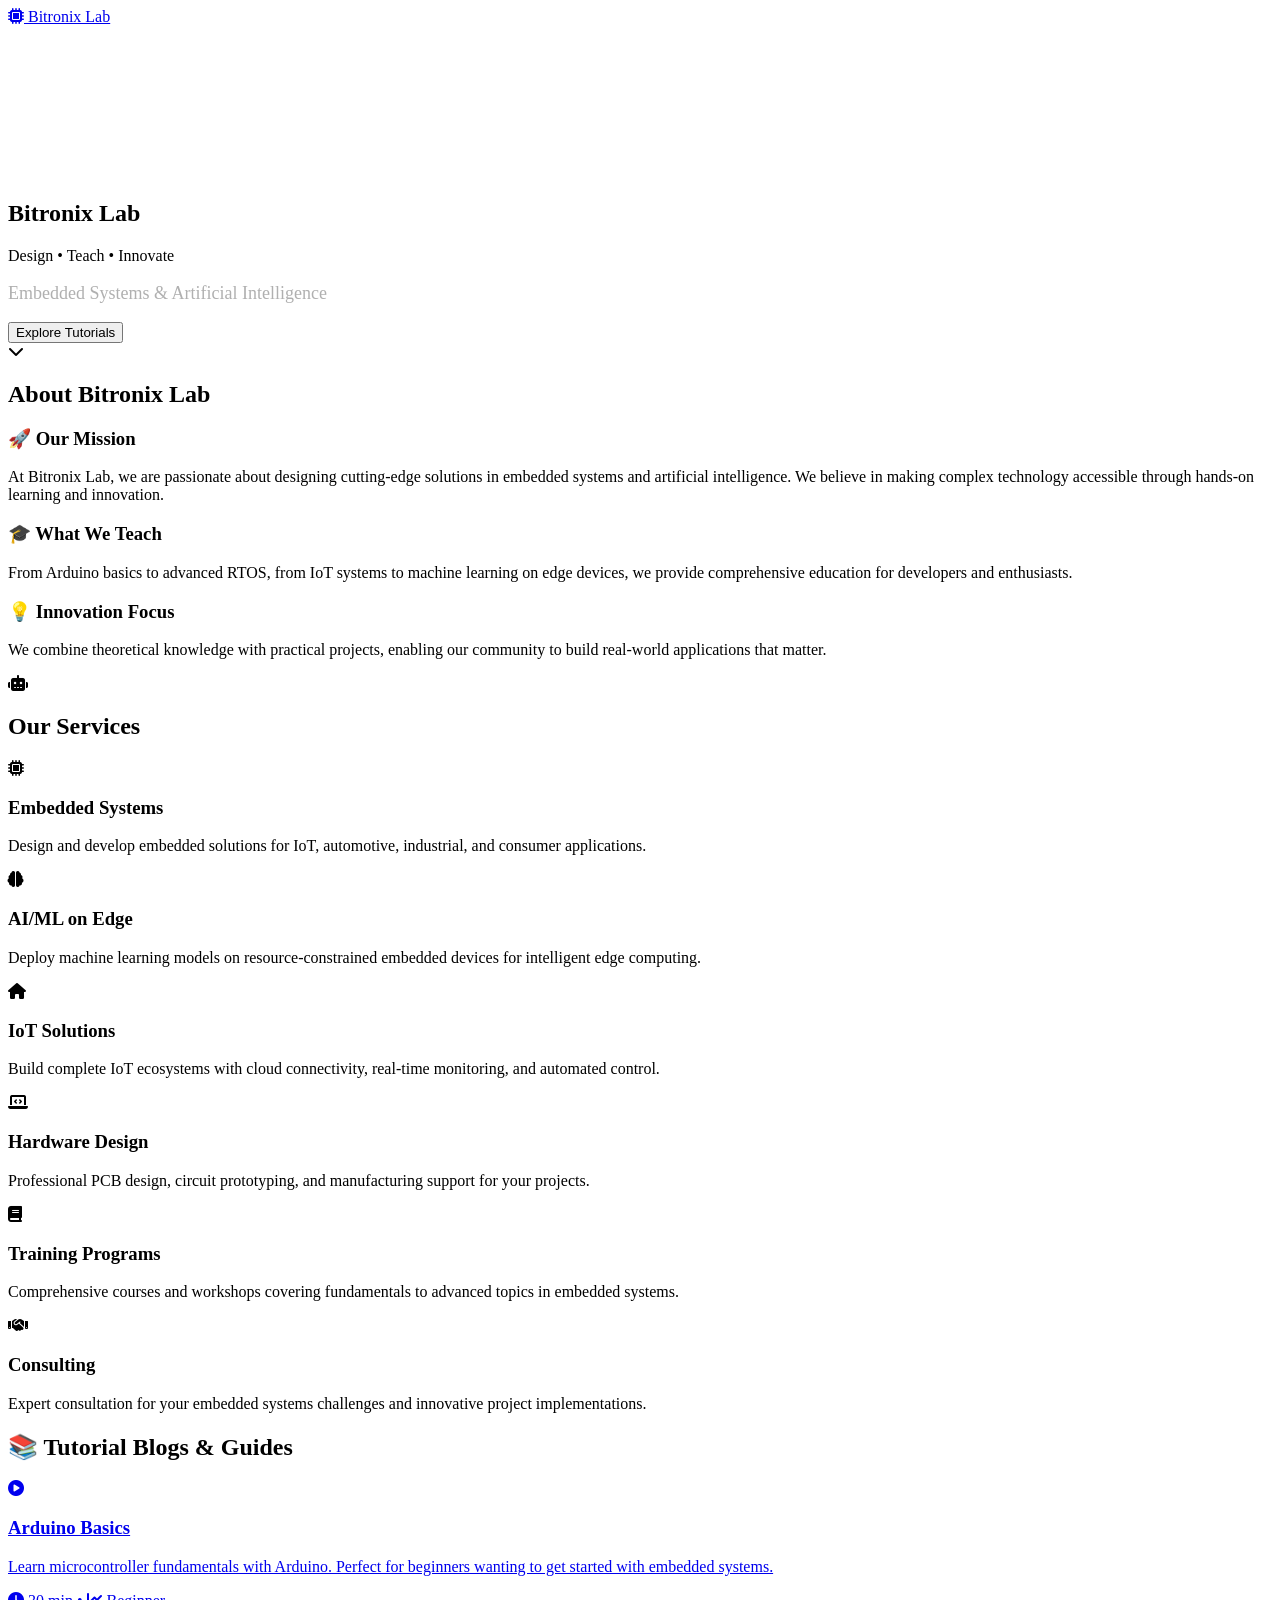
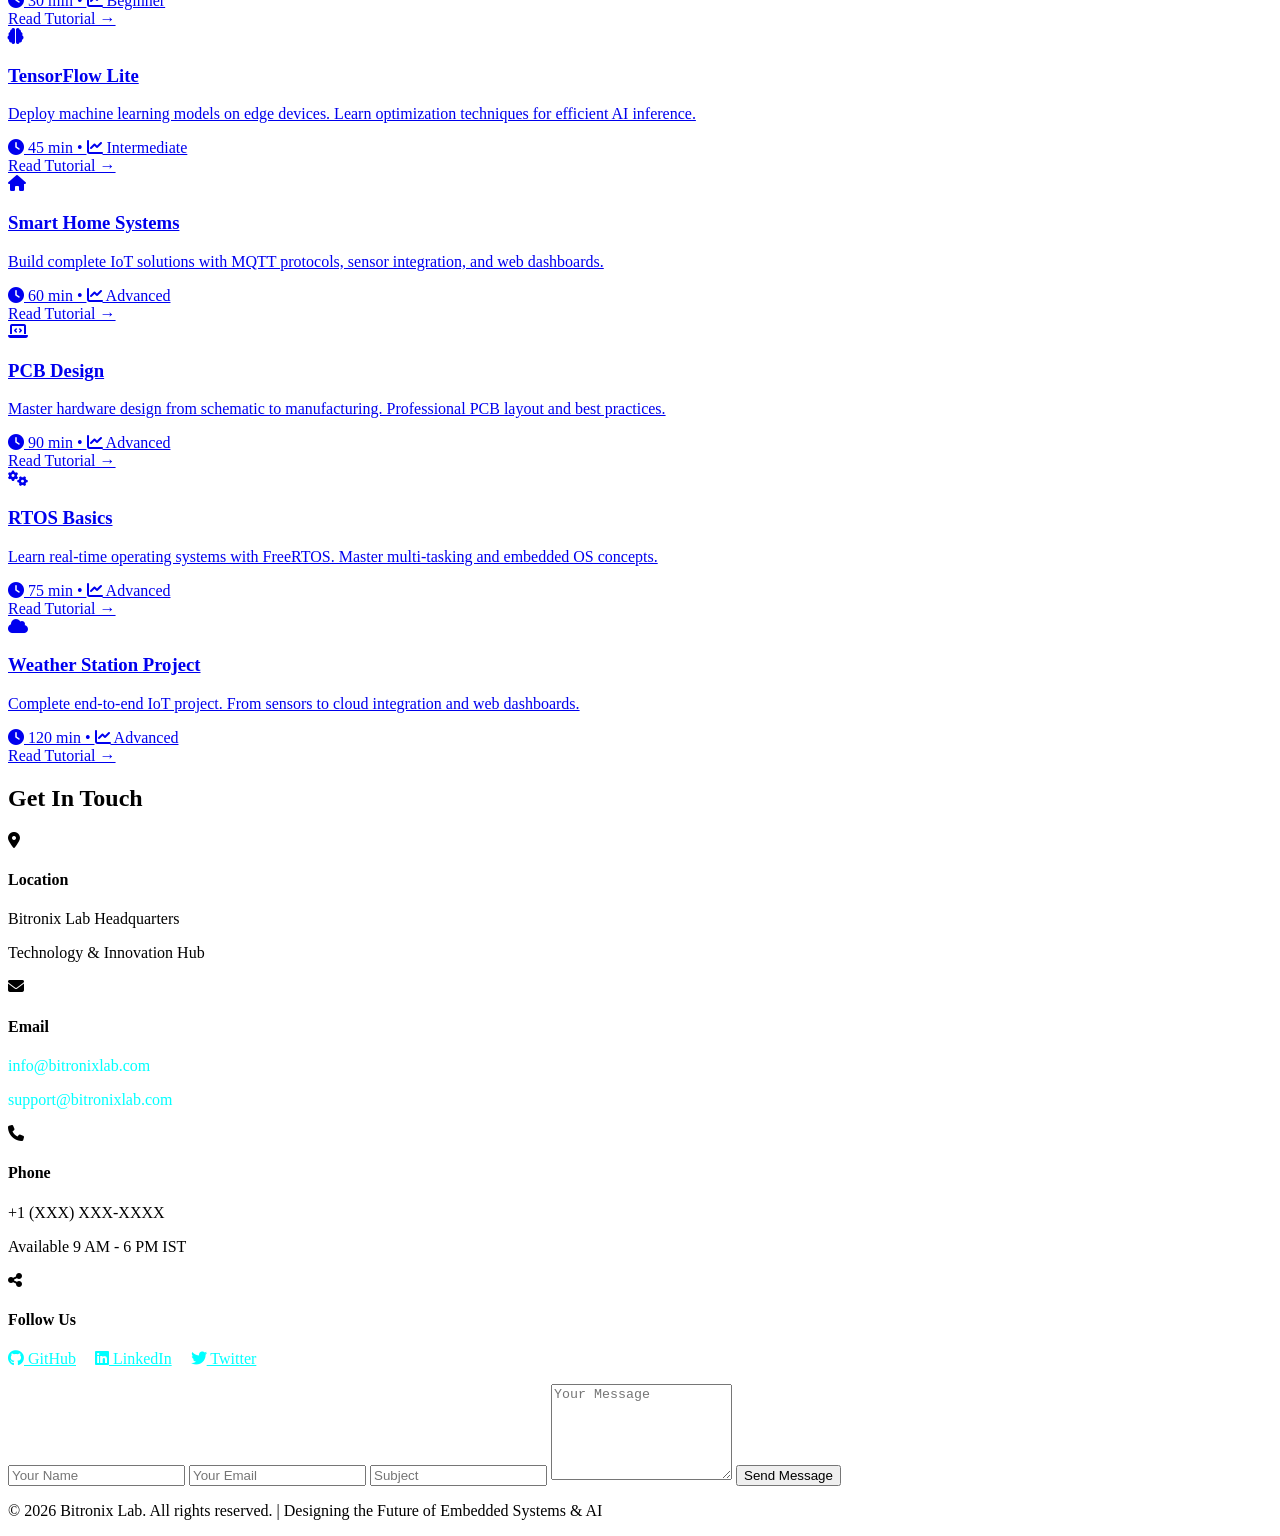
==== index.html @ 8ed46773 "Create main homepage" ====
<!DOCTYPE html>
<html lang="en">
<head>
    <meta charset="UTF-8">
    <meta name="viewport" content="width=device-width, initial-scale=1.0">
    <meta name="description" content="Bitronix Lab - Design, Teach, and Innovate in Embedded Systems and AI">
    <meta name="keywords" content="embedded systems, AI, IoT, Arduino, microcontrollers, tutorials">
    <title>Bitronix Lab - Embedded Systems & AI Innovation</title>
    <link rel="stylesheet" href="css/styles.css">
    <link rel="stylesheet" href="https://cdnjs.cloudflare.com/ajax/libs/font-awesome/6.4.0/css/all.min.css">
</head>
<body>
    <!-- Navigation -->
    <nav class="navbar">
        <div class="nav-container">
            <a href="#" class="nav-logo">
                <i class="fas fa-microchip"></i> Bitronix Lab
            </a>
        </div>
    </nav>

    <!-- Hero Section -->
    <section class="hero">
        <canvas id="canvas"></canvas>
        <div class="hero-content">
            <h1>Bitronix Lab</h1>
            <p>Design • Teach • Innovate</p>
            <p style="font-size: 18px; color: #b0b0b0;">Embedded Systems & Artificial Intelligence</p>
            <button class="cta-button" onclick="document.querySelector('.tutorials').scrollIntoView({behavior: 'smooth'})">
                Explore Tutorials
            </button>
            <div class="scroll-indicator">
                <i class="fas fa-chevron-down"></i>
            </div>
        </div>
    </section>

    <!-- About Section -->
    <section class="about" id="about">
        <div class="container">
            <h2>About Bitronix Lab</h2>
            <div class="about-content">
                <div class="about-text">
                    <h3>🚀 Our Mission</h3>
                    <p>At Bitronix Lab, we are passionate about designing cutting-edge solutions in embedded systems and artificial intelligence. We believe in making complex technology accessible through hands-on learning and innovation.</p>
                    <h3>🎓 What We Teach</h3>
                    <p>From Arduino basics to advanced RTOS, from IoT systems to machine learning on edge devices, we provide comprehensive education for developers and enthusiasts.</p>
                    <h3>💡 Innovation Focus</h3>
                    <p>We combine theoretical knowledge with practical projects, enabling our community to build real-world applications that matter.</p>
                </div>
                <div class="about-graphics">
                    <i class="fas fa-robot rotating-icon"></i>
                </div>
            </div>
        </div>
    </section>

    <!-- Services Section -->
    <section class="services" id="services">
        <div class="container">
            <h2>Our Services</h2>
            <div class="services-grid">
                <div class="service-card">
                    <div class="service-icon">
                        <i class="fas fa-microchip"></i>
                    </div>
                    <h3>Embedded Systems</h3>
                    <p>Design and develop embedded solutions for IoT, automotive, industrial, and consumer applications.</p>
                </div>
                <div class="service-card">
                    <div class="service-icon">
                        <i class="fas fa-brain"></i>
                    </div>
                    <h3>AI/ML on Edge</h3>
                    <p>Deploy machine learning models on resource-constrained embedded devices for intelligent edge computing.</p>
                </div>
                <div class="service-card">
                    <div class="service-icon">
                        <i class="fas fa-home"></i>
                    </div>
                    <h3>IoT Solutions</h3>
                    <p>Build complete IoT ecosystems with cloud connectivity, real-time monitoring, and automated control.</p>
                </div>
                <div class="service-card">
                    <div class="service-icon">
                        <i class="fas fa-laptop-code"></i>
                    </div>
                    <h3>Hardware Design</h3>
                    <p>Professional PCB design, circuit prototyping, and manufacturing support for your projects.</p>
                </div>
                <div class="service-card">
                    <div class="service-icon">
                        <i class="fas fa-book"></i>
                    </div>
                    <h3>Training Programs</h3>
                    <p>Comprehensive courses and workshops covering fundamentals to advanced topics in embedded systems.</p>
                </div>
                <div class="service-card">
                    <div class="service-icon">
                        <i class="fas fa-handshake"></i>
                    </div>
                    <h3>Consulting</h3>
                    <p>Expert consultation for your embedded systems challenges and innovative project implementations.</p>
                </div>
            </div>
        </div>
    </section>

    <!-- Tutorial Section -->
    <section class="tutorials" id="tutorials">
        <div class="container">
            <h2>📚 Tutorial Blogs & Guides</h2>
            <div class="tutorials-grid">
                <a href="tutorials/arduino-basics.html" class="tutorial-card">
                    <div class="tutorial-card-icon">
                        <i class="fas fa-play-circle"></i>
                    </div>
                    <h3>Arduino Basics</h3>
                    <p>Learn microcontroller fundamentals with Arduino. Perfect for beginners wanting to get started with embedded systems.</p>
                    <div class="tutorial-meta">
                        <i class="fas fa-clock"></i> 30 min • <i class="fas fa-chart-line"></i> Beginner
                    </div>
                    <div class="read-more">Read Tutorial →</div>
                </a>

                <a href="tutorials/tensorflow-lite.html" class="tutorial-card">
                    <div class="tutorial-card-icon">
                        <i class="fas fa-brain"></i>
                    </div>
                    <h3>TensorFlow Lite</h3>
                    <p>Deploy machine learning models on edge devices. Learn optimization techniques for efficient AI inference.</p>
                    <div class="tutorial-meta">
                        <i class="fas fa-clock"></i> 45 min • <i class="fas fa-chart-line"></i> Intermediate
                    </div>
                    <div class="read-more">Read Tutorial →</div>
                </a>

                <a href="tutorials/smart-home.html" class="tutorial-card">
                    <div class="tutorial-card-icon">
                        <i class="fas fa-home"></i>
                    </div>
                    <h3>Smart Home Systems</h3>
                    <p>Build complete IoT solutions with MQTT protocols, sensor integration, and web dashboards.</p>
                    <div class="tutorial-meta">
                        <i class="fas fa-clock"></i> 60 min • <i class="fas fa-chart-line"></i> Advanced
                    </div>
                    <div class="read-more">Read Tutorial →</div>
                </a>

                <a href="tutorials/pcb-design.html" class="tutorial-card">
                    <div class="tutorial-card-icon">
                        <i class="fas fa-laptop-code"></i>
                    </div>
                    <h3>PCB Design</h3>
                    <p>Master hardware design from schematic to manufacturing. Professional PCB layout and best practices.</p>
                    <div class="tutorial-meta">
                        <i class="fas fa-clock"></i> 90 min • <i class="fas fa-chart-line"></i> Advanced
                    </div>
                    <div class="read-more">Read Tutorial →</div>
                </a>

                <a href="tutorials/rtos-basics.html" class="tutorial-card">
                    <div class="tutorial-card-icon">
                        <i class="fas fa-cogs"></i>
                    </div>
                    <h3>RTOS Basics</h3>
                    <p>Learn real-time operating systems with FreeRTOS. Master multi-tasking and embedded OS concepts.</p>
                    <div class="tutorial-meta">
                        <i class="fas fa-clock"></i> 75 min • <i class="fas fa-chart-line"></i> Advanced
                    </div>
                    <div class="read-more">Read Tutorial →</div>
                </a>

                <a href="tutorials/weather-station.html" class="tutorial-card">
                    <div class="tutorial-card-icon">
                        <i class="fas fa-cloud"></i>
                    </div>
                    <h3>Weather Station Project</h3>
                    <p>Complete end-to-end IoT project. From sensors to cloud integration and web dashboards.</p>
                    <div class="tutorial-meta">
                        <i class="fas fa-clock"></i> 120 min • <i class="fas fa-chart-line"></i> Advanced
                    </div>
                    <div class="read-more">Read Tutorial →</div>
                </a>
            </div>
        </div>
    </section>

    <!-- Contact Section -->
    <section class="contact" id="contact">
        <div class="container">
            <h2>Get In Touch</h2>
            <div class="contact-content">
                <div class="contact-info">
                    <div class="contact-item">
                        <div class="contact-icon">
                            <i class="fas fa-map-marker-alt"></i>
                        </div>
                        <div class="contact-text">
                            <h4>Location</h4>
                            <p>Bitronix Lab Headquarters</p>
                            <p>Technology & Innovation Hub</p>
                        </div>
                    </div>

                    <div class="contact-item">
                        <div class="contact-icon">
                            <i class="fas fa-envelope"></i>
                        </div>
                        <div class="contact-text">
                            <h4>Email</h4>
                            <p><a href="mailto:info@bitronixlab.com" style="color: #00ffff; text-decoration: none;">info@bitronixlab.com</a></p>
                            <p><a href="mailto:support@bitronixlab.com" style="color: #00ffff; text-decoration: none;">support@bitronixlab.com</a></p>
                        </div>
                    </div>

                    <div class="contact-item">
                        <div class="contact-icon">
                            <i class="fas fa-phone"></i>
                        </div>
                        <div class="contact-text">
                            <h4>Phone</h4>
                            <p>+1 (XXX) XXX-XXXX</p>
                            <p>Available 9 AM - 6 PM IST</p>
                        </div>
                    </div>

                    <div class="contact-item">
                        <div class="contact-icon">
                            <i class="fas fa-share-alt"></i>
                        </div>
                        <div class="contact-text">
                            <h4>Follow Us</h4>
                            <p>
                                <a href="#" style="color: #00ffff; margin-right: 15px;"><i class="fab fa-github"></i> GitHub</a>
                                <a href="#" style="color: #00ffff; margin-right: 15px;"><i class="fab fa-linkedin"></i> LinkedIn</a>
                                <a href="#" style="color: #00ffff;"><i class="fab fa-twitter"></i> Twitter</a>
                            </p>
                        </div>
                    </div>
                </div>

                <form class="contact-form">
                    <input type="text" class="form-input" placeholder="Your Name" required>
                    <input type="email" class="form-input" placeholder="Your Email" required>
                    <input type="text" class="form-input" placeholder="Subject" required>
                    <textarea class="form-input" placeholder="Your Message" rows="6" required></textarea>
                    <button type="submit" class="form-submit">Send Message</button>
                </form>
            </div>
        </div>
    </section>

    <!-- Footer -->
    <footer class="footer">
        <div class="container">
            <p>&copy; 2026 Bitronix Lab. All rights reserved. | Designing the Future of Embedded Systems & AI</p>
        </div>
    </footer>

    <script src="js/script.js"></script>
</body>
</html>
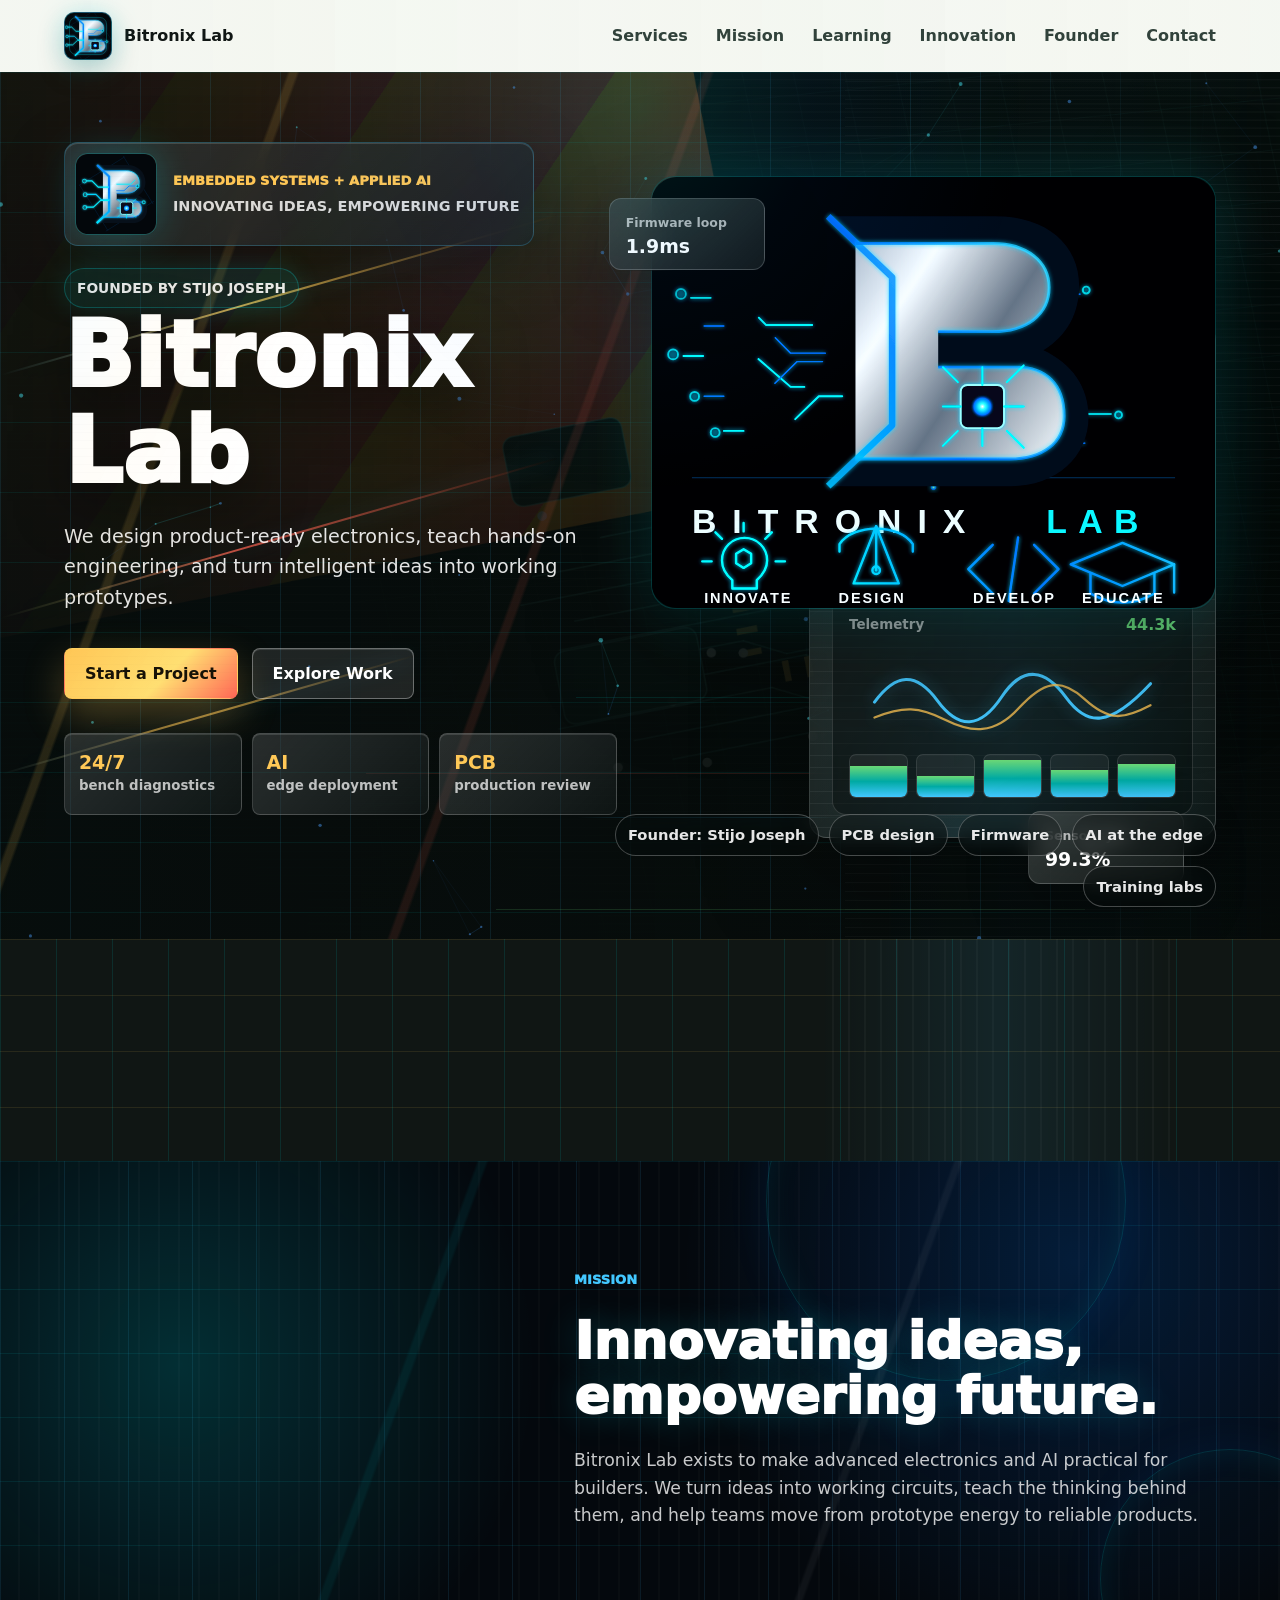
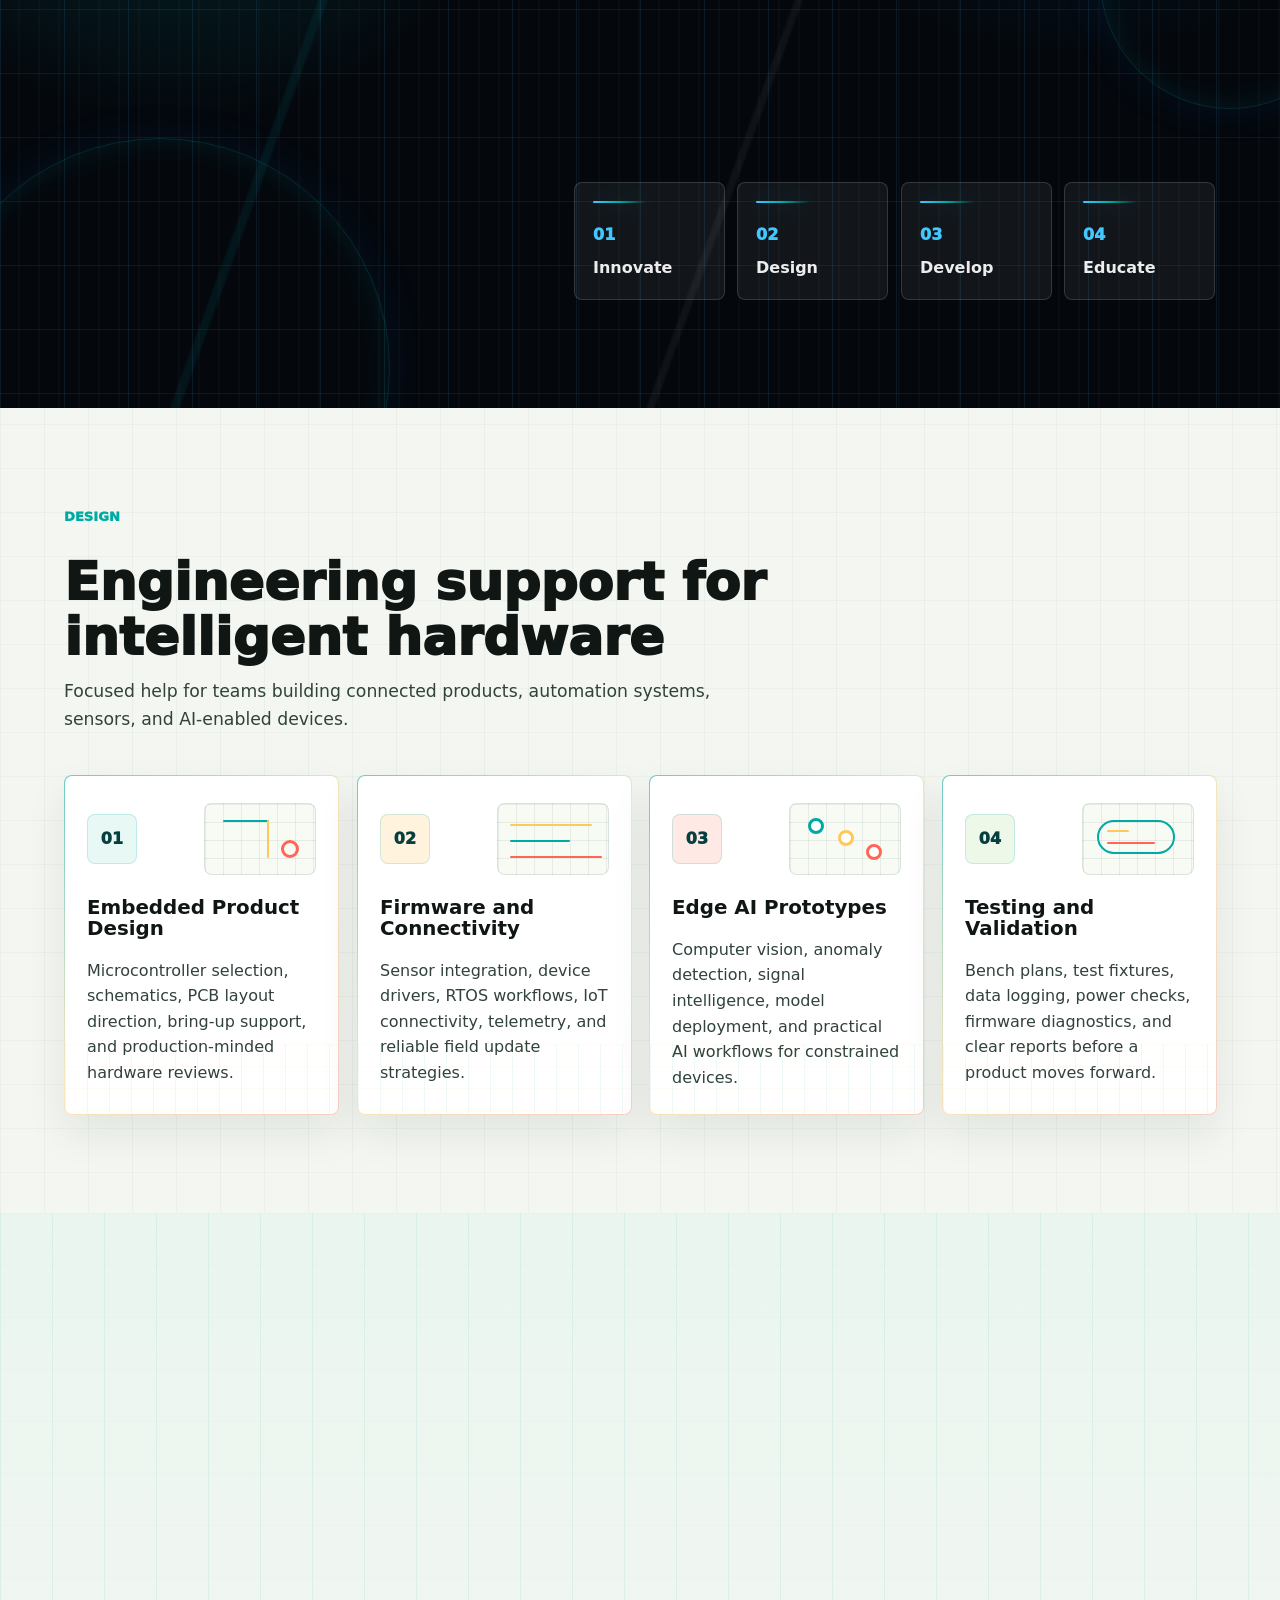
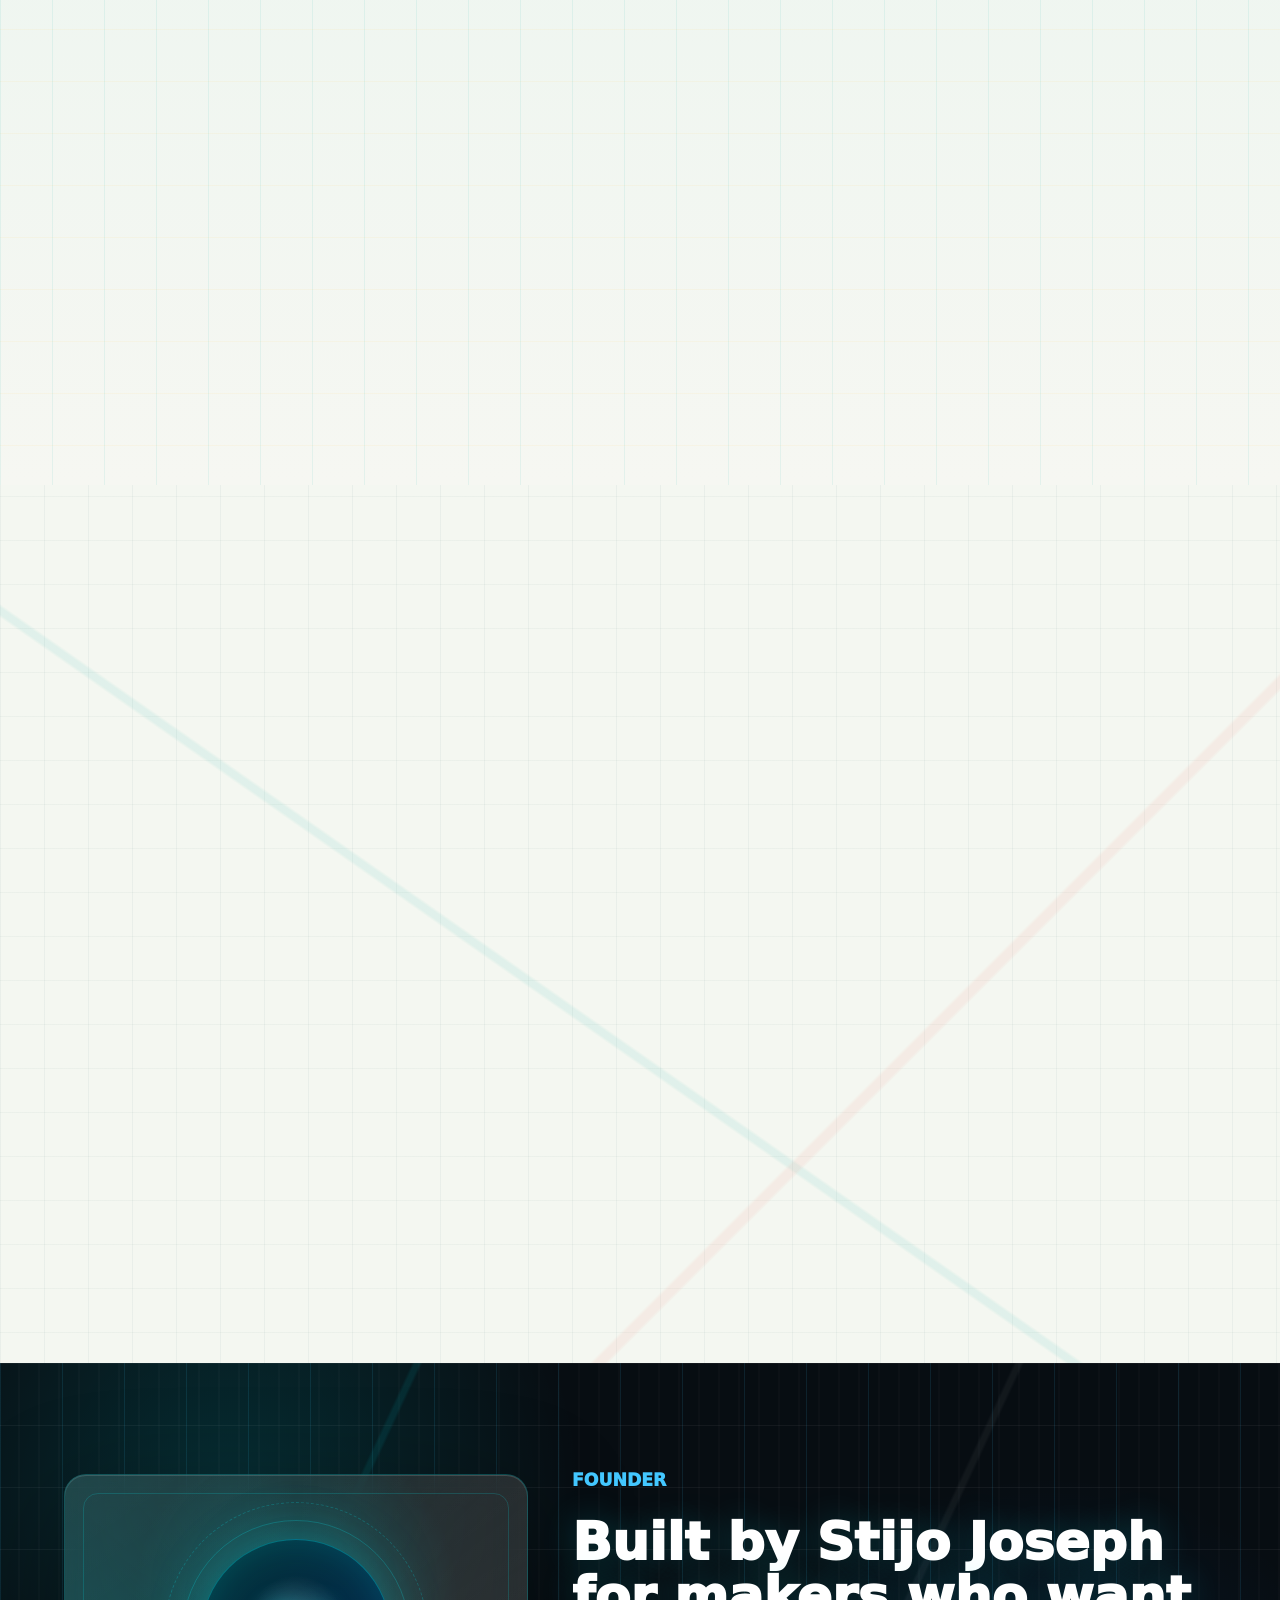
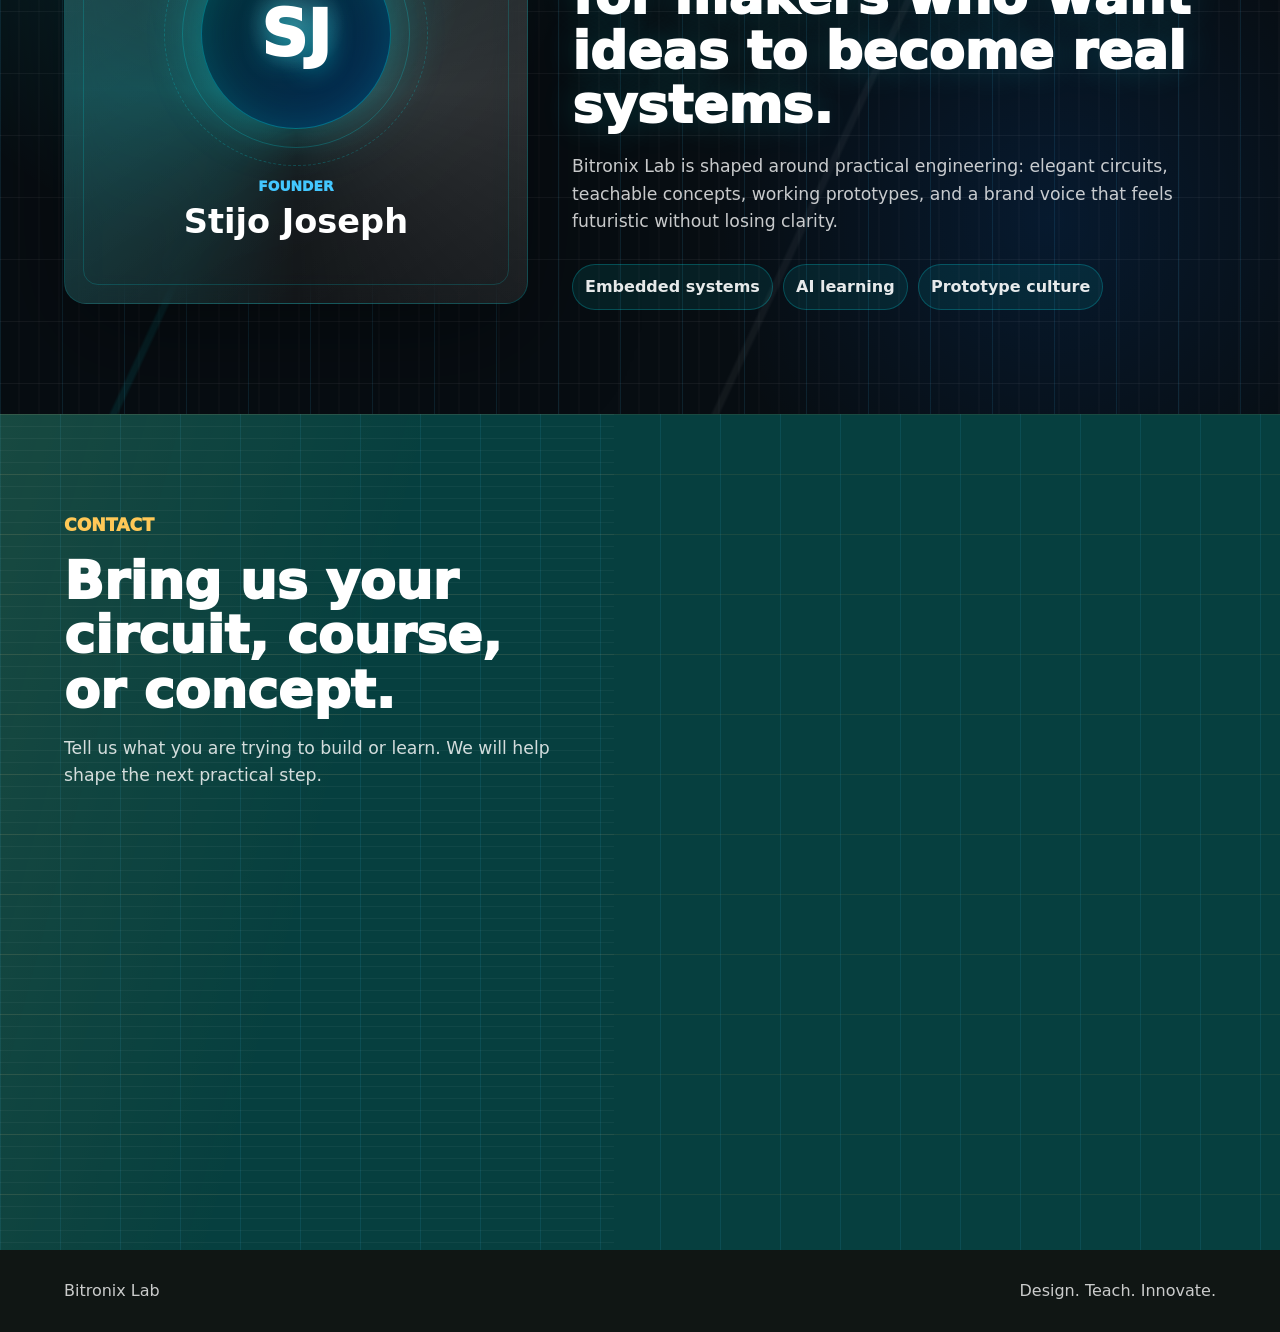
==== commit 246500bd: "3rd commit" ====
--- a/index.html
+++ b/index.html
@@ -1,263 +1,447 @@
 <!DOCTYPE html>
 <html lang="en">
 <head>
-    <meta charset="UTF-8">
-    <meta name="viewport" content="width=device-width, initial-scale=1.0">
-    <meta name="description" content="Bitronix Lab - Design, Teach, and Innovate in Embedded Systems and AI">
-    <meta name="keywords" content="embedded systems, AI, IoT, Arduino, microcontrollers, tutorials">
-    <title>Bitronix Lab - Embedded Systems & AI Innovation</title>
-    <link rel="stylesheet" href="css/styles.css">
-    <link rel="stylesheet" href="https://cdnjs.cloudflare.com/ajax/libs/font-awesome/6.4.0/css/all.min.css">
+  <meta charset="UTF-8">
+  <meta name="viewport" content="width=device-width, initial-scale=1.0">
+  <meta name="description" content="Bitronix Lab designs embedded systems, teaches practical electronics and AI, and prototypes intelligent products.">
+  <title>Bitronix Lab | Embedded Systems and AI</title>
+  <link rel="stylesheet" href="Website/styles.css">
 </head>
 <body>
-    <!-- Navigation -->
-    <nav class="navbar">
-        <div class="nav-container">
-            <a href="#" class="nav-logo">
-                <i class="fas fa-microchip"></i> Bitronix Lab
+  <header class="site-header" data-header>
+    <a class="brand" href="#top" aria-label="Bitronix Lab home">
+      <span class="brand-mark brand-mark-logo">
+        <img src="Website/assets/bitronix-logo.svg" alt="" aria-hidden="true">
+      </span>
+      <span>Bitronix Lab</span>
+    </a>
+
+    <button class="nav-toggle" type="button" aria-expanded="false" aria-controls="site-nav" aria-label="Toggle navigation">
+      <span></span>
+      <span></span>
+      <span></span>
+    </button>
+
+    <nav class="site-nav" id="site-nav" aria-label="Primary navigation">
+      <a href="#services">Services</a>
+      <a href="#mission">Mission</a>
+      <a href="#learning">Learning</a>
+      <a href="#innovation">Innovation</a>
+      <a href="#founder">Founder</a>
+      <a href="#contact">Contact</a>
+    </nav>
+  </header>
+
+  <main id="top">
+    <section class="hero" aria-labelledby="hero-title">
+      <canvas class="neon-particle-field" data-particle-field aria-hidden="true"></canvas>
+      <div class="hero-media" aria-hidden="true"></div>
+      <div class="hero-overlay" aria-hidden="true"></div>
+      <div class="circuit-field" aria-hidden="true"></div>
+      <div class="signal-ribbons" aria-hidden="true">
+        <span></span>
+        <span></span>
+        <span></span>
+      </div>
+
+      <div class="hero-content">
+        <div class="hero-brand-card">
+          <img class="hero-logo" src="Website/assets/bitronix-logo.svg" alt="Bitronix Lab logo">
+          <div>
+            <p class="eyebrow">Embedded systems + applied AI</p>
+            <span class="brand-motto">Innovating ideas, empowering future</span>
+          </div>
+        </div>
+        <p class="founder-kicker">Founded by Stijo Joseph</p>
+        <h1 id="hero-title">Bitronix Lab</h1>
+        <p class="hero-copy">
+          We design product-ready electronics, teach hands-on engineering, and turn intelligent ideas into working prototypes.
+        </p>
+        <div class="hero-actions" aria-label="Primary actions">
+          <a class="button button-primary" href="#contact">Start a Project</a>
+          <a class="button button-secondary" href="#services">Explore Work</a>
+        </div>
+        <div class="hero-metrics" aria-label="Bitronix Lab capabilities">
+          <span><strong>24/7</strong><small>bench diagnostics</small></span>
+          <span><strong>AI</strong><small>edge deployment</small></span>
+          <span><strong>PCB</strong><small>production review</small></span>
+        </div>
+      </div>
+
+      <div class="hero-visual" aria-hidden="true">
+        <div class="hero-lockup-shell" data-magnetic>
+          <img class="brand-lockup" src="Website/assets/bitronix-brand-lockup.svg" alt="">
+          <span class="lockup-glow"></span>
+        </div>
+
+        <div class="lab-device" data-magnetic>
+          <div class="device-toolbar">
+            <span></span>
+            <span></span>
+            <span></span>
+            <strong>EDGE-AI NODE</strong>
+          </div>
+
+          <div class="device-screen">
+            <div class="chip-board">
+              <span class="trace trace-a"></span>
+              <span class="trace trace-b"></span>
+              <span class="trace trace-c"></span>
+              <span class="trace trace-d"></span>
+              <span class="pin pin-a"></span>
+              <span class="pin pin-b"></span>
+              <span class="pin pin-c"></span>
+              <span class="pin pin-d"></span>
+              <div class="core-chip">
+                <span>BX</span>
+              </div>
+            </div>
+
+            <div class="signal-panel">
+              <div class="signal-header">
+                <span>Telemetry</span>
+                <strong data-live-value>38.2k</strong>
+              </div>
+              <svg class="signal-wave" viewBox="0 0 360 120" aria-hidden="true" focusable="false">
+                <path d="M0 68 C28 30 54 28 82 66 S138 103 166 61 223 25 250 62 306 102 360 44"></path>
+                <path d="M0 88 C38 73 58 74 92 91 S156 111 188 76 242 35 274 64 324 91 360 72"></path>
+              </svg>
+              <div class="data-bars">
+                <span style="--bar: 72%"></span>
+                <span style="--bar: 48%"></span>
+                <span style="--bar: 86%"></span>
+                <span style="--bar: 63%"></span>
+                <span style="--bar: 78%"></span>
+              </div>
+            </div>
+          </div>
+        </div>
+
+        <div class="floating-readout readout-a">
+          <span>Firmware loop</span>
+          <strong data-loop-value>1.8ms</strong>
+        </div>
+        <div class="floating-readout readout-b">
+          <span>Sensor sync</span>
+          <strong data-sync-value>99.4%</strong>
+        </div>
+      </div>
+
+      <div class="hero-proof" aria-label="Company focus areas">
+        <span>Founder: Stijo Joseph</span>
+        <span>PCB design</span>
+        <span>Firmware</span>
+        <span>AI at the edge</span>
+        <span>Training labs</span>
+      </div>
+    </section>
+
+    <section class="intro-band" aria-label="Bitronix Lab summary">
+      <div class="section-inner intro-grid">
+        <p>From circuit concept to classroom confidence, Bitronix Lab helps teams build the systems they can actually ship, explain, and improve.</p>
+        <a href="#mission">Read the mission</a>
+      </div>
+      <div class="section-inner stat-strip" aria-label="Operating strengths">
+        <div>
+          <span>01</span>
+          <strong>Hardware-first AI</strong>
+        </div>
+        <div>
+          <span>02</span>
+          <strong>Instrumented prototypes</strong>
+        </div>
+        <div>
+          <span>03</span>
+          <strong>Hands-on training labs</strong>
+        </div>
+      </div>
+    </section>
+
+    <section class="mission-section" id="mission" aria-labelledby="mission-title">
+      <div class="mission-orbit" aria-hidden="true">
+        <span></span>
+        <span></span>
+        <span></span>
+      </div>
+      <div class="section-inner mission-layout">
+        <div class="mission-logo-panel">
+          <img src="Website/assets/bitronix-logo.svg" alt="Bitronix Lab neon circuit logo">
+          <div class="mission-line"></div>
+          <p>Innovate. Design. Develop. Educate.</p>
+        </div>
+
+        <div class="mission-content">
+          <p class="eyebrow">Mission</p>
+          <h2 id="mission-title">Innovating ideas, empowering future.</h2>
+          <p class="mission-copy">
+            Bitronix Lab exists to make advanced electronics and AI practical for builders. We turn ideas into working circuits, teach the thinking behind them, and help teams move from prototype energy to reliable products.
+          </p>
+
+          <div class="mission-console" data-mission-console>
+            <div class="mission-tabs" role="tablist" aria-label="Mission focus areas">
+              <button class="mission-tab is-active" type="button" data-mission="innovate" role="tab" aria-selected="true">Innovate</button>
+              <button class="mission-tab" type="button" data-mission="design" role="tab" aria-selected="false">Design</button>
+              <button class="mission-tab" type="button" data-mission="develop" role="tab" aria-selected="false">Develop</button>
+              <button class="mission-tab" type="button" data-mission="educate" role="tab" aria-selected="false">Educate</button>
+            </div>
+            <div class="mission-display">
+              <span class="mission-display-label" data-mission-label>Innovate</span>
+              <p data-mission-text>Explore bold ideas through fast experiments, technical discovery, and proof-of-concept builds that reveal what is possible.</p>
+            </div>
+          </div>
+
+          <div class="mission-values" aria-label="Brand pillars">
+            <article>
+              <span>01</span>
+              <strong>Innovate</strong>
+            </article>
+            <article>
+              <span>02</span>
+              <strong>Design</strong>
+            </article>
+            <article>
+              <span>03</span>
+              <strong>Develop</strong>
+            </article>
+            <article>
+              <span>04</span>
+              <strong>Educate</strong>
+            </article>
+          </div>
+        </div>
+      </div>
+    </section>
+
+    <section class="section" id="services" aria-labelledby="services-title">
+      <div class="section-inner">
+        <div class="section-heading">
+          <p class="eyebrow">Design</p>
+          <h2 id="services-title">Engineering support for intelligent hardware</h2>
+          <p>Focused help for teams building connected products, automation systems, sensors, and AI-enabled devices.</p>
+        </div>
+
+        <div class="service-grid">
+          <article class="service-card">
+            <div class="service-top">
+              <div class="service-icon">01</div>
+              <div class="service-schematic schematic-board" aria-hidden="true"><span></span><span></span><span></span></div>
+            </div>
+            <h3>Embedded Product Design</h3>
+            <p>Microcontroller selection, schematics, PCB layout direction, bring-up support, and production-minded hardware reviews.</p>
+          </article>
+          <article class="service-card">
+            <div class="service-top">
+              <div class="service-icon">02</div>
+              <div class="service-schematic schematic-wave" aria-hidden="true"><span></span><span></span><span></span></div>
+            </div>
+            <h3>Firmware and Connectivity</h3>
+            <p>Sensor integration, device drivers, RTOS workflows, IoT connectivity, telemetry, and reliable field update strategies.</p>
+          </article>
+          <article class="service-card">
+            <div class="service-top">
+              <div class="service-icon">03</div>
+              <div class="service-schematic schematic-ai" aria-hidden="true"><span></span><span></span><span></span></div>
+            </div>
+            <h3>Edge AI Prototypes</h3>
+            <p>Computer vision, anomaly detection, signal intelligence, model deployment, and practical AI workflows for constrained devices.</p>
+          </article>
+          <article class="service-card">
+            <div class="service-top">
+              <div class="service-icon">04</div>
+              <div class="service-schematic schematic-test" aria-hidden="true"><span></span><span></span><span></span></div>
+            </div>
+            <h3>Testing and Validation</h3>
+            <p>Bench plans, test fixtures, data logging, power checks, firmware diagnostics, and clear reports before a product moves forward.</p>
+          </article>
+        </div>
+      </div>
+    </section>
+
+    <section class="learning-section" id="learning" aria-labelledby="learning-title">
+      <div class="section-inner learning-layout">
+        <div class="section-heading compact">
+          <p class="eyebrow">Teach</p>
+          <h2 id="learning-title">Practical training for builders</h2>
+          <p>Workshops that move from breadboard basics to deployable systems, with every session built around real instruments and working code.</p>
+          <div class="learning-visual" aria-hidden="true">
+            <div class="scope-screen">
+              <span></span>
+              <span></span>
+              <span></span>
+            </div>
+            <div class="module-stack">
+              <span></span>
+              <span></span>
+              <span></span>
+            </div>
+          </div>
+        </div>
+
+        <div class="learning-stack">
+          <div class="track-list" aria-label="Training tracks">
+            <article class="track">
+              <span>Beginner</span>
+              <h3>Electronics and Microcontrollers</h3>
+              <p>GPIO, ADC, PWM, sensors, serial buses, displays, power basics, and debugging habits.</p>
+            </article>
+            <article class="track">
+              <span>Intermediate</span>
+              <h3>Embedded C, RTOS, and IoT</h3>
+              <p>Structured firmware, task scheduling, connectivity, data protocols, and cloud-ready device flows.</p>
+            </article>
+            <article class="track">
+              <span>Advanced</span>
+              <h3>AI for Embedded Engineers</h3>
+              <p>Data collection, model selection, inference constraints, optimization, and deployment to edge devices.</p>
+            </article>
+          </div>
+
+          <div class="tutorial-links" aria-label="Featured tutorials">
+            <a class="tutorial-link" href="tutorials/arduino-basics.html">
+              <span>Start here</span>
+              <strong>Arduino Basics</strong>
             </a>
-        </div>
-    </nav>
-
-    <!-- Hero Section -->
-    <section class="hero">
-        <canvas id="canvas"></canvas>
-        <div class="hero-content">
-            <h1>Bitronix Lab</h1>
-            <p>Design • Teach • Innovate</p>
-            <p style="font-size: 18px; color: #b0b0b0;">Embedded Systems & Artificial Intelligence</p>
-            <button class="cta-button" onclick="document.querySelector('.tutorials').scrollIntoView({behavior: 'smooth'})">
-                Explore Tutorials
-            </button>
-            <div class="scroll-indicator">
-                <i class="fas fa-chevron-down"></i>
-            </div>
-        </div>
-    </section>
-
-    <!-- About Section -->
-    <section class="about" id="about">
-        <div class="container">
-            <h2>About Bitronix Lab</h2>
-            <div class="about-content">
-                <div class="about-text">
-                    <h3>🚀 Our Mission</h3>
-                    <p>At Bitronix Lab, we are passionate about designing cutting-edge solutions in embedded systems and artificial intelligence. We believe in making complex technology accessible through hands-on learning and innovation.</p>
-                    <h3>🎓 What We Teach</h3>
-                    <p>From Arduino basics to advanced RTOS, from IoT systems to machine learning on edge devices, we provide comprehensive education for developers and enthusiasts.</p>
-                    <h3>💡 Innovation Focus</h3>
-                    <p>We combine theoretical knowledge with practical projects, enabling our community to build real-world applications that matter.</p>
-                </div>
-                <div class="about-graphics">
-                    <i class="fas fa-robot rotating-icon"></i>
-                </div>
-            </div>
-        </div>
-    </section>
-
-    <!-- Services Section -->
-    <section class="services" id="services">
-        <div class="container">
-            <h2>Our Services</h2>
-            <div class="services-grid">
-                <div class="service-card">
-                    <div class="service-icon">
-                        <i class="fas fa-microchip"></i>
-                    </div>
-                    <h3>Embedded Systems</h3>
-                    <p>Design and develop embedded solutions for IoT, automotive, industrial, and consumer applications.</p>
-                </div>
-                <div class="service-card">
-                    <div class="service-icon">
-                        <i class="fas fa-brain"></i>
-                    </div>
-                    <h3>AI/ML on Edge</h3>
-                    <p>Deploy machine learning models on resource-constrained embedded devices for intelligent edge computing.</p>
-                </div>
-                <div class="service-card">
-                    <div class="service-icon">
-                        <i class="fas fa-home"></i>
-                    </div>
-                    <h3>IoT Solutions</h3>
-                    <p>Build complete IoT ecosystems with cloud connectivity, real-time monitoring, and automated control.</p>
-                </div>
-                <div class="service-card">
-                    <div class="service-icon">
-                        <i class="fas fa-laptop-code"></i>
-                    </div>
-                    <h3>Hardware Design</h3>
-                    <p>Professional PCB design, circuit prototyping, and manufacturing support for your projects.</p>
-                </div>
-                <div class="service-card">
-                    <div class="service-icon">
-                        <i class="fas fa-book"></i>
-                    </div>
-                    <h3>Training Programs</h3>
-                    <p>Comprehensive courses and workshops covering fundamentals to advanced topics in embedded systems.</p>
-                </div>
-                <div class="service-card">
-                    <div class="service-icon">
-                        <i class="fas fa-handshake"></i>
-                    </div>
-                    <h3>Consulting</h3>
-                    <p>Expert consultation for your embedded systems challenges and innovative project implementations.</p>
-                </div>
-            </div>
-        </div>
-    </section>
-
-    <!-- Tutorial Section -->
-    <section class="tutorials" id="tutorials">
-        <div class="container">
-            <h2>📚 Tutorial Blogs & Guides</h2>
-            <div class="tutorials-grid">
-                <a href="tutorials/arduino-basics.html" class="tutorial-card">
-                    <div class="tutorial-card-icon">
-                        <i class="fas fa-play-circle"></i>
-                    </div>
-                    <h3>Arduino Basics</h3>
-                    <p>Learn microcontroller fundamentals with Arduino. Perfect for beginners wanting to get started with embedded systems.</p>
-                    <div class="tutorial-meta">
-                        <i class="fas fa-clock"></i> 30 min • <i class="fas fa-chart-line"></i> Beginner
-                    </div>
-                    <div class="read-more">Read Tutorial →</div>
-                </a>
-
-                <a href="tutorials/tensorflow-lite.html" class="tutorial-card">
-                    <div class="tutorial-card-icon">
-                        <i class="fas fa-brain"></i>
-                    </div>
-                    <h3>TensorFlow Lite</h3>
-                    <p>Deploy machine learning models on edge devices. Learn optimization techniques for efficient AI inference.</p>
-                    <div class="tutorial-meta">
-                        <i class="fas fa-clock"></i> 45 min • <i class="fas fa-chart-line"></i> Intermediate
-                    </div>
-                    <div class="read-more">Read Tutorial →</div>
-                </a>
-
-                <a href="tutorials/smart-home.html" class="tutorial-card">
-                    <div class="tutorial-card-icon">
-                        <i class="fas fa-home"></i>
-                    </div>
-                    <h3>Smart Home Systems</h3>
-                    <p>Build complete IoT solutions with MQTT protocols, sensor integration, and web dashboards.</p>
-                    <div class="tutorial-meta">
-                        <i class="fas fa-clock"></i> 60 min • <i class="fas fa-chart-line"></i> Advanced
-                    </div>
-                    <div class="read-more">Read Tutorial →</div>
-                </a>
-
-                <a href="tutorials/pcb-design.html" class="tutorial-card">
-                    <div class="tutorial-card-icon">
-                        <i class="fas fa-laptop-code"></i>
-                    </div>
-                    <h3>PCB Design</h3>
-                    <p>Master hardware design from schematic to manufacturing. Professional PCB layout and best practices.</p>
-                    <div class="tutorial-meta">
-                        <i class="fas fa-clock"></i> 90 min • <i class="fas fa-chart-line"></i> Advanced
-                    </div>
-                    <div class="read-more">Read Tutorial →</div>
-                </a>
-
-                <a href="tutorials/rtos-basics.html" class="tutorial-card">
-                    <div class="tutorial-card-icon">
-                        <i class="fas fa-cogs"></i>
-                    </div>
-                    <h3>RTOS Basics</h3>
-                    <p>Learn real-time operating systems with FreeRTOS. Master multi-tasking and embedded OS concepts.</p>
-                    <div class="tutorial-meta">
-                        <i class="fas fa-clock"></i> 75 min • <i class="fas fa-chart-line"></i> Advanced
-                    </div>
-                    <div class="read-more">Read Tutorial →</div>
-                </a>
-
-                <a href="tutorials/weather-station.html" class="tutorial-card">
-                    <div class="tutorial-card-icon">
-                        <i class="fas fa-cloud"></i>
-                    </div>
-                    <h3>Weather Station Project</h3>
-                    <p>Complete end-to-end IoT project. From sensors to cloud integration and web dashboards.</p>
-                    <div class="tutorial-meta">
-                        <i class="fas fa-clock"></i> 120 min • <i class="fas fa-chart-line"></i> Advanced
-                    </div>
-                    <div class="read-more">Read Tutorial →</div>
-                </a>
-            </div>
-        </div>
-    </section>
-
-    <!-- Contact Section -->
-    <section class="contact" id="contact">
-        <div class="container">
-            <h2>Get In Touch</h2>
-            <div class="contact-content">
-                <div class="contact-info">
-                    <div class="contact-item">
-                        <div class="contact-icon">
-                            <i class="fas fa-map-marker-alt"></i>
-                        </div>
-                        <div class="contact-text">
-                            <h4>Location</h4>
-                            <p>Bitronix Lab Headquarters</p>
-                            <p>Technology & Innovation Hub</p>
-                        </div>
-                    </div>
-
-                    <div class="contact-item">
-                        <div class="contact-icon">
-                            <i class="fas fa-envelope"></i>
-                        </div>
-                        <div class="contact-text">
-                            <h4>Email</h4>
-                            <p><a href="mailto:info@bitronixlab.com" style="color: #00ffff; text-decoration: none;">info@bitronixlab.com</a></p>
-                            <p><a href="mailto:support@bitronixlab.com" style="color: #00ffff; text-decoration: none;">support@bitronixlab.com</a></p>
-                        </div>
-                    </div>
-
-                    <div class="contact-item">
-                        <div class="contact-icon">
-                            <i class="fas fa-phone"></i>
-                        </div>
-                        <div class="contact-text">
-                            <h4>Phone</h4>
-                            <p>+1 (XXX) XXX-XXXX</p>
-                            <p>Available 9 AM - 6 PM IST</p>
-                        </div>
-                    </div>
-
-                    <div class="contact-item">
-                        <div class="contact-icon">
-                            <i class="fas fa-share-alt"></i>
-                        </div>
-                        <div class="contact-text">
-                            <h4>Follow Us</h4>
-                            <p>
-                                <a href="#" style="color: #00ffff; margin-right: 15px;"><i class="fab fa-github"></i> GitHub</a>
-                                <a href="#" style="color: #00ffff; margin-right: 15px;"><i class="fab fa-linkedin"></i> LinkedIn</a>
-                                <a href="#" style="color: #00ffff;"><i class="fab fa-twitter"></i> Twitter</a>
-                            </p>
-                        </div>
-                    </div>
-                </div>
-
-                <form class="contact-form">
-                    <input type="text" class="form-input" placeholder="Your Name" required>
-                    <input type="email" class="form-input" placeholder="Your Email" required>
-                    <input type="text" class="form-input" placeholder="Subject" required>
-                    <textarea class="form-input" placeholder="Your Message" rows="6" required></textarea>
-                    <button type="submit" class="form-submit">Send Message</button>
-                </form>
-            </div>
-        </div>
-    </section>
-
-    <!-- Footer -->
-    <footer class="footer">
-        <div class="container">
-            <p>&copy; 2026 Bitronix Lab. All rights reserved. | Designing the Future of Embedded Systems & AI</p>
-        </div>
-    </footer>
-
-    <script src="js/script.js"></script>
+            <a class="tutorial-link" href="tutorials/weather-station.html">
+              <span>Project lab</span>
+              <strong>Weather Station</strong>
+            </a>
+          </div>
+        </div>
+      </div>
+    </section>
+
+    <section class="section innovation" id="innovation" aria-labelledby="innovation-title">
+      <div class="section-inner">
+        <div class="section-heading">
+          <p class="eyebrow">Innovate</p>
+          <h2 id="innovation-title">Prototype lab for ambitious ideas</h2>
+          <p>We move quickly from problem framing to bench-tested proof, giving founders, students, and teams a concrete path from concept to device.</p>
+        </div>
+
+        <div class="innovation-grid">
+          <div class="innovation-panel">
+            <h3>Typical builds</h3>
+            <ul>
+              <li>Smart sensor nodes for industrial and agricultural monitoring</li>
+              <li>Vision-enabled quality checks and automation aids</li>
+              <li>Portable data loggers and measurement tools</li>
+              <li>AI-assisted robotics and mechatronics prototypes</li>
+            </ul>
+          </div>
+          <div class="innovation-panel accent">
+            <h3>How we work</h3>
+            <div class="process-list">
+              <p><strong>Scope.</strong> Define the problem, constraints, and proof criteria.</p>
+              <p><strong>Build.</strong> Assemble the first working hardware and firmware loop.</p>
+              <p><strong>Test.</strong> Capture data, tune behavior, and document the next version.</p>
+            </div>
+          </div>
+        </div>
+
+        <div class="prototype-wall" aria-hidden="true">
+          <div class="wall-module">
+            <span></span>
+            <strong>Sensor mesh</strong>
+          </div>
+          <div class="wall-module active">
+            <span></span>
+            <strong>Vision pipeline</strong>
+          </div>
+          <div class="wall-module">
+            <span></span>
+            <strong>Robotics control</strong>
+          </div>
+          <div class="wall-module active">
+            <span></span>
+            <strong>Power telemetry</strong>
+          </div>
+        </div>
+      </div>
+    </section>
+
+    <section class="founder-section" id="founder" aria-labelledby="founder-title">
+      <div class="section-inner founder-layout">
+        <div class="founder-card" data-magnetic>
+          <div class="founder-avatar" aria-hidden="true">
+            <span>SJ</span>
+          </div>
+          <div class="founder-signature">
+            <span>Founder</span>
+            <strong>Stijo Joseph</strong>
+          </div>
+        </div>
+
+        <div class="founder-copy">
+          <p class="eyebrow">Founder</p>
+          <h2 id="founder-title">Built by Stijo Joseph for makers who want ideas to become real systems.</h2>
+          <p>
+            Bitronix Lab is shaped around practical engineering: elegant circuits, teachable concepts, working prototypes, and a brand voice that feels futuristic without losing clarity.
+          </p>
+          <div class="founder-stats" aria-label="Founder focus areas">
+            <span>Embedded systems</span>
+            <span>AI learning</span>
+            <span>Prototype culture</span>
+          </div>
+        </div>
+      </div>
+    </section>
+
+    <section class="contact-section" id="contact" aria-labelledby="contact-title">
+      <div class="section-inner contact-layout">
+        <div>
+          <p class="eyebrow">Contact</p>
+          <h2 id="contact-title">Bring us your circuit, course, or concept.</h2>
+          <p>Tell us what you are trying to build or learn. We will help shape the next practical step.</p>
+          <div class="contact-signal" aria-hidden="true">
+            <span></span>
+            <span></span>
+            <span></span>
+            <span></span>
+          </div>
+          <div class="contact-details">
+            <a href="mailto:hello@bitronixlab.com">hello@bitronixlab.com</a>
+            <span>Embedded systems</span>
+            <span>AI training</span>
+          </div>
+        </div>
+
+        <form class="contact-form" data-contact-form>
+          <label>
+            <span>Name</span>
+            <input type="text" name="name" autocomplete="name" required>
+          </label>
+          <label>
+            <span>Email</span>
+            <input type="email" name="email" autocomplete="email" required>
+          </label>
+          <label>
+            <span>Project type</span>
+            <select name="type" required>
+              <option value="">Select one</option>
+              <option>Embedded design</option>
+              <option>Training workshop</option>
+              <option>AI prototype</option>
+              <option>Product review</option>
+            </select>
+          </label>
+          <label>
+            <span>Message</span>
+            <textarea name="message" rows="5" required></textarea>
+          </label>
+          <button class="button button-primary" type="submit">Send Inquiry</button>
+          <p class="form-status" data-form-status role="status" aria-live="polite"></p>
+        </form>
+      </div>
+    </section>
+  </main>
+
+  <footer class="site-footer">
+    <div class="section-inner footer-grid">
+      <p>Bitronix Lab</p>
+      <p>Design. Teach. Innovate.</p>
+    </div>
+  </footer>
+
+  <script src="Website/script.js"></script>
 </body>
-</html>+</html>
--- a/Website/styles.css
+++ b/Website/styles.css
@@ -0,0 +1,3009 @@
+:root {
+  --ink: #101614;
+  --ink-soft: #31423b;
+  --paper: #f4f7f1;
+  --panel: #ffffff;
+  --line: #d9e4d7;
+  --teal: #00aaa4;
+  --teal-dark: #063f3f;
+  --cyan: #43c7ff;
+  --coral: #ff6655;
+  --amber: #ffc857;
+  --green: #6bd977;
+  --violet: #8f74ff;
+  --shadow: 0 24px 70px rgba(16, 22, 20, 0.14);
+  --hard-shadow: 0 34px 110px rgba(0, 0, 0, 0.34);
+  --tilt-x: 0deg;
+  --tilt-y: 0deg;
+  --cursor-x: 50%;
+  --cursor-y: 12%;
+  --magnetic-x: 0px;
+  --magnetic-y: 0px;
+}
+
+* {
+  box-sizing: border-box;
+}
+
+html {
+  overflow-x: hidden;
+  scroll-behavior: smooth;
+}
+
+body {
+  margin: 0;
+  overflow-x: hidden;
+  background:
+    linear-gradient(90deg, rgba(6, 63, 63, 0.045) 1px, transparent 1px) 0 0 / 44px 44px,
+    linear-gradient(180deg, rgba(6, 63, 63, 0.035) 1px, transparent 1px) 0 0 / 44px 44px,
+    var(--paper);
+  color: var(--ink);
+  font-family: Inter, ui-sans-serif, system-ui, -apple-system, BlinkMacSystemFont, "Segoe UI", sans-serif;
+  line-height: 1.6;
+}
+
+body::before {
+  position: fixed;
+  inset: 0;
+  z-index: 60;
+  background:
+    linear-gradient(115deg, transparent 0 34%, rgba(67, 199, 255, 0.08) 43%, rgba(255, 200, 87, 0.08) 50%, transparent 60%),
+    repeating-linear-gradient(180deg, rgba(16, 22, 20, 0.018) 0 1px, transparent 1px 8px);
+  content: "";
+  opacity: 0.55;
+  pointer-events: none;
+  transform: translateX(-42%);
+  animation: pageScan 13s linear infinite;
+  mix-blend-mode: multiply;
+}
+
+body::after {
+  position: fixed;
+  inset: 0;
+  z-index: 61;
+  background:
+    radial-gradient(circle at var(--cursor-x) var(--cursor-y), rgba(0, 245, 255, 0.16), rgba(0, 119, 255, 0.08) 17%, transparent 38%);
+  content: "";
+  opacity: 0.68;
+  pointer-events: none;
+  transition: opacity 200ms ease;
+}
+
+body.nav-open {
+  overflow: hidden;
+}
+
+img,
+picture {
+  display: block;
+  max-width: 100%;
+}
+
+a {
+  color: inherit;
+}
+
+.site-header {
+  position: sticky;
+  top: 0;
+  z-index: 70;
+  display: flex;
+  min-height: 72px;
+  align-items: center;
+  justify-content: space-between;
+  padding: 0 5%;
+  border-bottom: 1px solid rgba(255, 255, 255, 0.12);
+  background:
+    linear-gradient(90deg, rgba(244, 247, 241, 0.92), rgba(244, 247, 241, 0.84)),
+    rgba(244, 247, 241, 0.9);
+  backdrop-filter: blur(18px);
+  transition: box-shadow 180ms ease, background 180ms ease;
+}
+
+.site-header.is-scrolled {
+  box-shadow: 0 14px 36px rgba(16, 22, 20, 0.1);
+}
+
+.brand {
+  display: inline-flex;
+  align-items: center;
+  gap: 12px;
+  color: var(--ink);
+  font-weight: 900;
+  text-decoration: none;
+}
+
+.brand-mark {
+  position: relative;
+  display: grid;
+  width: 48px;
+  height: 48px;
+  place-items: center;
+  overflow: hidden;
+  border: 1px solid rgba(67, 199, 255, 0.24);
+  border-radius: 10px;
+  background:
+    linear-gradient(135deg, rgba(0, 245, 255, 0.18), rgba(5, 119, 255, 0.2)),
+    var(--ink);
+  color: var(--amber);
+  font-weight: 950;
+  box-shadow: 0 12px 28px rgba(6, 63, 63, 0.22), 0 0 28px rgba(0, 245, 255, 0.18);
+  transition: transform 180ms ease, box-shadow 180ms ease;
+}
+
+.brand-mark img {
+  width: 100%;
+  height: 100%;
+  object-fit: cover;
+  transform: scale(1.18);
+}
+
+.brand-mark::after {
+  position: absolute;
+  inset: 4px;
+  border: 1px solid rgba(0, 245, 255, 0.24);
+  border-radius: 7px;
+  content: "";
+  pointer-events: none;
+}
+
+.brand-mark::before {
+  position: absolute;
+  inset: -35%;
+  background: conic-gradient(from 120deg, transparent, rgba(0, 245, 255, 0.5), transparent 38%);
+  content: "";
+  opacity: 0.72;
+  animation: logoSweep 4.8s linear infinite;
+  pointer-events: none;
+}
+
+.brand:hover .brand-mark,
+.brand:focus-visible .brand-mark {
+  transform: rotate(-4deg) translateY(-1px);
+  box-shadow: 0 16px 34px rgba(6, 63, 63, 0.3), 0 0 38px rgba(0, 245, 255, 0.28);
+}
+
+.site-nav {
+  display: flex;
+  align-items: center;
+  gap: 28px;
+}
+
+.site-nav a {
+  position: relative;
+  color: var(--ink-soft);
+  font-weight: 800;
+  text-decoration: none;
+}
+
+.site-nav a::after {
+  position: absolute;
+  right: 0;
+  bottom: -7px;
+  left: 0;
+  height: 2px;
+  border-radius: 999px;
+  background: linear-gradient(90deg, var(--teal), var(--amber), var(--coral));
+  content: "";
+  opacity: 0;
+  transform: scaleX(0.45);
+  transition: opacity 160ms ease, transform 160ms ease;
+}
+
+.site-nav a:hover,
+.site-nav a:focus-visible {
+  color: var(--teal-dark);
+}
+
+.site-nav a:hover::after,
+.site-nav a:focus-visible::after {
+  opacity: 1;
+  transform: scaleX(1);
+}
+
+.nav-toggle {
+  display: none;
+  width: 44px;
+  height: 44px;
+  border: 1px solid var(--line);
+  border-radius: 8px;
+  background: var(--panel);
+  color: var(--ink);
+  cursor: pointer;
+}
+
+.nav-toggle span {
+  display: block;
+  width: 18px;
+  height: 2px;
+  margin: 4px auto;
+  border-radius: 999px;
+  background: currentColor;
+  transition: transform 180ms ease, opacity 180ms ease;
+}
+
+.nav-toggle.is-open span:nth-child(1) {
+  transform: translateY(6px) rotate(45deg);
+}
+
+.nav-toggle.is-open span:nth-child(2) {
+  opacity: 0;
+}
+
+.nav-toggle.is-open span:nth-child(3) {
+  transform: translateY(-6px) rotate(-45deg);
+}
+
+.hero {
+  position: relative;
+  display: grid;
+  min-height: calc(100svh - 72px);
+  grid-template-columns: minmax(0, 0.88fr) minmax(420px, 0.9fr);
+  gap: 34px;
+  align-items: center;
+  overflow: hidden;
+  padding: 0 5%;
+  color: #ffffff;
+  isolation: isolate;
+  perspective: 1100px;
+}
+
+.neon-particle-field {
+  position: absolute;
+  inset: 0;
+  z-index: -1;
+  width: 100%;
+  height: 100%;
+  opacity: 0.62;
+  pointer-events: none;
+}
+
+.hero-media,
+.hero-overlay,
+.circuit-field,
+.signal-ribbons {
+  position: absolute;
+  inset: 0;
+}
+
+.hero-media {
+  z-index: -4;
+  background:
+    url("assets/bitronix-lab-hero.png") center / cover no-repeat,
+    #10211d;
+  filter: saturate(1.18) contrast(1.06);
+  transform: scale(1.02);
+  animation: heroImageDrift 18s ease-in-out infinite alternate;
+}
+
+.hero-overlay {
+  z-index: -3;
+  background:
+    linear-gradient(90deg, rgba(7, 13, 12, 0.94) 0%, rgba(7, 13, 12, 0.78) 42%, rgba(7, 13, 12, 0.42) 100%),
+    linear-gradient(0deg, rgba(7, 13, 12, 0.72) 0%, rgba(7, 13, 12, 0.2) 54%);
+}
+
+.circuit-field {
+  z-index: -2;
+  opacity: 0.74;
+  background:
+    linear-gradient(90deg, rgba(67, 199, 255, 0.14) 1px, transparent 1px) 0 0 / 70px 70px,
+    linear-gradient(180deg, rgba(0, 170, 164, 0.14) 1px, transparent 1px) 0 0 / 70px 70px,
+    linear-gradient(110deg, transparent 0 18%, rgba(255, 200, 87, 0.18) 18.2% 18.6%, transparent 18.8% 44%, rgba(255, 102, 85, 0.14) 44.2% 44.6%, transparent 44.8% 100%);
+  mask-image: linear-gradient(90deg, black 0%, black 74%, transparent 100%);
+  animation: circuitDrift 16s linear infinite;
+}
+
+.circuit-field::before,
+.circuit-field::after {
+  position: absolute;
+  content: "";
+}
+
+.circuit-field::before {
+  right: 9%;
+  bottom: 14%;
+  width: 46%;
+  height: 1px;
+  background: linear-gradient(90deg, transparent, rgba(67, 199, 255, 0.72), rgba(255, 200, 87, 0.66), transparent);
+  box-shadow:
+    0 -120px 0 rgba(0, 170, 164, 0.22),
+    -210px -44px 0 rgba(255, 102, 85, 0.18),
+    -80px 92px 0 rgba(107, 217, 119, 0.22);
+  animation: fieldFlash 5.6s ease-in-out infinite;
+}
+
+.circuit-field::after {
+  top: 0;
+  right: 0;
+  bottom: 0;
+  width: 34%;
+  background:
+    repeating-linear-gradient(180deg, rgba(255, 255, 255, 0.08) 0 1px, transparent 1px 9px),
+    linear-gradient(90deg, transparent, rgba(67, 199, 255, 0.13));
+  opacity: 0.5;
+}
+
+.signal-ribbons {
+  z-index: -1;
+  overflow: hidden;
+  mask-image: linear-gradient(90deg, transparent 0%, black 18%, black 88%, transparent 100%);
+  pointer-events: none;
+}
+
+.signal-ribbons span {
+  position: absolute;
+  left: -18%;
+  width: 78%;
+  height: 2px;
+  border-radius: 999px;
+  background: linear-gradient(90deg, transparent, rgba(67, 199, 255, 0.78), rgba(255, 200, 87, 0.8), transparent);
+  box-shadow: 0 0 22px rgba(67, 199, 255, 0.32);
+  transform: rotate(-16deg) translateX(-20%);
+  animation: ribbonTravel 6.8s ease-in-out infinite;
+}
+
+.signal-ribbons span:nth-child(1) {
+  top: 26%;
+}
+
+.signal-ribbons span:nth-child(2) {
+  top: 54%;
+  background: linear-gradient(90deg, transparent, rgba(107, 217, 119, 0.74), rgba(255, 102, 85, 0.72), transparent);
+  animation-delay: 1.8s;
+}
+
+.signal-ribbons span:nth-child(3) {
+  top: 75%;
+  width: 64%;
+  animation-delay: 3.1s;
+}
+
+.hero-content {
+  position: relative;
+  z-index: 2;
+  width: min(760px, 100%);
+  min-width: 0;
+  padding: 70px 0 124px;
+}
+
+.founder-kicker {
+  width: fit-content;
+  margin: 22px 0 0;
+  padding: 8px 12px;
+  border: 1px solid rgba(0, 245, 255, 0.22);
+  border-radius: 999px;
+  background: rgba(0, 245, 255, 0.08);
+  color: rgba(255, 255, 255, 0.9);
+  font-size: 0.86rem;
+  font-weight: 900;
+  text-transform: uppercase;
+  box-shadow: 0 0 28px rgba(0, 245, 255, 0.12);
+}
+
+.hero-brand-card {
+  display: inline-flex;
+  max-width: min(100%, 550px);
+  align-items: center;
+  gap: 16px;
+  padding: 10px 14px 10px 10px;
+  border: 1px solid rgba(67, 199, 255, 0.24);
+  border-radius: 14px;
+  background:
+    linear-gradient(135deg, rgba(255, 255, 255, 0.13), rgba(255, 255, 255, 0.04)),
+    rgba(4, 12, 15, 0.48);
+  box-shadow: inset 0 1px 0 rgba(255, 255, 255, 0.14), 0 20px 64px rgba(0, 0, 0, 0.28);
+  backdrop-filter: blur(16px);
+}
+
+.hero-logo {
+  width: 82px;
+  height: 82px;
+  flex: 0 0 auto;
+  border: 1px solid rgba(0, 245, 255, 0.24);
+  border-radius: 12px;
+  object-fit: cover;
+  box-shadow: 0 0 36px rgba(0, 245, 255, 0.2);
+  animation: logoHover 5.2s ease-in-out infinite;
+}
+
+.hero-brand-card .eyebrow {
+  margin-bottom: 4px;
+}
+
+.brand-motto {
+  display: block;
+  color: rgba(255, 255, 255, 0.84);
+  font-size: 0.9rem;
+  font-weight: 900;
+  text-transform: uppercase;
+}
+
+.hero-content > * {
+  animation: heroRise 760ms cubic-bezier(0.2, 0.8, 0.2, 1) both;
+}
+
+.hero-content h1 {
+  animation-delay: 90ms;
+}
+
+.founder-kicker {
+  animation-delay: 120ms;
+}
+
+.hero-copy {
+  animation-delay: 170ms;
+}
+
+.hero-actions {
+  animation-delay: 250ms;
+}
+
+.hero-metrics {
+  animation-delay: 330ms;
+}
+
+.eyebrow {
+  margin: 0 0 14px;
+  color: var(--teal);
+  font-size: 0.82rem;
+  font-weight: 950;
+  letter-spacing: 0;
+  text-transform: uppercase;
+}
+
+.hero .eyebrow {
+  color: var(--amber);
+}
+
+h1,
+h2,
+h3,
+p {
+  overflow-wrap: anywhere;
+}
+
+h1,
+h2,
+h3 {
+  margin: 0;
+  line-height: 1.05;
+  letter-spacing: 0;
+}
+
+h1 {
+  max-width: 720px;
+  font-size: 5.7rem;
+  font-weight: 950;
+  text-shadow: 0 18px 54px rgba(0, 0, 0, 0.5);
+}
+
+h2 {
+  max-width: 780px;
+  font-size: 3.25rem;
+  font-weight: 930;
+}
+
+h3 {
+  font-size: 1.24rem;
+  font-weight: 880;
+}
+
+.hero-copy {
+  max-width: 650px;
+  margin: 22px 0 0;
+  color: rgba(255, 255, 255, 0.89);
+  font-size: 1.2rem;
+}
+
+.hero-actions {
+  display: flex;
+  flex-wrap: wrap;
+  gap: 14px;
+  margin-top: 34px;
+}
+
+.button {
+  display: inline-flex;
+  min-height: 48px;
+  align-items: center;
+  justify-content: center;
+  position: relative;
+  overflow: hidden;
+  padding: 12px 20px;
+  border: 1px solid transparent;
+  border-radius: 8px;
+  font-weight: 880;
+  text-decoration: none;
+  transition: transform 160ms ease, background 160ms ease, border-color 160ms ease, box-shadow 160ms ease;
+}
+
+.button:hover,
+.button:focus-visible {
+  transform: translateY(-2px);
+}
+
+.button::after {
+  position: absolute;
+  inset: 0;
+  background: linear-gradient(110deg, transparent 0 36%, rgba(255, 255, 255, 0.42) 48%, transparent 60% 100%);
+  content: "";
+  pointer-events: none;
+  transform: translateX(-120%);
+  transition: transform 420ms ease;
+}
+
+.button:hover::after,
+.button:focus-visible::after {
+  transform: translateX(120%);
+}
+
+.button-primary {
+  background: linear-gradient(135deg, var(--amber), #ffdf72 58%, var(--coral));
+  color: #171207;
+  box-shadow: 0 16px 40px rgba(255, 200, 87, 0.28);
+}
+
+.button-primary:hover,
+.button-primary:focus-visible {
+  box-shadow: 0 18px 46px rgba(255, 200, 87, 0.38);
+}
+
+.button-secondary {
+  border-color: rgba(255, 255, 255, 0.34);
+  background: rgba(255, 255, 255, 0.1);
+  color: #ffffff;
+  box-shadow: inset 0 1px 0 rgba(255, 255, 255, 0.14);
+}
+
+.hero-metrics {
+  display: grid;
+  width: min(620px, 100%);
+  grid-template-columns: repeat(3, minmax(0, 1fr));
+  gap: 10px;
+  margin-top: 34px;
+}
+
+.hero-metrics span {
+  display: grid;
+  min-height: 82px;
+  align-content: center;
+  gap: 3px;
+  padding: 14px;
+  border: 1px solid rgba(255, 255, 255, 0.18);
+  border-radius: 8px;
+  background:
+    linear-gradient(135deg, rgba(255, 255, 255, 0.14), rgba(255, 255, 255, 0.04)),
+    rgba(5, 13, 12, 0.34);
+  box-shadow: inset 0 1px 0 rgba(255, 255, 255, 0.12);
+  backdrop-filter: blur(14px);
+  transition: transform 180ms ease, border-color 180ms ease;
+}
+
+.hero-metrics span:hover {
+  border-color: rgba(255, 200, 87, 0.46);
+  transform: translateY(-3px);
+}
+
+.hero-metrics strong {
+  color: var(--amber);
+  font-size: 1.18rem;
+  line-height: 1;
+}
+
+.hero-metrics small {
+  color: rgba(255, 255, 255, 0.72);
+  font-weight: 760;
+}
+
+.hero-visual {
+  position: relative;
+  z-index: 1;
+  justify-self: end;
+  width: min(660px, 100%);
+  min-height: min(700px, calc(100svh - 132px));
+  transform-style: preserve-3d;
+}
+
+.hero-lockup-shell {
+  position: absolute;
+  top: 20px;
+  right: 0;
+  left: 0;
+  z-index: 2;
+  overflow: hidden;
+  border: 1px solid rgba(0, 245, 255, 0.2);
+  border-radius: 24px;
+  background:
+    radial-gradient(circle at 50% 18%, rgba(0, 245, 255, 0.16), transparent 42%),
+    rgba(0, 0, 0, 0.34);
+  box-shadow: 0 40px 120px rgba(0, 0, 0, 0.38), 0 0 66px rgba(0, 245, 255, 0.18);
+  transform: translate3d(var(--magnetic-x), var(--magnetic-y), 0);
+  transition: transform 180ms ease, box-shadow 180ms ease;
+  animation: lockupFloat 8.2s ease-in-out infinite;
+  backdrop-filter: blur(16px);
+}
+
+.hero-lockup-shell::before,
+.hero-lockup-shell::after {
+  position: absolute;
+  content: "";
+  pointer-events: none;
+}
+
+.hero-lockup-shell::before {
+  inset: 0;
+  background:
+    linear-gradient(110deg, transparent 0 38%, rgba(255, 255, 255, 0.2) 47%, transparent 58% 100%),
+    repeating-linear-gradient(180deg, rgba(255, 255, 255, 0.06) 0 1px, transparent 1px 10px);
+  transform: translateX(-120%);
+  animation: lockupShine 6.4s ease-in-out infinite;
+}
+
+.hero-lockup-shell::after {
+  inset: 16px;
+  border: 1px solid rgba(0, 245, 255, 0.18);
+  border-radius: 16px;
+}
+
+.brand-lockup {
+  position: relative;
+  z-index: 1;
+  width: 100%;
+  aspect-ratio: 1200 / 920;
+  object-fit: cover;
+  filter: saturate(1.24) contrast(1.05) drop-shadow(0 0 26px rgba(0, 245, 255, 0.2));
+}
+
+.lockup-glow {
+  position: absolute;
+  right: 18%;
+  bottom: 26%;
+  width: 16px;
+  height: 16px;
+  border-radius: 50%;
+  background: #ffffff;
+  box-shadow: 0 0 18px #ffffff, 0 0 48px #00f5ff, 0 0 96px #0577ff;
+  animation: lockupNode 3.2s ease-in-out infinite;
+}
+
+.lab-device {
+  position: relative;
+  z-index: 1;
+  width: min(480px, 78%);
+  margin: 440px 0 0 auto;
+  overflow: hidden;
+  border: 1px solid rgba(255, 255, 255, 0.16);
+  border-radius: 18px;
+  background:
+    linear-gradient(140deg, rgba(255, 255, 255, 0.16), rgba(255, 255, 255, 0.04)),
+    rgba(6, 20, 19, 0.68);
+  box-shadow: var(--hard-shadow), inset 0 1px 0 rgba(255, 255, 255, 0.16);
+  backdrop-filter: blur(18px);
+  transform: perspective(920px) rotateX(var(--tilt-x)) rotateY(var(--tilt-y)) translate3d(var(--magnetic-x), var(--magnetic-y), 0);
+  transform-style: preserve-3d;
+  transition: transform 220ms ease;
+  animation: deviceFloat 7.2s ease-in-out infinite;
+}
+
+.lab-device::before {
+  position: absolute;
+  inset: 0;
+  background:
+    linear-gradient(90deg, transparent, rgba(67, 199, 255, 0.12), transparent),
+    repeating-linear-gradient(180deg, rgba(255, 255, 255, 0.055) 0 1px, transparent 1px 12px);
+  content: "";
+  pointer-events: none;
+  animation: deviceScan 5.4s linear infinite;
+}
+
+.device-toolbar {
+  position: relative;
+  z-index: 1;
+  display: flex;
+  height: 48px;
+  align-items: center;
+  gap: 8px;
+  padding: 0 18px;
+  border-bottom: 1px solid rgba(255, 255, 255, 0.12);
+  color: rgba(255, 255, 255, 0.74);
+  font-size: 0.78rem;
+  font-weight: 900;
+}
+
+.device-toolbar span {
+  width: 9px;
+  height: 9px;
+  border-radius: 50%;
+  background: var(--coral);
+  box-shadow: 0 0 18px rgba(255, 102, 85, 0.72);
+}
+
+.device-toolbar span:nth-child(2) {
+  background: var(--amber);
+  box-shadow: 0 0 18px rgba(255, 200, 87, 0.64);
+}
+
+.device-toolbar span:nth-child(3) {
+  background: var(--green);
+  box-shadow: 0 0 18px rgba(107, 217, 119, 0.64);
+}
+
+.device-toolbar strong {
+  margin-left: auto;
+}
+
+.device-screen {
+  position: relative;
+  z-index: 1;
+  display: grid;
+  min-height: 420px;
+  grid-template-rows: 1fr auto;
+  gap: 18px;
+  padding: 22px;
+}
+
+.hero-visual .device-screen {
+  min-height: 330px;
+}
+
+.hero-visual .chip-board {
+  min-height: 184px;
+}
+
+.hero-visual .lab-device {
+  position: absolute;
+  right: 0;
+  bottom: 18px;
+  width: min(440px, 72%);
+  margin: 0;
+}
+
+.chip-board {
+  position: relative;
+  min-height: 238px;
+  overflow: hidden;
+  border: 1px solid rgba(67, 199, 255, 0.24);
+  border-radius: 14px;
+  background:
+    linear-gradient(90deg, rgba(67, 199, 255, 0.11) 1px, transparent 1px) 0 0 / 28px 28px,
+    linear-gradient(180deg, rgba(0, 170, 164, 0.1) 1px, transparent 1px) 0 0 / 28px 28px,
+    linear-gradient(145deg, rgba(6, 63, 63, 0.84), rgba(8, 20, 19, 0.9));
+  box-shadow: inset 0 0 38px rgba(0, 170, 164, 0.16);
+}
+
+.core-chip {
+  position: absolute;
+  top: 50%;
+  left: 50%;
+  display: grid;
+  width: 126px;
+  height: 126px;
+  place-items: center;
+  border: 1px solid rgba(255, 200, 87, 0.52);
+  border-radius: 14px;
+  background:
+    linear-gradient(135deg, rgba(255, 200, 87, 0.18), rgba(67, 199, 255, 0.16)),
+    #101614;
+  color: var(--amber);
+  font-size: 2rem;
+  font-weight: 950;
+  transform: translate(-50%, -50%);
+  box-shadow:
+    0 0 0 9px rgba(255, 200, 87, 0.08),
+    0 0 42px rgba(255, 200, 87, 0.22);
+  animation: chipBreathe 3.8s ease-in-out infinite;
+}
+
+.core-chip::before,
+.core-chip::after {
+  position: absolute;
+  content: "";
+}
+
+.core-chip::before {
+  inset: 15px;
+  border: 1px dashed rgba(255, 255, 255, 0.2);
+  border-radius: 8px;
+}
+
+.core-chip::after {
+  right: -38px;
+  left: -38px;
+  height: 1px;
+  background:
+    linear-gradient(90deg, rgba(255, 200, 87, 0.5), transparent 32% 68%, rgba(67, 199, 255, 0.5));
+}
+
+.trace,
+.pin {
+  position: absolute;
+  display: block;
+}
+
+.trace {
+  height: 2px;
+  border-radius: 999px;
+  background: linear-gradient(90deg, transparent, currentColor, transparent);
+  color: var(--cyan);
+  animation: tracePulse 3s ease-in-out infinite;
+}
+
+.trace-a {
+  top: 42px;
+  left: 34px;
+  width: 52%;
+}
+
+.trace-b {
+  right: 22px;
+  bottom: 48px;
+  width: 58%;
+  color: var(--amber);
+  animation-delay: 420ms;
+}
+
+.trace-c {
+  top: 62px;
+  right: 34px;
+  width: 2px;
+  height: 126px;
+  background: linear-gradient(180deg, transparent, var(--green), transparent);
+  animation-delay: 880ms;
+}
+
+.trace-d {
+  bottom: 34px;
+  left: 54px;
+  width: 2px;
+  height: 112px;
+  background: linear-gradient(180deg, transparent, var(--coral), transparent);
+  animation-delay: 1200ms;
+}
+
+.pin {
+  width: 12px;
+  height: 12px;
+  border: 2px solid rgba(255, 255, 255, 0.64);
+  border-radius: 50%;
+  background: rgba(16, 22, 20, 0.8);
+  box-shadow: 0 0 22px currentColor;
+  animation: pinBlink 2.8s ease-in-out infinite;
+}
+
+.pin-a {
+  top: 36px;
+  right: 28px;
+  color: var(--cyan);
+}
+
+.pin-b {
+  bottom: 44px;
+  left: 40px;
+  color: var(--coral);
+  animation-delay: 320ms;
+}
+
+.pin-c {
+  right: 72px;
+  bottom: 84px;
+  color: var(--amber);
+  animation-delay: 740ms;
+}
+
+.pin-d {
+  top: 82px;
+  left: 86px;
+  color: var(--green);
+  animation-delay: 1080ms;
+}
+
+.signal-panel {
+  display: grid;
+  gap: 12px;
+  padding: 16px;
+  border: 1px solid rgba(255, 255, 255, 0.14);
+  border-radius: 14px;
+  background: rgba(5, 13, 12, 0.46);
+}
+
+.signal-header {
+  display: flex;
+  align-items: center;
+  justify-content: space-between;
+  gap: 16px;
+  color: rgba(255, 255, 255, 0.68);
+  font-size: 0.84rem;
+  font-weight: 850;
+}
+
+.signal-header strong {
+  color: var(--green);
+  font-size: 1rem;
+}
+
+.signal-wave {
+  display: block;
+  width: 100%;
+  height: 92px;
+}
+
+.signal-wave path {
+  fill: none;
+  stroke: var(--cyan);
+  stroke-linecap: round;
+  stroke-width: 4;
+  filter: drop-shadow(0 0 10px rgba(67, 199, 255, 0.42));
+  stroke-dasharray: 520;
+  animation: waveScan 4.2s linear infinite;
+}
+
+.signal-wave path + path {
+  stroke: var(--amber);
+  stroke-width: 3;
+  opacity: 0.78;
+  animation-delay: 800ms;
+}
+
+.data-bars {
+  display: grid;
+  grid-template-columns: repeat(5, minmax(0, 1fr));
+  gap: 8px;
+}
+
+.data-bars span {
+  position: relative;
+  height: 44px;
+  overflow: hidden;
+  border: 1px solid rgba(255, 255, 255, 0.1);
+  border-radius: 7px;
+  background: rgba(255, 255, 255, 0.06);
+}
+
+.data-bars span::after {
+  position: absolute;
+  right: 0;
+  bottom: 0;
+  left: 0;
+  height: var(--bar);
+  background: linear-gradient(180deg, var(--green), var(--teal), var(--cyan));
+  content: "";
+  transform-origin: bottom;
+  animation: barPulse 3.1s ease-in-out infinite;
+}
+
+.data-bars span:nth-child(2)::after {
+  animation-delay: 260ms;
+}
+
+.data-bars span:nth-child(3)::after {
+  animation-delay: 520ms;
+}
+
+.data-bars span:nth-child(4)::after {
+  animation-delay: 780ms;
+}
+
+.data-bars span:nth-child(5)::after {
+  animation-delay: 1040ms;
+}
+
+.floating-readout {
+  position: absolute;
+  z-index: 3;
+  display: grid;
+  min-width: 156px;
+  gap: 4px;
+  padding: 14px 16px;
+  border: 1px solid rgba(255, 255, 255, 0.18);
+  border-radius: 12px;
+  background:
+    linear-gradient(135deg, rgba(255, 255, 255, 0.18), rgba(255, 255, 255, 0.06)),
+    rgba(5, 13, 12, 0.72);
+  box-shadow: 0 20px 62px rgba(0, 0, 0, 0.28);
+  backdrop-filter: blur(16px);
+  animation: readoutFloat 5.8s ease-in-out infinite;
+}
+
+.floating-readout span {
+  color: rgba(255, 255, 255, 0.66);
+  font-size: 0.78rem;
+  font-weight: 800;
+}
+
+.floating-readout strong {
+  color: #ffffff;
+  font-size: 1.18rem;
+  line-height: 1;
+}
+
+.readout-a {
+  top: 42px;
+  left: -42px;
+}
+
+.readout-b {
+  right: 32px;
+  bottom: -28px;
+  animation-delay: 900ms;
+}
+
+.hero-proof {
+  position: absolute;
+  right: 5%;
+  bottom: 32px;
+  z-index: 2;
+  display: flex;
+  max-width: 720px;
+  flex-wrap: wrap;
+  justify-content: flex-end;
+  gap: 10px;
+}
+
+.hero-proof span {
+  padding: 8px 12px;
+  border: 1px solid rgba(255, 255, 255, 0.26);
+  border-radius: 999px;
+  background: rgba(8, 14, 13, 0.34);
+  color: rgba(255, 255, 255, 0.9);
+  font-size: 0.92rem;
+  font-weight: 780;
+  backdrop-filter: blur(10px);
+}
+
+.intro-band {
+  position: relative;
+  overflow: hidden;
+  background:
+    linear-gradient(90deg, rgba(0, 170, 164, 0.16) 1px, transparent 1px) 0 0 / 56px 56px,
+    linear-gradient(180deg, rgba(255, 200, 87, 0.1) 1px, transparent 1px) 0 0 / 56px 56px,
+    var(--ink);
+  color: #ffffff;
+}
+
+.intro-band::before {
+  position: absolute;
+  top: 0;
+  right: 8%;
+  width: 360px;
+  height: 100%;
+  background:
+    linear-gradient(90deg, transparent, rgba(67, 199, 255, 0.16), transparent),
+    repeating-linear-gradient(90deg, transparent 0 14px, rgba(255, 255, 255, 0.06) 14px 16px);
+  content: "";
+  opacity: 0.55;
+}
+
+.section-inner {
+  position: relative;
+  width: min(1160px, 90%);
+  min-width: 0;
+  margin: 0 auto;
+}
+
+.intro-grid {
+  display: grid;
+  grid-template-columns: minmax(0, 1fr) auto;
+  gap: 30px;
+  align-items: center;
+  padding: 32px 0 24px;
+}
+
+.intro-grid p {
+  max-width: 850px;
+  margin: 0;
+  color: rgba(255, 255, 255, 0.85);
+  font-size: 1.08rem;
+}
+
+.intro-grid a {
+  color: var(--amber);
+  font-weight: 880;
+  text-decoration: none;
+}
+
+.stat-strip {
+  display: grid;
+  grid-template-columns: repeat(3, minmax(0, 1fr));
+  gap: 1px;
+  padding: 0 0 28px;
+}
+
+.stat-strip div {
+  display: flex;
+  min-height: 82px;
+  align-items: center;
+  gap: 14px;
+  padding: 18px;
+  border: 1px solid rgba(255, 255, 255, 0.12);
+  background: rgba(255, 255, 255, 0.055);
+}
+
+.stat-strip span {
+  color: var(--amber);
+  font-weight: 950;
+}
+
+.stat-strip strong {
+  color: rgba(255, 255, 255, 0.9);
+}
+
+.mission-section {
+  position: relative;
+  overflow: hidden;
+  padding: 108px 0;
+  background:
+    radial-gradient(circle at 14% 24%, rgba(0, 245, 255, 0.16), transparent 28%),
+    radial-gradient(circle at 84% 12%, rgba(5, 119, 255, 0.18), transparent 30%),
+    linear-gradient(90deg, rgba(67, 199, 255, 0.1) 1px, transparent 1px) 0 0 / 64px 64px,
+    linear-gradient(180deg, rgba(0, 245, 255, 0.08) 1px, transparent 1px) 0 0 / 64px 64px,
+    #04080d;
+  color: #ffffff;
+  isolation: isolate;
+}
+
+.mission-section::before {
+  position: absolute;
+  inset: 0;
+  z-index: -1;
+  background:
+    linear-gradient(110deg, transparent 0 30%, rgba(0, 245, 255, 0.1) 30.2% 30.6%, transparent 30.8% 60%, rgba(255, 255, 255, 0.08) 60.2% 60.5%, transparent 60.7%),
+    repeating-linear-gradient(90deg, transparent 0 18px, rgba(255, 255, 255, 0.035) 18px 20px);
+  content: "";
+  opacity: 0.58;
+  animation: missionGrid 18s linear infinite;
+}
+
+.mission-orbit {
+  position: absolute;
+  inset: 0;
+  z-index: -1;
+  pointer-events: none;
+}
+
+.mission-orbit span {
+  position: absolute;
+  border: 1px solid rgba(0, 245, 255, 0.14);
+  border-radius: 50%;
+  box-shadow: inset 0 0 32px rgba(0, 245, 255, 0.08), 0 0 44px rgba(0, 119, 255, 0.08);
+  animation: orbitSpin 24s linear infinite;
+}
+
+.mission-orbit span:nth-child(1) {
+  top: -140px;
+  right: 12%;
+  width: 360px;
+  height: 360px;
+}
+
+.mission-orbit span:nth-child(2) {
+  bottom: -190px;
+  left: -70px;
+  width: 460px;
+  height: 460px;
+  animation-direction: reverse;
+}
+
+.mission-orbit span:nth-child(3) {
+  top: 34%;
+  right: -80px;
+  width: 260px;
+  height: 260px;
+  animation-duration: 16s;
+}
+
+.mission-layout {
+  display: grid;
+  grid-template-columns: minmax(280px, 0.72fr) minmax(0, 1fr);
+  gap: 48px;
+  align-items: center;
+}
+
+.mission-logo-panel {
+  position: relative;
+  display: grid;
+  min-height: 520px;
+  align-content: center;
+  justify-items: center;
+  overflow: hidden;
+  padding: 32px;
+  border: 1px solid rgba(67, 199, 255, 0.24);
+  border-radius: 18px;
+  background:
+    linear-gradient(145deg, rgba(255, 255, 255, 0.12), rgba(255, 255, 255, 0.03)),
+    rgba(0, 0, 0, 0.42);
+  box-shadow: 0 34px 110px rgba(0, 0, 0, 0.34), inset 0 1px 0 rgba(255, 255, 255, 0.14);
+  backdrop-filter: blur(18px);
+}
+
+.mission-logo-panel::before {
+  position: absolute;
+  inset: 18px;
+  border: 1px solid rgba(0, 245, 255, 0.14);
+  border-radius: 12px;
+  content: "";
+}
+
+.mission-logo-panel::after {
+  position: absolute;
+  inset: -34%;
+  background: conic-gradient(from 180deg, transparent, rgba(0, 245, 255, 0.18), transparent, rgba(255, 255, 255, 0.08), transparent);
+  content: "";
+  animation: logoSweep 9s linear infinite;
+}
+
+.mission-logo-panel img {
+  position: relative;
+  z-index: 1;
+  width: min(290px, 82%);
+  border-radius: 22px;
+  box-shadow: 0 0 70px rgba(0, 245, 255, 0.22);
+  animation: logoHover 6s ease-in-out infinite;
+}
+
+.mission-line {
+  position: relative;
+  z-index: 1;
+  width: min(340px, 86%);
+  height: 2px;
+  margin: 28px 0 18px;
+  border-radius: 999px;
+  background: linear-gradient(90deg, transparent, #00f5ff, #0577ff, transparent);
+  box-shadow: 0 0 24px rgba(0, 245, 255, 0.72);
+}
+
+.mission-logo-panel p {
+  position: relative;
+  z-index: 1;
+  margin: 0;
+  color: rgba(255, 255, 255, 0.86);
+  font-weight: 920;
+  text-align: center;
+  text-transform: uppercase;
+}
+
+.mission-content {
+  display: grid;
+  gap: 24px;
+}
+
+.mission-content .eyebrow {
+  color: var(--cyan);
+  margin: 0;
+}
+
+.mission-content h2 {
+  color: #ffffff;
+  text-shadow: 0 0 36px rgba(0, 245, 255, 0.22);
+}
+
+.mission-copy {
+  max-width: 760px;
+  margin: 0;
+  color: rgba(255, 255, 255, 0.78);
+  font-size: 1.08rem;
+}
+
+.mission-console {
+  overflow: hidden;
+  border: 1px solid rgba(67, 199, 255, 0.22);
+  border-radius: 14px;
+  background:
+    linear-gradient(135deg, rgba(0, 245, 255, 0.08), rgba(255, 255, 255, 0.04)),
+    rgba(4, 12, 15, 0.68);
+  box-shadow: inset 0 1px 0 rgba(255, 255, 255, 0.1), 0 22px 70px rgba(0, 0, 0, 0.24);
+}
+
+.mission-tabs {
+  display: grid;
+  grid-template-columns: repeat(4, minmax(0, 1fr));
+  gap: 1px;
+  background: rgba(67, 199, 255, 0.18);
+}
+
+.mission-tab {
+  min-height: 54px;
+  border: 0;
+  background: rgba(5, 13, 18, 0.88);
+  color: rgba(255, 255, 255, 0.76);
+  cursor: pointer;
+  font: inherit;
+  font-weight: 900;
+  transition: color 180ms ease, background 180ms ease, box-shadow 180ms ease;
+}
+
+.mission-tab:hover,
+.mission-tab:focus-visible,
+.mission-tab.is-active {
+  background: linear-gradient(135deg, rgba(0, 245, 255, 0.24), rgba(5, 119, 255, 0.18)), rgba(5, 13, 18, 0.92);
+  color: #ffffff;
+  box-shadow: inset 0 -2px 0 #00f5ff;
+}
+
+.mission-display {
+  position: relative;
+  min-height: 148px;
+  padding: 24px;
+}
+
+.mission-display::before {
+  position: absolute;
+  right: 24px;
+  bottom: 20px;
+  width: 148px;
+  height: 70px;
+  background:
+    linear-gradient(90deg, rgba(0, 245, 255, 0.28) 1px, transparent 1px) 0 0 / 18px 18px,
+    linear-gradient(180deg, rgba(0, 245, 255, 0.2) 1px, transparent 1px) 0 0 / 18px 18px;
+  content: "";
+  opacity: 0.5;
+  mask-image: linear-gradient(90deg, transparent, black);
+}
+
+.mission-display-label {
+  display: inline-block;
+  margin-bottom: 10px;
+  color: var(--cyan);
+  font-size: 0.86rem;
+  font-weight: 950;
+  text-transform: uppercase;
+}
+
+.mission-display p {
+  position: relative;
+  z-index: 1;
+  max-width: 620px;
+  margin: 0;
+  color: rgba(255, 255, 255, 0.82);
+  font-size: 1.04rem;
+}
+
+.mission-display.is-switching p,
+.mission-display.is-switching .mission-display-label {
+  animation: missionTextIn 360ms ease both;
+}
+
+.mission-values {
+  display: grid;
+  grid-template-columns: repeat(4, minmax(0, 1fr));
+  gap: 12px;
+}
+
+.mission-values article {
+  position: relative;
+  display: grid;
+  min-height: 118px;
+  align-content: end;
+  gap: 8px;
+  overflow: hidden;
+  padding: 18px;
+  border: 1px solid rgba(255, 255, 255, 0.14);
+  border-radius: 8px;
+  background: rgba(255, 255, 255, 0.06);
+  transition: transform 180ms ease, border-color 180ms ease, background 180ms ease;
+}
+
+.mission-values article::before {
+  position: absolute;
+  top: 18px;
+  left: 18px;
+  width: 54px;
+  height: 2px;
+  border-radius: 999px;
+  background: linear-gradient(90deg, var(--cyan), var(--teal), transparent);
+  content: "";
+  box-shadow: 0 0 22px rgba(0, 245, 255, 0.28);
+}
+
+.mission-values article:hover {
+  border-color: rgba(0, 245, 255, 0.34);
+  background: rgba(0, 245, 255, 0.08);
+  transform: translateY(-5px);
+}
+
+.mission-values span {
+  color: var(--cyan);
+  font-weight: 950;
+}
+
+.mission-values strong {
+  color: rgba(255, 255, 255, 0.92);
+}
+
+.section,
+.learning-section,
+.contact-section {
+  padding: 98px 0;
+}
+
+.section-heading {
+  display: grid;
+  gap: 14px;
+  max-width: 820px;
+  margin-bottom: 42px;
+}
+
+.section-heading p:last-child {
+  max-width: 680px;
+  margin: 0;
+  color: var(--ink-soft);
+  font-size: 1.08rem;
+}
+
+.service-grid {
+  display: grid;
+  grid-template-columns: repeat(4, minmax(0, 1fr));
+  gap: 18px;
+}
+
+.service-card,
+.track,
+.innovation-panel,
+.contact-form {
+  min-width: 0;
+  border: 1px solid var(--line);
+  border-radius: 8px;
+  background: var(--panel);
+  box-shadow: 0 18px 42px rgba(16, 22, 20, 0.08);
+}
+
+.service-card {
+  position: relative;
+  display: grid;
+  min-height: 340px;
+  align-content: start;
+  gap: 18px;
+  overflow: hidden;
+  padding: 22px;
+  border-color: transparent;
+  background:
+    linear-gradient(#ffffff, #ffffff) padding-box,
+    linear-gradient(135deg, rgba(0, 170, 164, 0.56), rgba(255, 200, 87, 0.34), rgba(255, 102, 85, 0.28)) border-box;
+  transition: transform 170ms ease, box-shadow 170ms ease;
+}
+
+.service-card::before {
+  position: absolute;
+  right: 0;
+  bottom: 0;
+  left: 0;
+  height: 70px;
+  background:
+    linear-gradient(90deg, rgba(0, 170, 164, 0.09) 1px, transparent 1px) 0 0 / 22px 22px,
+    linear-gradient(180deg, rgba(255, 200, 87, 0.08) 1px, transparent 1px) 0 0 / 22px 22px;
+  content: "";
+  opacity: 0.78;
+}
+
+.service-card::after,
+.track::before,
+.innovation-panel::before,
+.wall-module::before {
+  position: absolute;
+  inset: 0;
+  background: linear-gradient(115deg, transparent 0 38%, rgba(67, 199, 255, 0.16) 48%, transparent 58% 100%);
+  content: "";
+  opacity: 0;
+  transform: translateX(-80%);
+  transition: opacity 180ms ease, transform 420ms ease;
+  pointer-events: none;
+}
+
+.service-card:hover {
+  transform: translateY(-6px);
+  box-shadow: 0 28px 70px rgba(6, 63, 63, 0.14);
+}
+
+.service-card:hover::after,
+.track:hover::before,
+.innovation-panel:hover::before,
+.wall-module:hover::before {
+  opacity: 1;
+  transform: translateX(80%);
+}
+
+.service-top {
+  position: relative;
+  z-index: 1;
+  display: flex;
+  min-height: 82px;
+  align-items: center;
+  justify-content: space-between;
+  gap: 14px;
+}
+
+.service-icon {
+  display: grid;
+  width: 50px;
+  height: 50px;
+  place-items: center;
+  border-radius: 8px;
+  background: #e8f8f5;
+  color: var(--teal-dark);
+  font-weight: 950;
+  box-shadow: inset 0 0 0 1px rgba(0, 170, 164, 0.18);
+}
+
+.service-card:nth-child(2) .service-icon {
+  background: #fff3de;
+}
+
+.service-card:nth-child(3) .service-icon {
+  background: #ffe9e5;
+}
+
+.service-card:nth-child(4) .service-icon {
+  background: #edf8e9;
+}
+
+.service-schematic {
+  position: relative;
+  width: 112px;
+  height: 72px;
+  overflow: hidden;
+  border: 1px solid rgba(6, 63, 63, 0.12);
+  border-radius: 8px;
+  background:
+    linear-gradient(90deg, rgba(6, 63, 63, 0.08) 1px, transparent 1px) 0 0 / 18px 18px,
+    linear-gradient(180deg, rgba(6, 63, 63, 0.08) 1px, transparent 1px) 0 0 / 18px 18px,
+    #f8fbf4;
+}
+
+.service-schematic::after {
+  position: absolute;
+  top: 0;
+  bottom: 0;
+  left: -30%;
+  width: 28%;
+  background: linear-gradient(90deg, transparent, rgba(0, 170, 164, 0.25), transparent);
+  content: "";
+  animation: schematicSweep 4.6s linear infinite;
+}
+
+.service-schematic span {
+  position: absolute;
+  display: block;
+  border-radius: 999px;
+}
+
+.schematic-board span:nth-child(1) {
+  top: 16px;
+  left: 18px;
+  width: 46px;
+  height: 2px;
+  background: var(--teal);
+}
+
+.schematic-board span:nth-child(2) {
+  top: 16px;
+  left: 62px;
+  width: 2px;
+  height: 38px;
+  background: var(--amber);
+}
+
+.schematic-board span:nth-child(3) {
+  right: 16px;
+  bottom: 16px;
+  width: 18px;
+  height: 18px;
+  border: 3px solid var(--coral);
+}
+
+.schematic-wave span {
+  left: 12px;
+  width: 82px;
+  height: 2px;
+  background: var(--amber);
+}
+
+.schematic-wave span:nth-child(1) {
+  top: 20px;
+}
+
+.schematic-wave span:nth-child(2) {
+  top: 36px;
+  width: 60px;
+  background: var(--teal);
+}
+
+.schematic-wave span:nth-child(3) {
+  top: 52px;
+  width: 92px;
+  background: var(--coral);
+}
+
+.schematic-ai span {
+  width: 16px;
+  height: 16px;
+  border: 3px solid var(--teal);
+  background: #ffffff;
+}
+
+.schematic-ai span:nth-child(1) {
+  top: 14px;
+  left: 18px;
+}
+
+.schematic-ai span:nth-child(2) {
+  top: 26px;
+  left: 48px;
+  border-color: var(--amber);
+}
+
+.schematic-ai span:nth-child(3) {
+  right: 18px;
+  bottom: 14px;
+  border-color: var(--coral);
+}
+
+.schematic-test span:nth-child(1) {
+  top: 16px;
+  left: 14px;
+  width: 78px;
+  height: 34px;
+  border: 2px solid var(--teal);
+}
+
+.schematic-test span:nth-child(2) {
+  top: 26px;
+  left: 24px;
+  width: 22px;
+  height: 2px;
+  background: var(--amber);
+}
+
+.schematic-test span:nth-child(3) {
+  top: 38px;
+  left: 24px;
+  width: 48px;
+  height: 2px;
+  background: var(--coral);
+}
+
+.service-card h3,
+.service-card p {
+  position: relative;
+  z-index: 1;
+}
+
+.service-card p,
+.track p,
+.innovation-panel p,
+.innovation-panel li,
+.contact-section p {
+  color: var(--ink-soft);
+}
+
+.service-card p,
+.track p {
+  margin: 0;
+}
+
+.learning-section {
+  background:
+    linear-gradient(90deg, rgba(0, 170, 164, 0.08) 1px, transparent 1px) 0 0 / 52px 52px,
+    linear-gradient(180deg, rgba(255, 200, 87, 0.08) 1px, transparent 1px) 0 0 / 52px 52px,
+    linear-gradient(180deg, #eaf5ef, #f6f7f2);
+}
+
+.learning-layout {
+  display: grid;
+  grid-template-columns: 0.86fr 1.14fr;
+  gap: 44px;
+  align-items: start;
+}
+
+.compact {
+  position: sticky;
+  top: 104px;
+  margin-bottom: 0;
+}
+
+.learning-visual {
+  display: grid;
+  gap: 14px;
+  max-width: 430px;
+  margin-top: 30px;
+}
+
+.scope-screen {
+  position: relative;
+  height: 170px;
+  overflow: hidden;
+  border: 1px solid rgba(6, 63, 63, 0.16);
+  border-radius: 8px;
+  background:
+    linear-gradient(90deg, rgba(0, 170, 164, 0.16) 1px, transparent 1px) 0 0 / 24px 24px,
+    linear-gradient(180deg, rgba(0, 170, 164, 0.16) 1px, transparent 1px) 0 0 / 24px 24px,
+    #0e1b18;
+  box-shadow: 0 18px 42px rgba(16, 22, 20, 0.13);
+}
+
+.scope-screen span {
+  position: absolute;
+  right: -20%;
+  left: -20%;
+  height: 2px;
+  border-radius: 999px;
+  background: linear-gradient(90deg, transparent, var(--green), var(--cyan), transparent);
+  animation: scopeMove 4s ease-in-out infinite;
+}
+
+.scope-screen span:nth-child(1) {
+  top: 46px;
+}
+
+.scope-screen span:nth-child(2) {
+  top: 86px;
+  background: linear-gradient(90deg, transparent, var(--amber), transparent);
+  animation-delay: 700ms;
+}
+
+.scope-screen span:nth-child(3) {
+  top: 124px;
+  background: linear-gradient(90deg, transparent, var(--coral), transparent);
+  animation-delay: 1200ms;
+}
+
+.module-stack {
+  display: grid;
+  grid-template-columns: repeat(3, minmax(0, 1fr));
+  gap: 10px;
+}
+
+.module-stack span {
+  height: 44px;
+  border: 1px solid rgba(6, 63, 63, 0.12);
+  border-radius: 8px;
+  background:
+    linear-gradient(135deg, rgba(0, 170, 164, 0.16), rgba(255, 200, 87, 0.16)),
+    #ffffff;
+}
+
+.learning-stack,
+.track-list {
+  display: grid;
+  gap: 16px;
+}
+
+.track {
+  position: relative;
+  display: grid;
+  gap: 10px;
+  overflow: hidden;
+  padding: 24px;
+  transition: transform 180ms ease, box-shadow 180ms ease;
+}
+
+.track::after {
+  position: absolute;
+  top: 0;
+  right: 0;
+  width: 140px;
+  height: 100%;
+  background:
+    linear-gradient(90deg, transparent, rgba(0, 170, 164, 0.09)),
+    repeating-linear-gradient(180deg, transparent 0 12px, rgba(6, 63, 63, 0.06) 12px 14px);
+  content: "";
+}
+
+.track span {
+  width: fit-content;
+  padding: 5px 10px;
+  border-radius: 999px;
+  background: var(--ink);
+  color: #ffffff;
+  font-size: 0.78rem;
+  font-weight: 880;
+}
+
+.track:nth-child(2) span {
+  background: var(--teal-dark);
+}
+
+.track:nth-child(3) span {
+  background: var(--coral);
+}
+
+.track h3,
+.track p,
+.track span {
+  position: relative;
+  z-index: 1;
+}
+
+.track:hover {
+  transform: translateX(6px);
+  box-shadow: 0 22px 58px rgba(6, 63, 63, 0.12);
+}
+
+.tutorial-links {
+  display: grid;
+  grid-template-columns: repeat(2, minmax(0, 1fr));
+  gap: 12px;
+}
+
+.tutorial-link {
+  position: relative;
+  display: grid;
+  min-height: 112px;
+  align-content: end;
+  gap: 8px;
+  overflow: hidden;
+  padding: 18px;
+  border: 1px solid rgba(6, 63, 63, 0.12);
+  border-radius: 8px;
+  background:
+    linear-gradient(135deg, rgba(255, 200, 87, 0.14), rgba(67, 199, 255, 0.12)),
+    #ffffff;
+  color: var(--ink);
+  text-decoration: none;
+  box-shadow: 0 18px 42px rgba(16, 22, 20, 0.08);
+  transition: transform 180ms ease, box-shadow 180ms ease, border-color 180ms ease;
+}
+
+.tutorial-link::before {
+  position: absolute;
+  top: 18px;
+  left: 18px;
+  width: 54px;
+  height: 2px;
+  border-radius: 999px;
+  background: linear-gradient(90deg, var(--teal), var(--amber), var(--coral));
+  content: "";
+  box-shadow: 0 0 18px rgba(0, 170, 164, 0.28);
+}
+
+.tutorial-link::after {
+  position: absolute;
+  top: 18px;
+  left: 72px;
+  width: 10px;
+  height: 10px;
+  border: 2px solid var(--teal);
+  border-radius: 3px;
+  content: "";
+  transform: translateY(-4px);
+  animation: pinBlink 2.8s ease-in-out infinite;
+}
+
+.tutorial-link span,
+.tutorial-link strong {
+  position: relative;
+  z-index: 1;
+}
+
+.tutorial-link span {
+  color: var(--teal-dark);
+  font-size: 0.78rem;
+  font-weight: 900;
+  text-transform: uppercase;
+}
+
+.tutorial-link strong {
+  font-size: 1rem;
+  line-height: 1.15;
+}
+
+.tutorial-link:hover,
+.tutorial-link:focus-visible {
+  border-color: rgba(0, 170, 164, 0.28);
+  box-shadow: 0 24px 58px rgba(6, 63, 63, 0.13);
+  transform: translateY(-4px);
+}
+
+.innovation {
+  position: relative;
+  overflow: hidden;
+}
+
+.innovation::before {
+  position: absolute;
+  inset: 0;
+  background:
+    linear-gradient(135deg, transparent 0 68%, rgba(255, 102, 85, 0.08) 68.2% 68.7%, transparent 68.9%),
+    linear-gradient(35deg, transparent 0 42%, rgba(0, 170, 164, 0.08) 42.2% 42.6%, transparent 42.8%);
+  content: "";
+  pointer-events: none;
+}
+
+.innovation-grid {
+  display: grid;
+  grid-template-columns: 1fr 1fr;
+  gap: 22px;
+}
+
+.innovation-panel {
+  position: relative;
+  overflow: hidden;
+  padding: 30px;
+  transition: transform 180ms ease, box-shadow 180ms ease;
+}
+
+.innovation-panel:hover {
+  transform: translateY(-4px);
+  box-shadow: 0 24px 62px rgba(16, 22, 20, 0.12);
+}
+
+.innovation-panel h3 {
+  margin-bottom: 18px;
+}
+
+.innovation-panel ul {
+  display: grid;
+  gap: 12px;
+  margin: 0;
+  padding-left: 20px;
+}
+
+.innovation-panel.accent {
+  border-color: var(--ink);
+  background:
+    linear-gradient(90deg, rgba(67, 199, 255, 0.13) 1px, transparent 1px) 0 0 / 28px 28px,
+    linear-gradient(180deg, rgba(255, 200, 87, 0.1) 1px, transparent 1px) 0 0 / 28px 28px,
+    var(--ink);
+  color: #ffffff;
+}
+
+.innovation-panel.accent p {
+  color: rgba(255, 255, 255, 0.82);
+}
+
+.process-list {
+  display: grid;
+  gap: 18px;
+}
+
+.process-list p {
+  margin: 0;
+}
+
+.process-list strong {
+  color: var(--amber);
+}
+
+.prototype-wall {
+  display: grid;
+  grid-template-columns: repeat(4, minmax(0, 1fr));
+  gap: 14px;
+  margin-top: 22px;
+}
+
+.wall-module {
+  position: relative;
+  display: grid;
+  min-height: 126px;
+  align-content: end;
+  gap: 10px;
+  overflow: hidden;
+  padding: 18px;
+  border: 1px solid rgba(6, 63, 63, 0.14);
+  border-radius: 8px;
+  background:
+    linear-gradient(90deg, rgba(6, 63, 63, 0.08) 1px, transparent 1px) 0 0 / 24px 24px,
+    linear-gradient(180deg, rgba(6, 63, 63, 0.08) 1px, transparent 1px) 0 0 / 24px 24px,
+    #ffffff;
+  box-shadow: 0 18px 42px rgba(16, 22, 20, 0.08);
+  transition: transform 180ms ease, box-shadow 180ms ease;
+}
+
+.wall-module:hover {
+  transform: translateY(-4px);
+  box-shadow: 0 26px 60px rgba(6, 63, 63, 0.13);
+}
+
+.wall-module span {
+  position: absolute;
+  top: 18px;
+  left: 18px;
+  width: 54px;
+  height: 36px;
+  border: 2px solid var(--teal);
+  border-radius: 7px;
+}
+
+.wall-module span::after {
+  position: absolute;
+  right: -46px;
+  bottom: 8px;
+  width: 44px;
+  height: 2px;
+  border-radius: 999px;
+  background: var(--amber);
+  content: "";
+}
+
+.wall-module strong {
+  position: relative;
+  z-index: 1;
+  font-size: 0.96rem;
+}
+
+.wall-module.active {
+  background:
+    linear-gradient(90deg, rgba(67, 199, 255, 0.14) 1px, transparent 1px) 0 0 / 24px 24px,
+    linear-gradient(180deg, rgba(255, 200, 87, 0.12) 1px, transparent 1px) 0 0 / 24px 24px,
+    var(--ink);
+  color: #ffffff;
+}
+
+.wall-module.active span {
+  border-color: var(--amber);
+  box-shadow: 0 0 28px rgba(255, 200, 87, 0.2);
+}
+
+.founder-section {
+  position: relative;
+  overflow: hidden;
+  padding: 104px 0;
+  background:
+    radial-gradient(circle at 18% 20%, rgba(0, 245, 255, 0.14), transparent 30%),
+    radial-gradient(circle at 82% 70%, rgba(5, 119, 255, 0.12), transparent 30%),
+    linear-gradient(90deg, rgba(67, 199, 255, 0.11) 1px, transparent 1px) 0 0 / 62px 62px,
+    linear-gradient(180deg, rgba(255, 255, 255, 0.05) 1px, transparent 1px) 0 0 / 62px 62px,
+    #070d12;
+  color: #ffffff;
+}
+
+.founder-section::before {
+  position: absolute;
+  inset: 0;
+  background:
+    linear-gradient(115deg, transparent 0 26%, rgba(0, 245, 255, 0.14) 26.2% 26.5%, transparent 26.7% 64%, rgba(255, 255, 255, 0.08) 64.2% 64.5%, transparent 64.7%),
+    repeating-linear-gradient(90deg, transparent 0 18px, rgba(255, 255, 255, 0.035) 18px 20px);
+  content: "";
+  opacity: 0.58;
+  animation: missionGrid 18s linear infinite;
+  pointer-events: none;
+}
+
+.founder-layout {
+  display: grid;
+  grid-template-columns: minmax(280px, 0.72fr) minmax(0, 1fr);
+  gap: 44px;
+  align-items: center;
+}
+
+.founder-card {
+  position: relative;
+  display: grid;
+  min-height: 430px;
+  align-content: center;
+  justify-items: center;
+  overflow: hidden;
+  padding: 34px;
+  border: 1px solid rgba(0, 245, 255, 0.22);
+  border-radius: 22px;
+  background:
+    radial-gradient(circle at 50% 28%, rgba(0, 245, 255, 0.18), transparent 42%),
+    linear-gradient(145deg, rgba(255, 255, 255, 0.13), rgba(255, 255, 255, 0.04)),
+    rgba(0, 0, 0, 0.38);
+  box-shadow: 0 34px 110px rgba(0, 0, 0, 0.34), inset 0 1px 0 rgba(255, 255, 255, 0.14);
+  transform: translate3d(var(--magnetic-x), var(--magnetic-y), 0);
+  transition: transform 180ms ease, box-shadow 180ms ease;
+  backdrop-filter: blur(18px);
+}
+
+.founder-card::before,
+.founder-card::after {
+  position: absolute;
+  content: "";
+  pointer-events: none;
+}
+
+.founder-card::before {
+  inset: -36%;
+  background: conic-gradient(from 180deg, transparent, rgba(0, 245, 255, 0.2), transparent, rgba(255, 255, 255, 0.1), transparent);
+  animation: logoSweep 10s linear infinite;
+}
+
+.founder-card::after {
+  inset: 18px;
+  border: 1px solid rgba(0, 245, 255, 0.16);
+  border-radius: 15px;
+}
+
+.founder-avatar,
+.founder-signature {
+  position: relative;
+  z-index: 1;
+}
+
+.founder-avatar {
+  display: grid;
+  width: 190px;
+  height: 190px;
+  place-items: center;
+  border: 1px solid rgba(0, 245, 255, 0.34);
+  border-radius: 50%;
+  background:
+    radial-gradient(circle at 50% 45%, rgba(255, 255, 255, 0.22), transparent 35%),
+    linear-gradient(135deg, rgba(0, 245, 255, 0.18), rgba(5, 119, 255, 0.28)),
+    #04080d;
+  color: #ffffff;
+  box-shadow: 0 0 54px rgba(0, 245, 255, 0.26), inset 0 0 38px rgba(0, 245, 255, 0.16);
+  animation: founderPulse 4.4s ease-in-out infinite;
+}
+
+.founder-avatar::before,
+.founder-avatar::after {
+  position: absolute;
+  border: 1px solid rgba(0, 245, 255, 0.2);
+  border-radius: 50%;
+  content: "";
+}
+
+.founder-avatar::before {
+  inset: -20px;
+  animation: orbitSpin 15s linear infinite;
+}
+
+.founder-avatar::after {
+  inset: -38px;
+  border-style: dashed;
+  animation: orbitSpin 22s linear infinite reverse;
+}
+
+.founder-avatar span {
+  font-size: 4rem;
+  font-weight: 950;
+  letter-spacing: 0;
+  text-shadow: 0 0 26px rgba(0, 245, 255, 0.48);
+}
+
+.founder-signature {
+  display: grid;
+  justify-items: center;
+  gap: 8px;
+  margin-top: 46px;
+  text-align: center;
+}
+
+.founder-signature span {
+  color: var(--cyan);
+  font-size: 0.86rem;
+  font-weight: 950;
+  text-transform: uppercase;
+}
+
+.founder-signature strong {
+  color: #ffffff;
+  font-size: 2.1rem;
+  line-height: 1;
+}
+
+.founder-copy {
+  position: relative;
+  z-index: 1;
+  display: grid;
+  gap: 20px;
+}
+
+.founder-copy .eyebrow {
+  color: var(--cyan);
+  margin: 0;
+}
+
+.founder-copy h2 {
+  color: #ffffff;
+  text-shadow: 0 0 36px rgba(0, 245, 255, 0.2);
+}
+
+.founder-copy p {
+  max-width: 760px;
+  margin: 0;
+  color: rgba(255, 255, 255, 0.78);
+  font-size: 1.08rem;
+}
+
+.founder-stats {
+  display: flex;
+  flex-wrap: wrap;
+  gap: 10px;
+  margin-top: 8px;
+}
+
+.founder-stats span {
+  padding: 9px 12px;
+  border: 1px solid rgba(0, 245, 255, 0.22);
+  border-radius: 999px;
+  background: rgba(0, 245, 255, 0.08);
+  color: rgba(255, 255, 255, 0.9);
+  font-weight: 850;
+}
+
+.contact-section {
+  position: relative;
+  overflow: hidden;
+  background:
+    linear-gradient(90deg, rgba(67, 199, 255, 0.1) 1px, transparent 1px) 0 0 / 60px 60px,
+    linear-gradient(180deg, rgba(255, 200, 87, 0.08) 1px, transparent 1px) 0 0 / 60px 60px,
+    var(--teal-dark);
+  color: #ffffff;
+}
+
+.contact-section::before {
+  position: absolute;
+  top: 0;
+  bottom: 0;
+  left: 0;
+  width: 48%;
+  background:
+    linear-gradient(105deg, rgba(255, 200, 87, 0.1), transparent 54%),
+    repeating-linear-gradient(180deg, rgba(255, 255, 255, 0.06) 0 1px, transparent 1px 12px);
+  content: "";
+  opacity: 0.72;
+}
+
+.contact-section .eyebrow {
+  color: var(--amber);
+}
+
+.contact-layout {
+  display: grid;
+  grid-template-columns: 0.9fr 1.1fr;
+  gap: 46px;
+  align-items: start;
+}
+
+.contact-layout h2 {
+  color: #ffffff;
+}
+
+.contact-layout > div > p {
+  max-width: 560px;
+  color: rgba(255, 255, 255, 0.82);
+  font-size: 1.08rem;
+}
+
+.contact-signal {
+  display: grid;
+  gap: 10px;
+  max-width: 440px;
+  margin-top: 28px;
+  padding: 16px;
+  border: 1px solid rgba(255, 255, 255, 0.16);
+  border-radius: 8px;
+  background: rgba(5, 13, 12, 0.2);
+}
+
+.contact-signal span {
+  height: 8px;
+  border-radius: 999px;
+  background: linear-gradient(90deg, var(--cyan), transparent);
+}
+
+.contact-signal span:nth-child(2) {
+  width: 78%;
+  background: linear-gradient(90deg, var(--amber), transparent);
+}
+
+.contact-signal span:nth-child(3) {
+  width: 64%;
+  background: linear-gradient(90deg, var(--green), transparent);
+}
+
+.contact-signal span:nth-child(4) {
+  width: 88%;
+  background: linear-gradient(90deg, var(--coral), transparent);
+}
+
+.contact-details {
+  display: flex;
+  flex-wrap: wrap;
+  gap: 10px;
+  margin-top: 30px;
+}
+
+.contact-details a,
+.contact-details span {
+  padding: 8px 12px;
+  border: 1px solid rgba(255, 255, 255, 0.22);
+  border-radius: 999px;
+  color: rgba(255, 255, 255, 0.9);
+  text-decoration: none;
+}
+
+.contact-form {
+  display: grid;
+  gap: 16px;
+  padding: 26px;
+  color: var(--ink);
+  background:
+    linear-gradient(135deg, rgba(0, 170, 164, 0.06), rgba(255, 200, 87, 0.08)),
+    #ffffff;
+}
+
+.contact-form label {
+  display: grid;
+  gap: 7px;
+  font-weight: 830;
+}
+
+input,
+select,
+textarea {
+  width: 100%;
+  padding: 12px 13px;
+  border: 1px solid #cfd8cf;
+  border-radius: 8px;
+  background: #f9fbf7;
+  color: var(--ink);
+  font: inherit;
+}
+
+textarea {
+  resize: vertical;
+}
+
+input:focus,
+select:focus,
+textarea:focus {
+  border-color: var(--teal);
+  outline: 3px solid rgba(0, 143, 138, 0.16);
+}
+
+.contact-form .button {
+  width: fit-content;
+  border: 0;
+  cursor: pointer;
+}
+
+.form-status {
+  min-height: 24px;
+  margin: 0;
+  color: var(--teal-dark);
+  font-weight: 830;
+}
+
+.site-footer {
+  padding: 28px 0;
+  background: var(--ink);
+  color: rgba(255, 255, 255, 0.78);
+}
+
+.footer-grid {
+  display: flex;
+  justify-content: space-between;
+  gap: 18px;
+}
+
+.footer-grid p {
+  margin: 0;
+}
+
+.revealable {
+  opacity: 0;
+  transform: translateY(24px);
+  transition:
+    opacity 520ms ease var(--reveal-delay, 0ms),
+    transform 520ms ease var(--reveal-delay, 0ms),
+    box-shadow 180ms ease,
+    border-color 180ms ease;
+  will-change: opacity, transform;
+}
+
+.revealable.is-visible {
+  opacity: 1;
+  transform: translateY(0);
+}
+
+.revealable.service-card.is-visible:hover {
+  transform: translateY(-6px);
+}
+
+.revealable.track.is-visible:hover {
+  transform: translateX(6px);
+}
+
+.revealable.innovation-panel.is-visible:hover,
+.revealable.wall-module.is-visible:hover,
+.revealable.tutorial-link.is-visible:hover,
+.revealable.tutorial-link.is-visible:focus-visible {
+  transform: translateY(-4px);
+}
+
+.mission-values article.revealable.is-visible:hover {
+  transform: translateY(-5px);
+}
+
+.founder-card.revealable.is-visible {
+  transform: translate3d(var(--magnetic-x), var(--magnetic-y), 0);
+}
+
+.founder-card.revealable.is-visible:hover {
+  transform: translate3d(var(--magnetic-x), var(--magnetic-y), 0) translateY(-4px);
+}
+
+@keyframes logoSweep {
+  to {
+    transform: rotate(360deg);
+  }
+}
+
+@keyframes lockupFloat {
+  0%,
+  100% {
+    transform: translate3d(var(--magnetic-x), var(--magnetic-y), 0) rotateX(0deg);
+  }
+
+  50% {
+    transform: translate3d(var(--magnetic-x), calc(var(--magnetic-y) - 10px), 0) rotateX(1.4deg);
+  }
+}
+
+@keyframes lockupShine {
+  0%,
+  54% {
+    transform: translateX(-120%);
+    opacity: 0;
+  }
+
+  68% {
+    opacity: 1;
+  }
+
+  100% {
+    transform: translateX(120%);
+    opacity: 0;
+  }
+}
+
+@keyframes lockupNode {
+  0%,
+  100% {
+    opacity: 0.6;
+    transform: scale(0.8);
+  }
+
+  50% {
+    opacity: 1;
+    transform: scale(1.25);
+  }
+}
+
+@keyframes founderPulse {
+  0%,
+  100% {
+    box-shadow: 0 0 54px rgba(0, 245, 255, 0.26), inset 0 0 38px rgba(0, 245, 255, 0.16);
+    transform: scale(1);
+  }
+
+  50% {
+    box-shadow: 0 0 76px rgba(0, 245, 255, 0.38), inset 0 0 54px rgba(0, 245, 255, 0.24);
+    transform: scale(1.03);
+  }
+}
+
+@keyframes logoHover {
+  0%,
+  100% {
+    transform: translateY(0) scale(1);
+    filter: drop-shadow(0 0 16px rgba(0, 245, 255, 0.2));
+  }
+
+  50% {
+    transform: translateY(-6px) scale(1.02);
+    filter: drop-shadow(0 0 28px rgba(0, 245, 255, 0.42));
+  }
+}
+
+@keyframes missionGrid {
+  from {
+    background-position: 0 0, 0 0;
+  }
+
+  to {
+    background-position: 180px 0, 80px 0;
+  }
+}
+
+@keyframes orbitSpin {
+  to {
+    transform: rotate(360deg);
+  }
+}
+
+@keyframes missionTextIn {
+  from {
+    opacity: 0;
+    transform: translateY(8px);
+  }
+
+  to {
+    opacity: 1;
+    transform: translateY(0);
+  }
+}
+
+@keyframes pageScan {
+  0% {
+    transform: translateX(-42%);
+  }
+
+  100% {
+    transform: translateX(42%);
+  }
+}
+
+@keyframes heroImageDrift {
+  0% {
+    transform: scale(1.02) translate3d(0, 0, 0);
+  }
+
+  100% {
+    transform: scale(1.08) translate3d(-14px, 10px, 0);
+  }
+}
+
+@keyframes circuitDrift {
+  from {
+    background-position: 0 0, 0 0, 0 0;
+  }
+
+  to {
+    background-position: 70px 70px, -70px 70px, 110px 0;
+  }
+}
+
+@keyframes fieldFlash {
+  0%,
+  100% {
+    opacity: 0.42;
+    transform: translateX(-24px);
+  }
+
+  50% {
+    opacity: 1;
+    transform: translateX(18px);
+  }
+}
+
+@keyframes ribbonTravel {
+  0% {
+    opacity: 0;
+    transform: rotate(-16deg) translateX(-24%);
+  }
+
+  18%,
+  72% {
+    opacity: 1;
+  }
+
+  100% {
+    opacity: 0;
+    transform: rotate(-16deg) translateX(148%);
+  }
+}
+
+@keyframes heroRise {
+  from {
+    opacity: 0;
+    transform: translateY(22px);
+  }
+
+  to {
+    opacity: 1;
+    transform: translateY(0);
+  }
+}
+
+@keyframes deviceFloat {
+  0%,
+  100% {
+    transform: perspective(920px) rotateX(var(--tilt-x)) rotateY(var(--tilt-y)) translate3d(var(--magnetic-x), var(--magnetic-y), 0);
+  }
+
+  50% {
+    transform: perspective(920px) rotateX(var(--tilt-x)) rotateY(var(--tilt-y)) translate3d(var(--magnetic-x), calc(var(--magnetic-y) - 10px), 0);
+  }
+}
+
+@keyframes deviceScan {
+  from {
+    background-position: -140% 0, 0 0;
+  }
+
+  to {
+    background-position: 140% 0, 0 72px;
+  }
+}
+
+@keyframes chipBreathe {
+  0%,
+  100% {
+    box-shadow:
+      0 0 0 9px rgba(255, 200, 87, 0.08),
+      0 0 42px rgba(255, 200, 87, 0.22);
+  }
+
+  50% {
+    box-shadow:
+      0 0 0 13px rgba(255, 200, 87, 0.12),
+      0 0 58px rgba(67, 199, 255, 0.28);
+  }
+}
+
+@keyframes pinBlink {
+  0%,
+  100% {
+    opacity: 0.62;
+    transform: scale(1);
+  }
+
+  50% {
+    opacity: 1;
+    transform: scale(1.16);
+  }
+}
+
+@keyframes barPulse {
+  0%,
+  100% {
+    transform: scaleY(0.72);
+  }
+
+  50% {
+    transform: scaleY(1);
+  }
+}
+
+@keyframes readoutFloat {
+  0%,
+  100% {
+    transform: translate3d(0, 0, 0);
+  }
+
+  50% {
+    transform: translate3d(0, -9px, 0);
+  }
+}
+
+@keyframes schematicSweep {
+  from {
+    transform: translateX(-120%);
+  }
+
+  to {
+    transform: translateX(540%);
+  }
+}
+
+@keyframes tracePulse {
+  0%,
+  100% {
+    opacity: 0.28;
+    filter: drop-shadow(0 0 0 transparent);
+  }
+
+  50% {
+    opacity: 1;
+    filter: drop-shadow(0 0 12px currentColor);
+  }
+}
+
+@keyframes waveScan {
+  from {
+    stroke-dashoffset: 520;
+  }
+
+  to {
+    stroke-dashoffset: 0;
+  }
+}
+
+@keyframes scopeMove {
+  0%,
+  100% {
+    transform: translateX(-18px);
+  }
+
+  50% {
+    transform: translateX(18px);
+  }
+}
+
+@media (prefers-reduced-motion: reduce) {
+  *,
+  *::before,
+  *::after {
+    scroll-behavior: auto !important;
+    animation-duration: 1ms !important;
+    animation-iteration-count: 1 !important;
+    transition-duration: 1ms !important;
+  }
+}
+
+@media (max-width: 1120px) {
+  .hero {
+    grid-template-columns: minmax(0, 1fr) minmax(330px, 0.62fr);
+  }
+
+  .hero-visual {
+    min-height: 640px;
+  }
+
+  .device-screen {
+    min-height: 388px;
+  }
+
+  .service-grid {
+    grid-template-columns: repeat(2, minmax(0, 1fr));
+  }
+
+  .service-card {
+    min-height: 300px;
+  }
+}
+
+@media (max-width: 980px) {
+  h1 {
+    font-size: 4.25rem;
+  }
+
+  h2 {
+    font-size: 2.55rem;
+  }
+
+  .hero {
+    grid-template-columns: 1fr;
+  }
+
+  .hero-content {
+    width: min(720px, 100%);
+  }
+
+  .hero-visual {
+    position: absolute;
+    right: -92px;
+    bottom: 108px;
+    width: 430px;
+    min-height: 520px;
+    opacity: 0.56;
+    pointer-events: none;
+  }
+
+  .hero-lockup-shell {
+    top: 0;
+  }
+
+  .hero-visual .lab-device {
+    width: 82%;
+  }
+
+  .floating-readout {
+    display: none;
+  }
+
+  .hero-proof {
+    right: auto;
+    left: 5%;
+    justify-content: flex-start;
+  }
+
+  .learning-layout,
+  .innovation-grid,
+  .contact-layout,
+  .mission-layout,
+  .founder-layout {
+    grid-template-columns: 1fr;
+  }
+
+  .mission-logo-panel {
+    min-height: 420px;
+  }
+
+  .founder-card {
+    min-height: 360px;
+  }
+
+  .compact {
+    position: static;
+  }
+
+  .prototype-wall {
+    grid-template-columns: repeat(2, minmax(0, 1fr));
+  }
+}
+
+@media (max-width: 720px) {
+  .site-header {
+    min-height: 66px;
+  }
+
+  .nav-toggle {
+    display: block;
+  }
+
+  .site-nav {
+    position: fixed;
+    top: 66px;
+    right: 0;
+    left: 0;
+    display: none;
+    flex-direction: column;
+    align-items: stretch;
+    gap: 0;
+    padding: 14px 5% 22px;
+    border-bottom: 1px solid var(--line);
+    background: var(--paper);
+    box-shadow: var(--shadow);
+  }
+
+  .site-nav.is-open {
+    display: flex;
+  }
+
+  .site-nav a {
+    padding: 14px 0;
+  }
+
+  .site-nav a::after {
+    bottom: 8px;
+    right: auto;
+    width: 54px;
+  }
+
+  .hero {
+    min-height: auto;
+    padding-top: 54px;
+    padding-bottom: 142px;
+  }
+
+  .hero-overlay {
+    background:
+      linear-gradient(90deg, rgba(7, 13, 12, 0.94) 0%, rgba(7, 13, 12, 0.78) 100%),
+      linear-gradient(0deg, rgba(7, 13, 12, 0.54) 0%, rgba(7, 13, 12, 0.16) 50%);
+  }
+
+  .hero-content {
+    padding: 0;
+  }
+
+  .hero-visual {
+    display: none;
+  }
+
+  .neon-particle-field {
+    opacity: 0.38;
+  }
+
+  h1 {
+    font-size: 3.25rem;
+  }
+
+  h2 {
+    font-size: 2.15rem;
+  }
+
+  .hero-copy {
+    font-size: 1.05rem;
+  }
+
+  .hero-metrics {
+    grid-template-columns: 1fr;
+  }
+
+  .hero-metrics span {
+    min-height: 70px;
+  }
+
+  .hero-proof {
+    right: 5%;
+    bottom: 20px;
+    left: 5%;
+    max-width: none;
+    gap: 8px;
+  }
+
+  .hero-proof span {
+    font-size: 0.82rem;
+  }
+
+  .intro-grid,
+  .stat-strip,
+  .service-grid,
+  .prototype-wall,
+  .tutorial-links {
+    grid-template-columns: 1fr;
+  }
+
+  .intro-grid {
+    gap: 14px;
+  }
+
+  .section,
+  .learning-section,
+  .contact-section,
+  .mission-section,
+  .founder-section {
+    padding: 68px 0;
+  }
+
+  .mission-tabs,
+  .mission-values {
+    grid-template-columns: repeat(2, minmax(0, 1fr));
+  }
+
+  .footer-grid {
+    flex-direction: column;
+  }
+}
+
+@media (max-width: 430px) {
+  .brand {
+    gap: 9px;
+  }
+
+  .brand-mark {
+    width: 40px;
+    height: 40px;
+  }
+
+  h1 {
+    font-size: 2.7rem;
+  }
+
+  h2 {
+    font-size: 1.85rem;
+  }
+
+  .hero-actions,
+  .button,
+  .contact-form .button {
+    width: 100%;
+  }
+
+  .hero-proof span {
+    max-width: 100%;
+  }
+
+  .service-card,
+  .track,
+  .innovation-panel,
+  .contact-form,
+  .mission-logo-panel,
+  .founder-card {
+    padding: 20px;
+  }
+
+  .hero-brand-card {
+    align-items: flex-start;
+  }
+
+  .hero-logo {
+    width: 64px;
+    height: 64px;
+  }
+
+  .brand-motto {
+    font-size: 0.78rem;
+  }
+
+  .mission-tabs,
+  .mission-values {
+    grid-template-columns: 1fr;
+  }
+
+  .founder-avatar {
+    width: 154px;
+    height: 154px;
+  }
+
+  .founder-avatar span {
+    font-size: 3.1rem;
+  }
+
+  .founder-signature strong {
+    font-size: 1.7rem;
+  }
+
+  .service-top {
+    align-items: flex-start;
+  }
+
+  .service-schematic {
+    width: 92px;
+  }
+}
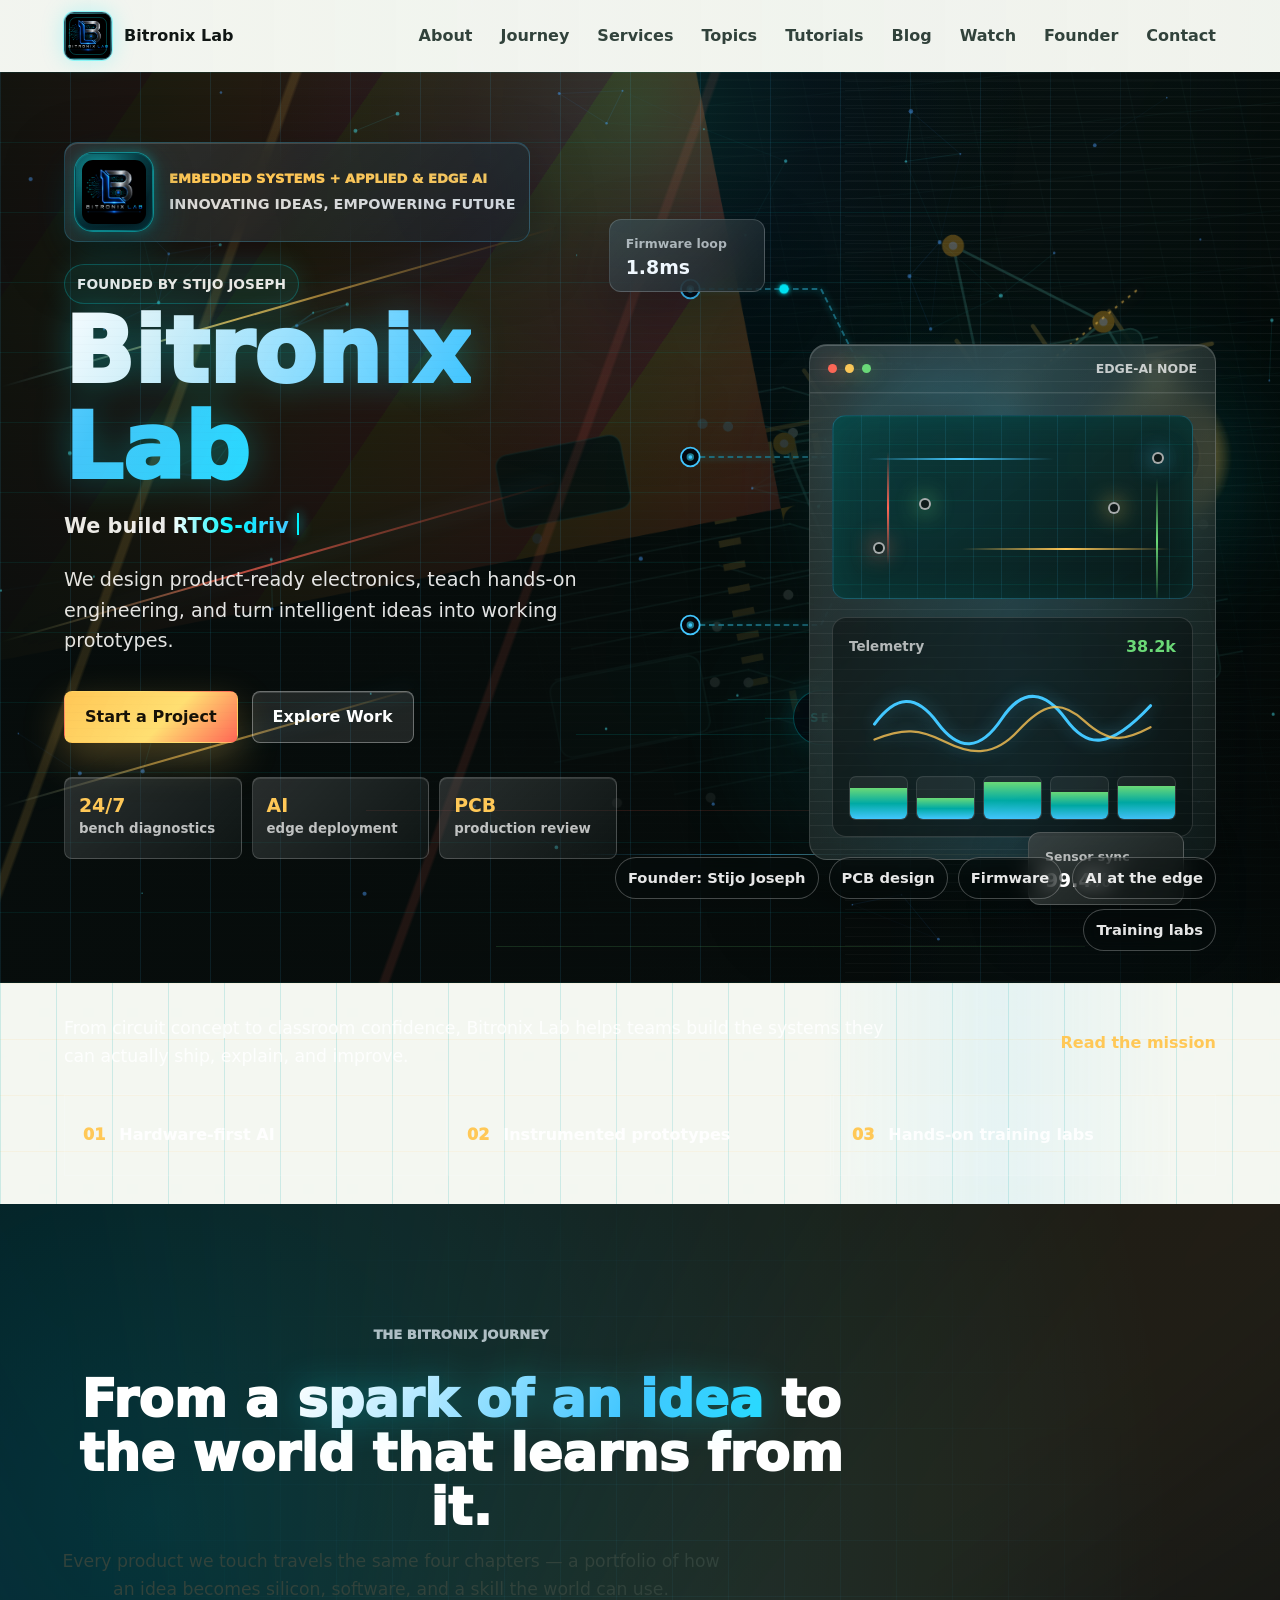
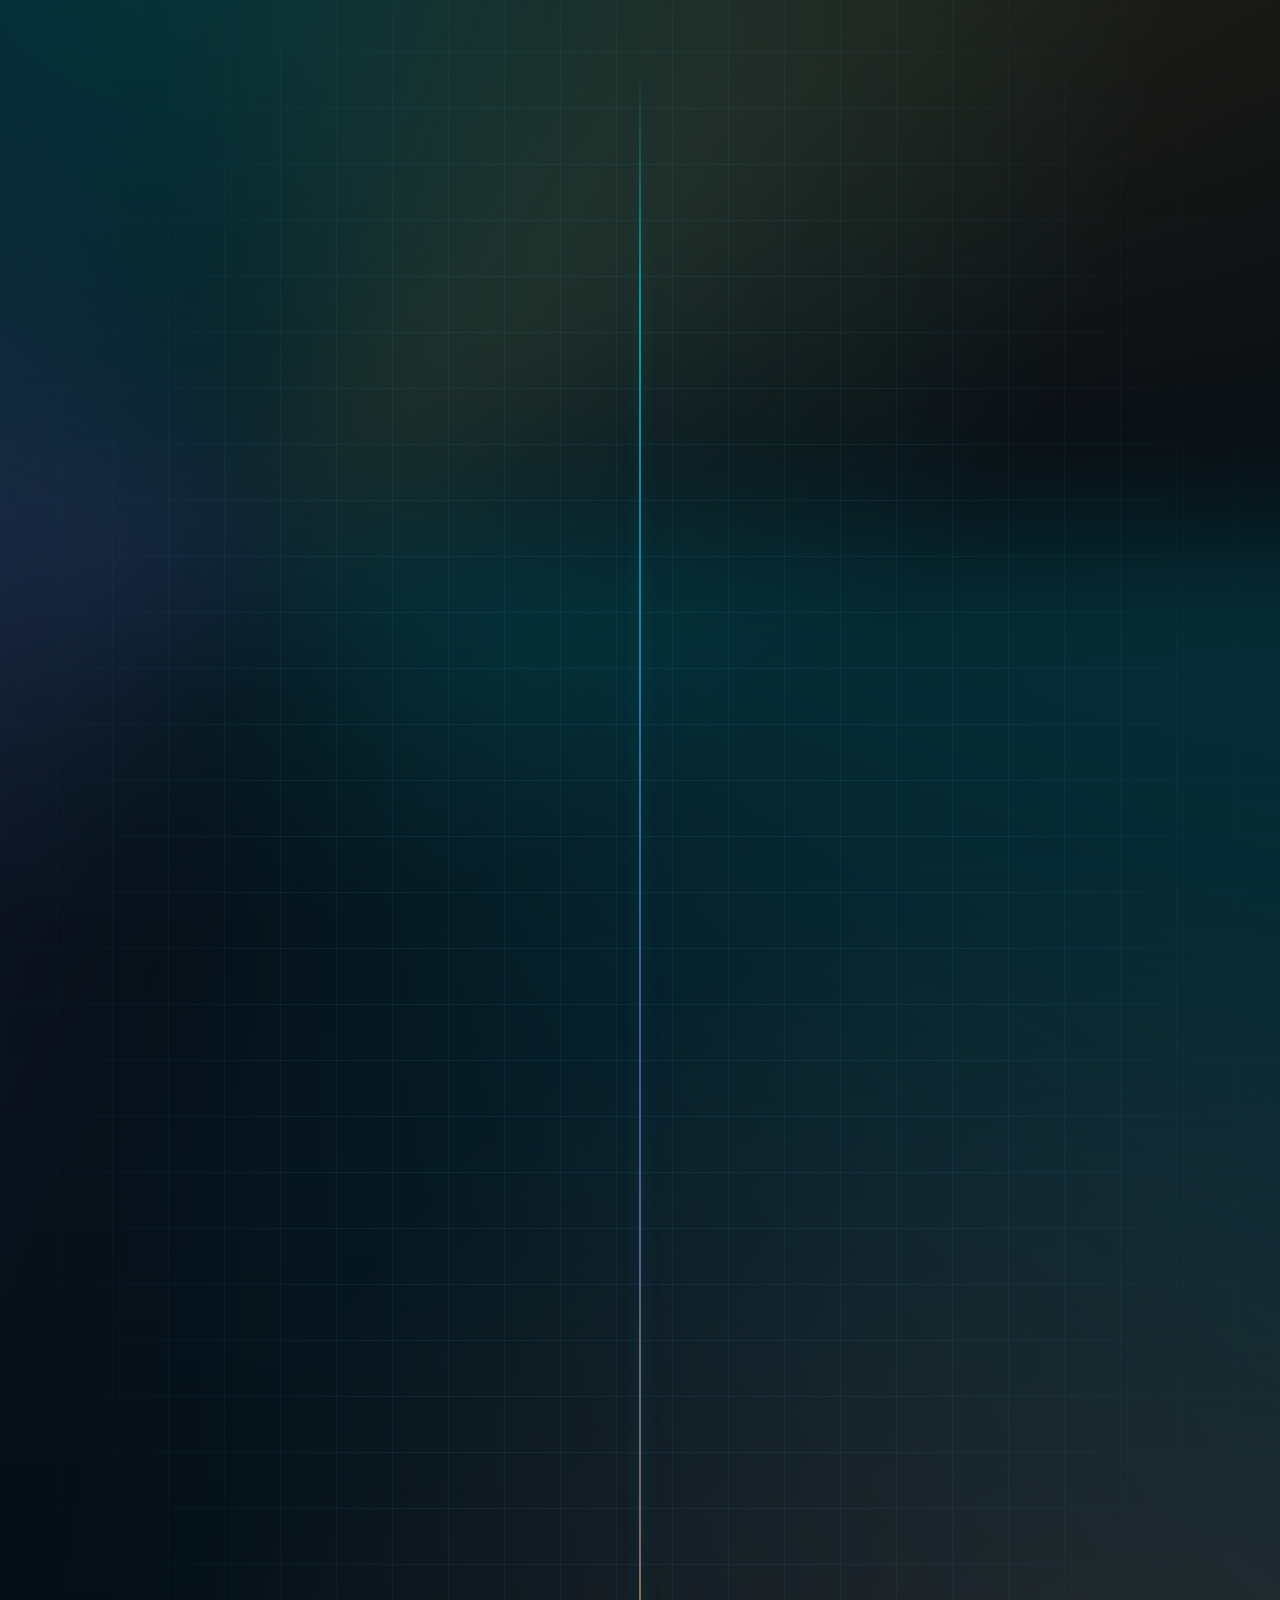
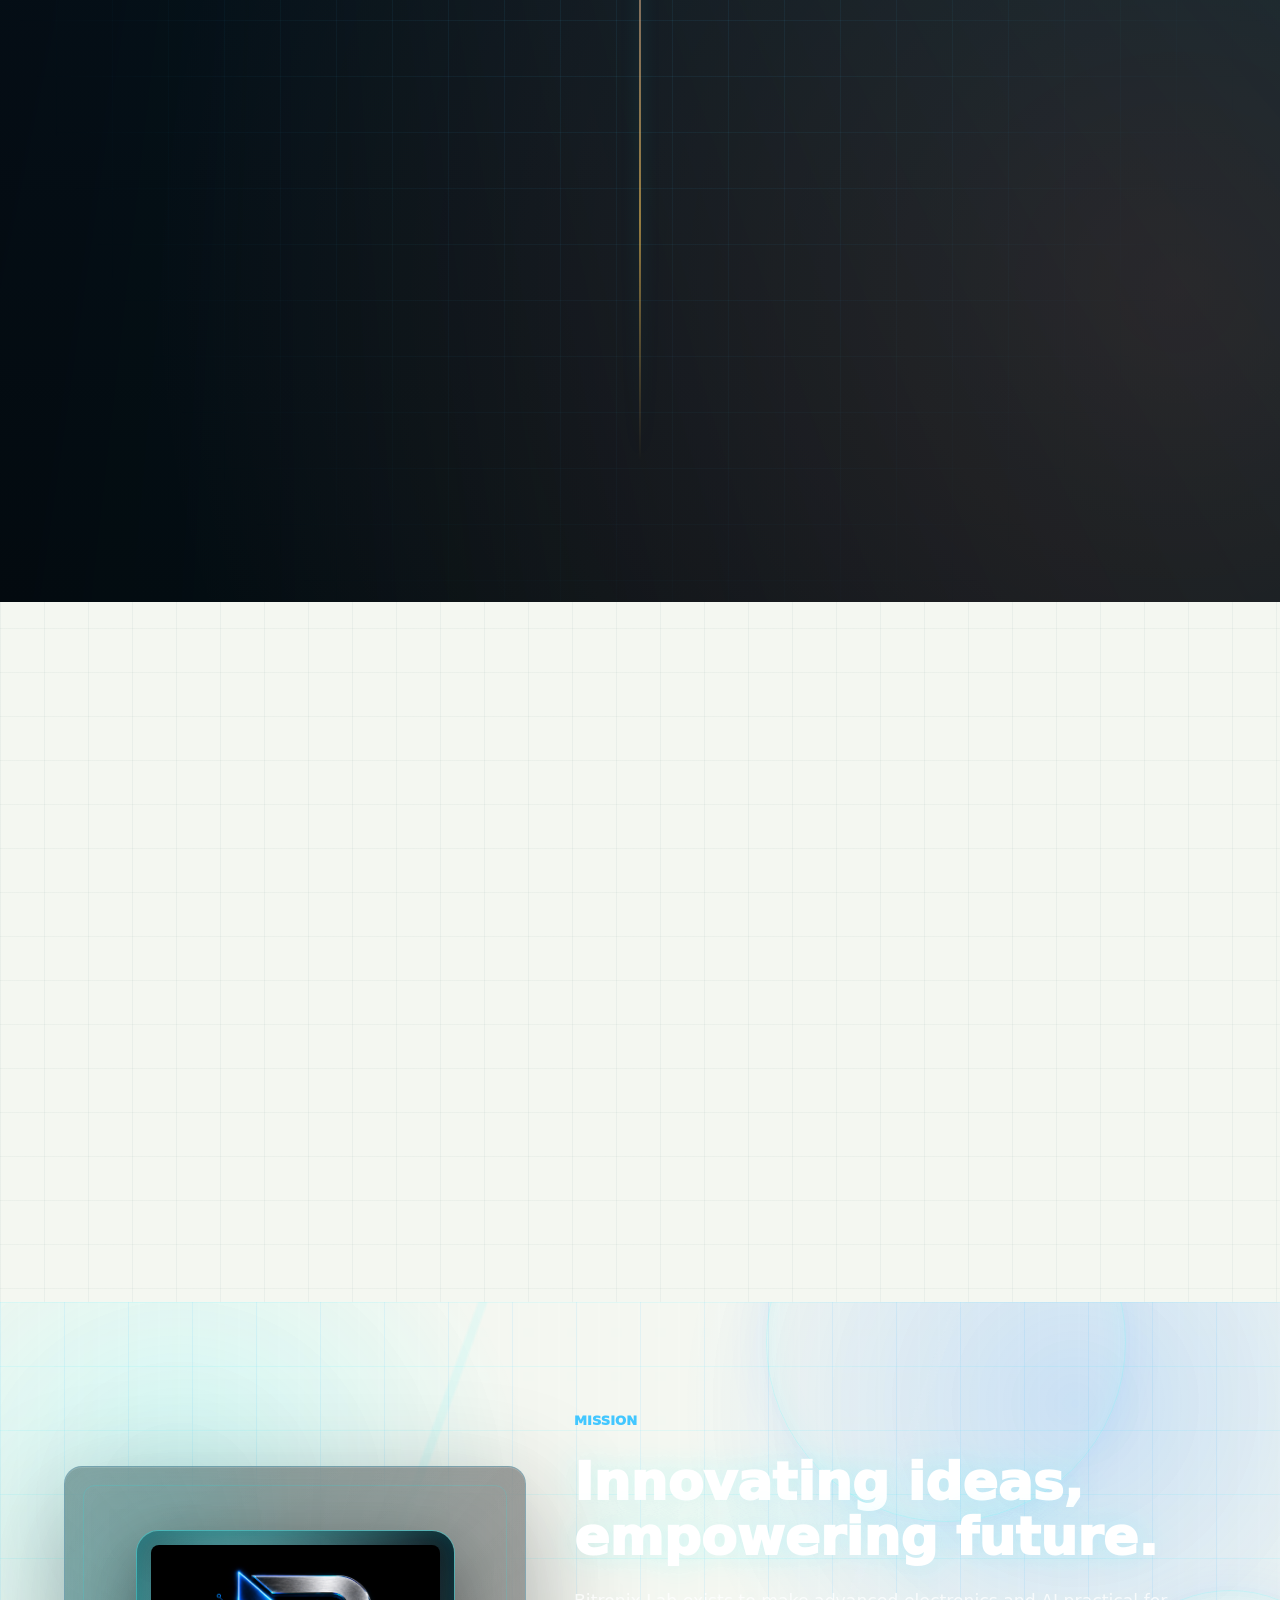
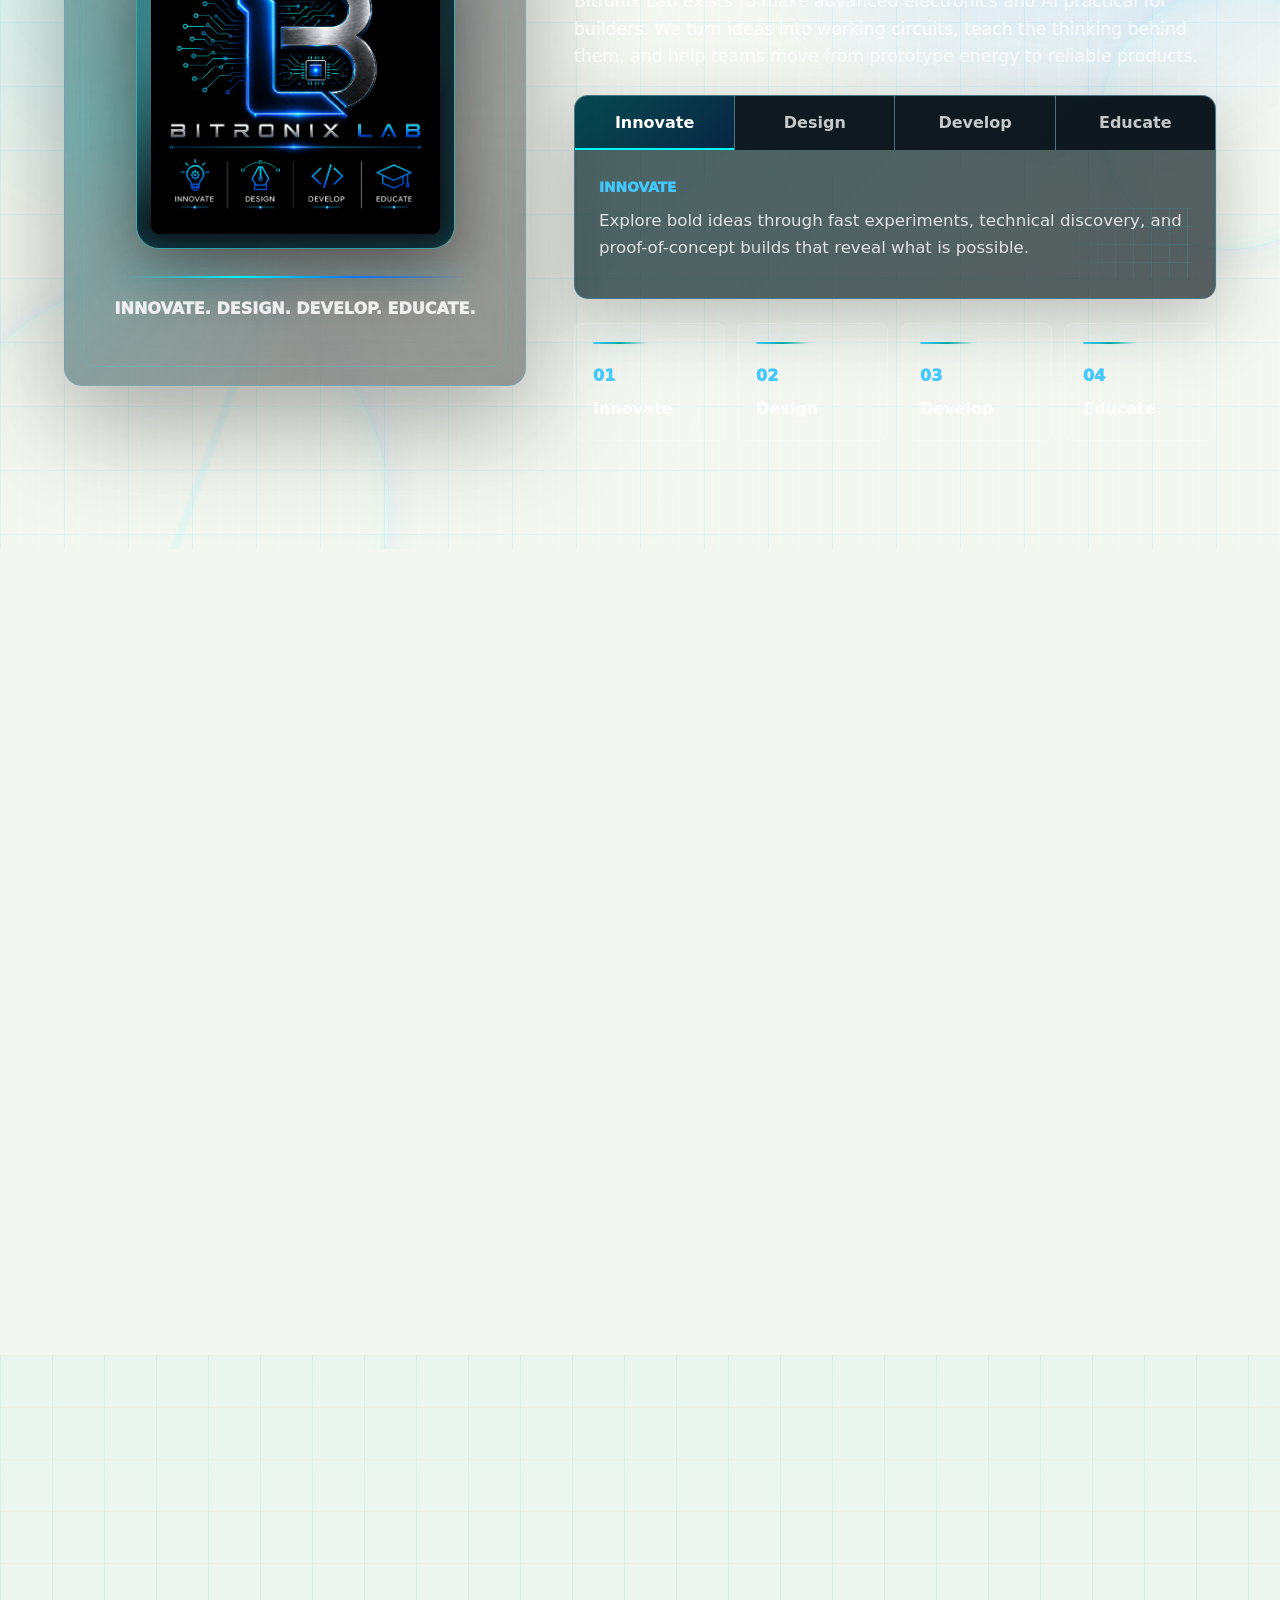
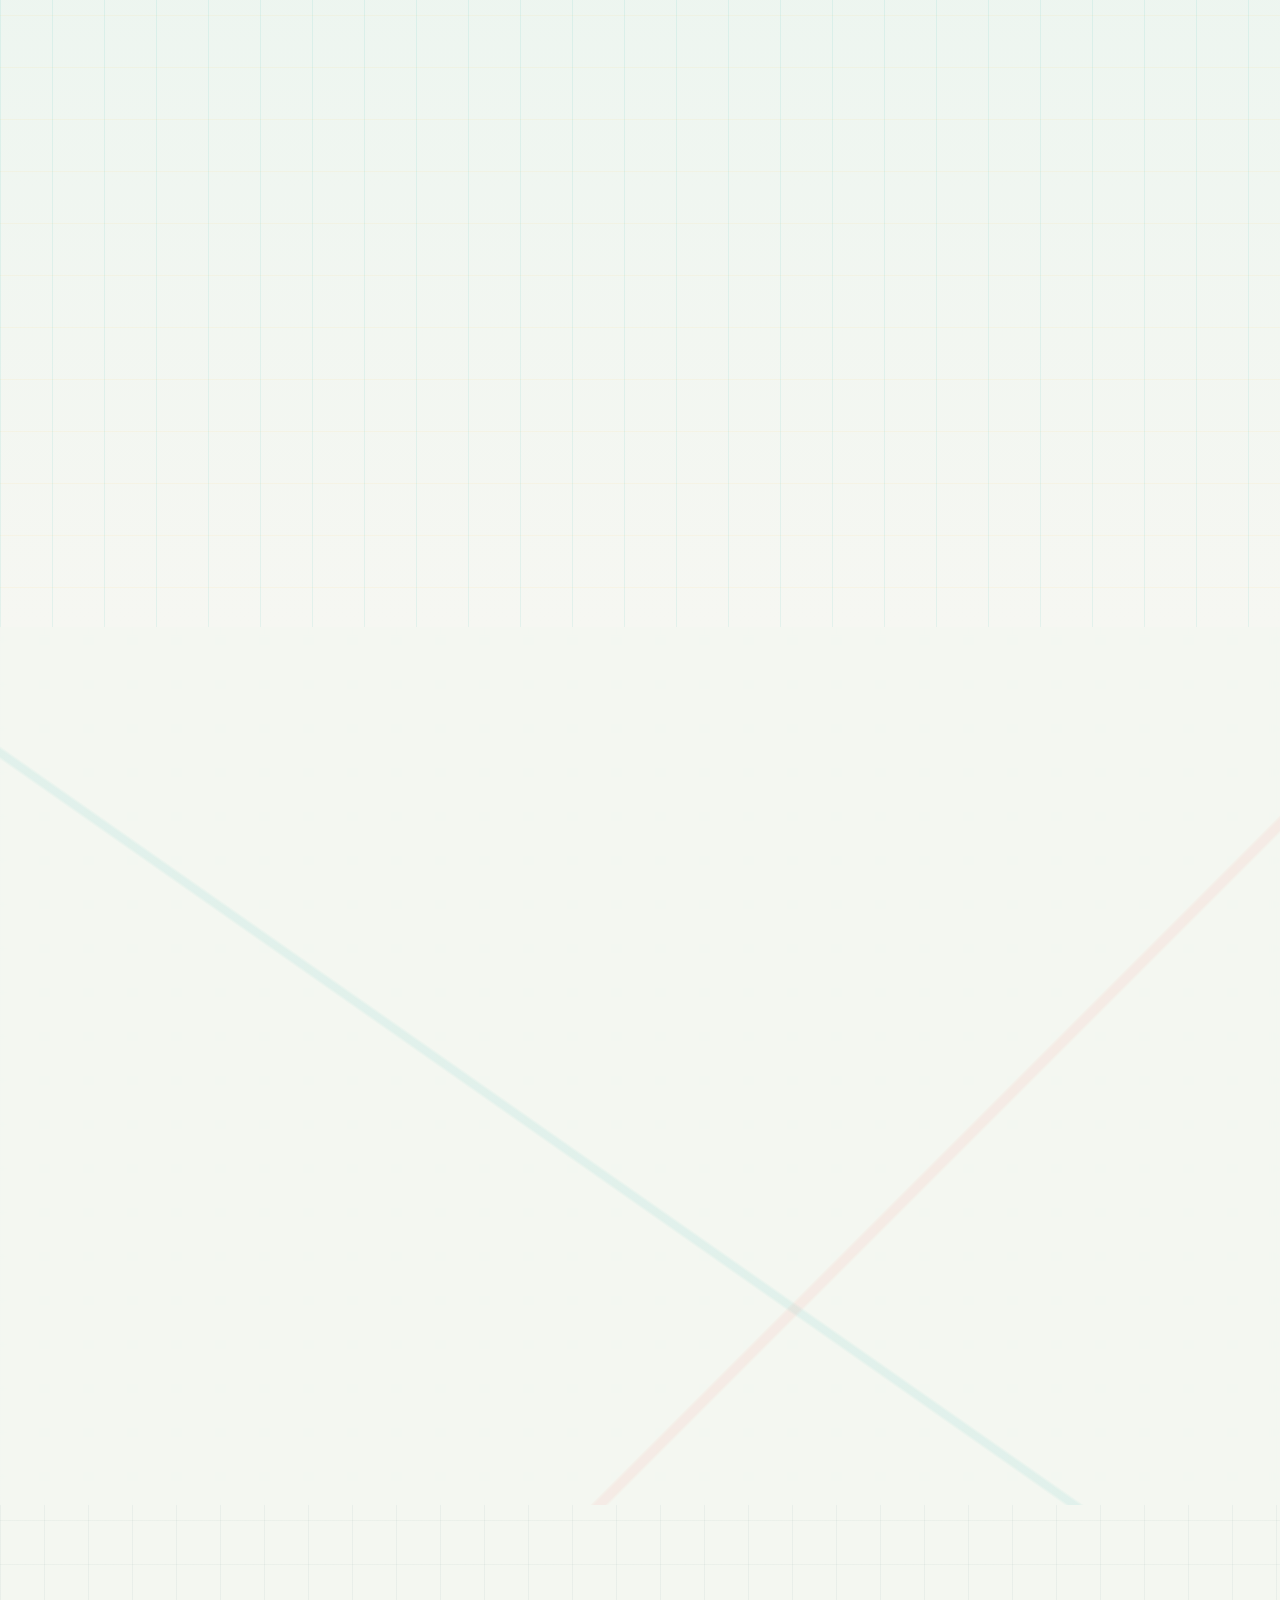
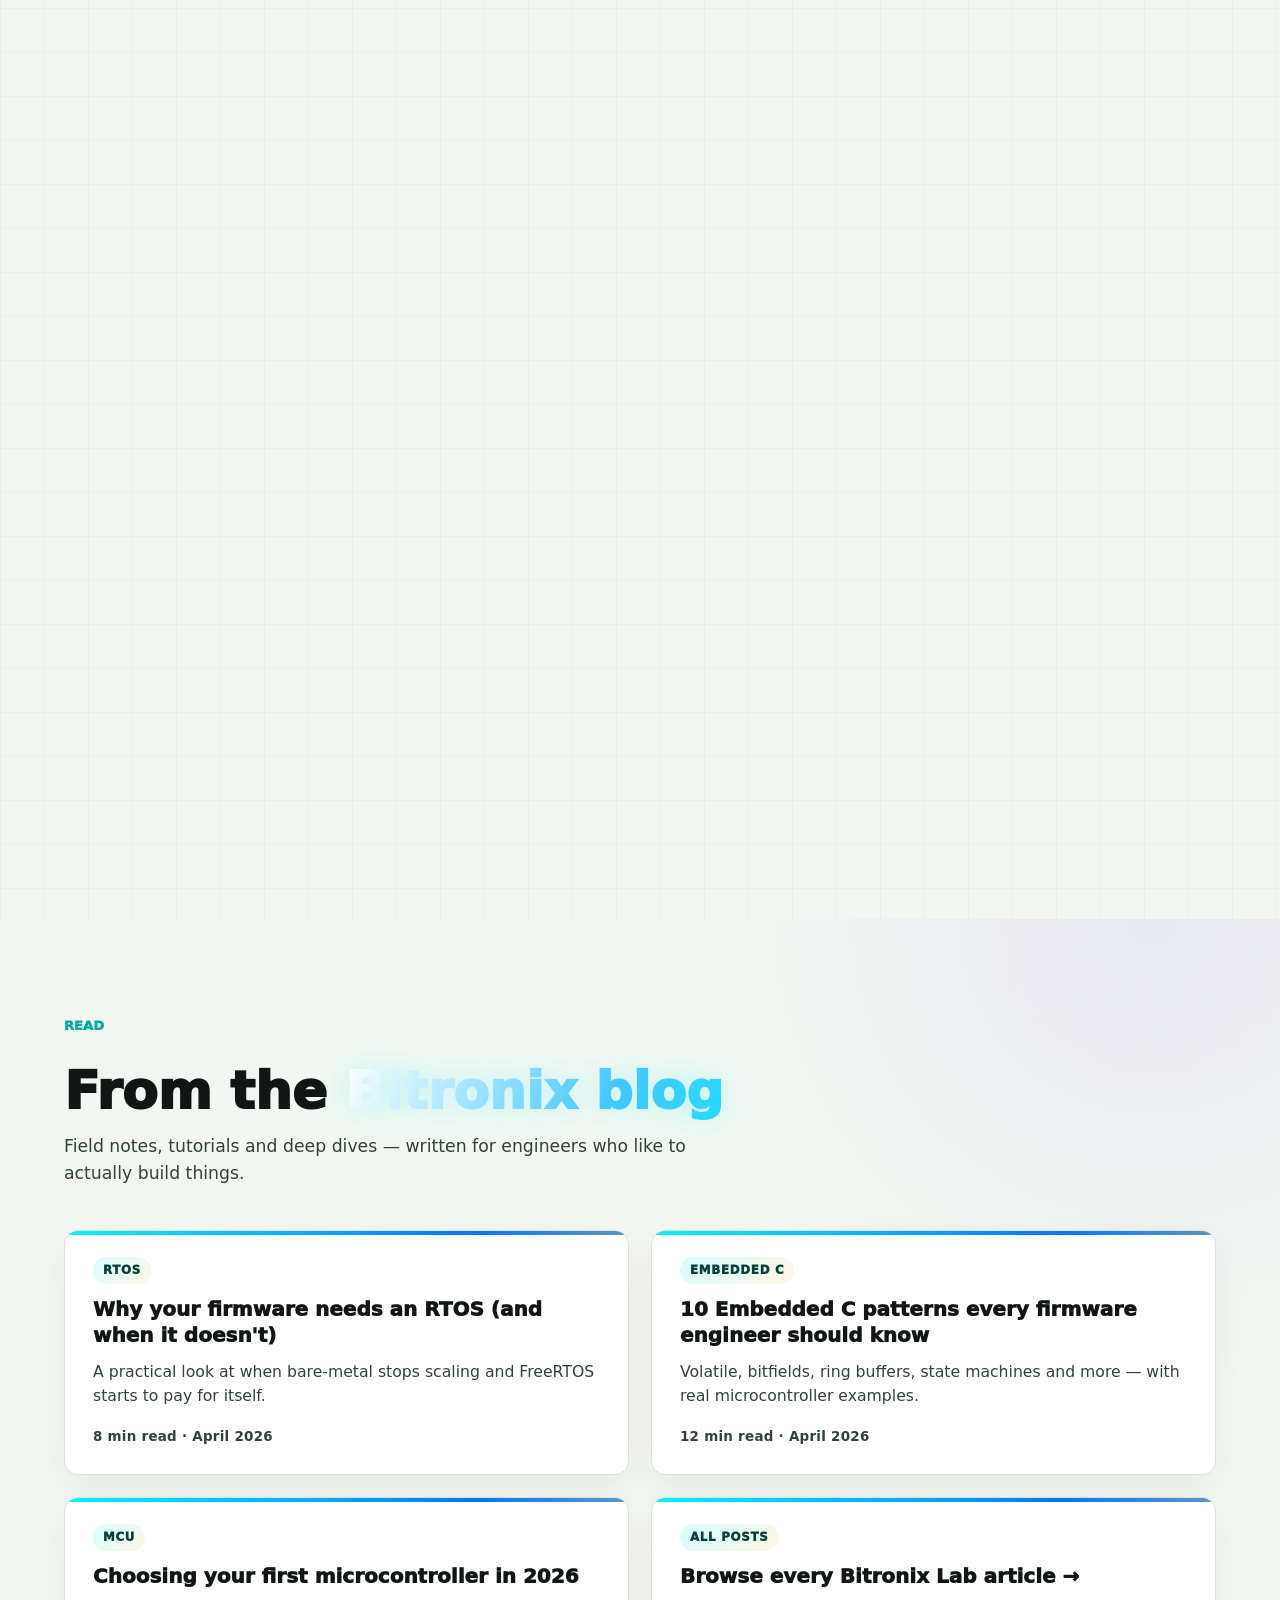
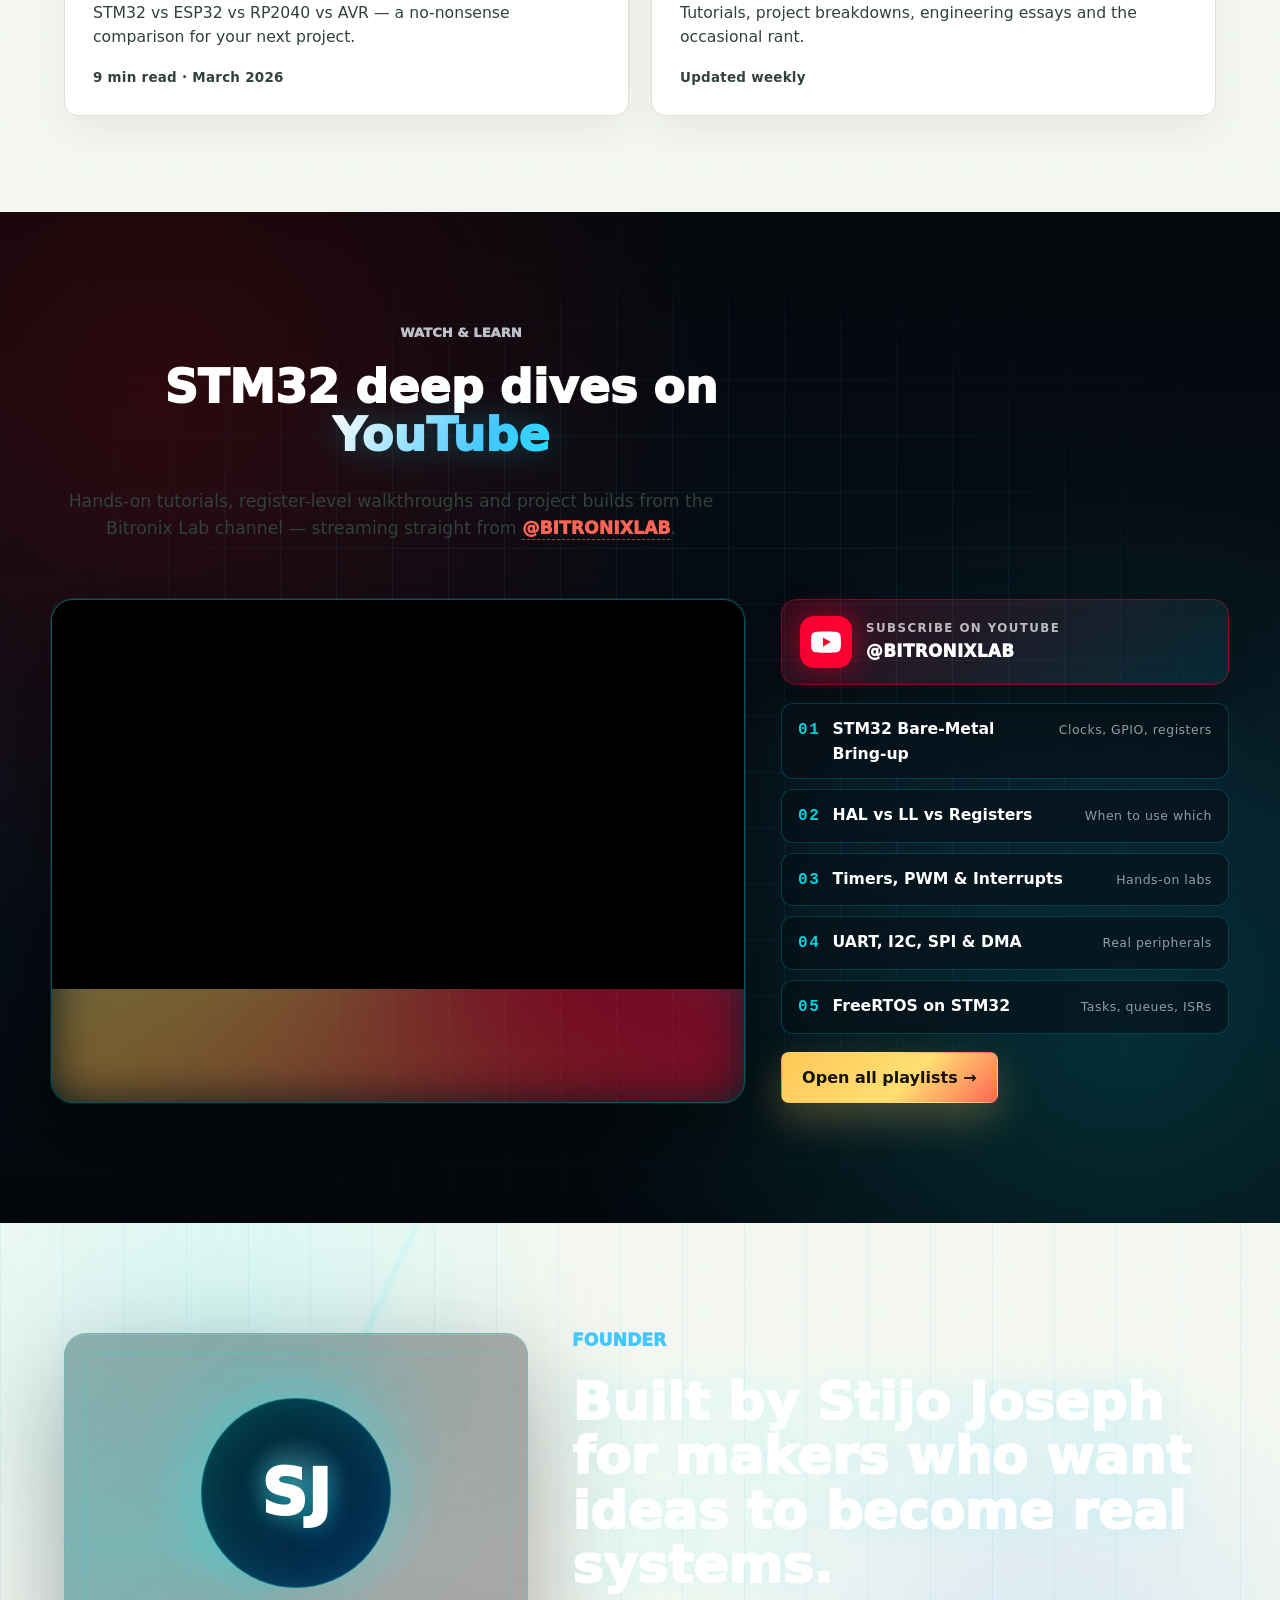
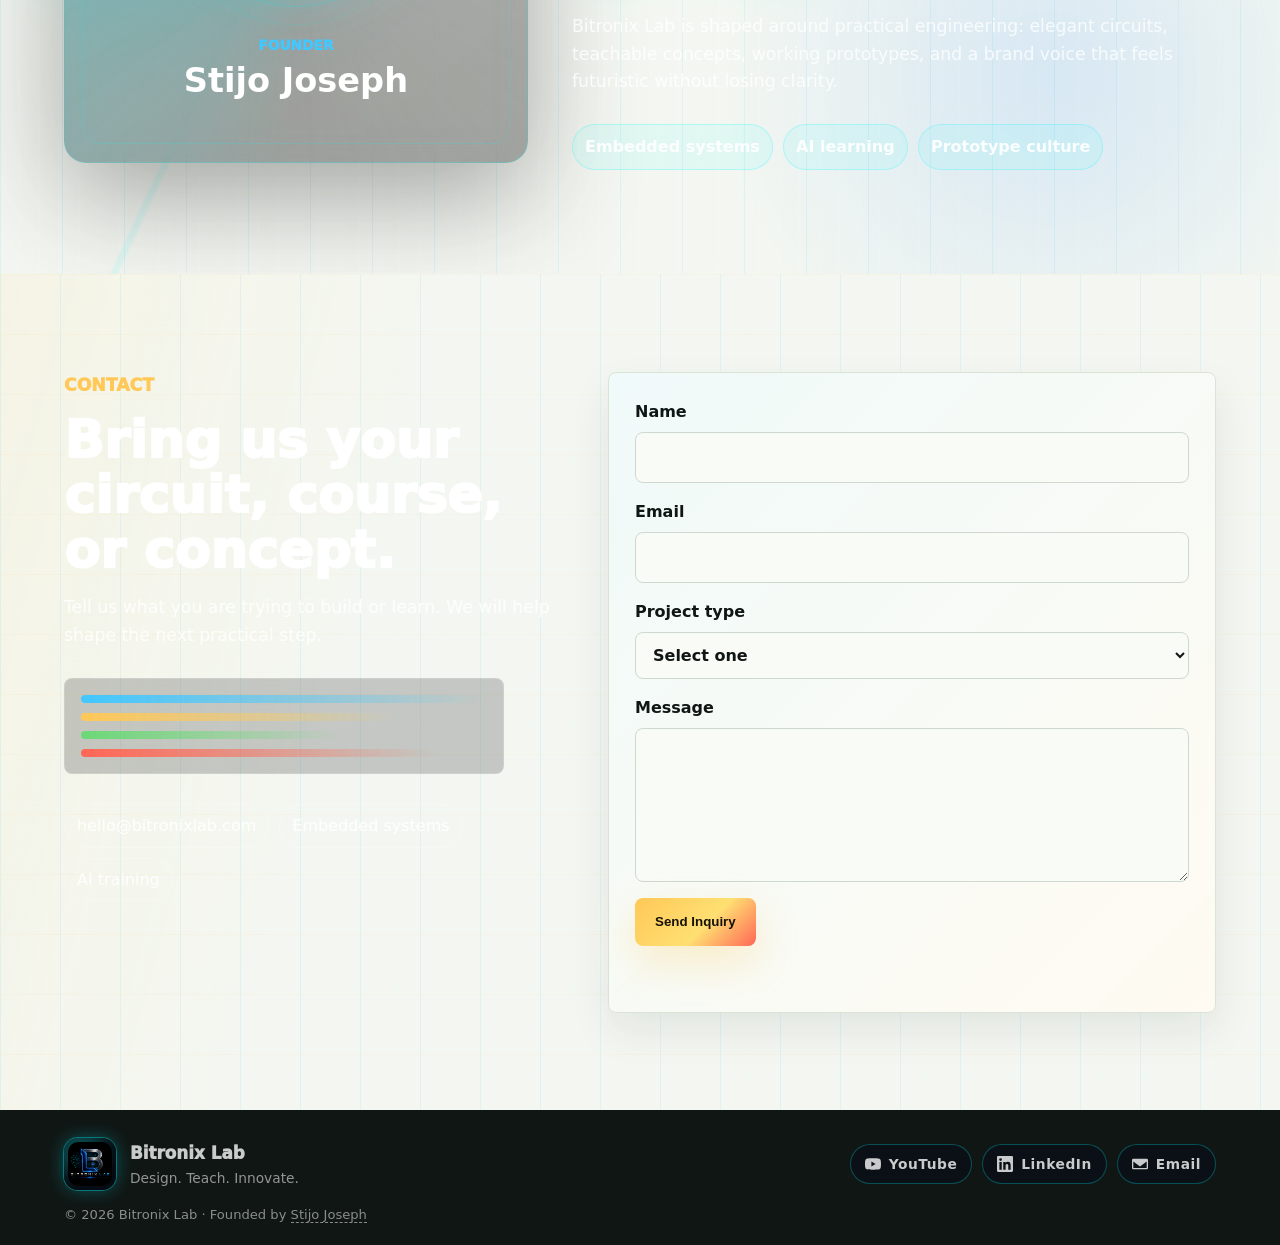
==== commit b18596fd: "big change" ====
--- a/index.html
+++ b/index.html
@@ -5,13 +5,17 @@
   <meta name="viewport" content="width=device-width, initial-scale=1.0">
   <meta name="description" content="Bitronix Lab designs embedded systems, teaches practical electronics and AI, and prototypes intelligent products.">
   <title>Bitronix Lab | Embedded Systems and AI</title>
+  <link rel="icon" type="image/png" href="Website/assets/brand_logo.png">
+  <link rel="apple-touch-icon" href="Website/assets/brand_logo.png">
   <link rel="stylesheet" href="Website/styles.css">
+  <link rel="stylesheet" href="css/extras.css">
 </head>
 <body>
+  <canvas class="pcb-bg" data-pcb-bg aria-hidden="true"></canvas>
   <header class="site-header" data-header>
     <a class="brand" href="#top" aria-label="Bitronix Lab home">
-      <span class="brand-mark brand-mark-logo">
-        <img src="Website/assets/bitronix-logo.svg" alt="" aria-hidden="true">
+      <span class="brand-mark brand-mark-logo brand-mark-photo">
+        <img src="Website/assets/brand_logo.png" alt="" aria-hidden="true">
       </span>
       <span>Bitronix Lab</span>
     </a>
@@ -23,10 +27,13 @@
     </button>
 
     <nav class="site-nav" id="site-nav" aria-label="Primary navigation">
+      <a href="#about">About</a>
+      <a href="#journey">Journey</a>
       <a href="#services">Services</a>
-      <a href="#mission">Mission</a>
-      <a href="#learning">Learning</a>
-      <a href="#innovation">Innovation</a>
+      <a href="#topics">Topics</a>
+      <a href="#learning">Tutorials</a>
+      <a href="#blog">Blog</a>
+      <a href="#watch">Watch</a>
       <a href="#founder">Founder</a>
       <a href="#contact">Contact</a>
     </nav>
@@ -46,14 +53,18 @@
 
       <div class="hero-content">
         <div class="hero-brand-card">
-          <img class="hero-logo" src="Website/assets/bitronix-logo.svg" alt="Bitronix Lab logo">
+          <img class="hero-logo hero-logo-photo" src="Website/assets/brand_logo.png" alt="Bitronix Lab logo">
           <div>
-            <p class="eyebrow">Embedded systems + applied AI</p>
+            <p class="eyebrow">Embedded systems + applied &amp; edge AI</p>
             <span class="brand-motto">Innovating ideas, empowering future</span>
           </div>
         </div>
         <p class="founder-kicker">Founded by Stijo Joseph</p>
-        <h1 id="hero-title">Bitronix Lab</h1>
+        <h1 id="hero-title"><span class="gradient-text">Bitronix Lab</span></h1>
+        <p class="hero-typewriter" aria-live="polite">
+          We build <span class="type-target" data-typewriter
+            data-words='["intelligent embedded systems.","edge AI prototypes.","RTOS-driven firmware.","custom PCBs &amp; sensors.","hands-on training labs."]'>intelligent embedded systems.</span><span class="type-caret" aria-hidden="true"></span>
+        </p>
         <p class="hero-copy">
           We design product-ready electronics, teach hands-on engineering, and turn intelligent ideas into working prototypes.
         </p>
@@ -69,9 +80,218 @@
       </div>
 
       <div class="hero-visual" aria-hidden="true">
-        <div class="hero-lockup-shell" data-magnetic>
-          <img class="brand-lockup" src="Website/assets/bitronix-brand-lockup.svg" alt="">
-          <span class="lockup-glow"></span>
+        <div class="hero-chip-stage" data-magnetic data-tilt-3d>
+          <svg class="chip-scene" viewBox="0 0 600 600" xmlns="http://www.w3.org/2000/svg" aria-hidden="true" focusable="false">
+            <defs>
+              <radialGradient id="chipGlow" cx="50%" cy="50%" r="50%">
+                <stop offset="0%"  stop-color="#00f5ff" stop-opacity="0.85"/>
+                <stop offset="60%" stop-color="#0088ff" stop-opacity="0.25"/>
+                <stop offset="100%" stop-color="#0088ff" stop-opacity="0"/>
+              </radialGradient>
+              <radialGradient id="worldGlow" cx="50%" cy="50%" r="50%">
+                <stop offset="0%"  stop-color="#ffffff"  stop-opacity="0.95"/>
+                <stop offset="35%" stop-color="#ffc857"  stop-opacity="0.55"/>
+                <stop offset="100%" stop-color="#ffc857" stop-opacity="0"/>
+              </radialGradient>
+              <linearGradient id="traceGrad" x1="0" y1="0" x2="1" y2="0">
+                <stop offset="0%"   stop-color="rgba(0,245,255,0)"/>
+                <stop offset="50%"  stop-color="rgba(0,245,255,0.85)"/>
+                <stop offset="100%" stop-color="rgba(0,245,255,0)"/>
+              </linearGradient>
+              <filter id="neon" x="-30%" y="-30%" width="160%" height="160%">
+                <feGaussianBlur stdDeviation="3" result="b"/>
+                <feMerge><feMergeNode in="b"/><feMergeNode in="SourceGraphic"/></feMerge>
+              </filter>
+
+              <!-- Reusable input PCB trace path (sensors -> chip) -->
+              <path id="inTraceA" d="M40 120 L180 120 L220 200 L280 200 L300 260" />
+              <path id="inTraceB" d="M40 300 L160 300 L210 300 L260 300 L300 300" />
+              <path id="inTraceC" d="M40 480 L180 480 L220 400 L280 400 L300 340" />
+              <!-- Output rays (chip -> world) -->
+              <path id="outRayA"  d="M300 300 L520 120" />
+              <path id="outRayB"  d="M300 300 L560 300" />
+              <path id="outRayC"  d="M300 300 L520 480" />
+            </defs>
+
+            <!-- Soft chip aura -->
+            <circle class="chip-aura" cx="300" cy="300" r="120" fill="url(#chipGlow)"/>
+
+            <!-- INPUT PCB TRACES (left side: sensors / signals) -->
+            <g class="trace-layer in-traces" stroke="#1f7a8c" stroke-width="2" fill="none">
+              <use href="#inTraceA"/>
+              <use href="#inTraceB"/>
+              <use href="#inTraceC"/>
+              <!-- Solder pads at chip edge -->
+              <circle cx="300" cy="260" r="3" fill="#43c7ff"/>
+              <circle cx="300" cy="300" r="3" fill="#43c7ff"/>
+              <circle cx="300" cy="340" r="3" fill="#43c7ff"/>
+              <!-- Sensor nodes at left edge -->
+              <g class="sensor-node">
+                <circle cx="40" cy="120" r="10" fill="#04080d" stroke="#43c7ff" stroke-width="2"/>
+                <circle cx="40" cy="120" r="3"  fill="#43c7ff"/>
+              </g>
+              <g class="sensor-node">
+                <circle cx="40" cy="300" r="10" fill="#04080d" stroke="#43c7ff" stroke-width="2"/>
+                <circle cx="40" cy="300" r="3"  fill="#43c7ff"/>
+              </g>
+              <g class="sensor-node">
+                <circle cx="40" cy="480" r="10" fill="#04080d" stroke="#43c7ff" stroke-width="2"/>
+                <circle cx="40" cy="480" r="3"  fill="#43c7ff"/>
+              </g>
+            </g>
+
+            <!-- DATA SIGNALS streaming INTO the chip -->
+            <g class="signals signals-in" filter="url(#neon)">
+              <circle r="5" fill="#00f5ff">
+                <animateMotion dur="2.4s" repeatCount="indefinite" rotate="auto">
+                  <mpath href="#inTraceA"/>
+                </animateMotion>
+                <animate attributeName="opacity" values="0;1;1;0" keyTimes="0;0.1;0.85;1" dur="2.4s" repeatCount="indefinite"/>
+              </circle>
+              <circle r="5" fill="#43c7ff">
+                <animateMotion dur="2s" begin="0.4s" repeatCount="indefinite" rotate="auto">
+                  <mpath href="#inTraceB"/>
+                </animateMotion>
+                <animate attributeName="opacity" values="0;1;1;0" keyTimes="0;0.1;0.85;1" dur="2s" begin="0.4s" repeatCount="indefinite"/>
+              </circle>
+              <circle r="5" fill="#00f5ff">
+                <animateMotion dur="2.6s" begin="0.9s" repeatCount="indefinite" rotate="auto">
+                  <mpath href="#inTraceC"/>
+                </animateMotion>
+                <animate attributeName="opacity" values="0;1;1;0" keyTimes="0;0.1;0.85;1" dur="2.6s" begin="0.9s" repeatCount="indefinite"/>
+              </circle>
+            </g>
+
+            <!-- THE CHIP (square package with the brand logo as silicon die) -->
+            <g class="chip-package">
+              <!-- pins on all four sides -->
+              <g class="chip-pins" fill="#43c7ff">
+                <!-- left pins -->
+                <rect x="222" y="270" width="18" height="6" rx="1"/>
+                <rect x="222" y="296" width="18" height="6" rx="1"/>
+                <rect x="222" y="322" width="18" height="6" rx="1"/>
+                <!-- right pins -->
+                <rect x="360" y="270" width="18" height="6" rx="1"/>
+                <rect x="360" y="296" width="18" height="6" rx="1"/>
+                <rect x="360" y="322" width="18" height="6" rx="1"/>
+                <!-- top pins -->
+                <rect x="270" y="222" width="6" height="18" rx="1"/>
+                <rect x="296" y="222" width="6" height="18" rx="1"/>
+                <rect x="322" y="222" width="6" height="18" rx="1"/>
+                <!-- bottom pins -->
+                <rect x="270" y="360" width="6" height="18" rx="1"/>
+                <rect x="296" y="360" width="6" height="18" rx="1"/>
+                <rect x="322" y="360" width="6" height="18" rx="1"/>
+              </g>
+              <!-- chip body -->
+              <rect class="chip-body" x="240" y="240" width="120" height="120" rx="14"
+                    fill="#040b14" stroke="#00f5ff" stroke-width="2"/>
+              <!-- inner edge highlight -->
+              <rect x="248" y="248" width="104" height="104" rx="10"
+                    fill="none" stroke="rgba(0,245,255,0.35)" stroke-width="1"/>
+              <!-- silicon die = brand logo -->
+              <image class="chip-die" href="Website/assets/brand_logo.png"
+                     x="252" y="252" width="96" height="96"/>
+              <!-- Edge-AI processing pulse around chip -->
+              <rect class="chip-process" x="232" y="232" width="136" height="136" rx="18"
+                    fill="none" stroke="#00f5ff" stroke-width="2"/>
+            </g>
+
+            <!-- EDGE-AI NEURAL OVERLAY (appears while chip "thinks") -->
+            <g class="ai-net" stroke="rgba(255,200,87,0.75)" stroke-width="1" fill="#ffc857" filter="url(#neon)">
+              <!-- input column -->
+              <circle cx="262" cy="270" r="2"/>
+              <circle cx="262" cy="300" r="2"/>
+              <circle cx="262" cy="330" r="2"/>
+              <!-- hidden column -->
+              <circle cx="300" cy="262" r="2"/>
+              <circle cx="300" cy="300" r="3"/>
+              <circle cx="300" cy="338" r="2"/>
+              <!-- output column -->
+              <circle cx="338" cy="270" r="2"/>
+              <circle cx="338" cy="300" r="2"/>
+              <circle cx="338" cy="330" r="2"/>
+              <!-- connections -->
+              <g stroke-opacity="0.55">
+                <line x1="262" y1="270" x2="300" y2="262"/>
+                <line x1="262" y1="270" x2="300" y2="300"/>
+                <line x1="262" y1="300" x2="300" y2="262"/>
+                <line x1="262" y1="300" x2="300" y2="300"/>
+                <line x1="262" y1="300" x2="300" y2="338"/>
+                <line x1="262" y1="330" x2="300" y2="300"/>
+                <line x1="262" y1="330" x2="300" y2="338"/>
+                <line x1="300" y1="262" x2="338" y2="270"/>
+                <line x1="300" y1="262" x2="338" y2="300"/>
+                <line x1="300" y1="300" x2="338" y2="270"/>
+                <line x1="300" y1="300" x2="338" y2="300"/>
+                <line x1="300" y1="300" x2="338" y2="330"/>
+                <line x1="300" y1="338" x2="338" y2="300"/>
+                <line x1="300" y1="338" x2="338" y2="330"/>
+              </g>
+            </g>
+
+            <!-- OUTPUT RAYS (chip -> outside world) -->
+            <g class="trace-layer out-rays" stroke="rgba(255,200,87,0.45)" stroke-width="2" fill="none">
+              <use href="#outRayA"/>
+              <use href="#outRayB"/>
+              <use href="#outRayC"/>
+            </g>
+
+            <!-- Light packets traveling outward -->
+            <g class="signals signals-out" filter="url(#neon)">
+              <circle r="6" fill="#ffc857">
+                <animateMotion dur="2.2s" begin="0.6s" repeatCount="indefinite" rotate="auto">
+                  <mpath href="#outRayA"/>
+                </animateMotion>
+                <animate attributeName="opacity" values="0;1;1;0" keyTimes="0;0.1;0.85;1" dur="2.2s" begin="0.6s" repeatCount="indefinite"/>
+              </circle>
+              <circle r="6" fill="#ffe88a">
+                <animateMotion dur="2s" begin="1s" repeatCount="indefinite" rotate="auto">
+                  <mpath href="#outRayB"/>
+                </animateMotion>
+                <animate attributeName="opacity" values="0;1;1;0" keyTimes="0;0.1;0.85;1" dur="2s" begin="1s" repeatCount="indefinite"/>
+              </circle>
+              <circle r="6" fill="#ff6655">
+                <animateMotion dur="2.4s" begin="1.4s" repeatCount="indefinite" rotate="auto">
+                  <mpath href="#outRayC"/>
+                </animateMotion>
+                <animate attributeName="opacity" values="0;1;1;0" keyTimes="0;0.1;0.85;1" dur="2.4s" begin="1.4s" repeatCount="indefinite"/>
+              </circle>
+            </g>
+
+            <!-- THE WORLD (right side) being illuminated / changed -->
+            <g class="world-group" filter="url(#neon)">
+              <!-- world halo that pulses when light hits -->
+              <circle class="world-halo" cx="540" cy="300" r="80" fill="url(#worldGlow)"/>
+              <!-- globe -->
+              <circle cx="540" cy="300" r="46" fill="#04080d" stroke="#ffc857" stroke-width="2"/>
+              <!-- meridians -->
+              <ellipse cx="540" cy="300" rx="46" ry="18" fill="none" stroke="rgba(255,200,87,0.5)" stroke-width="1"/>
+              <ellipse cx="540" cy="300" rx="18" ry="46" fill="none" stroke="rgba(255,200,87,0.5)" stroke-width="1"/>
+              <line x1="494" y1="300" x2="586" y2="300" stroke="rgba(255,200,87,0.4)"/>
+              <!-- continents (abstract) -->
+              <path d="M518 282 q8 -6 18 0 t14 6 q-4 8 -14 8 t-18 -14z"
+                    fill="rgba(255,200,87,0.55)"/>
+              <path d="M520 318 q10 4 22 0 q-2 8 -12 12 q-8 -2 -10 -12z"
+                    fill="rgba(255,200,87,0.45)"/>
+              <!-- light bulb above world -->
+              <g class="world-bulb">
+                <circle cx="540" cy="210" r="14" fill="#ffe88a" opacity="0.9"/>
+                <rect x="534" y="222" width="12" height="6" rx="1" fill="#ffc857"/>
+              </g>
+            </g>
+
+            <!-- Floor reflection grid -->
+            <g class="floor-grid" stroke="rgba(0,245,255,0.18)" stroke-width="1">
+              <line x1="80"  y1="560" x2="520" y2="560"/>
+              <line x1="120" y1="580" x2="480" y2="580"/>
+              <line x1="160" y1="595" x2="440" y2="595"/>
+            </g>
+          </svg>
+
+          <span class="chip-label" aria-hidden="true">
+            <em>SENSE</em><i></i><em>PROCESS · EDGE&nbsp;AI</em><i></i><em>ACT</em>
+          </span>
         </div>
 
         <div class="lab-device" data-magnetic>
@@ -92,8 +312,8 @@
               <span class="pin pin-b"></span>
               <span class="pin pin-c"></span>
               <span class="pin pin-d"></span>
-              <div class="core-chip">
-                <span>BX</span>
+              <div class="core-chip core-chip-logo">
+                <img src="Website/assets/brand_logo.png" alt="" aria-hidden="true">
               </div>
             </div>
 
@@ -157,6 +377,140 @@
       </div>
     </section>
 
+    <section class="journey-section" id="journey" aria-labelledby="journey-title">
+      <div class="journey-aurora" aria-hidden="true"></div>
+      <div class="journey-grid-bg" aria-hidden="true"></div>
+
+      <div class="section-inner journey-inner">
+        <div class="section-heading journey-heading">
+          <p class="eyebrow">The Bitronix Journey</p>
+          <h2 id="journey-title">From a <span class="gradient-text">spark of an idea</span> to the world that learns from it.</h2>
+          <p>Every product we touch travels the same four chapters — a portfolio of how an idea becomes silicon, software, and a skill the world can use.</p>
+        </div>
+
+        <ol class="journey-track" data-journey>
+          <li class="journey-step" data-step="01" data-journey-step>
+            <div class="journey-card">
+              <div class="journey-stage">
+                <span class="journey-num">01</span>
+                <span class="journey-tag">Innovate</span>
+              </div>
+              <h3>Brainstorming product ideas</h3>
+              <p>We start in the open — sketches, whiteboards, edge-AI hypotheses, sensor experiments. Bold concepts get pressure-tested against physics, cost, and the human who will eventually use them.</p>
+              <ul class="journey-meta">
+                <li>Concept sprints</li><li>Feasibility studies</li><li>Edge-AI hypotheses</li>
+              </ul>
+              <div class="journey-visual visual-innovate" aria-hidden="true">
+                <span class="spark s1"></span><span class="spark s2"></span><span class="spark s3"></span>
+                <span class="bulb"></span>
+              </div>
+            </div>
+          </li>
+
+          <li class="journey-step" data-step="02" data-journey-step>
+            <div class="journey-card">
+              <div class="journey-stage">
+                <span class="journey-num">02</span>
+                <span class="journey-tag">Design</span>
+              </div>
+              <h3>Designing the product</h3>
+              <p>Schematics, PCB layouts, enclosures, firmware architecture, and brand voice — every layer drawn with production in mind. Beautiful where it matters, brutal where it must be.</p>
+              <ul class="journey-meta">
+                <li>Schematic capture</li><li>PCB &amp; mechanical</li><li>System architecture</li>
+              </ul>
+              <div class="journey-visual visual-design" aria-hidden="true">
+                <svg viewBox="0 0 200 120"><path d="M10 60 H60 L80 40 H140 L160 80 H190" /><circle cx="60" cy="60" r="4"/><circle cx="140" cy="40" r="4"/><circle cx="160" cy="80" r="4"/><rect x="82" y="30" width="56" height="22" rx="2"/></svg>
+              </div>
+            </div>
+          </li>
+
+          <li class="journey-step" data-step="03" data-journey-step>
+            <div class="journey-card">
+              <div class="journey-stage">
+                <span class="journey-num">03</span>
+                <span class="journey-tag">Develop</span>
+              </div>
+              <h3>Developing &amp; bringing it to life</h3>
+              <p>Bare-metal drivers, RTOS tasks, sensor fusion, on-device inference and field-update pipelines. We build until the prototype hums on the bench — then we make it boring and reliable.</p>
+              <ul class="journey-meta">
+                <li>Embedded C / RTOS</li><li>Edge AI pipelines</li><li>Bench validation</li>
+              </ul>
+              <div class="journey-visual visual-develop" aria-hidden="true">
+                <div class="code-strip"><span></span><span></span><span></span><span></span><span></span></div>
+                <div class="pulse-dot"></div>
+              </div>
+            </div>
+          </li>
+
+          <li class="journey-step" data-step="04" data-journey-step>
+            <div class="journey-card">
+              <div class="journey-stage">
+                <span class="journey-num">04</span>
+                <span class="journey-tag">Educate</span>
+              </div>
+              <h3>Educating the world</h3>
+              <p>Every project becomes a lesson. Tutorials, workshops, open hardware notes and AI training tracks — so the next generation of builders can take what we learned and go further.</p>
+              <ul class="journey-meta">
+                <li>Workshops &amp; labs</li><li>Open tutorials</li><li>AI training tracks</li>
+              </ul>
+              <div class="journey-visual visual-educate" aria-hidden="true">
+                <span class="node n1"></span><span class="node n2"></span><span class="node n3"></span><span class="node n4"></span>
+                <span class="link l1"></span><span class="link l2"></span><span class="link l3"></span>
+              </div>
+            </div>
+          </li>
+        </ol>
+      </div>
+    </section>
+
+    <section class="about-section reveal-up" id="about" aria-labelledby="about-title">
+      <div class="section-inner about-layout">
+        <div class="about-copy">
+          <p class="eyebrow">About</p>
+          <h2 id="about-title">What is <span class="gradient-text">Bitronix Lab</span>?</h2>
+          <p class="about-lead">
+            Bitronix Lab is an embedded systems, applied AI and edge AI studio. We design intelligent electronics, write the firmware that brings them to life, and teach engineers how to build the same things themselves.
+          </p>
+          <p>
+            Whether you are shipping a connected product, prototyping a sensor mesh, or learning the fundamentals of microcontrollers, RTOS and Embedded C — we turn ideas into working hardware that you can hold, measure, and improve.
+          </p>
+          <div class="about-actions">
+            <a class="button button-primary" href="#topics">Explore Topics</a>
+            <a class="button button-secondary" href="#services">What we do</a>
+          </div>
+        </div>
+        <div class="about-orb" aria-hidden="true">
+          <div class="orb-ring"></div>
+          <div class="orb-ring"></div>
+          <div class="orb-ring"></div>
+          <div class="orb-core">BX</div>
+          <span class="orb-blip blip-a"></span>
+          <span class="orb-blip blip-b"></span>
+          <span class="orb-blip blip-c"></span>
+        </div>
+      </div>
+      <div class="marquee-strip" aria-hidden="true">
+        <div class="marquee-track">
+          <span>Microcontrollers</span><span>·</span>
+          <span>Embedded C</span><span>·</span>
+          <span>RTOS</span><span>·</span>
+          <span>IoT</span><span>·</span>
+          <span>Edge AI</span><span>·</span>
+          <span>PCB Design</span><span>·</span>
+          <span>Sensors</span><span>·</span>
+          <span>Robotics</span><span>·</span>
+          <span>Microcontrollers</span><span>·</span>
+          <span>Embedded C</span><span>·</span>
+          <span>RTOS</span><span>·</span>
+          <span>IoT</span><span>·</span>
+          <span>Edge AI</span><span>·</span>
+          <span>PCB Design</span><span>·</span>
+          <span>Sensors</span><span>·</span>
+          <span>Robotics</span><span>·</span>
+        </div>
+      </div>
+    </section>
+
     <section class="mission-section" id="mission" aria-labelledby="mission-title">
       <div class="mission-orbit" aria-hidden="true">
         <span></span>
@@ -164,8 +518,8 @@
         <span></span>
       </div>
       <div class="section-inner mission-layout">
-        <div class="mission-logo-panel">
-          <img src="Website/assets/bitronix-logo.svg" alt="Bitronix Lab neon circuit logo">
+        <div class="mission-logo-panel mission-logo-photo">
+          <img src="Website/assets/brand_logo_mission.png" alt="Bitronix Lab mission emblem">
           <div class="mission-line"></div>
           <p>Innovate. Design. Develop. Educate.</p>
         </div>
@@ -355,6 +709,164 @@
             <span></span>
             <strong>Power telemetry</strong>
           </div>
+        </div>
+      </div>
+    </section>
+
+    <section class="topics-section reveal-up" id="topics" aria-labelledby="topics-title">
+      <div class="topics-bg" aria-hidden="true"></div>
+      <div class="section-inner">
+        <div class="section-heading">
+          <p class="eyebrow">Explore</p>
+          <h2 id="topics-title">Topics we <span class="gradient-text">teach &amp; build</span></h2>
+          <p>Deep-dive sub-pages on every layer of an embedded product — from the silicon up to the cloud and the AI that lives at the edge.</p>
+        </div>
+
+        <div class="topics-grid">
+          <a class="topic-card" href="tutorials/microcontrollers.html" data-glitch="Microcontrollers">
+            <div class="topic-icon" aria-hidden="true">
+              <svg viewBox="0 0 64 64"><rect x="14" y="14" width="36" height="36" rx="4"/><path d="M8 22h6M8 30h6M8 38h6M8 46h6M50 22h6M50 30h6M50 38h6M50 46h6M22 8v6M30 8v6M38 8v6M46 8v6M22 50v6M30 50v6M38 50v6M46 50v6"/></svg>
+            </div>
+            <h3>Microcontrollers</h3>
+            <p>AVR, STM32, ESP32, RP2040 — architectures, peripherals, GPIO, ADC, PWM, timers, interrupts.</p>
+            <span class="topic-cta">Open topic <em>→</em></span>
+          </a>
+
+          <a class="topic-card" href="tutorials/embedded-c.html" data-glitch="Embedded C">
+            <div class="topic-icon" aria-hidden="true">
+              <svg viewBox="0 0 64 64"><path d="M14 12h28l8 8v32H14z"/><path d="M42 12v8h8"/><path d="M22 32h20M22 40h14"/></svg>
+            </div>
+            <h3>Embedded C</h3>
+            <p>Pointers, memory maps, volatile, bit manipulation, register access, drivers and bare-metal patterns.</p>
+            <span class="topic-cta">Open topic <em>→</em></span>
+          </a>
+
+          <a class="topic-card" href="tutorials/embedded-rtos.html" data-glitch="Embedded RTOS">
+            <div class="topic-icon" aria-hidden="true">
+              <svg viewBox="0 0 64 64"><circle cx="32" cy="32" r="20"/><path d="M32 14v8M32 42v8M14 32h8M42 32h8M20 20l5 5M44 44l-5-5M20 44l5-5M44 20l-5 5"/></svg>
+            </div>
+            <h3>Embedded RTOS</h3>
+            <p>FreeRTOS &amp; Zephyr — tasks, scheduling, semaphores, queues, mutexes, ISRs and real-time design.</p>
+            <span class="topic-cta">Open topic <em>→</em></span>
+          </a>
+
+          <a class="topic-card" href="tutorials/arduino-basics.html" data-glitch="Arduino">
+            <div class="topic-icon" aria-hidden="true">
+              <svg viewBox="0 0 64 64"><rect x="6" y="20" width="52" height="24" rx="12"/><circle cx="20" cy="32" r="5"/><circle cx="44" cy="32" r="5"/><path d="M16 32h8M40 32h8M44 28v8"/></svg>
+            </div>
+            <h3>Arduino Basics</h3>
+            <p>The friendliest entry to embedded — hardware setup, sketches, sensors and your first project.</p>
+            <span class="topic-cta">Open topic <em>→</em></span>
+          </a>
+
+          <a class="topic-card" href="tutorials/weather-station.html" data-glitch="IoT Project">
+            <div class="topic-icon" aria-hidden="true">
+              <svg viewBox="0 0 64 64"><path d="M20 40a10 10 0 1 1 4-19 12 12 0 0 1 22 5 8 8 0 0 1-2 16z"/><path d="M22 50l-3 6M32 50l-3 6M42 50l-3 6"/></svg>
+            </div>
+            <h3>IoT Weather Station</h3>
+            <p>End-to-end project — sensors, Wi-Fi, MQTT, dashboards and reliable telemetry from device to cloud.</p>
+            <span class="topic-cta">Open topic <em>→</em></span>
+          </a>
+
+          <a class="topic-card" href="#contact" data-glitch="Edge AI">
+            <div class="topic-icon" aria-hidden="true">
+              <svg viewBox="0 0 64 64"><circle cx="32" cy="32" r="6"/><circle cx="12" cy="14" r="4"/><circle cx="52" cy="14" r="4"/><circle cx="12" cy="50" r="4"/><circle cx="52" cy="50" r="4"/><path d="M16 16l12 14M48 16l-12 14M16 48l12-12M48 48l-12-12"/></svg>
+            </div>
+            <h3>Edge AI</h3>
+            <p>TinyML, vision pipelines, model quantization &amp; on-device inference for constrained hardware.</p>
+            <span class="topic-cta">Coming soon <em>→</em></span>
+          </a>
+        </div>
+      </div>
+    </section>
+
+    <section class="blog-section reveal-up" id="blog" aria-labelledby="blog-title">
+      <div class="section-inner">
+        <div class="section-heading">
+          <p class="eyebrow">Read</p>
+          <h2 id="blog-title">From the <span class="gradient-text">Bitronix blog</span></h2>
+          <p>Field notes, tutorials and deep dives — written for engineers who like to actually build things.</p>
+        </div>
+
+        <div class="blog-grid">
+          <a class="blog-card" href="tutorials/embedded-rtos.html">
+            <span class="blog-tag">RTOS</span>
+            <h3>Why your firmware needs an RTOS (and when it doesn't)</h3>
+            <p>A practical look at when bare-metal stops scaling and FreeRTOS starts to pay for itself.</p>
+            <span class="blog-meta">8 min read · April 2026</span>
+          </a>
+          <a class="blog-card" href="tutorials/embedded-c.html">
+            <span class="blog-tag">Embedded C</span>
+            <h3>10 Embedded C patterns every firmware engineer should know</h3>
+            <p>Volatile, bitfields, ring buffers, state machines and more — with real microcontroller examples.</p>
+            <span class="blog-meta">12 min read · April 2026</span>
+          </a>
+          <a class="blog-card" href="tutorials/microcontrollers.html">
+            <span class="blog-tag">MCU</span>
+            <h3>Choosing your first microcontroller in 2026</h3>
+            <p>STM32 vs ESP32 vs RP2040 vs AVR — a no-nonsense comparison for your next project.</p>
+            <span class="blog-meta">9 min read · March 2026</span>
+          </a>
+          <a class="blog-card" href="tutorials/blog.html">
+            <span class="blog-tag">All posts</span>
+            <h3>Browse every Bitronix Lab article →</h3>
+            <p>Tutorials, project breakdowns, engineering essays and the occasional rant.</p>
+            <span class="blog-meta">Updated weekly</span>
+          </a>
+        </div>
+      </div>
+    </section>
+
+    <section class="yt-section" id="watch" aria-labelledby="yt-title">
+      <div class="yt-grid-bg" aria-hidden="true"></div>
+      <div class="section-inner yt-inner">
+        <div class="section-heading yt-heading">
+          <p class="eyebrow">Watch &amp; Learn</p>
+          <h2 id="yt-title">STM32 deep dives on <span class="gradient-text">YouTube</span></h2>
+          <p>Hands-on tutorials, register-level walkthroughs and project builds from the Bitronix Lab channel — streaming straight from <a class="yt-handle" href="https://www.youtube.com/@BITRONIXLAB" target="_blank" rel="noopener">@BITRONIXLAB</a>.</p>
+        </div>
+
+        <div class="yt-layout">
+          <div class="yt-player-wrap" data-tilt-3d>
+            <!--
+              STM32 PLAYLIST EMBED
+              Replace PLAYLIST_ID_HERE with the actual YouTube playlist ID
+              (the part after "list=" in the playlist URL). Until then this
+              loads the channel's STM32 search results as a fallback.
+            -->
+            <iframe
+              class="yt-player"
+              src="https://www.youtube.com/embed?listType=playlist&amp;list=PLAYLIST_ID_HERE"
+              title="Bitronix Lab — STM32 playlist"
+              loading="lazy"
+              frameborder="0"
+              allow="accelerometer; autoplay; clipboard-write; encrypted-media; gyroscope; picture-in-picture; web-share"
+              referrerpolicy="strict-origin-when-cross-origin"
+              allowfullscreen></iframe>
+            <span class="yt-player-glow" aria-hidden="true"></span>
+          </div>
+
+          <aside class="yt-side">
+            <a class="yt-channel-card" href="https://www.youtube.com/@BITRONIXLAB" target="_blank" rel="noopener">
+              <div class="yt-channel-icon" aria-hidden="true">
+                <svg viewBox="0 0 24 24"><path fill="currentColor" d="M23.5 6.2a3 3 0 0 0-2.1-2.1C19.5 3.5 12 3.5 12 3.5s-7.5 0-9.4.6A3 3 0 0 0 .5 6.2C0 8.1 0 12 0 12s0 3.9.5 5.8a3 3 0 0 0 2.1 2.1c1.9.6 9.4.6 9.4.6s7.5 0 9.4-.6a3 3 0 0 0 2.1-2.1C24 15.9 24 12 24 12s0-3.9-.5-5.8zM9.6 15.6V8.4l6.3 3.6-6.3 3.6z"/></svg>
+              </div>
+              <div>
+                <span>Subscribe on YouTube</span>
+                <strong>@BITRONIXLAB</strong>
+              </div>
+            </a>
+
+            <ul class="yt-topics" aria-label="STM32 topics covered">
+              <li><span>01</span><strong>STM32 Bare-Metal Bring-up</strong><em>Clocks, GPIO, registers</em></li>
+              <li><span>02</span><strong>HAL vs LL vs Registers</strong><em>When to use which</em></li>
+              <li><span>03</span><strong>Timers, PWM &amp; Interrupts</strong><em>Hands-on labs</em></li>
+              <li><span>04</span><strong>UART, I2C, SPI &amp; DMA</strong><em>Real peripherals</em></li>
+              <li><span>05</span><strong>FreeRTOS on STM32</strong><em>Tasks, queues, ISRs</em></li>
+            </ul>
+
+            <a class="button button-primary yt-cta" href="https://www.youtube.com/@BITRONIXLAB/playlists" target="_blank" rel="noopener">Open all playlists →</a>
+          </aside>
         </div>
       </div>
     </section>
@@ -436,12 +948,35 @@
   </main>
 
   <footer class="site-footer">
-    <div class="section-inner footer-grid">
-      <p>Bitronix Lab</p>
-      <p>Design. Teach. Innovate.</p>
+    <div class="section-inner footer-grid footer-grid-rich">
+      <div class="footer-brand">
+        <img src="Website/assets/brand_logo.png" alt="Bitronix Lab" class="footer-logo">
+        <div>
+          <p class="footer-name">Bitronix Lab</p>
+          <p class="footer-tag">Design. Teach. Innovate.</p>
+        </div>
+      </div>
+
+      <nav class="footer-social" aria-label="Bitronix Lab on the web">
+        <a class="social-chip social-yt" href="https://www.youtube.com/@BITRONIXLAB" target="_blank" rel="noopener" aria-label="Bitronix Lab on YouTube">
+          <svg viewBox="0 0 24 24" aria-hidden="true"><path fill="currentColor" d="M23.5 6.2a3 3 0 0 0-2.1-2.1C19.5 3.5 12 3.5 12 3.5s-7.5 0-9.4.6A3 3 0 0 0 .5 6.2C0 8.1 0 12 0 12s0 3.9.5 5.8a3 3 0 0 0 2.1 2.1c1.9.6 9.4.6 9.4.6s7.5 0 9.4-.6a3 3 0 0 0 2.1-2.1C24 15.9 24 12 24 12s0-3.9-.5-5.8zM9.6 15.6V8.4l6.3 3.6-6.3 3.6z"/></svg>
+          <span>YouTube</span>
+        </a>
+        <a class="social-chip social-li" href="https://www.linkedin.com/in/stijo-joseph-8678051ab" target="_blank" rel="noopener" aria-label="Stijo Joseph on LinkedIn">
+          <svg viewBox="0 0 24 24" aria-hidden="true"><path fill="currentColor" d="M20.45 20.45h-3.55v-5.57c0-1.33-.02-3.04-1.85-3.04-1.85 0-2.13 1.45-2.13 2.94v5.67H9.36V9h3.41v1.56h.05c.48-.9 1.64-1.85 3.38-1.85 3.62 0 4.29 2.38 4.29 5.48v6.26zM5.34 7.43a2.06 2.06 0 1 1 0-4.13 2.06 2.06 0 0 1 0 4.13zM7.12 20.45H3.56V9h3.56v11.45zM22.22 0H1.77C.79 0 0 .77 0 1.72v20.56C0 23.23.79 24 1.77 24h20.45c.98 0 1.78-.77 1.78-1.72V1.72C24 .77 23.2 0 22.22 0z"/></svg>
+          <span>LinkedIn</span>
+        </a>
+        <a class="social-chip social-mail" href="mailto:hello@bitronixlab.com" aria-label="Email Bitronix Lab">
+          <svg viewBox="0 0 24 24" aria-hidden="true"><path fill="currentColor" d="M2 4h20a2 2 0 0 1 2 2v12a2 2 0 0 1-2 2H2a2 2 0 0 1-2-2V6a2 2 0 0 1 2-2zm10 9.2L2.4 6h19.2L12 13.2zM2 8.4V18h20V8.4l-10 7.2L2 8.4z"/></svg>
+          <span>Email</span>
+        </a>
+      </nav>
+
+      <p class="footer-fine">&copy; 2026 Bitronix Lab · Founded by <a href="https://www.linkedin.com/in/stijo-joseph-8678051ab" target="_blank" rel="noopener">Stijo Joseph</a></p>
     </div>
   </footer>
 
   <script src="Website/script.js"></script>
+  <script src="js/portfolio.js"></script>
 </body>
 </html>
--- a/css/extras.css
+++ b/css/extras.css
@@ -0,0 +1,1647 @@
+/* ==========================================================================
+   Bitronix Lab — extra animations & new section styling
+   Loaded on top of Website/styles.css and css/tutorial.css
+   ========================================================================== */
+
+/* ---------- Animated gradient text (BLUE / WHITE only) ---------- */
+.gradient-text {
+  background: linear-gradient(120deg, #ffffff 0%, #43c7ff 25%, #00f5ff 50%, #43c7ff 75%, #ffffff 100%);
+  background-size: 280% 280%;
+  -webkit-background-clip: text;
+          background-clip: text;
+  color: transparent;
+  -webkit-text-fill-color: transparent;
+  animation: gradientShift 7s ease-in-out infinite;
+  text-shadow: none;
+  filter: drop-shadow(0 0 18px rgba(0, 245, 255, 0.28));
+}
+
+@keyframes gradientShift {
+  0%   { background-position:   0% 50%; }
+  50%  { background-position: 100% 50%; }
+  100% { background-position:   0% 50%; }
+}
+
+/* ---------- Typewriter line in hero ---------- */
+.hero-typewriter {
+  display: inline-flex;
+  align-items: baseline;
+  flex-wrap: wrap;
+  gap: 6px;
+  margin: 14px 0 0;
+  color: rgba(255, 255, 255, 0.92);
+  font-size: 1.3rem;
+  font-weight: 880;
+}
+
+.type-target {
+  background: linear-gradient(90deg, #ffffff, #00f5ff, #43c7ff);
+  -webkit-background-clip: text;
+          background-clip: text;
+  color: transparent;
+  -webkit-text-fill-color: transparent;
+}
+
+.type-caret {
+  display: inline-block;
+  width: 2px;
+  height: 1.05em;
+  margin-left: 2px;
+  background: #00f5ff;
+  box-shadow: 0 0 12px #00f5ff;
+  animation: caretBlink 1s steps(2) infinite;
+  transform: translateY(2px);
+}
+
+@keyframes caretBlink {
+  50% { opacity: 0; }
+}
+
+/* ---------- Reveal on scroll ---------- */
+.reveal-up {
+  opacity: 0;
+  transform: translateY(28px);
+  transition: opacity 700ms ease, transform 700ms cubic-bezier(0.2, 0.8, 0.2, 1);
+}
+
+.reveal-up.is-visible {
+  opacity: 1;
+  transform: none;
+}
+
+/* ---------- About section ---------- */
+.about-section {
+  position: relative;
+  overflow: hidden;
+  padding: 96px 0 0;
+  background:
+    radial-gradient(circle at 12% 20%, rgba(0, 245, 255, 0.10), transparent 30%),
+    radial-gradient(circle at 88% 80%, rgba(255, 200, 87, 0.10), transparent 30%),
+    var(--paper);
+}
+
+.about-layout {
+  display: grid;
+  width: min(1160px, 90%);
+  margin: 0 auto;
+  grid-template-columns: minmax(0, 1.1fr) minmax(280px, 1fr);
+  gap: 56px;
+  align-items: center;
+}
+
+.about-copy h2 {
+  font-size: clamp(2.2rem, 4vw, 3.4rem);
+  margin: 6px 0 18px;
+}
+
+.about-lead {
+  font-size: 1.18rem;
+  color: var(--ink);
+  margin: 0 0 14px;
+  font-weight: 700;
+}
+
+.about-copy p {
+  max-width: 620px;
+  color: var(--ink-soft);
+  font-size: 1.04rem;
+}
+
+.about-actions {
+  display: flex;
+  flex-wrap: wrap;
+  gap: 12px;
+  margin-top: 28px;
+}
+
+/* Animated orb on the right */
+.about-orb {
+  position: relative;
+  justify-self: center;
+  width: min(360px, 100%);
+  aspect-ratio: 1;
+  display: grid;
+  place-items: center;
+}
+
+.orb-ring {
+  position: absolute;
+  inset: 0;
+  border-radius: 50%;
+  border: 1px dashed rgba(0, 170, 164, 0.4);
+  animation: orbSpin 16s linear infinite;
+}
+
+.orb-ring:nth-child(2) {
+  inset: 14%;
+  border-style: solid;
+  border-color: rgba(67, 199, 255, 0.35);
+  animation-duration: 22s;
+  animation-direction: reverse;
+}
+
+.orb-ring:nth-child(3) {
+  inset: 28%;
+  border-color: rgba(255, 200, 87, 0.5);
+  animation-duration: 11s;
+}
+
+.orb-core {
+  position: relative;
+  width: 38%;
+  aspect-ratio: 1;
+  display: grid;
+  place-items: center;
+  border-radius: 50%;
+  background:
+    radial-gradient(circle at 30% 30%, rgba(0, 245, 255, 0.6), transparent 60%),
+    linear-gradient(135deg, #063f3f, #04080d);
+  color: var(--amber);
+  font-weight: 950;
+  font-size: 2rem;
+  letter-spacing: 1px;
+  box-shadow:
+    inset 0 0 28px rgba(0, 245, 255, 0.5),
+    0 0 50px rgba(0, 245, 255, 0.4),
+    0 0 120px rgba(5, 119, 255, 0.25);
+  animation: orbPulse 3.5s ease-in-out infinite;
+}
+
+@keyframes orbSpin {
+  to { transform: rotate(360deg); }
+}
+
+@keyframes orbPulse {
+  0%, 100% { transform: scale(1); }
+  50%      { transform: scale(1.06); }
+}
+
+.orb-blip {
+  position: absolute;
+  width: 10px;
+  height: 10px;
+  border-radius: 50%;
+  background: #00f5ff;
+  box-shadow: 0 0 16px #00f5ff;
+}
+
+.blip-a { top: 6%;  left: 50%; animation: orbBlip 3s ease-in-out infinite; }
+.blip-b { top: 50%; right: 4%; background: var(--amber); box-shadow: 0 0 16px var(--amber); animation: orbBlip 3s ease-in-out infinite 1s; }
+.blip-c { bottom: 8%; left: 18%; background: var(--coral); box-shadow: 0 0 16px var(--coral); animation: orbBlip 3s ease-in-out infinite 2s; }
+
+@keyframes orbBlip {
+  0%, 100% { transform: scale(0.6); opacity: 0.5; }
+  50%      { transform: scale(1.4); opacity: 1; }
+}
+
+/* ---------- Marquee strip ---------- */
+.marquee-strip {
+  margin-top: 64px;
+  padding: 18px 0;
+  border-top: 1px solid rgba(6, 63, 63, 0.12);
+  border-bottom: 1px solid rgba(6, 63, 63, 0.12);
+  background: linear-gradient(90deg, rgba(0, 245, 255, 0.05), rgba(255, 200, 87, 0.05));
+  overflow: hidden;
+  position: relative;
+  mask-image: linear-gradient(90deg, transparent, black 10%, black 90%, transparent);
+}
+
+.marquee-track {
+  display: inline-flex;
+  gap: 28px;
+  white-space: nowrap;
+  animation: marqueeScroll 28s linear infinite;
+  font-weight: 950;
+  text-transform: uppercase;
+  letter-spacing: 0.04em;
+  font-size: 1.05rem;
+  color: var(--teal-dark);
+}
+
+.marquee-track span:nth-child(odd) {
+  background: linear-gradient(90deg, #00aaa4, #0577ff);
+  -webkit-background-clip: text;
+          background-clip: text;
+  color: transparent;
+}
+
+@keyframes marqueeScroll {
+  from { transform: translateX(0); }
+  to   { transform: translateX(-50%); }
+}
+
+/* ---------- Topics section ---------- */
+.topics-section {
+  position: relative;
+  overflow: hidden;
+  padding: 110px 0;
+  background: #04080d;
+  color: #ffffff;
+  isolation: isolate;
+}
+
+.topics-bg {
+  position: absolute;
+  inset: 0;
+  z-index: -1;
+  background:
+    radial-gradient(circle at 20% 25%, rgba(0, 245, 255, 0.18), transparent 35%),
+    radial-gradient(circle at 80% 75%, rgba(255, 102, 85, 0.16), transparent 38%),
+    linear-gradient(90deg,  rgba(67, 199, 255, 0.10) 1px, transparent 1px) 0 0 / 64px 64px,
+    linear-gradient(180deg, rgba(255, 200, 87, 0.08) 1px, transparent 1px) 0 0 / 64px 64px,
+    #04080d;
+  animation: topicsBgShift 24s ease-in-out infinite alternate;
+}
+
+@keyframes topicsBgShift {
+  from { background-position: 0 0, 0 0, 0 0, 0 0; }
+  to   { background-position: 60px 60px, -60px -60px, 64px 0, 0 64px; }
+}
+
+.topics-section h2 {
+  color: #ffffff;
+}
+
+.topics-section .section-heading p:last-child {
+  color: rgba(255, 255, 255, 0.78);
+}
+
+.topics-grid {
+  display: grid;
+  grid-template-columns: repeat(3, minmax(0, 1fr));
+  gap: 22px;
+}
+
+.topic-card {
+  position: relative;
+  display: grid;
+  gap: 14px;
+  padding: 28px;
+  border-radius: 16px;
+  border: 1px solid rgba(67, 199, 255, 0.22);
+  background:
+    linear-gradient(160deg, rgba(255, 255, 255, 0.05), rgba(255, 255, 255, 0.01)),
+    rgba(4, 12, 18, 0.7);
+  color: #ffffff;
+  text-decoration: none;
+  overflow: hidden;
+  isolation: isolate;
+  transition: transform 280ms cubic-bezier(0.2, 0.8, 0.2, 1),
+              border-color 220ms ease,
+              box-shadow 280ms ease;
+  box-shadow: 0 14px 40px rgba(0, 0, 0, 0.3);
+}
+
+.topic-card::before {
+  content: "";
+  position: absolute;
+  inset: -2px;
+  border-radius: inherit;
+  background: conic-gradient(from 140deg,
+    transparent,
+    rgba(0, 245, 255, 0.55),
+    rgba(255, 200, 87, 0.4),
+    rgba(255, 102, 85, 0.4),
+    transparent 70%);
+  opacity: 0;
+  z-index: -1;
+  filter: blur(14px);
+  transition: opacity 320ms ease;
+}
+
+.topic-card::after {
+  content: "";
+  position: absolute;
+  inset: 0;
+  border-radius: inherit;
+  background: radial-gradient(220px circle at var(--mx, 50%) var(--my, 50%),
+    rgba(0, 245, 255, 0.18), transparent 60%);
+  opacity: 0;
+  transition: opacity 220ms ease;
+  pointer-events: none;
+}
+
+.topic-card:hover,
+.topic-card:focus-visible {
+  transform: translateY(-8px);
+  border-color: rgba(0, 245, 255, 0.55);
+  box-shadow:
+    0 24px 60px rgba(0, 0, 0, 0.45),
+    0 0 0 1px rgba(0, 245, 255, 0.2),
+    0 0 60px rgba(0, 245, 255, 0.18);
+}
+
+.topic-card:hover::before,
+.topic-card:focus-visible::before { opacity: 1; }
+.topic-card:hover::after,
+.topic-card:focus-visible::after  { opacity: 1; }
+
+.topic-icon {
+  width: 56px;
+  height: 56px;
+  display: grid;
+  place-items: center;
+  border-radius: 14px;
+  background: linear-gradient(135deg, rgba(0, 245, 255, 0.18), rgba(255, 200, 87, 0.12));
+  border: 1px solid rgba(0, 245, 255, 0.3);
+  box-shadow: inset 0 0 20px rgba(0, 245, 255, 0.18);
+}
+
+.topic-icon svg {
+  width: 32px;
+  height: 32px;
+  stroke: var(--cyan, #43c7ff);
+  fill: none;
+  stroke-width: 2;
+  stroke-linecap: round;
+  stroke-linejoin: round;
+  filter: drop-shadow(0 0 6px rgba(0, 245, 255, 0.5));
+  animation: iconFloat 4s ease-in-out infinite;
+}
+
+@keyframes iconFloat {
+  0%, 100% { transform: translateY(0); }
+  50%      { transform: translateY(-4px); }
+}
+
+.topic-card h3 {
+  font-size: 1.28rem;
+  font-weight: 920;
+  margin: 0;
+  color: #ffffff;
+  position: relative;
+}
+
+/* Glitch hover on the title using data-glitch attribute */
+.topic-card[data-glitch] h3::before,
+.topic-card[data-glitch] h3::after {
+  content: attr(data-glitch-display, "");
+}
+
+.topic-card:hover h3,
+.topic-card:focus-visible h3 {
+  animation: glitchTitle 700ms steps(3, end) 1;
+}
+
+@keyframes glitchTitle {
+  0%   { text-shadow: 0 0 0 transparent; transform: translate(0,0); }
+  20%  { text-shadow: 2px 0 #00f5ff, -2px 0 #ff6655; transform: translate(-1px, 0); }
+  40%  { text-shadow: -2px 0 #00f5ff, 2px 0 #ffc857; transform: translate(1px, 0); }
+  60%  { text-shadow: 1px 1px #00f5ff, -1px -1px #ff6655; transform: translate(0, 1px); }
+  100% { text-shadow: 0 0 0 transparent; transform: translate(0,0); }
+}
+
+.topic-card p {
+  margin: 0;
+  color: rgba(255, 255, 255, 0.74);
+  font-size: 0.98rem;
+  line-height: 1.55;
+}
+
+.topic-cta {
+  margin-top: 6px;
+  font-size: 0.86rem;
+  font-weight: 900;
+  letter-spacing: 0.04em;
+  text-transform: uppercase;
+  color: var(--amber, #ffc857);
+  display: inline-flex;
+  align-items: center;
+  gap: 6px;
+}
+
+.topic-cta em {
+  font-style: normal;
+  transition: transform 220ms ease;
+}
+
+.topic-card:hover .topic-cta em,
+.topic-card:focus-visible .topic-cta em {
+  transform: translateX(6px);
+}
+
+/* ---------- Blog section ---------- */
+.blog-section {
+  position: relative;
+  padding: 96px 0;
+  background:
+    radial-gradient(circle at 90% 0%, rgba(143, 116, 255, 0.10), transparent 35%),
+    var(--paper);
+}
+
+.blog-grid {
+  display: grid;
+  grid-template-columns: repeat(2, minmax(0, 1fr));
+  gap: 22px;
+}
+
+.blog-card {
+  position: relative;
+  display: grid;
+  gap: 12px;
+  padding: 26px 28px;
+  border-radius: 14px;
+  border: 1px solid var(--line);
+  background: var(--panel);
+  text-decoration: none;
+  color: var(--ink);
+  overflow: hidden;
+  transition: transform 240ms ease, box-shadow 240ms ease, border-color 240ms ease;
+  box-shadow: 0 14px 36px rgba(16, 22, 20, 0.06);
+}
+
+.blog-card::before {
+  content: "";
+  position: absolute;
+  top: 0; left: 0; right: 0;
+  height: 4px;
+  background: linear-gradient(90deg, #00f5ff, #0577ff, #ffc857, #ff6655);
+  background-size: 220% 100%;
+  animation: gradientShift 6s linear infinite;
+}
+
+.blog-card:hover,
+.blog-card:focus-visible {
+  transform: translateY(-6px);
+  border-color: rgba(0, 245, 255, 0.4);
+  box-shadow:
+    0 26px 60px rgba(16, 22, 20, 0.12),
+    0 0 0 1px rgba(0, 245, 255, 0.18);
+}
+
+.blog-tag {
+  width: fit-content;
+  padding: 4px 10px;
+  border-radius: 999px;
+  background: linear-gradient(135deg, rgba(0, 245, 255, 0.16), rgba(255, 200, 87, 0.16));
+  color: var(--teal-dark);
+  font-size: 0.74rem;
+  font-weight: 950;
+  letter-spacing: 0.06em;
+  text-transform: uppercase;
+}
+
+.blog-card h3 {
+  margin: 0;
+  font-size: 1.25rem;
+  font-weight: 920;
+  line-height: 1.3;
+}
+
+.blog-card p {
+  margin: 0;
+  color: var(--ink-soft);
+  font-size: 0.98rem;
+  line-height: 1.55;
+}
+
+.blog-meta {
+  margin-top: 6px;
+  font-size: 0.84rem;
+  font-weight: 800;
+  color: var(--ink-soft);
+  letter-spacing: 0.02em;
+}
+
+/* ---------- Tutorial topic-page hero variant ---------- */
+.topic-hero-tags {
+  display: flex;
+  flex-wrap: wrap;
+  gap: 8px;
+  margin-top: 20px;
+}
+
+.topic-hero-tags span {
+  padding: 6px 12px;
+  border: 1px solid rgba(67, 199, 255, 0.32);
+  border-radius: 999px;
+  background: rgba(0, 245, 255, 0.08);
+  color: rgba(255, 255, 255, 0.92);
+  font-size: 0.8rem;
+  font-weight: 880;
+  letter-spacing: 0.04em;
+  text-transform: uppercase;
+}
+
+/* ---------- Responsive ---------- */
+@media (max-width: 980px) {
+  .about-layout { grid-template-columns: 1fr; gap: 36px; }
+  .topics-grid  { grid-template-columns: repeat(2, minmax(0, 1fr)); }
+  .blog-grid    { grid-template-columns: 1fr; }
+}
+
+@media (max-width: 620px) {
+  .topics-grid { grid-template-columns: 1fr; }
+  .hero-typewriter { font-size: 1.1rem; }
+}
+
+@media (prefers-reduced-motion: reduce) {
+  .gradient-text,
+  .marquee-track,
+  .orb-ring,
+  .orb-core,
+  .orb-blip,
+  .topic-icon svg,
+  .blog-card::before,
+  .topics-bg,
+  .journey-aurora,
+  .visual-innovate .spark,
+  .visual-innovate .bulb,
+  .visual-develop .pulse-dot,
+  .visual-educate .node,
+  .visual-design svg path {
+    animation: none !important;
+  }
+  .reveal-up { opacity: 1; transform: none; }
+  .type-caret { display: none; }
+  .pcb-bg { display: none; }
+}
+
+/* ==========================================================================
+   LIVING PCB BACKGROUND (full-page animated circuit canvas)
+   ========================================================================== */
+.pcb-bg {
+  position: fixed;
+  inset: 0;
+  width: 100vw;
+  height: 100vh;
+  z-index: 0;
+  pointer-events: none;
+  opacity: 1;
+  background:
+    radial-gradient(ellipse at 18% 20%, rgba(0, 60, 80, 0.55), transparent 55%),
+    radial-gradient(ellipse at 82% 78%, rgba(60, 30, 90, 0.45), transparent 55%),
+    #03070b;
+}
+
+/* keep all real content above the PCB canvas */
+body > header,
+body > main,
+body > footer { position: relative; z-index: 1; }
+
+/* Slightly soften paper sections so the moving PCB shows through */
+.about-section,
+.blog-section,
+.section,
+.learning-section,
+.founder-section,
+.contact-section,
+.intro-band,
+.mission-section { background-color: transparent; }
+
+.about-section,
+.section,
+.learning-section,
+.founder-section,
+.contact-section,
+.intro-band,
+.mission-section,
+.blog-section {
+  background-color: rgba(244, 247, 241, 0.86);
+  backdrop-filter: blur(4px);
+}
+
+/* Keep dark sections opaque so PCB doesn't bleed weirdly */
+.topics-section { background-color: #04080d; }
+
+/* ==========================================================================
+   BRAND LOGO POLISH (when using real PNG logos)
+   ========================================================================== */
+.brand-mark-photo {
+  background: radial-gradient(circle at 35% 30%, rgba(0, 245, 255, 0.35), rgba(6, 12, 20, 0.9) 70%);
+  box-shadow:
+    0 0 0 1px rgba(0, 245, 255, 0.35),
+    0 0 22px rgba(0, 245, 255, 0.25),
+    inset 0 0 14px rgba(0, 245, 255, 0.18);
+  overflow: hidden;
+}
+.brand-mark-photo img {
+  width: 100%;
+  height: 100%;
+  object-fit: contain;
+  padding: 4px;
+  filter: drop-shadow(0 0 4px rgba(0, 245, 255, 0.55));
+}
+.hero-logo-photo {
+  width: 78px;
+  height: 78px;
+  object-fit: contain;
+  border-radius: 18px;
+  padding: 6px;
+  background: radial-gradient(circle at 30% 25%, rgba(0, 245, 255, 0.28), rgba(4, 10, 18, 0.92) 70%);
+  box-shadow:
+    0 0 0 1px rgba(0, 245, 255, 0.4),
+    0 14px 40px rgba(0, 0, 0, 0.45),
+    inset 0 0 18px rgba(0, 245, 255, 0.22);
+  filter: drop-shadow(0 0 6px rgba(0, 245, 255, 0.45));
+  animation: logoBreath 5s ease-in-out infinite;
+}
+@keyframes logoBreath {
+  0%, 100% { transform: scale(1); filter: drop-shadow(0 0 6px rgba(0, 245, 255, 0.45)); }
+  50%      { transform: scale(1.04); filter: drop-shadow(0 0 14px rgba(0, 245, 255, 0.75)); }
+}
+
+.mission-logo-photo img {
+  width: min(320px, 80%);
+  height: auto;
+  border-radius: 22px;
+  padding: 14px;
+  background:
+    radial-gradient(circle at 30% 25%, rgba(0, 245, 255, 0.25), rgba(4, 10, 18, 0.92) 70%);
+  box-shadow:
+    0 0 0 1px rgba(0, 245, 255, 0.35),
+    0 26px 70px rgba(0, 0, 0, 0.45),
+    inset 0 0 26px rgba(0, 245, 255, 0.22);
+  animation: logoBreath 6s ease-in-out infinite;
+}
+
+/* ==========================================================================
+   PORTFOLIO JOURNEY — Innovate → Design → Develop → Educate
+   ========================================================================== */
+.journey-section {
+  position: relative;
+  overflow: hidden;
+  padding: 120px 0 140px;
+  color: #ecf6ff;
+  background:
+    radial-gradient(circle at 12% 12%, rgba(0, 245, 255, 0.18), transparent 40%),
+    radial-gradient(circle at 92% 88%, rgba(255, 102, 85, 0.16), transparent 40%),
+    linear-gradient(180deg, #04080d 0%, #07101a 60%, #04080d 100%);
+  isolation: isolate;
+}
+
+.journey-aurora {
+  position: absolute;
+  inset: -20%;
+  z-index: -1;
+  background:
+    conic-gradient(from 90deg at 30% 40%,
+      rgba(0, 245, 255, 0.25), transparent 30%,
+      rgba(143, 116, 255, 0.25) 50%, transparent 70%,
+      rgba(255, 200, 87, 0.20) 88%, transparent);
+  filter: blur(70px);
+  opacity: 0.6;
+  animation: auroraSpin 28s linear infinite;
+}
+@keyframes auroraSpin { to { transform: rotate(360deg); } }
+
+.journey-grid-bg {
+  position: absolute;
+  inset: 0;
+  z-index: -1;
+  background-image:
+    linear-gradient(90deg,  rgba(67, 199, 255, 0.07) 1px, transparent 1px),
+    linear-gradient(180deg, rgba(67, 199, 255, 0.07) 1px, transparent 1px);
+  background-size: 56px 56px;
+  mask-image: radial-gradient(ellipse at center, black 40%, transparent 80%);
+}
+
+.journey-inner { width: min(1200px, 92%); margin: 0 auto; }
+
+.journey-heading h2 { color: #ffffff; font-size: clamp(2.2rem, 4vw, 3.6rem); }
+.journey-heading p { color: rgba(236, 246, 255, 0.72); }
+.journey-heading { text-align: center; margin-bottom: 64px; }
+.journey-heading h2,
+.journey-heading > p { margin-left: auto; margin-right: auto; }
+.journey-heading > p { max-width: 720px; }
+
+/* The numbered timeline */
+.journey-track {
+  position: relative;
+  list-style: none;
+  margin: 0;
+  padding: 0;
+  display: grid;
+  gap: 56px;
+}
+.journey-track::before {
+  content: "";
+  position: absolute;
+  left: 50%;
+  top: 0;
+  bottom: 0;
+  width: 2px;
+  background: linear-gradient(180deg,
+    transparent,
+    rgba(0, 245, 255, 0.55) 12%,
+    rgba(143, 116, 255, 0.55) 50%,
+    rgba(255, 200, 87, 0.55) 88%,
+    transparent);
+  filter: drop-shadow(0 0 8px rgba(0, 245, 255, 0.5));
+  transform: translateX(-1px);
+}
+
+.journey-step {
+  position: relative;
+  display: grid;
+  grid-template-columns: 1fr 1fr;
+  align-items: center;
+  opacity: 0;
+  transform: translateY(40px);
+  transition: opacity 700ms cubic-bezier(0.2, 0.8, 0.2, 1),
+              transform 700ms cubic-bezier(0.2, 0.8, 0.2, 1);
+}
+.journey-step.is-visible { opacity: 1; transform: none; }
+
+.journey-step::after {
+  content: "";
+  position: absolute;
+  left: 50%;
+  top: 50%;
+  width: 16px;
+  height: 16px;
+  border-radius: 50%;
+  background: radial-gradient(circle, #00f5ff 0%, rgba(0, 245, 255, 0.2) 60%, transparent 100%);
+  transform: translate(-50%, -50%);
+  box-shadow: 0 0 18px rgba(0, 245, 255, 0.85);
+  animation: nodePulse 2.4s ease-in-out infinite;
+}
+@keyframes nodePulse {
+  0%, 100% { transform: translate(-50%, -50%) scale(0.85); opacity: 0.85; }
+  50%      { transform: translate(-50%, -50%) scale(1.25); opacity: 1; }
+}
+
+.journey-step:nth-child(odd)  .journey-card { grid-column: 1; margin-right: 70px; }
+.journey-step:nth-child(even) .journey-card { grid-column: 2; margin-left:  70px; }
+
+.journey-card {
+  position: relative;
+  padding: 30px 32px 32px;
+  border-radius: 22px;
+  border: 1px solid rgba(0, 245, 255, 0.25);
+  background:
+    linear-gradient(150deg, rgba(255, 255, 255, 0.06), rgba(255, 255, 255, 0.01)),
+    rgba(6, 14, 22, 0.78);
+  backdrop-filter: blur(14px);
+  box-shadow:
+    0 28px 80px rgba(0, 0, 0, 0.55),
+    0 0 0 1px rgba(0, 245, 255, 0.08),
+    inset 0 0 30px rgba(0, 245, 255, 0.06);
+  overflow: hidden;
+  transition: transform 320ms cubic-bezier(0.2, 0.8, 0.2, 1),
+              border-color 280ms ease,
+              box-shadow 280ms ease;
+}
+.journey-card::before {
+  content: "";
+  position: absolute;
+  inset: -1px;
+  border-radius: inherit;
+  padding: 1px;
+  background: conic-gradient(from var(--ang, 0deg),
+    rgba(0, 245, 255, 0.6),
+    rgba(143, 116, 255, 0.5),
+    rgba(255, 200, 87, 0.5),
+    rgba(255, 102, 85, 0.5),
+    rgba(0, 245, 255, 0.6));
+  -webkit-mask:
+    linear-gradient(#000 0 0) content-box,
+    linear-gradient(#000 0 0);
+  -webkit-mask-composite: xor;
+          mask-composite: exclude;
+  opacity: 0.55;
+  animation: journeyBorderSpin 9s linear infinite;
+}
+@property --ang {
+  syntax: "<angle>";
+  initial-value: 0deg;
+  inherits: false;
+}
+@keyframes journeyBorderSpin { to { --ang: 360deg; } }
+
+.journey-card:hover {
+  transform: translateY(-6px);
+  border-color: rgba(0, 245, 255, 0.55);
+  box-shadow:
+    0 36px 100px rgba(0, 0, 0, 0.65),
+    0 0 0 1px rgba(0, 245, 255, 0.35),
+    0 0 60px rgba(0, 245, 255, 0.18);
+}
+
+.journey-stage {
+  display: flex;
+  align-items: center;
+  gap: 14px;
+  margin-bottom: 14px;
+}
+.journey-num {
+  font-family: "JetBrains Mono", ui-monospace, monospace;
+  font-size: 0.95rem;
+  font-weight: 800;
+  letter-spacing: 0.18em;
+  color: rgba(0, 245, 255, 0.85);
+}
+.journey-tag {
+  padding: 4px 12px;
+  border-radius: 999px;
+  font-size: 0.72rem;
+  font-weight: 950;
+  letter-spacing: 0.16em;
+  text-transform: uppercase;
+  color: #04080d;
+  background: linear-gradient(135deg, #00f5ff, #ffc857);
+  box-shadow: 0 0 20px rgba(0, 245, 255, 0.45);
+}
+.journey-card h3 {
+  margin: 0 0 10px;
+  font-size: 1.55rem;
+  font-weight: 920;
+  color: #ffffff;
+  letter-spacing: -0.01em;
+}
+.journey-card p {
+  margin: 0 0 16px;
+  color: rgba(236, 246, 255, 0.78);
+  font-size: 1rem;
+  line-height: 1.6;
+}
+.journey-meta {
+  list-style: none;
+  display: flex;
+  flex-wrap: wrap;
+  gap: 8px;
+  margin: 0 0 18px;
+  padding: 0;
+}
+.journey-meta li {
+  font-size: 0.74rem;
+  font-weight: 880;
+  letter-spacing: 0.06em;
+  text-transform: uppercase;
+  padding: 5px 10px;
+  border-radius: 999px;
+  border: 1px solid rgba(0, 245, 255, 0.3);
+  background: rgba(0, 245, 255, 0.06);
+  color: rgba(236, 246, 255, 0.85);
+}
+
+/* Per-card visuals */
+.journey-visual {
+  position: relative;
+  height: 110px;
+  border-radius: 14px;
+  border: 1px solid rgba(0, 245, 255, 0.18);
+  background:
+    repeating-linear-gradient(90deg, rgba(0, 245, 255, 0.04) 0 1px, transparent 1px 24px),
+    repeating-linear-gradient(0deg,  rgba(0, 245, 255, 0.04) 0 1px, transparent 1px 24px),
+    rgba(4, 10, 18, 0.6);
+  overflow: hidden;
+}
+
+/* 01 Innovate – idea sparks + bulb */
+.visual-innovate .bulb {
+  position: absolute;
+  left: 50%;
+  top: 50%;
+  width: 36px;
+  height: 36px;
+  border-radius: 50%;
+  background: radial-gradient(circle, #ffe88a, #ffc857 60%, transparent 75%);
+  transform: translate(-50%, -50%);
+  box-shadow: 0 0 40px #ffc857, 0 0 80px rgba(255, 200, 87, 0.4);
+  animation: bulbPulse 2.4s ease-in-out infinite;
+}
+@keyframes bulbPulse {
+  0%, 100% { transform: translate(-50%, -50%) scale(1);   filter: brightness(1); }
+  50%      { transform: translate(-50%, -50%) scale(1.15); filter: brightness(1.4); }
+}
+.visual-innovate .spark {
+  position: absolute;
+  width: 6px;
+  height: 6px;
+  border-radius: 50%;
+  background: #00f5ff;
+  box-shadow: 0 0 12px #00f5ff;
+  opacity: 0.85;
+  animation: sparkRise 3s linear infinite;
+}
+.visual-innovate .s1 { left: 18%; bottom: 0; animation-delay: 0s;   }
+.visual-innovate .s2 { left: 70%; bottom: 0; animation-delay: 1s; background: #ffc857; box-shadow: 0 0 12px #ffc857; }
+.visual-innovate .s3 { left: 88%; bottom: 0; animation-delay: 2s; background: #ff6655; box-shadow: 0 0 12px #ff6655; }
+@keyframes sparkRise {
+  0%   { transform: translateY(0)    scale(0.6); opacity: 0; }
+  20%  { opacity: 1; }
+  100% { transform: translateY(-110px) scale(0.2); opacity: 0; }
+}
+
+/* 02 Design – schematic trace draw */
+.visual-design { display: grid; place-items: center; }
+.visual-design svg {
+  width: 92%;
+  height: 92%;
+  fill: none;
+  stroke: #00f5ff;
+  stroke-width: 1.6;
+  stroke-linecap: round;
+  filter: drop-shadow(0 0 6px rgba(0, 245, 255, 0.6));
+}
+.visual-design svg path {
+  stroke-dasharray: 360;
+  stroke-dashoffset: 360;
+  animation: schemDraw 4s ease-in-out infinite;
+}
+.visual-design svg rect {
+  stroke: #ffc857;
+  fill: rgba(255, 200, 87, 0.08);
+  animation: chipBlink 3s ease-in-out infinite;
+}
+.visual-design svg circle { fill: #00f5ff; }
+@keyframes schemDraw {
+  0%   { stroke-dashoffset: 360; }
+  60%  { stroke-dashoffset: 0; }
+  100% { stroke-dashoffset: 0; }
+}
+@keyframes chipBlink {
+  0%, 100% { filter: drop-shadow(0 0 4px rgba(255, 200, 87, 0.4)); }
+  50%      { filter: drop-shadow(0 0 14px rgba(255, 200, 87, 0.95)); }
+}
+
+/* 03 Develop – streaming code bars + heartbeat dot */
+.visual-develop {
+  display: grid;
+  grid-template-columns: 1fr auto;
+  align-items: center;
+  gap: 14px;
+  padding: 14px 18px;
+}
+.code-strip { display: grid; gap: 6px; }
+.code-strip span {
+  display: block;
+  height: 8px;
+  border-radius: 4px;
+  background: linear-gradient(90deg, rgba(0, 245, 255, 0.55), rgba(0, 245, 255, 0));
+  animation: codeFlow 2.4s ease-in-out infinite;
+}
+.code-strip span:nth-child(1) { width: 72%;  animation-delay: 0.0s; }
+.code-strip span:nth-child(2) { width: 48%;  animation-delay: 0.15s; }
+.code-strip span:nth-child(3) { width: 86%;  animation-delay: 0.30s; }
+.code-strip span:nth-child(4) { width: 60%;  animation-delay: 0.45s; }
+.code-strip span:nth-child(5) { width: 38%;  animation-delay: 0.60s; }
+@keyframes codeFlow {
+  0%, 100% { opacity: 0.4; transform: translateX(0); }
+  50%      { opacity: 1;   transform: translateX(8px); }
+}
+.pulse-dot {
+  width: 18px;
+  height: 18px;
+  border-radius: 50%;
+  background: #ff6655;
+  box-shadow: 0 0 18px #ff6655;
+  animation: heartBeat 1.4s ease-in-out infinite;
+}
+@keyframes heartBeat {
+  0%, 100% { transform: scale(0.85); }
+  30%      { transform: scale(1.25); }
+  50%      { transform: scale(0.95); }
+  70%      { transform: scale(1.15); }
+}
+
+/* 04 Educate – knowledge graph */
+.visual-educate { position: relative; }
+.visual-educate .node {
+  position: absolute;
+  width: 14px;
+  height: 14px;
+  border-radius: 50%;
+  background: radial-gradient(circle, #ffffff, #00f5ff 60%, transparent 80%);
+  box-shadow: 0 0 14px #00f5ff;
+  animation: nodeGlow 2.6s ease-in-out infinite;
+}
+.visual-educate .n1 { top: 50%; left: 10%;  transform: translateY(-50%); }
+.visual-educate .n2 { top: 22%; left: 38%; animation-delay: 0.4s; }
+.visual-educate .n3 { top: 75%; left: 58%; animation-delay: 0.8s; background: radial-gradient(circle, #fff, #ffc857 60%, transparent 80%); box-shadow: 0 0 14px #ffc857; }
+.visual-educate .n4 { top: 40%; left: 86%; animation-delay: 1.2s; background: radial-gradient(circle, #fff, #ff6655 60%, transparent 80%); box-shadow: 0 0 14px #ff6655; }
+@keyframes nodeGlow {
+  0%, 100% { transform: scale(0.85); }
+  50%      { transform: scale(1.2); }
+}
+.visual-educate .n1 { transform: translateY(-50%) scale(1); }
+.visual-educate .link {
+  position: absolute;
+  height: 2px;
+  background: linear-gradient(90deg, rgba(0, 245, 255, 0.05), rgba(0, 245, 255, 0.7), rgba(0, 245, 255, 0.05));
+  filter: drop-shadow(0 0 4px rgba(0, 245, 255, 0.6));
+  transform-origin: left center;
+}
+.visual-educate .l1 { top: 50%; left: 12%; width: 28%; transform: rotate(-22deg); }
+.visual-educate .l2 { top: 27%; left: 41%; width: 22%; transform: rotate( 36deg); }
+.visual-educate .l3 { top: 76%; left: 60%; width: 28%; transform: rotate(-30deg); }
+
+/* Responsive — stack on small screens */
+@media (max-width: 900px) {
+  .journey-track::before { left: 22px; }
+  .journey-step { grid-template-columns: 1fr; }
+  .journey-step::after { left: 22px; }
+  .journey-step:nth-child(odd)  .journey-card,
+  .journey-step:nth-child(even) .journey-card {
+    grid-column: 1;
+    margin: 0 0 0 52px;
+  }
+}
+
+
+/* ==========================================================================
+   3D LOGO HERO (replaces the old brand-lockup animation)
+   ========================================================================== */
+.hero-lockup-shell { display: none !important; } /* retire old animation */
+
+.hero-logo3d {
+  position: relative;
+  display: grid;
+  place-items: center;
+  width: min(380px, 100%);
+  margin: 0 auto;
+  perspective: 1200px;
+  perspective-origin: 50% 40%;
+  --rx: 0deg;
+  --ry: 0deg;
+}
+
+.logo3d-stage {
+  position: relative;
+  width: 100%;
+  aspect-ratio: 1;
+  transform-style: preserve-3d;
+  transform: rotateX(var(--rx)) rotateY(var(--ry));
+  transition: transform 220ms cubic-bezier(0.2, 0.8, 0.2, 1);
+}
+
+.logo3d-cube {
+  position: absolute;
+  inset: 18%;
+  transform-style: preserve-3d;
+  animation: logoCubeSpin 14s linear infinite;
+  filter: drop-shadow(0 30px 60px rgba(0, 245, 255, 0.45));
+}
+
+@keyframes logoCubeSpin {
+  0%   { transform: rotateX(-12deg) rotateY(0deg); }
+  100% { transform: rotateX(-12deg) rotateY(360deg); }
+}
+
+.logo3d-face {
+  position: absolute;
+  inset: 0;
+  display: grid;
+  place-items: center;
+  border-radius: 26px;
+  overflow: hidden;
+  background:
+    radial-gradient(circle at 30% 30%, rgba(0, 245, 255, 0.35), rgba(4, 10, 18, 0.95) 70%);
+  border: 1px solid rgba(0, 245, 255, 0.5);
+  box-shadow:
+    inset 0 0 30px rgba(0, 245, 255, 0.35),
+    0 0 40px rgba(0, 245, 255, 0.25);
+  backface-visibility: hidden;
+}
+
+.logo3d-face img {
+  width: 86%;
+  height: 86%;
+  object-fit: contain;
+  filter: drop-shadow(0 0 14px rgba(0, 245, 255, 0.7));
+}
+
+/* Cube depth — half of cube width (we use viewport-relative via CSS var) */
+.logo3d-cube { --d: 110px; }
+.logo3d-face-front  { transform: translateZ(var(--d)); }
+.logo3d-face-back   { transform: rotateY(180deg) translateZ(var(--d)); }
+.logo3d-face-right  { transform: rotateY( 90deg) translateZ(var(--d)); background: linear-gradient(135deg, rgba(0, 245, 255, 0.15), rgba(255, 200, 87, 0.10)); }
+.logo3d-face-left   { transform: rotateY(-90deg) translateZ(var(--d)); background: linear-gradient(135deg, rgba(143, 116, 255, 0.15), rgba(0, 245, 255, 0.10)); }
+.logo3d-face-top    { transform: rotateX( 90deg) translateZ(var(--d)); background: linear-gradient(135deg, rgba(255, 102, 85, 0.15), rgba(0, 245, 255, 0.10)); }
+.logo3d-face-bottom { transform: rotateX(-90deg) translateZ(var(--d)); background: linear-gradient(135deg, rgba(0, 245, 255, 0.10), rgba(143, 116, 255, 0.15)); }
+
+@media (min-width: 1100px) {
+  .logo3d-cube { --d: 130px; }
+}
+
+/* Orbit rings + particles */
+.logo3d-orbit {
+  position: absolute;
+  inset: 0;
+  transform-style: preserve-3d;
+  pointer-events: none;
+}
+
+.logo3d-ring {
+  position: absolute;
+  inset: 4%;
+  border: 1px dashed rgba(0, 245, 255, 0.4);
+  border-radius: 50%;
+  transform-style: preserve-3d;
+}
+.logo3d-ring.r1 { transform: rotateX(70deg) rotateZ(0deg);   animation: ringSpin 16s linear infinite; }
+.logo3d-ring.r2 { inset: 12%; border-color: rgba(255, 200, 87, 0.45); transform: rotateX(60deg) rotateY(30deg); animation: ringSpin 22s linear infinite reverse; }
+.logo3d-ring.r3 { inset: 22%; border-style: solid; border-color: rgba(143, 116, 255, 0.45); transform: rotateX(75deg) rotateY(-20deg); animation: ringSpin 12s linear infinite; }
+
+@keyframes ringSpin {
+  to { transform: rotateX(70deg) rotateZ(360deg); }
+}
+
+.logo3d-particle {
+  position: absolute;
+  width: 8px; height: 8px;
+  border-radius: 50%;
+  background: #00f5ff;
+  box-shadow: 0 0 14px #00f5ff;
+  top: 50%; left: 50%;
+  transform-origin: 0 0;
+  animation: particleOrbit 6s linear infinite;
+}
+.logo3d-particle.p1 { animation-delay: 0s;   }
+.logo3d-particle.p2 { animation-delay: 1.5s; background: #ffc857; box-shadow: 0 0 14px #ffc857; }
+.logo3d-particle.p3 { animation-delay: 3s;   background: #ff6655; box-shadow: 0 0 14px #ff6655; }
+.logo3d-particle.p4 { animation-delay: 4.5s; background: #8f74ff; box-shadow: 0 0 14px #8f74ff; }
+
+@keyframes particleOrbit {
+  from { transform: translate(-50%, -50%) rotate(0deg)   translateX(155px) rotate(0deg); }
+  to   { transform: translate(-50%, -50%) rotate(360deg) translateX(155px) rotate(-360deg); }
+}
+
+/* Holographic floor reflection */
+.logo3d-floor {
+  position: absolute;
+  left: 50%;
+  bottom: -8%;
+  width: 70%;
+  height: 18%;
+  transform: translateX(-50%) rotateX(75deg);
+  background: radial-gradient(ellipse, rgba(0, 245, 255, 0.45), transparent 70%);
+  filter: blur(10px);
+  opacity: 0.7;
+  animation: floorPulse 3.6s ease-in-out infinite;
+}
+@keyframes floorPulse {
+  0%, 100% { opacity: 0.55; transform: translateX(-50%) rotateX(75deg) scale(1); }
+  50%      { opacity: 0.95; transform: translateX(-50%) rotateX(75deg) scale(1.08); }
+}
+
+/* New core-chip logo (replaces BX) */
+.core-chip-logo { padding: 6px; }
+.core-chip-logo img {
+  width: 100%; height: 100%;
+  object-fit: contain;
+  filter: drop-shadow(0 0 6px rgba(0, 245, 255, 0.7));
+  animation: coreChipSpin 8s ease-in-out infinite;
+}
+@keyframes coreChipSpin {
+  0%, 100% { transform: rotateY(0deg)   scale(1); }
+  50%      { transform: rotateY(180deg) scale(1.05); }
+}
+
+/* ==========================================================================
+   GENERIC 3D MOUSE-TILT (data-tilt-3d)
+   ========================================================================== */
+[data-tilt-3d] {
+  transform-style: preserve-3d;
+  transition: transform 220ms cubic-bezier(0.2, 0.8, 0.2, 1);
+}
+
+/* ==========================================================================
+   YOUTUBE / STM32 SECTION
+   ========================================================================== */
+.yt-section {
+  position: relative;
+  overflow: hidden;
+  padding: 110px 0 120px;
+  color: #ecf6ff;
+  background:
+    radial-gradient(circle at 12% 18%, rgba(255, 0, 0, 0.16), transparent 40%),
+    radial-gradient(circle at 88% 82%, rgba(0, 245, 255, 0.15), transparent 40%),
+    linear-gradient(180deg, #04080d, #07101a 60%, #04080d);
+  isolation: isolate;
+}
+
+.yt-grid-bg {
+  position: absolute; inset: 0; z-index: -1;
+  background-image:
+    linear-gradient(90deg,  rgba(67, 199, 255, 0.08) 1px, transparent 1px),
+    linear-gradient(180deg, rgba(67, 199, 255, 0.08) 1px, transparent 1px);
+  background-size: 56px 56px;
+  mask-image: radial-gradient(ellipse at center, black 35%, transparent 80%);
+}
+
+.yt-inner { width: min(1200px, 92%); margin: 0 auto; }
+.yt-heading { text-align: center; margin-bottom: 56px; }
+.yt-heading h2 { color: #fff; font-size: clamp(2rem, 3.6vw, 3rem); margin: 6px 0 14px; }
+.yt-heading > p { color: rgba(236, 246, 255, 0.78); max-width: 720px; margin: 0 auto; }
+.yt-handle {
+  color: #ff6655; font-weight: 920; text-decoration: none;
+  border-bottom: 1px dashed rgba(255, 102, 85, 0.6);
+  padding-bottom: 1px;
+}
+.yt-handle:hover { color: #ffc857; border-color: #ffc857; }
+
+.yt-layout {
+  display: grid;
+  grid-template-columns: minmax(0, 1.55fr) minmax(280px, 1fr);
+  gap: 36px;
+  align-items: stretch;
+}
+
+.yt-player-wrap {
+  position: relative;
+  border-radius: 22px;
+  overflow: hidden;
+  border: 1px solid rgba(0, 245, 255, 0.3);
+  box-shadow:
+    0 30px 90px rgba(0, 0, 0, 0.6),
+    0 0 0 1px rgba(0, 245, 255, 0.15),
+    inset 0 0 30px rgba(0, 245, 255, 0.08);
+  perspective: 1200px;
+  transform-style: preserve-3d;
+  transition: transform 240ms cubic-bezier(0.2, 0.8, 0.2, 1);
+}
+.yt-player {
+  width: 100%;
+  aspect-ratio: 16 / 9;
+  display: block;
+  border: 0;
+  background: #000;
+}
+.yt-player-glow {
+  position: absolute; inset: -2px; border-radius: inherit;
+  pointer-events: none; z-index: -1;
+  background: conic-gradient(from 0deg, #00f5ff, #ff0033, #ffc857, #00f5ff);
+  filter: blur(22px);
+  opacity: 0.45;
+  animation: ytGlowSpin 9s linear infinite;
+}
+@keyframes ytGlowSpin { to { transform: rotate(360deg); } }
+
+.yt-side {
+  display: grid;
+  align-content: start;
+  gap: 18px;
+}
+
+.yt-channel-card {
+  display: flex;
+  align-items: center;
+  gap: 14px;
+  padding: 16px 18px;
+  border-radius: 16px;
+  border: 1px solid rgba(255, 0, 51, 0.4);
+  background:
+    linear-gradient(135deg, rgba(255, 0, 51, 0.18), rgba(0, 245, 255, 0.08));
+  color: #fff;
+  text-decoration: none;
+  transition: transform 220ms ease, box-shadow 220ms ease, border-color 220ms ease;
+  box-shadow: 0 18px 40px rgba(0, 0, 0, 0.4);
+}
+.yt-channel-card:hover {
+  transform: translateY(-4px);
+  border-color: #ff0033;
+  box-shadow: 0 26px 60px rgba(255, 0, 51, 0.35);
+}
+.yt-channel-icon {
+  width: 52px; height: 52px;
+  display: grid; place-items: center;
+  border-radius: 14px;
+  background: #ff0033;
+  color: #fff;
+  box-shadow: 0 0 30px rgba(255, 0, 51, 0.55);
+}
+.yt-channel-icon svg { width: 30px; height: 30px; }
+.yt-channel-card span {
+  display: block;
+  font-size: 0.74rem; font-weight: 880;
+  letter-spacing: 0.12em; text-transform: uppercase;
+  color: rgba(255, 255, 255, 0.7);
+}
+.yt-channel-card strong { font-size: 1.05rem; font-weight: 920; letter-spacing: 0.02em; }
+
+.yt-topics {
+  list-style: none;
+  margin: 0; padding: 0;
+  display: grid; gap: 10px;
+}
+.yt-topics li {
+  display: grid;
+  grid-template-columns: auto 1fr auto;
+  align-items: baseline;
+  gap: 12px;
+  padding: 12px 16px;
+  border-radius: 12px;
+  border: 1px solid rgba(0, 245, 255, 0.2);
+  background: rgba(6, 14, 22, 0.6);
+  backdrop-filter: blur(6px);
+  transition: transform 200ms ease, border-color 200ms ease, background 200ms ease;
+}
+.yt-topics li:hover {
+  transform: translateX(4px);
+  border-color: rgba(0, 245, 255, 0.55);
+  background: rgba(0, 245, 255, 0.06);
+}
+.yt-topics li span {
+  font-family: ui-monospace, monospace;
+  font-weight: 800; color: rgba(0, 245, 255, 0.85);
+  letter-spacing: 0.1em;
+}
+.yt-topics li strong { color: #fff; font-weight: 900; font-size: 0.98rem; }
+.yt-topics li em { font-style: normal; color: rgba(236, 246, 255, 0.6); font-size: 0.78rem; letter-spacing: 0.04em; }
+
+.yt-cta { justify-self: start; }
+
+@media (max-width: 900px) {
+  .yt-layout { grid-template-columns: 1fr; }
+}
+
+/* ==========================================================================
+   FOOTER ENHANCEMENTS (social links)
+   ========================================================================== */
+.footer-grid-rich {
+  display: grid;
+  grid-template-columns: 1fr auto;
+  align-items: center;
+  gap: 18px 36px;
+  row-gap: 14px;
+}
+.footer-brand { display: flex; align-items: center; gap: 14px; }
+.footer-logo {
+  width: 52px; height: 52px;
+  border-radius: 14px;
+  padding: 4px;
+  background: radial-gradient(circle at 30% 25%, rgba(0, 245, 255, 0.3), rgba(4, 10, 18, 0.92) 70%);
+  box-shadow: 0 0 0 1px rgba(0, 245, 255, 0.35), 0 0 18px rgba(0, 245, 255, 0.3);
+  object-fit: contain;
+}
+.footer-name { margin: 0; font-weight: 950; font-size: 1.05rem; }
+.footer-tag  { margin: 0; opacity: 0.7; font-size: 0.86rem; }
+
+.footer-social {
+  display: inline-flex;
+  flex-wrap: wrap;
+  gap: 10px;
+}
+.social-chip {
+  display: inline-flex;
+  align-items: center;
+  gap: 8px;
+  padding: 8px 14px;
+  border-radius: 999px;
+  border: 1px solid rgba(0, 245, 255, 0.28);
+  background: rgba(6, 14, 22, 0.55);
+  color: inherit;
+  text-decoration: none;
+  font-weight: 880;
+  font-size: 0.86rem;
+  letter-spacing: 0.04em;
+  transition: transform 200ms ease, box-shadow 200ms ease, border-color 200ms ease, background 200ms ease;
+}
+.social-chip svg { width: 16px; height: 16px; }
+.social-chip:hover { transform: translateY(-2px); }
+.social-yt:hover   { border-color: #ff0033; color: #ff0033; box-shadow: 0 8px 24px rgba(255, 0, 51, 0.3); }
+.social-li:hover   { border-color: #0a66c2; color: #0a66c2; box-shadow: 0 8px 24px rgba(10, 102, 194, 0.3); }
+.social-mail:hover { border-color: #00f5ff; color: #00f5ff; box-shadow: 0 8px 24px rgba(0, 245, 255, 0.3); }
+
+.footer-fine { grid-column: 1 / -1; margin: 0; opacity: 0.65; font-size: 0.82rem; }
+.footer-fine a { color: inherit; border-bottom: 1px dashed currentColor; text-decoration: none; }
+
+@media (max-width: 720px) {
+  .footer-grid-rich { grid-template-columns: 1fr; }
+}
+
+@media (prefers-reduced-motion: reduce) {
+  .logo3d-cube,
+  .logo3d-ring,
+  .logo3d-particle,
+  .logo3d-floor,
+  .core-chip-logo img,
+  .yt-player-glow { animation: none !important; }
+}
+
+
+/* ==========================================================================
+   HERO CHIP SCENE — Bitronix logo as MCU: SENSE → PROCESS (Edge AI) → ACT
+   Replaces the rotating-cube animation with a single, narrative scene.
+   ========================================================================== */
+
+/* Retire the old 3D cube so only one hero animation remains */
+.hero-logo3d { display: none !important; }
+/* Also hide the duplicate logo inside the right-side telemetry device */
+.core-chip-logo { display: none !important; }
+
+.hero-chip-stage {
+  position: relative;
+  width: min(560px, 100%);
+  margin: 0 auto;
+  aspect-ratio: 1;
+  perspective: 1400px;
+  transform-style: preserve-3d;
+  transition: transform 260ms cubic-bezier(0.2, 0.8, 0.2, 1);
+  filter: drop-shadow(0 30px 60px rgba(0, 245, 255, 0.35));
+}
+
+.chip-scene {
+  width: 100%;
+  height: 100%;
+  display: block;
+  overflow: visible;
+}
+
+/* ---- Aura behind the chip pulses with the processing rhythm ---- */
+.chip-aura {
+  transform-origin: 300px 300px;
+  animation: chipAura 2.6s ease-in-out infinite;
+}
+@keyframes chipAura {
+  0%, 100% { opacity: 0.55; transform: scale(0.95); }
+  50%      { opacity: 1;    transform: scale(1.1); }
+}
+
+/* ---- Sensor nodes blink as if reading data ---- */
+.sensor-node circle:last-child {
+  transform-origin: center;
+  transform-box: fill-box;
+  animation: sensorBlink 1.6s ease-in-out infinite;
+}
+.sensor-node:nth-of-type(2) circle:last-child { animation-delay: 0.3s; }
+.sensor-node:nth-of-type(3) circle:last-child { animation-delay: 0.6s; }
+@keyframes sensorBlink {
+  0%, 100% { fill: #043a4a;    transform: scale(1); }
+  50%      { fill: #00f5ff;    transform: scale(1.4); }
+}
+
+/* ---- Static input traces given a subtle dashed-flow ---- */
+.in-traces use {
+  stroke-dasharray: 6 4;
+  stroke-dashoffset: 0;
+  animation: traceFlow 3s linear infinite;
+  opacity: 0.85;
+  filter: drop-shadow(0 0 4px rgba(0, 245, 255, 0.55));
+}
+.in-traces use:nth-child(2) { animation-duration: 2.4s; }
+.in-traces use:nth-child(3) { animation-duration: 3.6s; }
+@keyframes traceFlow {
+  to { stroke-dashoffset: -200; }
+}
+
+/* ---- Output rays glow + grow as light pours out ---- */
+.out-rays use {
+  stroke: rgba(255, 200, 87, 0.55);
+  stroke-dasharray: 3 6;
+  filter: drop-shadow(0 0 6px rgba(255, 200, 87, 0.6));
+  animation: rayPulse 2.4s ease-in-out infinite;
+}
+.out-rays use:nth-child(2) { animation-delay: 0.4s; }
+.out-rays use:nth-child(3) { animation-delay: 0.8s; }
+@keyframes rayPulse {
+  0%, 100% { stroke-opacity: 0.35; stroke-width: 1.5; }
+  50%      { stroke-opacity: 0.95; stroke-width: 2.5; }
+}
+
+/* ---- Chip body breathes; processing rectangle pulses ---- */
+.chip-body {
+  filter: drop-shadow(0 0 14px rgba(0, 245, 255, 0.6));
+  animation: chipBreath 3.2s ease-in-out infinite;
+  transform-origin: 300px 300px;
+}
+@keyframes chipBreath {
+  0%, 100% { filter: drop-shadow(0 0 10px rgba(0, 245, 255, 0.45)); }
+  50%      { filter: drop-shadow(0 0 22px rgba(0, 245, 255, 0.95)); }
+}
+.chip-process {
+  transform-origin: 300px 300px;
+  animation: chipProcess 2.4s ease-in-out infinite;
+  stroke-dasharray: 8 6;
+}
+@keyframes chipProcess {
+  0%, 100% { transform: scale(1);    stroke-opacity: 0.4; stroke-dashoffset: 0; }
+  50%      { transform: scale(1.06); stroke-opacity: 1;   stroke-dashoffset: -40; }
+}
+
+/* The brand-logo silicon die — sharp, glowing, with subtle scan tilt */
+.chip-die {
+  filter: drop-shadow(0 0 6px rgba(0, 245, 255, 0.85));
+  transform-origin: 300px 300px;
+  animation: dieScan 4s ease-in-out infinite;
+}
+@keyframes dieScan {
+  0%, 100% { filter: drop-shadow(0 0 4px rgba(0, 245, 255, 0.6)); }
+  50%      { filter: drop-shadow(0 0 16px rgba(0, 245, 255, 1)); }
+}
+
+/* Chip pins flash as data arrives */
+.chip-pins rect {
+  opacity: 0.55;
+  animation: pinFlash 1.8s ease-in-out infinite;
+}
+.chip-pins rect:nth-child(odd)  { animation-delay: 0.2s; }
+.chip-pins rect:nth-child(3n)   { animation-delay: 0.6s; }
+.chip-pins rect:nth-child(4n)   { animation-delay: 0.9s; }
+@keyframes pinFlash {
+  0%, 100% { opacity: 0.4;  filter: drop-shadow(0 0 0   rgba(0, 245, 255, 0)); }
+  50%      { opacity: 1;    filter: drop-shadow(0 0 6px rgba(0, 245, 255, 0.9)); }
+}
+
+/* ---- Edge-AI neural overlay — appears in waves while chip "thinks" ---- */
+.ai-net {
+  opacity: 0;
+  transform-origin: 300px 300px;
+  animation: aiThink 4.8s ease-in-out infinite;
+}
+@keyframes aiThink {
+  0%, 18%   { opacity: 0; transform: scale(0.92); }
+  35%, 65%  { opacity: 1; transform: scale(1); }
+  82%, 100% { opacity: 0; transform: scale(1.05); }
+}
+.ai-net circle {
+  animation: aiNeuron 1.4s ease-in-out infinite;
+}
+.ai-net circle:nth-child(2) { animation-delay: 0.1s; }
+.ai-net circle:nth-child(3) { animation-delay: 0.2s; }
+.ai-net circle:nth-child(4) { animation-delay: 0.3s; }
+.ai-net circle:nth-child(5) { animation-delay: 0.4s; }
+.ai-net circle:nth-child(6) { animation-delay: 0.5s; }
+.ai-net circle:nth-child(7) { animation-delay: 0.6s; }
+.ai-net circle:nth-child(8) { animation-delay: 0.7s; }
+.ai-net circle:nth-child(9) { animation-delay: 0.8s; }
+@keyframes aiNeuron {
+  0%, 100% { transform: scale(1);   filter: drop-shadow(0 0 2px rgba(255, 200, 87, 0.5)); }
+  50%      { transform: scale(1.6); filter: drop-shadow(0 0 8px rgba(255, 200, 87, 1)); }
+}
+.ai-net circle { transform-box: fill-box; transform-origin: center; }
+
+/* ---- The world being changed: globe pulses, bulb flares ---- */
+.world-halo {
+  transform-origin: 540px 300px;
+  animation: worldGlow 2.6s ease-in-out infinite;
+}
+@keyframes worldGlow {
+  0%, 100% { opacity: 0.45; transform: scale(0.92); }
+  50%      { opacity: 1;    transform: scale(1.1); }
+}
+.world-bulb {
+  transform-origin: 540px 220px;
+  animation: bulbFlare 2.6s ease-in-out infinite;
+}
+@keyframes bulbFlare {
+  0%, 40%, 100% { opacity: 0.3; transform: scale(0.85); }
+  60%           { opacity: 1;   transform: scale(1.2); }
+}
+
+/* ---- Floor reflection ---- */
+.floor-grid line {
+  animation: floorShimmer 4s ease-in-out infinite;
+}
+.floor-grid line:nth-child(2) { animation-delay: 0.3s; }
+.floor-grid line:nth-child(3) { animation-delay: 0.6s; }
+@keyframes floorShimmer {
+  0%, 100% { opacity: 0.2; }
+  50%      { opacity: 0.7; }
+}
+
+/* ---- Stage label under the SVG ---- */
+.chip-label {
+  position: absolute;
+  left: 50%;
+  bottom: -8px;
+  transform: translateX(-50%);
+  display: inline-flex;
+  align-items: center;
+  gap: 10px;
+  padding: 8px 16px;
+  border-radius: 999px;
+  border: 1px solid rgba(0, 245, 255, 0.3);
+  background: rgba(4, 10, 18, 0.7);
+  backdrop-filter: blur(8px);
+  color: rgba(236, 246, 255, 0.85);
+  font-size: 0.72rem;
+  font-weight: 880;
+  letter-spacing: 0.18em;
+  text-transform: uppercase;
+  box-shadow: 0 14px 40px rgba(0, 0, 0, 0.4), 0 0 24px rgba(0, 245, 255, 0.2);
+}
+.chip-label em {
+  font-style: normal;
+  background: linear-gradient(90deg, #00f5ff, #ffc857);
+  -webkit-background-clip: text;
+          background-clip: text;
+  color: transparent;
+}
+.chip-label i {
+  display: inline-block;
+  width: 6px; height: 6px;
+  border-radius: 50%;
+  background: #00f5ff;
+  box-shadow: 0 0 8px #00f5ff;
+  animation: chipLabelDot 1.4s ease-in-out infinite;
+}
+@keyframes chipLabelDot {
+  0%, 100% { opacity: 0.4; transform: scale(0.8); }
+  50%      { opacity: 1;   transform: scale(1.2); }
+}
+
+@media (max-width: 720px) {
+  .hero-chip-stage { width: min(420px, 100%); }
+  .chip-label { font-size: 0.62rem; gap: 6px; padding: 6px 12px; }
+}
+
+@media (prefers-reduced-motion: reduce) {
+  .chip-aura, .sensor-node circle, .in-traces use, .out-rays use,
+  .chip-body, .chip-process, .chip-die, .chip-pins rect,
+  .ai-net, .ai-net circle, .world-halo, .world-bulb,
+  .floor-grid line, .chip-label i,
+  .signals circle { animation: none !important; }
+}
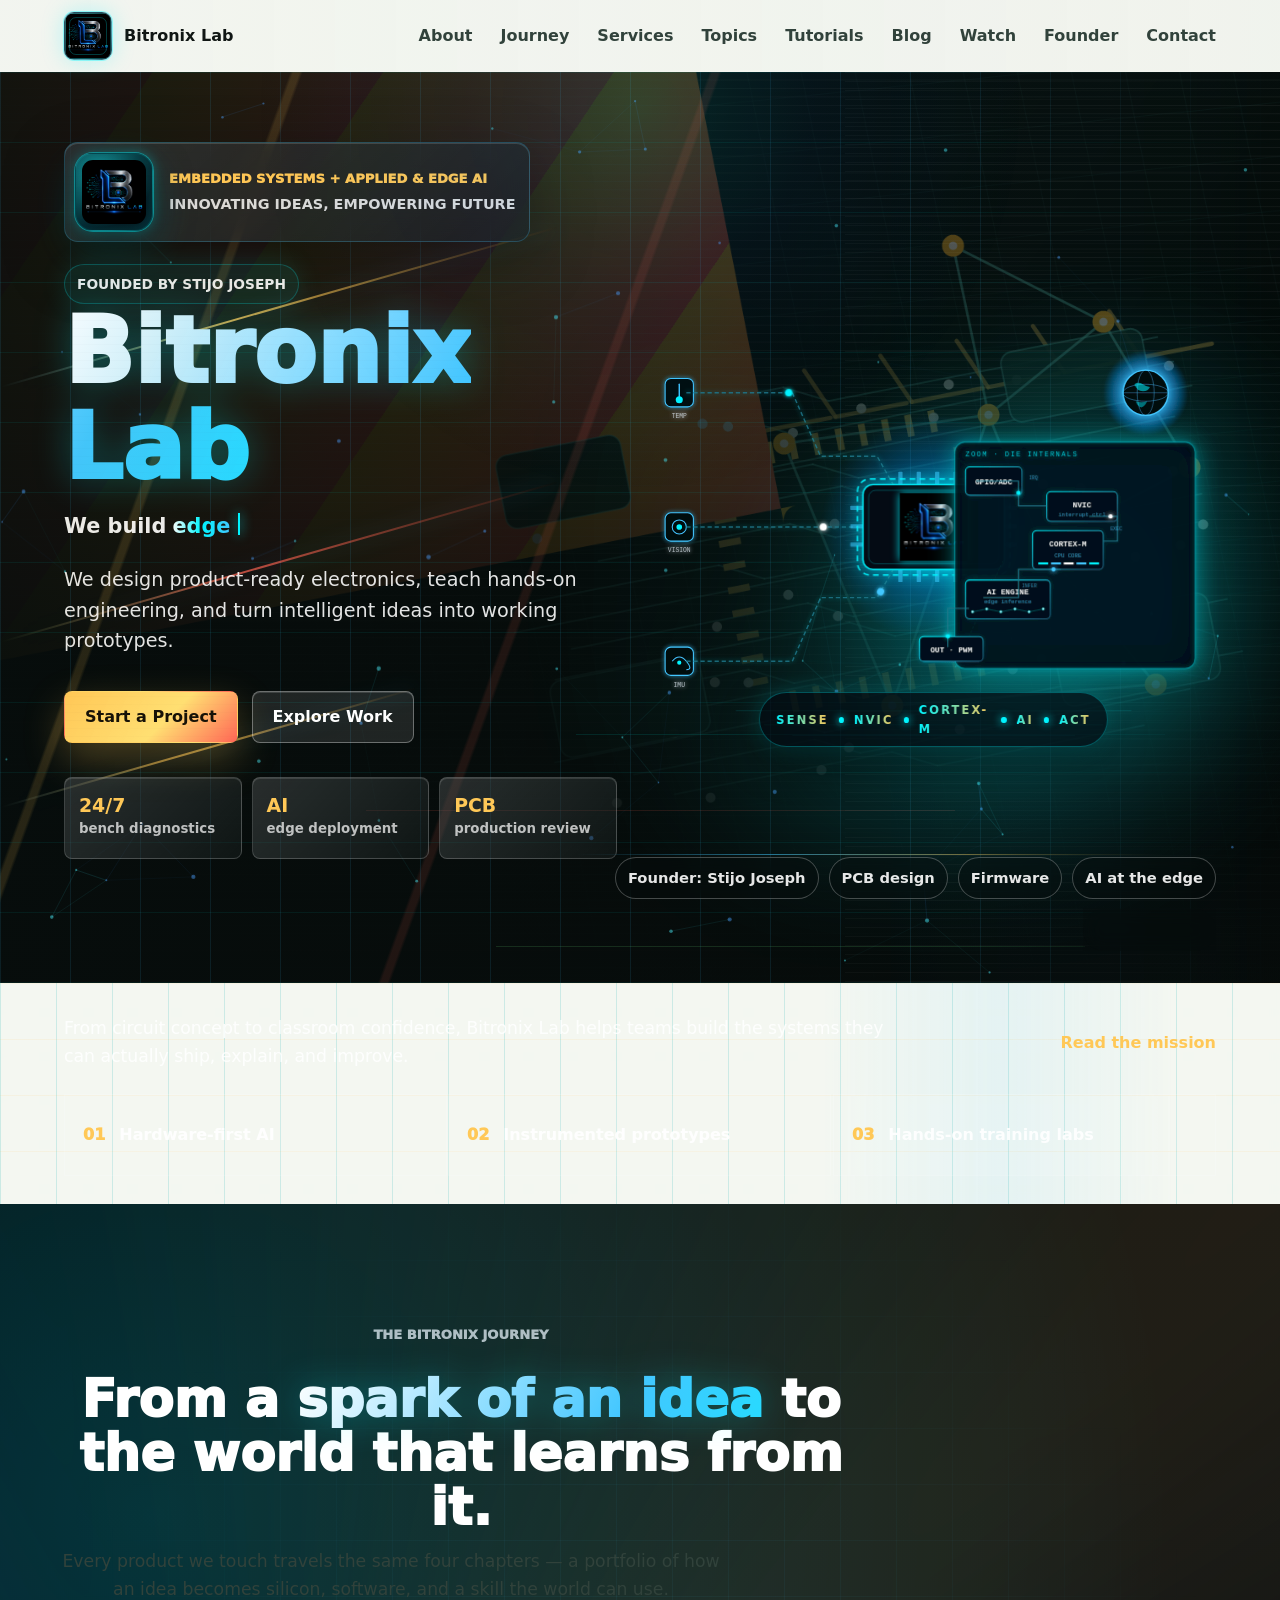
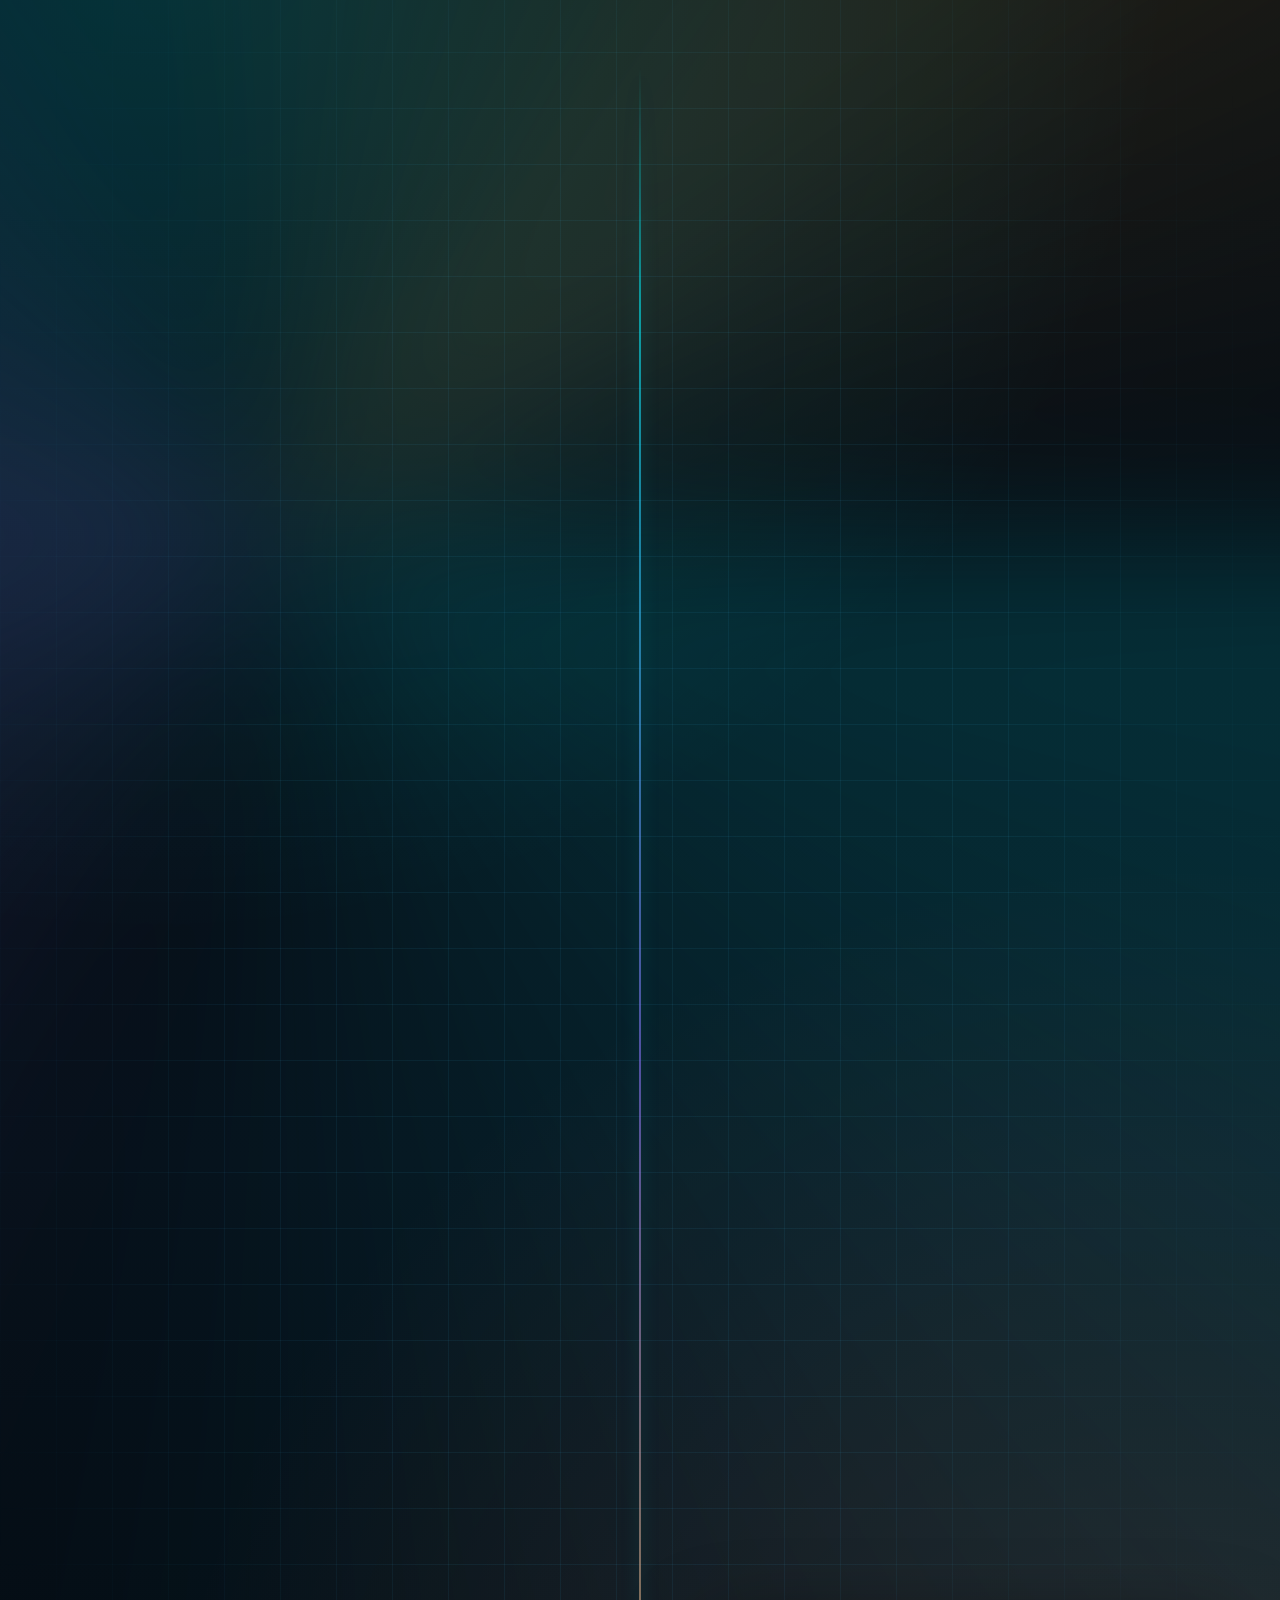
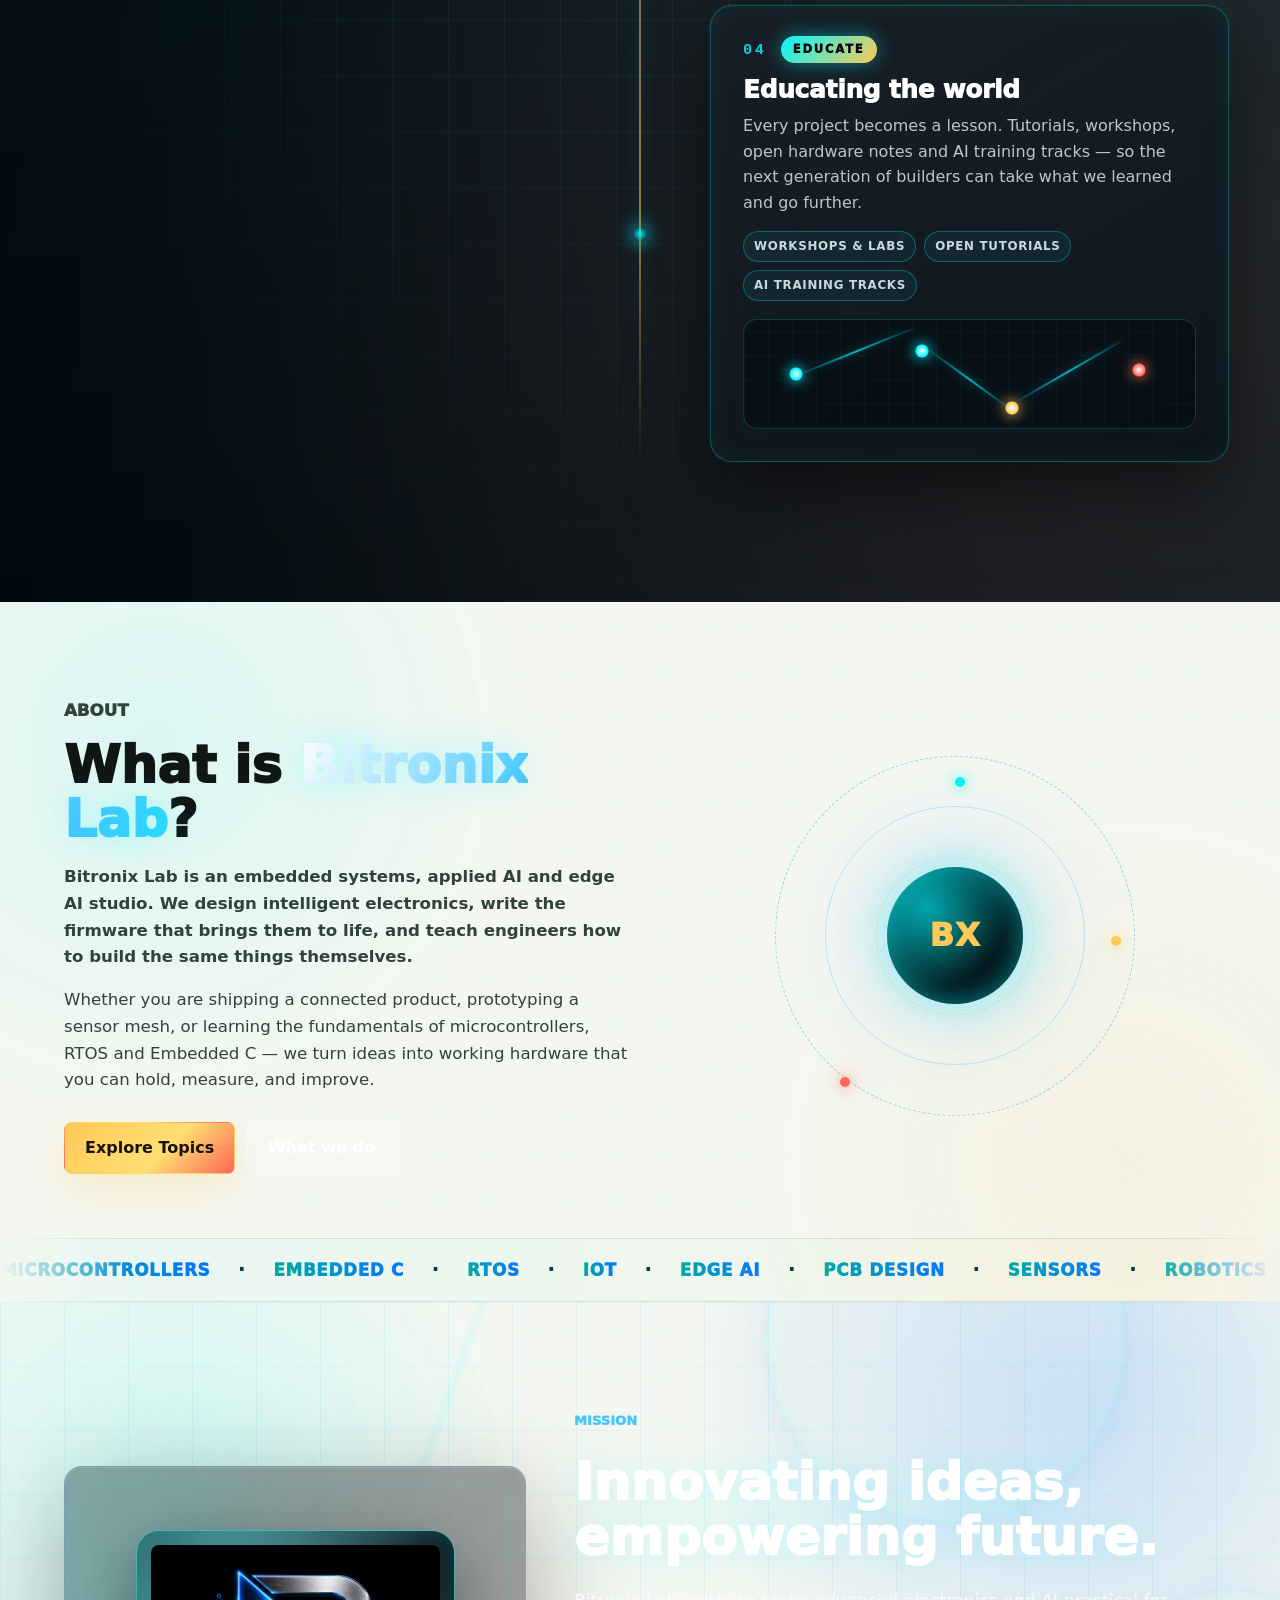
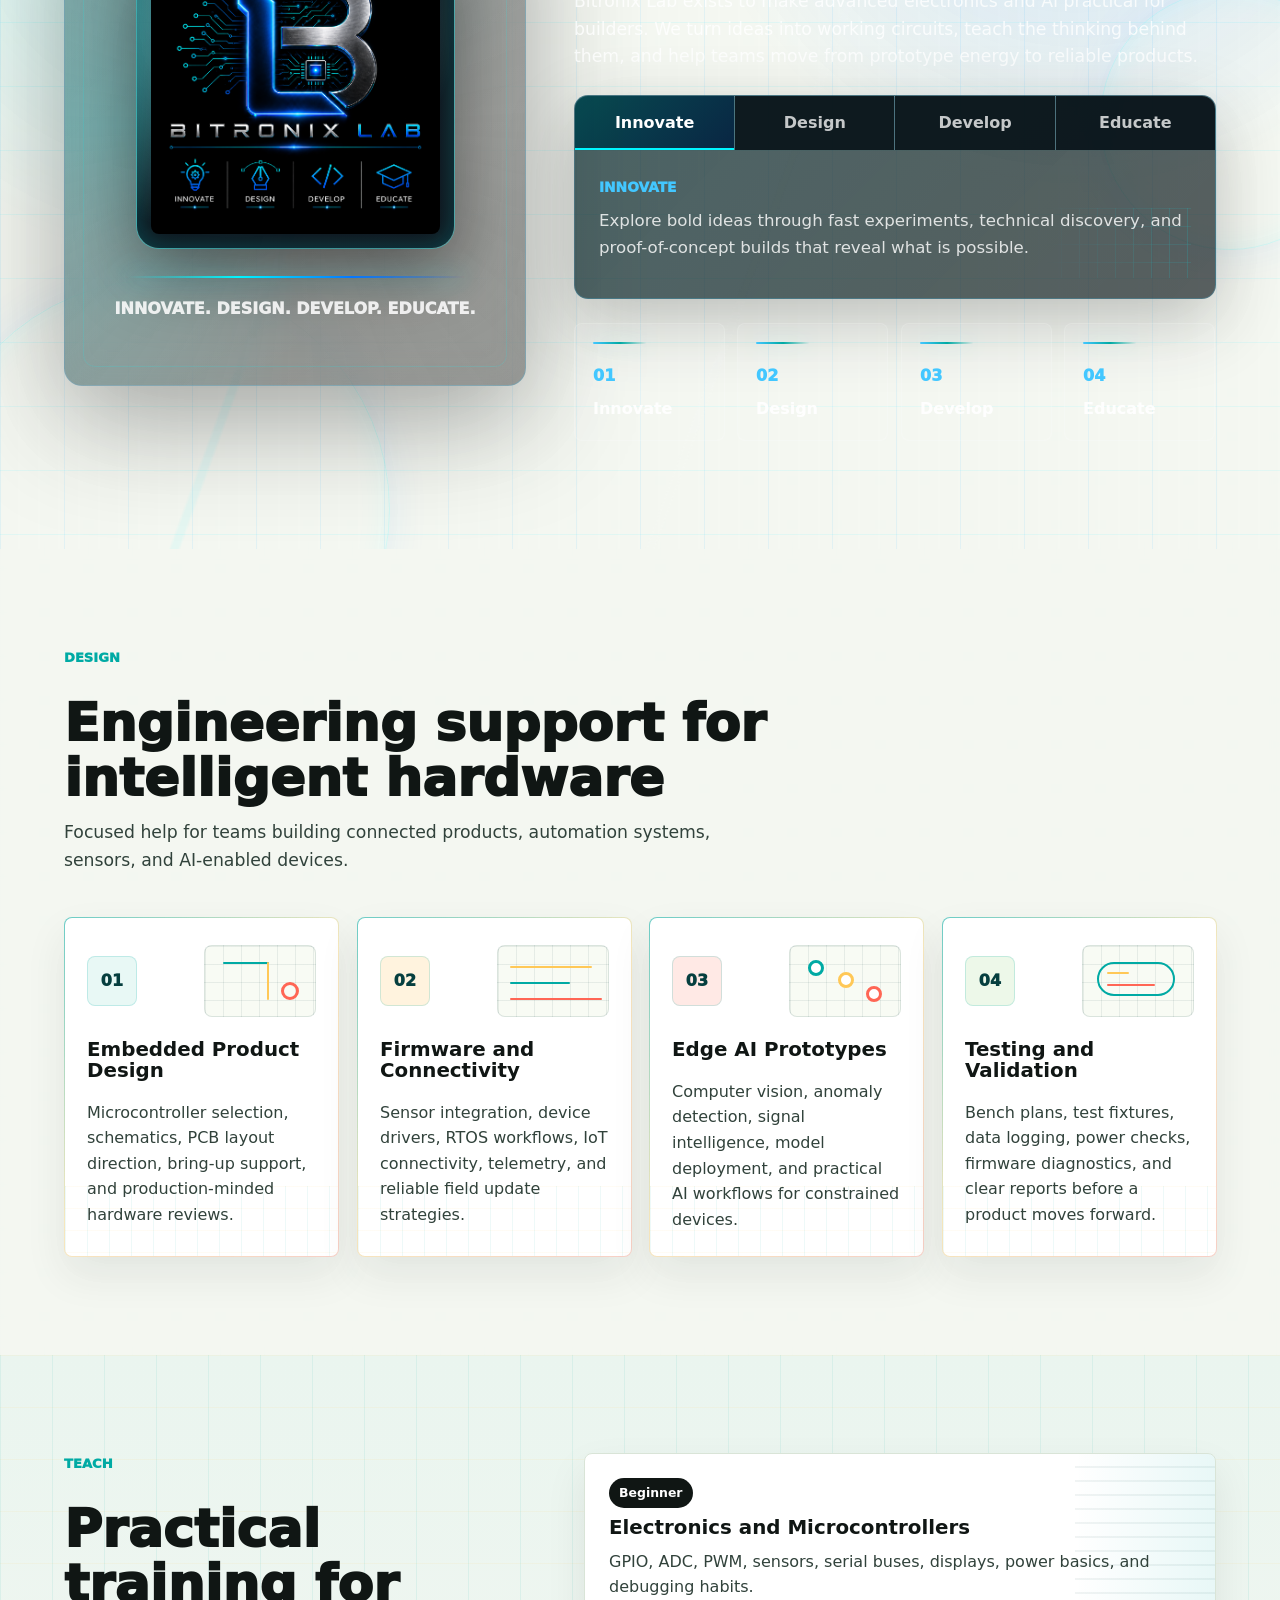
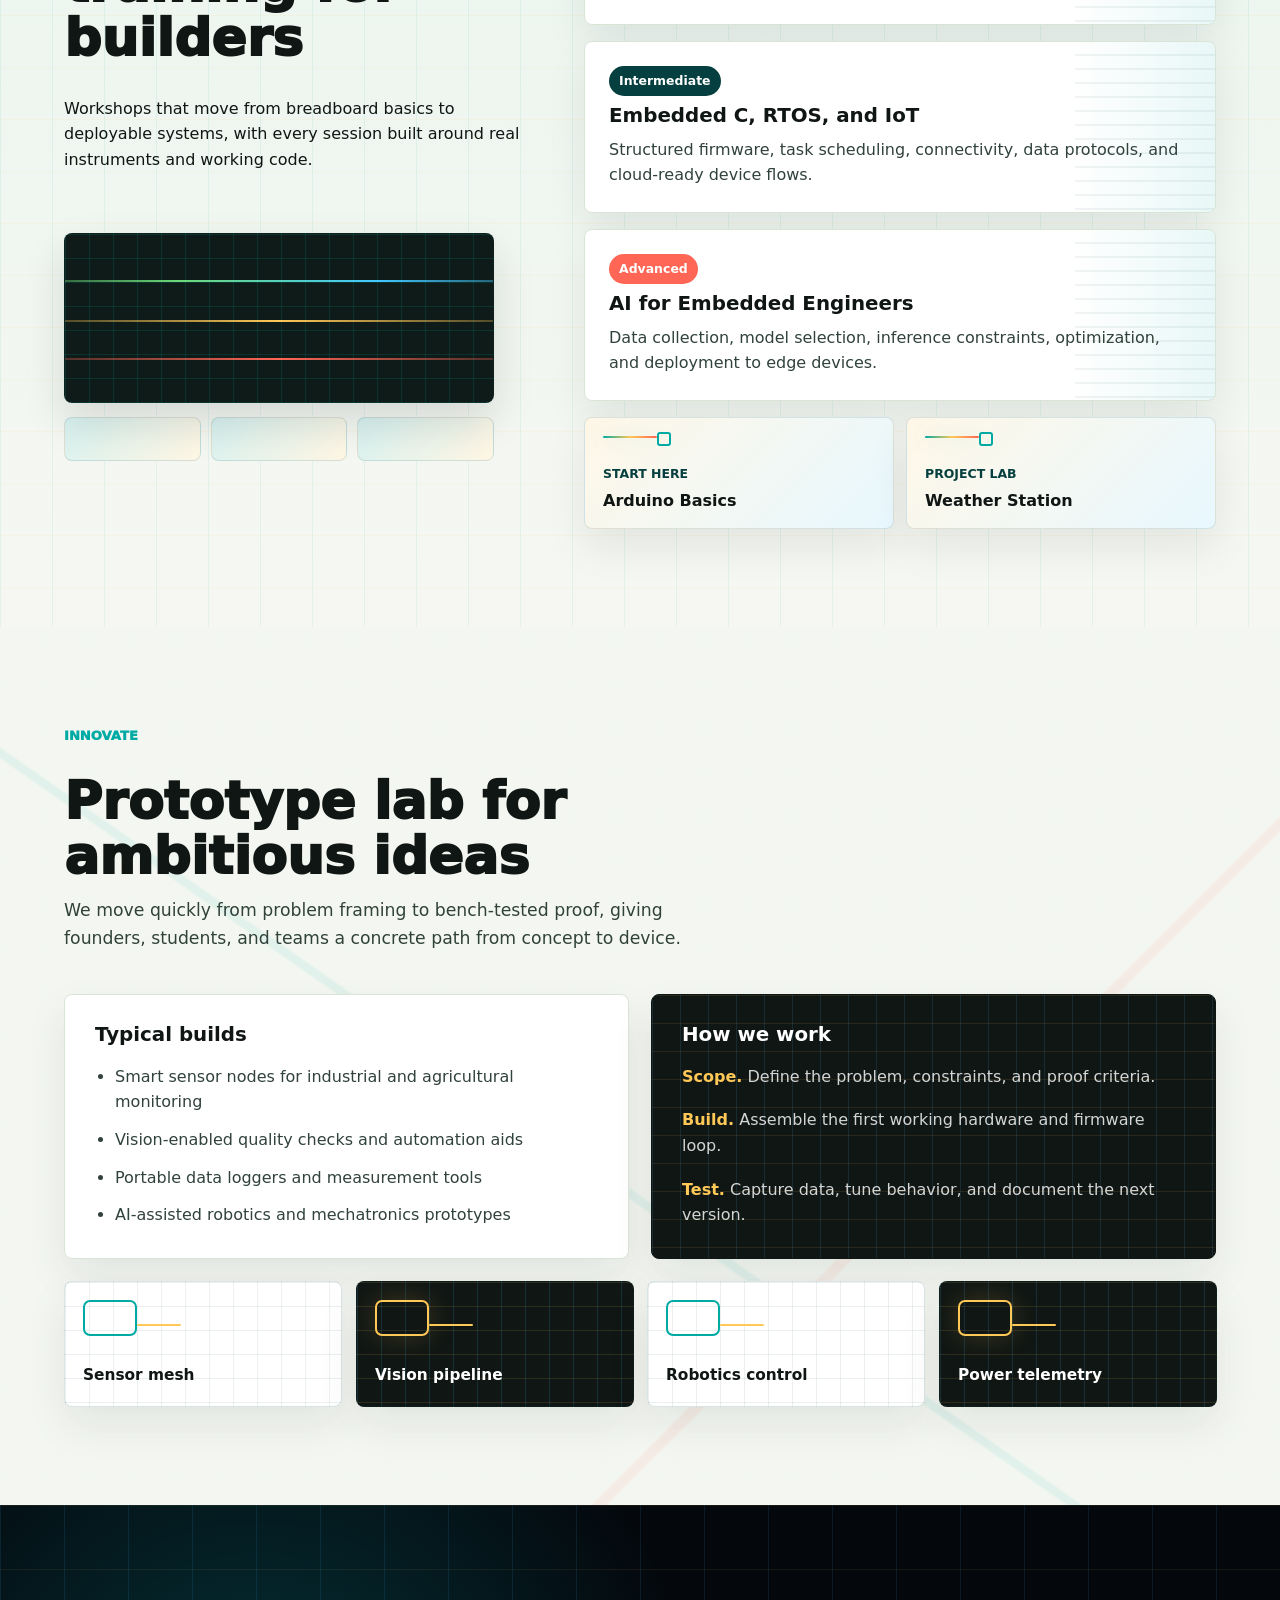
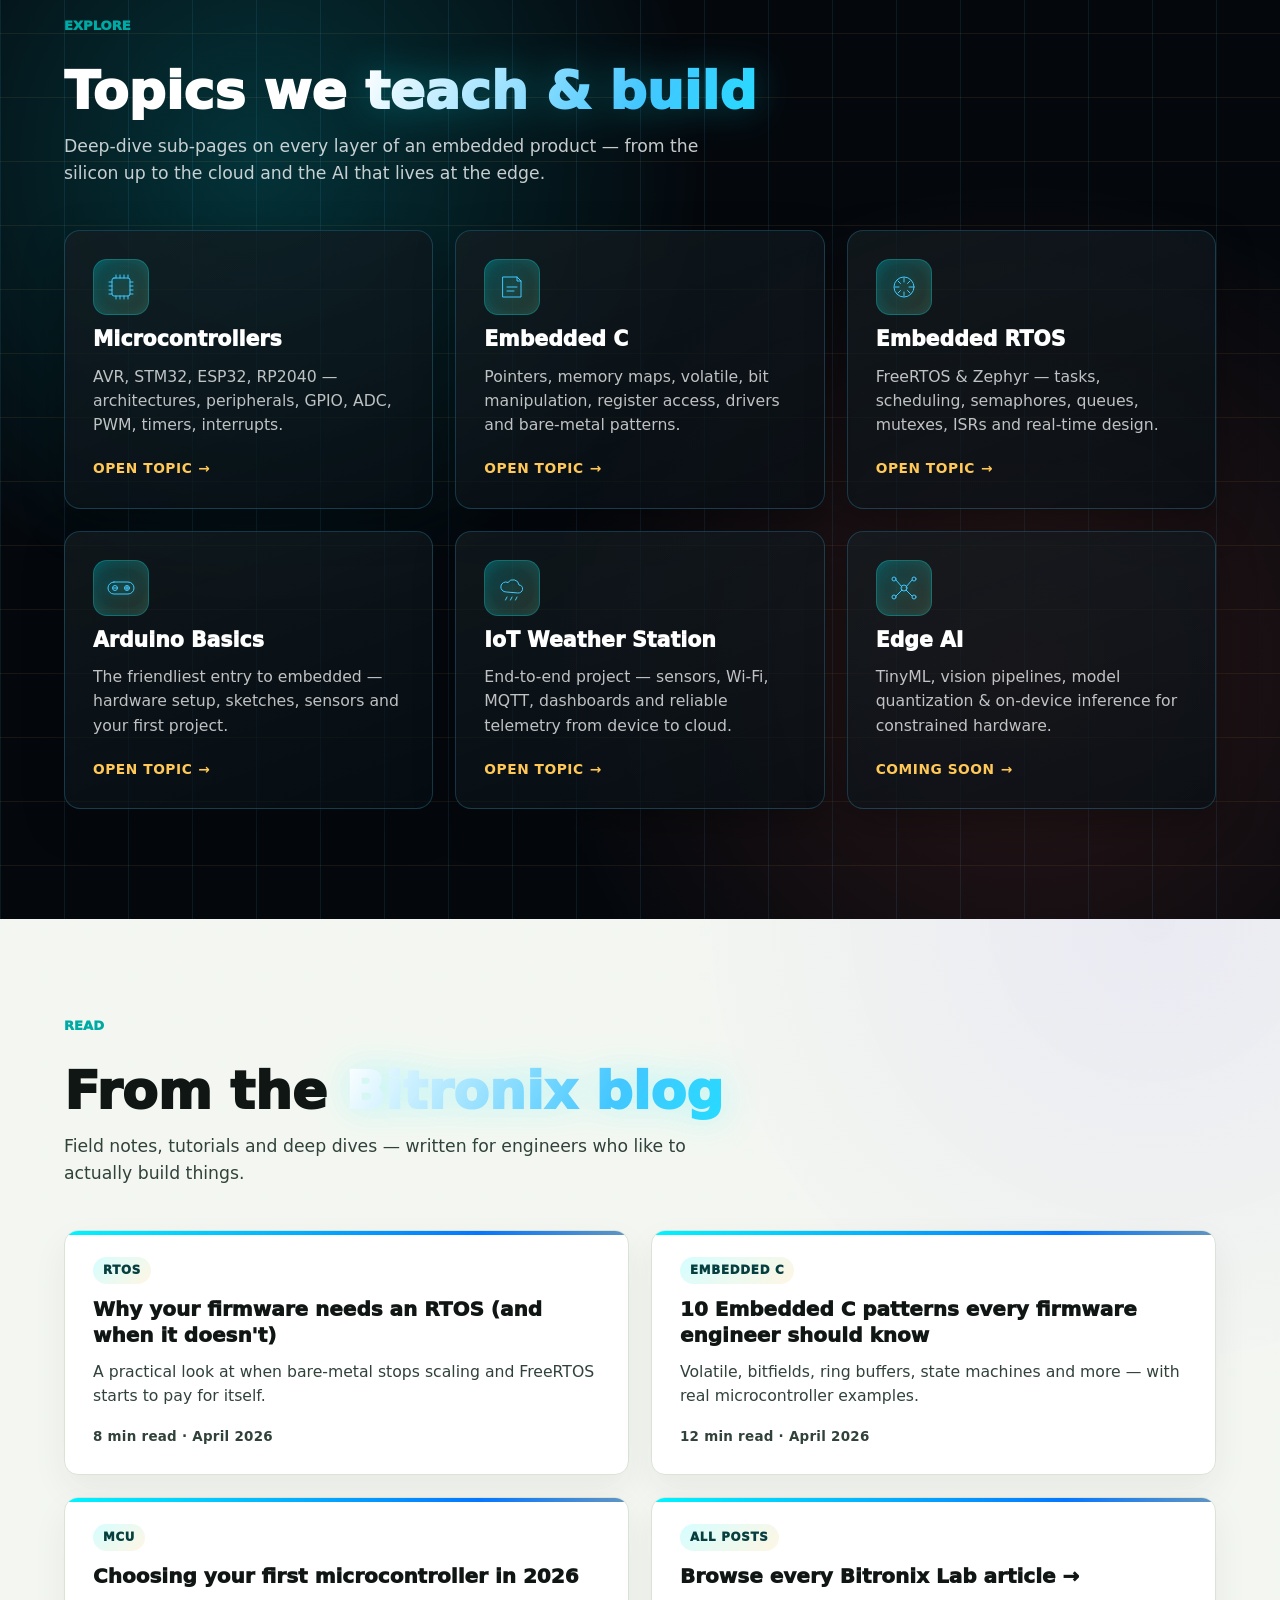
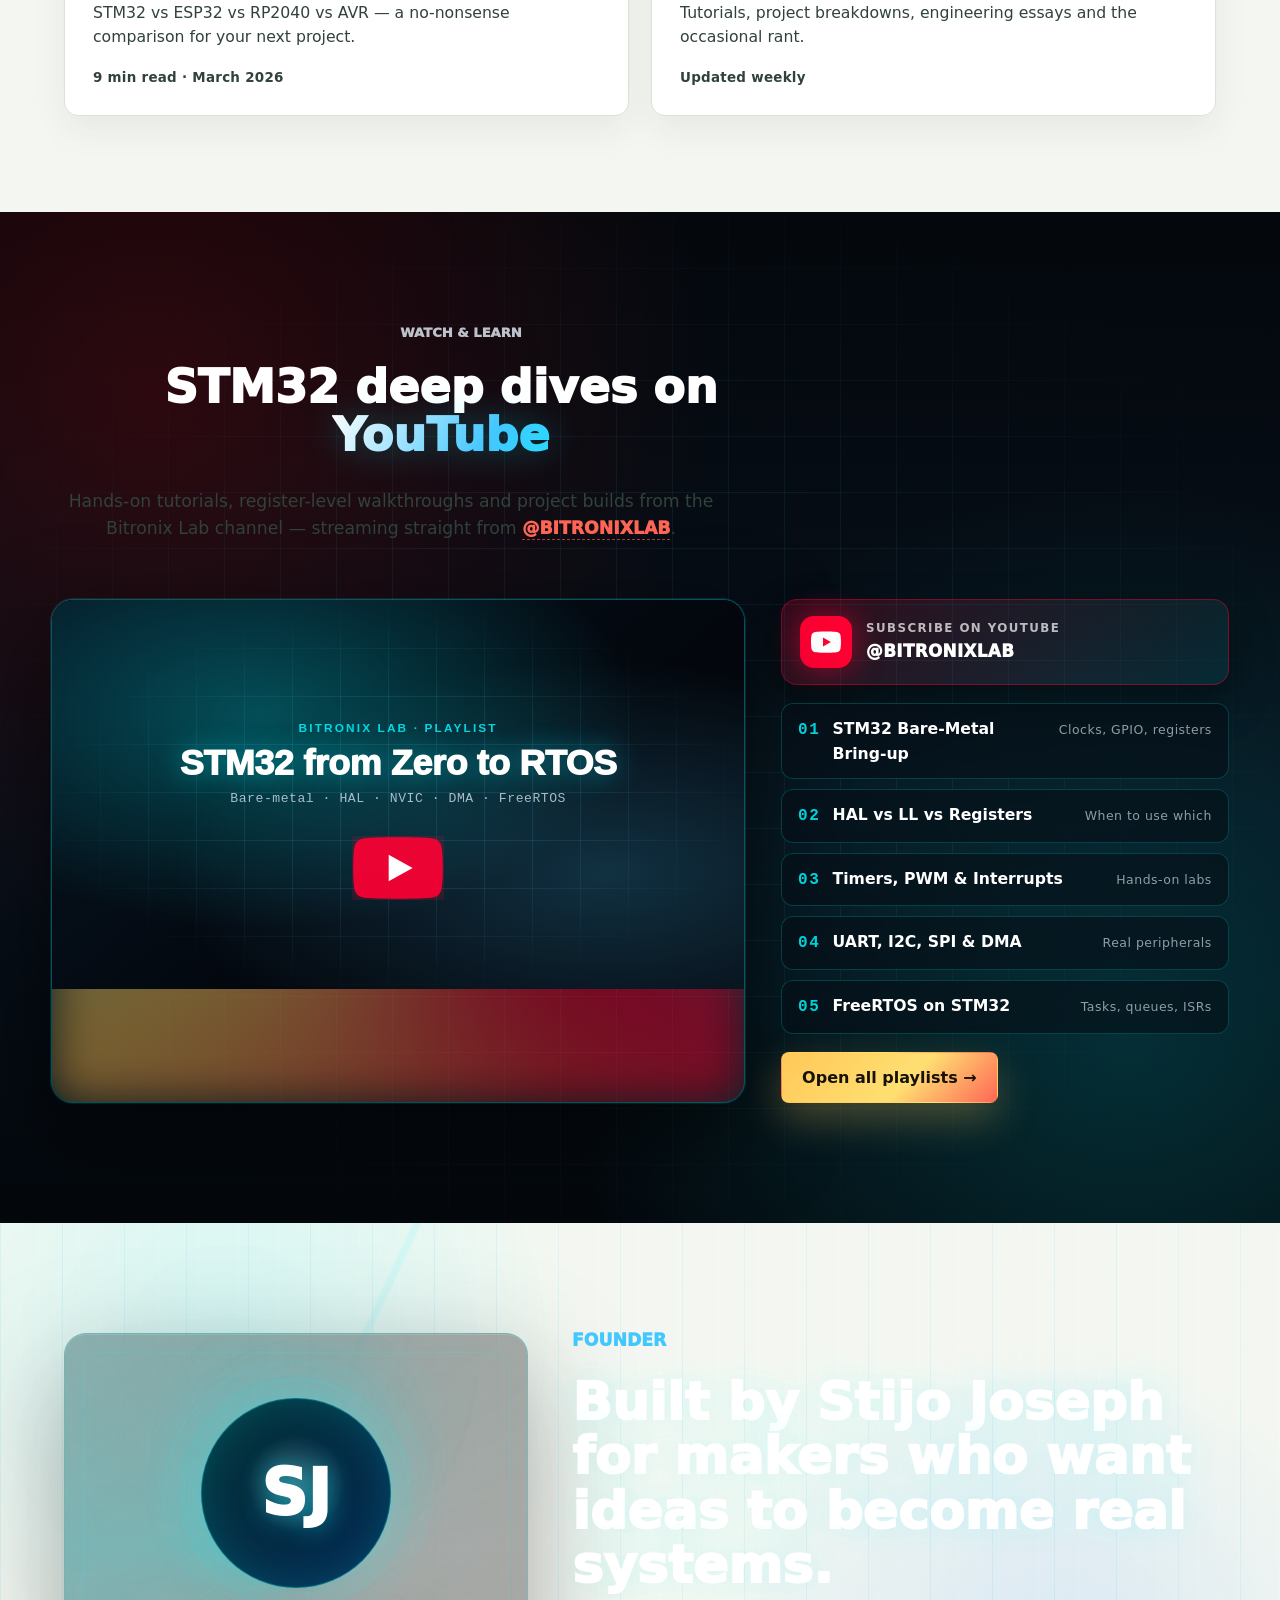
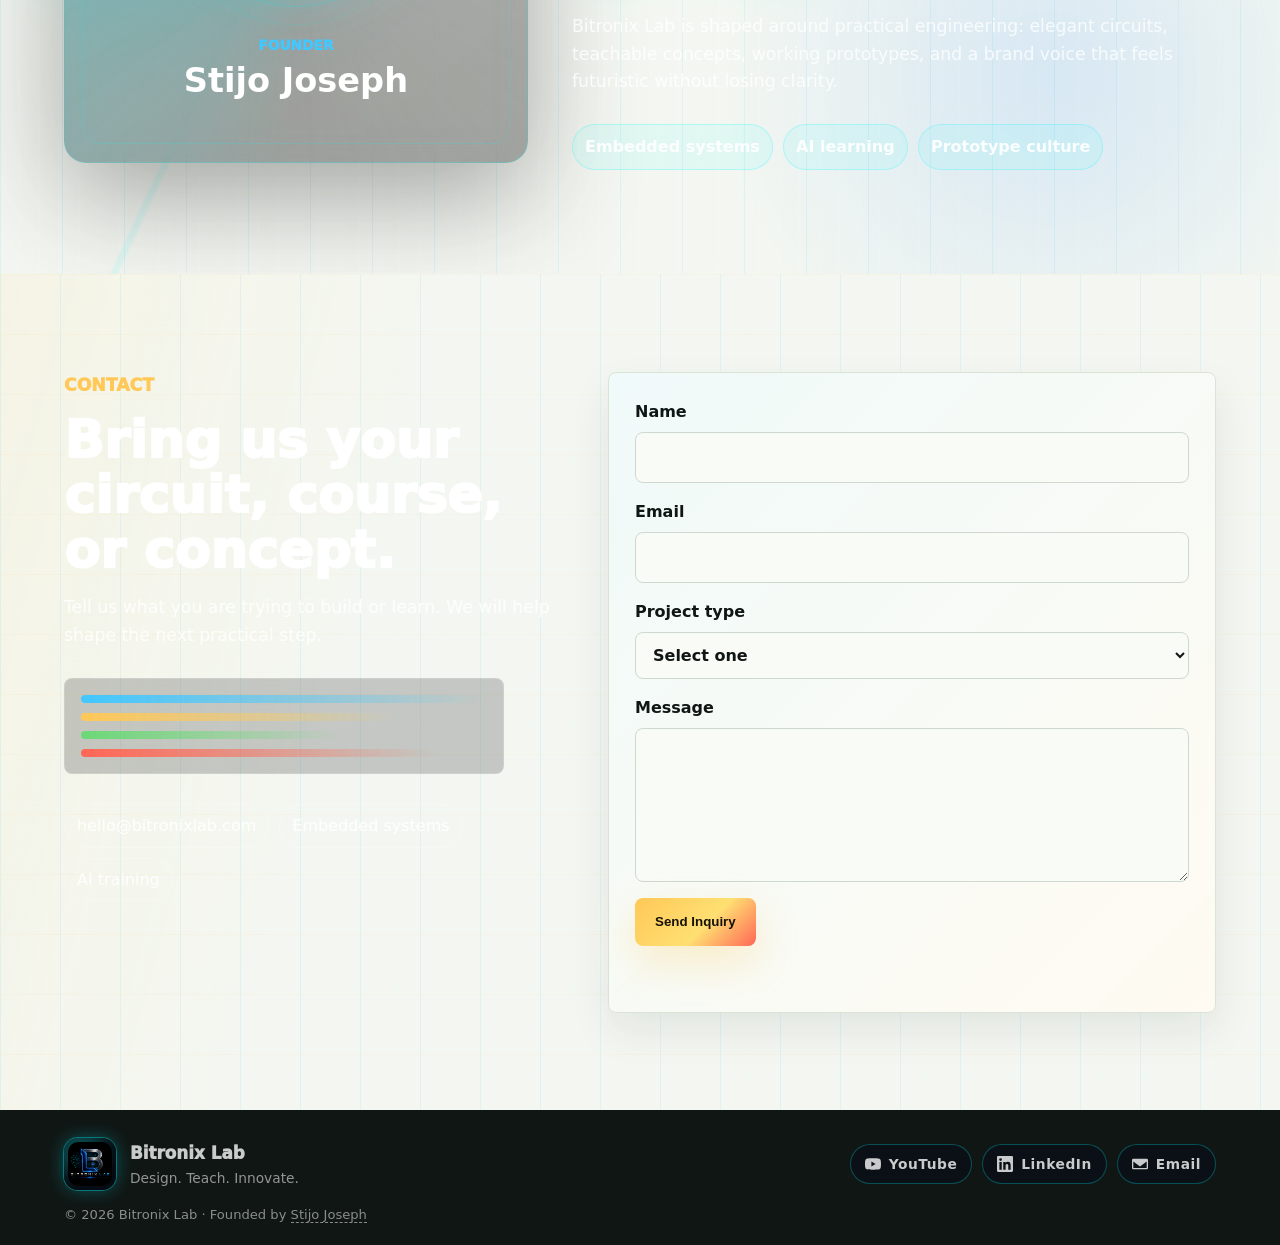
==== commit 13219d07: "big change 2" ====
--- a/index.html
+++ b/index.html
@@ -80,8 +80,8 @@
       </div>
 
       <div class="hero-visual" aria-hidden="true">
-        <div class="hero-chip-stage" data-magnetic data-tilt-3d>
-          <svg class="chip-scene" viewBox="0 0 600 600" xmlns="http://www.w3.org/2000/svg" aria-hidden="true" focusable="false">
+        <div class="hero-chip-stage hero-chip-stage-xl" data-magnetic data-tilt-3d>
+          <svg class="chip-scene" viewBox="0 0 800 600" xmlns="http://www.w3.org/2000/svg" aria-hidden="true" focusable="false">
             <defs>
               <radialGradient id="chipGlow" cx="50%" cy="50%" r="50%">
                 <stop offset="0%"  stop-color="#00f5ff" stop-opacity="0.85"/>
@@ -89,261 +89,236 @@
                 <stop offset="100%" stop-color="#0088ff" stop-opacity="0"/>
               </radialGradient>
               <radialGradient id="worldGlow" cx="50%" cy="50%" r="50%">
-                <stop offset="0%"  stop-color="#ffffff"  stop-opacity="0.95"/>
-                <stop offset="35%" stop-color="#ffc857"  stop-opacity="0.55"/>
-                <stop offset="100%" stop-color="#ffc857" stop-opacity="0"/>
+                <stop offset="0%"  stop-color="#ffffff" stop-opacity="0.95"/>
+                <stop offset="40%" stop-color="#43c7ff" stop-opacity="0.6"/>
+                <stop offset="100%" stop-color="#0088ff" stop-opacity="0"/>
               </radialGradient>
-              <linearGradient id="traceGrad" x1="0" y1="0" x2="1" y2="0">
-                <stop offset="0%"   stop-color="rgba(0,245,255,0)"/>
-                <stop offset="50%"  stop-color="rgba(0,245,255,0.85)"/>
-                <stop offset="100%" stop-color="rgba(0,245,255,0)"/>
+              <linearGradient id="zoomGrad" x1="0" y1="0" x2="1" y2="1">
+                <stop offset="0%"   stop-color="rgba(0,245,255,0.95)"/>
+                <stop offset="100%" stop-color="rgba(67,199,255,0.4)"/>
               </linearGradient>
               <filter id="neon" x="-30%" y="-30%" width="160%" height="160%">
                 <feGaussianBlur stdDeviation="3" result="b"/>
                 <feMerge><feMergeNode in="b"/><feMergeNode in="SourceGraphic"/></feMerge>
               </filter>
 
-              <!-- Reusable input PCB trace path (sensors -> chip) -->
-              <path id="inTraceA" d="M40 120 L180 120 L220 200 L280 200 L300 260" />
-              <path id="inTraceB" d="M40 300 L160 300 L210 300 L260 300 L300 300" />
-              <path id="inTraceC" d="M40 480 L180 480 L220 400 L280 400 L300 340" />
-              <!-- Output rays (chip -> world) -->
-              <path id="outRayA"  d="M300 300 L520 120" />
-              <path id="outRayB"  d="M300 300 L560 300" />
-              <path id="outRayC"  d="M300 300 L520 480" />
+              <!-- PCB traces from sensors to chip -->
+              <path id="inTraceA" d="M50 110 L200 110 L240 200 L320 200 L360 270" />
+              <path id="inTraceB" d="M50 300 L180 300 L240 300 L320 300 L360 300" />
+              <path id="inTraceC" d="M50 490 L200 490 L240 400 L320 400 L360 330" />
+
+              <!-- Internal bus lines (inside zoom window) -->
+              <path id="busSensorNVIC" d="M460 235 L520 235 L520 270 L560 270" />
+              <path id="busNVICCPU"   d="M620 285 L660 285 L660 320 L640 320" />
+              <path id="busCPUAI"     d="M580 360 L520 360 L520 400 L470 400" />
+              <path id="busAIOut"     d="M450 415 L420 415 L420 470" />
             </defs>
 
-            <!-- Soft chip aura -->
-            <circle class="chip-aura" cx="300" cy="300" r="120" fill="url(#chipGlow)"/>
-
-            <!-- INPUT PCB TRACES (left side: sensors / signals) -->
+            <!-- ====== AMBIENT AURA ====== -->
+            <circle class="chip-aura" cx="400" cy="300" r="160" fill="url(#chipGlow)"/>
+
+            <!-- ====== EXTERNAL SENSORS (left side) ====== -->
+            <g class="ext-sensors" filter="url(#neon)">
+              <!-- Thermometer sensor -->
+              <g class="sensor sensor-temp" transform="translate(20 90)">
+                <rect x="0" y="0" width="40" height="40" rx="8" fill="#04080d" stroke="#43c7ff" stroke-width="1.5"/>
+                <path d="M20 8 L20 26" stroke="#43c7ff" stroke-width="2" stroke-linecap="round"/>
+                <circle cx="20" cy="30" r="5" fill="#00f5ff"/>
+                <text x="20" y="56" text-anchor="middle" fill="rgba(236,246,255,0.7)" font-size="9" font-family="monospace">TEMP</text>
+              </g>
+              <!-- Camera/vision sensor -->
+              <g class="sensor sensor-vision" transform="translate(20 280)">
+                <rect x="0" y="0" width="40" height="40" rx="8" fill="#04080d" stroke="#43c7ff" stroke-width="1.5"/>
+                <circle cx="20" cy="20" r="10" fill="none" stroke="#43c7ff" stroke-width="1.5"/>
+                <circle cx="20" cy="20" r="4"  fill="#00f5ff"/>
+                <text x="20" y="56" text-anchor="middle" fill="rgba(236,246,255,0.7)" font-size="9" font-family="monospace">VISION</text>
+              </g>
+              <!-- IMU/motion sensor -->
+              <g class="sensor sensor-imu" transform="translate(20 470)">
+                <rect x="0" y="0" width="40" height="40" rx="8" fill="#04080d" stroke="#43c7ff" stroke-width="1.5"/>
+                <path d="M10 20 Q20 8 30 20 T30 32" fill="none" stroke="#43c7ff" stroke-width="1.5"/>
+                <circle cx="20" cy="22" r="3" fill="#00f5ff"/>
+                <text x="20" y="56" text-anchor="middle" fill="rgba(236,246,255,0.7)" font-size="9" font-family="monospace">IMU</text>
+              </g>
+            </g>
+
+            <!-- ====== INPUT TRACES ====== -->
             <g class="trace-layer in-traces" stroke="#1f7a8c" stroke-width="2" fill="none">
               <use href="#inTraceA"/>
               <use href="#inTraceB"/>
               <use href="#inTraceC"/>
-              <!-- Solder pads at chip edge -->
-              <circle cx="300" cy="260" r="3" fill="#43c7ff"/>
-              <circle cx="300" cy="300" r="3" fill="#43c7ff"/>
-              <circle cx="300" cy="340" r="3" fill="#43c7ff"/>
-              <!-- Sensor nodes at left edge -->
-              <g class="sensor-node">
-                <circle cx="40" cy="120" r="10" fill="#04080d" stroke="#43c7ff" stroke-width="2"/>
-                <circle cx="40" cy="120" r="3"  fill="#43c7ff"/>
-              </g>
-              <g class="sensor-node">
-                <circle cx="40" cy="300" r="10" fill="#04080d" stroke="#43c7ff" stroke-width="2"/>
-                <circle cx="40" cy="300" r="3"  fill="#43c7ff"/>
-              </g>
-              <g class="sensor-node">
-                <circle cx="40" cy="480" r="10" fill="#04080d" stroke="#43c7ff" stroke-width="2"/>
-                <circle cx="40" cy="480" r="3"  fill="#43c7ff"/>
-              </g>
+              <circle cx="360" cy="270" r="3" fill="#43c7ff"/>
+              <circle cx="360" cy="300" r="3" fill="#43c7ff"/>
+              <circle cx="360" cy="330" r="3" fill="#43c7ff"/>
             </g>
 
-            <!-- DATA SIGNALS streaming INTO the chip -->
+            <!-- ====== INPUT SIGNAL PACKETS ====== -->
             <g class="signals signals-in" filter="url(#neon)">
               <circle r="5" fill="#00f5ff">
-                <animateMotion dur="2.4s" repeatCount="indefinite" rotate="auto">
-                  <mpath href="#inTraceA"/>
-                </animateMotion>
+                <animateMotion dur="2.4s" repeatCount="indefinite" rotate="auto"><mpath href="#inTraceA"/></animateMotion>
                 <animate attributeName="opacity" values="0;1;1;0" keyTimes="0;0.1;0.85;1" dur="2.4s" repeatCount="indefinite"/>
               </circle>
-              <circle r="5" fill="#43c7ff">
-                <animateMotion dur="2s" begin="0.4s" repeatCount="indefinite" rotate="auto">
-                  <mpath href="#inTraceB"/>
-                </animateMotion>
+              <circle r="5" fill="#ffffff">
+                <animateMotion dur="2s" begin="0.4s" repeatCount="indefinite" rotate="auto"><mpath href="#inTraceB"/></animateMotion>
                 <animate attributeName="opacity" values="0;1;1;0" keyTimes="0;0.1;0.85;1" dur="2s" begin="0.4s" repeatCount="indefinite"/>
               </circle>
-              <circle r="5" fill="#00f5ff">
-                <animateMotion dur="2.6s" begin="0.9s" repeatCount="indefinite" rotate="auto">
-                  <mpath href="#inTraceC"/>
-                </animateMotion>
+              <circle r="5" fill="#43c7ff">
+                <animateMotion dur="2.6s" begin="0.9s" repeatCount="indefinite" rotate="auto"><mpath href="#inTraceC"/></animateMotion>
                 <animate attributeName="opacity" values="0;1;1;0" keyTimes="0;0.1;0.85;1" dur="2.6s" begin="0.9s" repeatCount="indefinite"/>
               </circle>
             </g>
 
-            <!-- THE CHIP (square package with the brand logo as silicon die) -->
+            <!-- ====== THE CHIP PACKAGE ====== -->
             <g class="chip-package">
-              <!-- pins on all four sides -->
               <g class="chip-pins" fill="#43c7ff">
-                <!-- left pins -->
-                <rect x="222" y="270" width="18" height="6" rx="1"/>
-                <rect x="222" y="296" width="18" height="6" rx="1"/>
-                <rect x="222" y="322" width="18" height="6" rx="1"/>
-                <!-- right pins -->
-                <rect x="360" y="270" width="18" height="6" rx="1"/>
-                <rect x="360" y="296" width="18" height="6" rx="1"/>
-                <rect x="360" y="322" width="18" height="6" rx="1"/>
-                <!-- top pins -->
-                <rect x="270" y="222" width="6" height="18" rx="1"/>
-                <rect x="296" y="222" width="6" height="18" rx="1"/>
-                <rect x="322" y="222" width="6" height="18" rx="1"/>
-                <!-- bottom pins -->
-                <rect x="270" y="360" width="6" height="18" rx="1"/>
-                <rect x="296" y="360" width="6" height="18" rx="1"/>
-                <rect x="322" y="360" width="6" height="18" rx="1"/>
-              </g>
-              <!-- chip body -->
-              <rect class="chip-body" x="240" y="240" width="120" height="120" rx="14"
+                <rect x="282" y="270" width="18" height="6" rx="1"/>
+                <rect x="282" y="296" width="18" height="6" rx="1"/>
+                <rect x="282" y="322" width="18" height="6" rx="1"/>
+                <rect x="500" y="270" width="18" height="6" rx="1"/>
+                <rect x="500" y="296" width="18" height="6" rx="1"/>
+                <rect x="500" y="322" width="18" height="6" rx="1"/>
+                <rect x="350" y="222" width="6" height="18" rx="1"/>
+                <rect x="376" y="222" width="6" height="18" rx="1"/>
+                <rect x="402" y="222" width="6" height="18" rx="1"/>
+                <rect x="428" y="222" width="6" height="18" rx="1"/>
+                <rect x="350" y="360" width="6" height="18" rx="1"/>
+                <rect x="376" y="360" width="6" height="18" rx="1"/>
+                <rect x="402" y="360" width="6" height="18" rx="1"/>
+                <rect x="428" y="360" width="6" height="18" rx="1"/>
+              </g>
+              <rect class="chip-body" x="300" y="240" width="200" height="120" rx="14"
                     fill="#040b14" stroke="#00f5ff" stroke-width="2"/>
-              <!-- inner edge highlight -->
-              <rect x="248" y="248" width="104" height="104" rx="10"
+              <rect x="308" y="248" width="184" height="104" rx="10"
                     fill="none" stroke="rgba(0,245,255,0.35)" stroke-width="1"/>
-              <!-- silicon die = brand logo -->
+              <!-- silicon die — brand logo, BIG -->
               <image class="chip-die" href="Website/assets/brand_logo.png"
-                     x="252" y="252" width="96" height="96"/>
-              <!-- Edge-AI processing pulse around chip -->
-              <rect class="chip-process" x="232" y="232" width="136" height="136" rx="18"
+                     x="312" y="252" width="176" height="96" preserveAspectRatio="xMidYMid meet"/>
+              <rect class="chip-process" x="292" y="232" width="216" height="136" rx="18"
                     fill="none" stroke="#00f5ff" stroke-width="2"/>
             </g>
 
-            <!-- EDGE-AI NEURAL OVERLAY (appears while chip "thinks") -->
-            <g class="ai-net" stroke="rgba(255,200,87,0.75)" stroke-width="1" fill="#ffc857" filter="url(#neon)">
-              <!-- input column -->
-              <circle cx="262" cy="270" r="2"/>
-              <circle cx="262" cy="300" r="2"/>
-              <circle cx="262" cy="330" r="2"/>
-              <!-- hidden column -->
-              <circle cx="300" cy="262" r="2"/>
-              <circle cx="300" cy="300" r="3"/>
-              <circle cx="300" cy="338" r="2"/>
-              <!-- output column -->
-              <circle cx="338" cy="270" r="2"/>
-              <circle cx="338" cy="300" r="2"/>
-              <circle cx="338" cy="330" r="2"/>
-              <!-- connections -->
-              <g stroke-opacity="0.55">
-                <line x1="262" y1="270" x2="300" y2="262"/>
-                <line x1="262" y1="270" x2="300" y2="300"/>
-                <line x1="262" y1="300" x2="300" y2="262"/>
-                <line x1="262" y1="300" x2="300" y2="300"/>
-                <line x1="262" y1="300" x2="300" y2="338"/>
-                <line x1="262" y1="330" x2="300" y2="300"/>
-                <line x1="262" y1="330" x2="300" y2="338"/>
-                <line x1="300" y1="262" x2="338" y2="270"/>
-                <line x1="300" y1="262" x2="338" y2="300"/>
-                <line x1="300" y1="300" x2="338" y2="270"/>
-                <line x1="300" y1="300" x2="338" y2="300"/>
-                <line x1="300" y1="300" x2="338" y2="330"/>
-                <line x1="300" y1="338" x2="338" y2="300"/>
-                <line x1="300" y1="338" x2="338" y2="330"/>
+            <!-- ====== ZOOM-IN WINDOW (right side, magnified internals) ====== -->
+            <g class="chip-zoom" filter="url(#neon)">
+              <!-- Magnifier lens lines from chip to zoom window -->
+              <line class="zoom-link" x1="498" y1="252" x2="430" y2="200" stroke="rgba(0,245,255,0.45)" stroke-dasharray="3 3"/>
+              <line class="zoom-link" x1="498" y1="348" x2="430" y2="500" stroke="rgba(0,245,255,0.45)" stroke-dasharray="3 3"/>
+
+              <!-- Zoom panel background -->
+              <rect class="zoom-panel" x="430" y="180" width="340" height="320" rx="14"
+                    fill="rgba(4,10,18,0.78)" stroke="rgba(0,245,255,0.45)" stroke-width="1.5"/>
+              <text x="445" y="200" fill="rgba(0,245,255,0.85)" font-size="10" font-family="monospace" letter-spacing="2">ZOOM · DIE INTERNALS</text>
+
+              <!-- Internal blocks -->
+              <!-- SENSOR I/O block -->
+              <g class="zblock zblock-io">
+                <rect x="445" y="215" width="80" height="40" rx="6" fill="#04101a" stroke="url(#zoomGrad)" stroke-width="1.5"/>
+                <text x="485" y="240" text-anchor="middle" fill="#ffffff" font-size="11" font-family="monospace" font-weight="700">GPIO/ADC</text>
+              </g>
+
+              <!-- NVIC block -->
+              <g class="zblock zblock-nvic">
+                <rect x="560" y="250" width="100" height="42" rx="6" fill="#04101a" stroke="url(#zoomGrad)" stroke-width="1.5"/>
+                <text x="610" y="272" text-anchor="middle" fill="#ffffff" font-size="11" font-family="monospace" font-weight="700">NVIC</text>
+                <text x="610" y="285" text-anchor="middle" fill="rgba(67,199,255,0.85)" font-size="8" font-family="monospace">interrupt ctrl</text>
+              </g>
+
+              <!-- CPU CORE block -->
+              <g class="zblock zblock-cpu">
+                <rect x="540" y="305" width="100" height="55" rx="6" fill="#04101a" stroke="url(#zoomGrad)" stroke-width="1.5"/>
+                <text x="590" y="328" text-anchor="middle" fill="#ffffff" font-size="11" font-family="monospace" font-weight="700">CORTEX-M</text>
+                <text x="590" y="343" text-anchor="middle" fill="rgba(67,199,255,0.85)" font-size="8" font-family="monospace">CPU CORE</text>
+                <!-- mini register bars -->
+                <g class="cpu-regs">
+                  <rect x="548" y="350" width="14" height="3" fill="#00f5ff"/>
+                  <rect x="566" y="350" width="14" height="3" fill="#43c7ff"/>
+                  <rect x="584" y="350" width="14" height="3" fill="#ffffff"/>
+                  <rect x="602" y="350" width="14" height="3" fill="#43c7ff"/>
+                  <rect x="620" y="350" width="14" height="3" fill="#00f5ff"/>
+                </g>
+              </g>
+
+              <!-- AI ENGINE block -->
+              <g class="zblock zblock-ai">
+                <rect x="445" y="375" width="120" height="55" rx="6" fill="#04101a" stroke="url(#zoomGrad)" stroke-width="1.5"/>
+                <text x="505" y="395" text-anchor="middle" fill="#ffffff" font-size="11" font-family="monospace" font-weight="700">AI ENGINE</text>
+                <text x="505" y="408" text-anchor="middle" fill="rgba(67,199,255,0.85)" font-size="8" font-family="monospace">edge inference</text>
+                <!-- tiny neural net inside -->
+                <g class="ai-mini" stroke="rgba(0,245,255,0.7)" fill="#ffffff">
+                  <circle cx="455" cy="420" r="1.6"/><circle cx="475" cy="416" r="1.6"/>
+                  <circle cx="495" cy="420" r="1.6"/><circle cx="515" cy="416" r="1.6"/>
+                  <circle cx="535" cy="420" r="1.6"/><circle cx="555" cy="416" r="1.6"/>
+                  <line x1="455" y1="420" x2="475" y2="416" stroke-width="0.5"/>
+                  <line x1="475" y1="416" x2="495" y2="420" stroke-width="0.5"/>
+                  <line x1="495" y1="420" x2="515" y2="416" stroke-width="0.5"/>
+                  <line x1="515" y1="416" x2="535" y2="420" stroke-width="0.5"/>
+                  <line x1="535" y1="420" x2="555" y2="416" stroke-width="0.5"/>
+                </g>
+              </g>
+
+              <!-- OUT GPIO block -->
+              <g class="zblock zblock-out">
+                <rect x="380" y="455" width="90" height="35" rx="6" fill="#04101a" stroke="url(#zoomGrad)" stroke-width="1.5"/>
+                <text x="425" y="477" text-anchor="middle" fill="#ffffff" font-size="11" font-family="monospace" font-weight="700">OUT · PWM</text>
+              </g>
+
+              <!-- Internal bus traces -->
+              <g class="zoom-bus" stroke="#1f7a8c" stroke-width="1.5" fill="none">
+                <use href="#busSensorNVIC"/>
+                <use href="#busNVICCPU"/>
+                <use href="#busCPUAI"/>
+                <use href="#busAIOut"/>
+              </g>
+              <!-- Bus labels -->
+              <text x="535" y="232" fill="rgba(67,199,255,0.7)" font-size="7" font-family="monospace">IRQ</text>
+              <text x="650" y="305" fill="rgba(67,199,255,0.7)" font-size="7" font-family="monospace">EXEC</text>
+              <text x="525" y="385" fill="rgba(67,199,255,0.7)" font-size="7" font-family="monospace">INFER</text>
+
+              <!-- Animated packets traveling through internals -->
+              <g class="zoom-packets" filter="url(#neon)">
+                <circle r="3" fill="#00f5ff">
+                  <animateMotion dur="3.6s" repeatCount="indefinite"><mpath href="#busSensorNVIC"/></animateMotion>
+                </circle>
+                <circle r="3" fill="#ffffff">
+                  <animateMotion dur="3.6s" begin="0.9s" repeatCount="indefinite"><mpath href="#busNVICCPU"/></animateMotion>
+                </circle>
+                <circle r="3" fill="#43c7ff">
+                  <animateMotion dur="3.6s" begin="1.8s" repeatCount="indefinite"><mpath href="#busCPUAI"/></animateMotion>
+                </circle>
+                <circle r="3" fill="#00f5ff">
+                  <animateMotion dur="3.6s" begin="2.7s" repeatCount="indefinite"><mpath href="#busAIOut"/></animateMotion>
+                </circle>
               </g>
             </g>
 
-            <!-- OUTPUT RAYS (chip -> outside world) -->
-            <g class="trace-layer out-rays" stroke="rgba(255,200,87,0.45)" stroke-width="2" fill="none">
-              <use href="#outRayA"/>
-              <use href="#outRayB"/>
-              <use href="#outRayC"/>
+            <!-- ====== BIG ENERGY OUTPUT — expanding ring waves ====== -->
+            <g class="energy-output" filter="url(#neon)">
+              <circle class="energy-ring r1" cx="400" cy="300" r="80"  fill="none" stroke="#00f5ff" stroke-width="2"/>
+              <circle class="energy-ring r2" cx="400" cy="300" r="80"  fill="none" stroke="#43c7ff" stroke-width="2"/>
+              <circle class="energy-ring r3" cx="400" cy="300" r="80"  fill="none" stroke="#ffffff" stroke-width="2"/>
             </g>
 
-            <!-- Light packets traveling outward -->
-            <g class="signals signals-out" filter="url(#neon)">
-              <circle r="6" fill="#ffc857">
-                <animateMotion dur="2.2s" begin="0.6s" repeatCount="indefinite" rotate="auto">
-                  <mpath href="#outRayA"/>
-                </animateMotion>
-                <animate attributeName="opacity" values="0;1;1;0" keyTimes="0;0.1;0.85;1" dur="2.2s" begin="0.6s" repeatCount="indefinite"/>
-              </circle>
-              <circle r="6" fill="#ffe88a">
-                <animateMotion dur="2s" begin="1s" repeatCount="indefinite" rotate="auto">
-                  <mpath href="#outRayB"/>
-                </animateMotion>
-                <animate attributeName="opacity" values="0;1;1;0" keyTimes="0;0.1;0.85;1" dur="2s" begin="1s" repeatCount="indefinite"/>
-              </circle>
-              <circle r="6" fill="#ff6655">
-                <animateMotion dur="2.4s" begin="1.4s" repeatCount="indefinite" rotate="auto">
-                  <mpath href="#outRayC"/>
-                </animateMotion>
-                <animate attributeName="opacity" values="0;1;1;0" keyTimes="0;0.1;0.85;1" dur="2.4s" begin="1.4s" repeatCount="indefinite"/>
-              </circle>
+            <!-- ====== WORLD being illuminated (top-right small) ====== -->
+            <g class="world-group" filter="url(#neon)" transform="translate(0 -10)">
+              <circle class="world-halo" cx="700" cy="120" r="60" fill="url(#worldGlow)"/>
+              <circle cx="700" cy="120" r="32" fill="#04080d" stroke="#43c7ff" stroke-width="2"/>
+              <ellipse cx="700" cy="120" rx="32" ry="12" fill="none" stroke="rgba(67,199,255,0.6)" stroke-width="1"/>
+              <ellipse cx="700" cy="120" rx="12" ry="32" fill="none" stroke="rgba(67,199,255,0.6)" stroke-width="1"/>
+              <line x1="668" y1="120" x2="732" y2="120" stroke="rgba(67,199,255,0.5)"/>
+              <path d="M684 108 q6 -4 12 0 t10 4 q-2 6 -10 6 t-12 -10z" fill="rgba(0,245,255,0.55)"/>
+              <path d="M686 132 q8 3 16 0 q-2 6 -8 9 q-6 -2 -8 -9z" fill="rgba(0,245,255,0.45)"/>
             </g>
 
-            <!-- THE WORLD (right side) being illuminated / changed -->
-            <g class="world-group" filter="url(#neon)">
-              <!-- world halo that pulses when light hits -->
-              <circle class="world-halo" cx="540" cy="300" r="80" fill="url(#worldGlow)"/>
-              <!-- globe -->
-              <circle cx="540" cy="300" r="46" fill="#04080d" stroke="#ffc857" stroke-width="2"/>
-              <!-- meridians -->
-              <ellipse cx="540" cy="300" rx="46" ry="18" fill="none" stroke="rgba(255,200,87,0.5)" stroke-width="1"/>
-              <ellipse cx="540" cy="300" rx="18" ry="46" fill="none" stroke="rgba(255,200,87,0.5)" stroke-width="1"/>
-              <line x1="494" y1="300" x2="586" y2="300" stroke="rgba(255,200,87,0.4)"/>
-              <!-- continents (abstract) -->
-              <path d="M518 282 q8 -6 18 0 t14 6 q-4 8 -14 8 t-18 -14z"
-                    fill="rgba(255,200,87,0.55)"/>
-              <path d="M520 318 q10 4 22 0 q-2 8 -12 12 q-8 -2 -10 -12z"
-                    fill="rgba(255,200,87,0.45)"/>
-              <!-- light bulb above world -->
-              <g class="world-bulb">
-                <circle cx="540" cy="210" r="14" fill="#ffe88a" opacity="0.9"/>
-                <rect x="534" y="222" width="12" height="6" rx="1" fill="#ffc857"/>
-              </g>
-            </g>
-
-            <!-- Floor reflection grid -->
+            <!-- Floor shimmer -->
             <g class="floor-grid" stroke="rgba(0,245,255,0.18)" stroke-width="1">
-              <line x1="80"  y1="560" x2="520" y2="560"/>
-              <line x1="120" y1="580" x2="480" y2="580"/>
-              <line x1="160" y1="595" x2="440" y2="595"/>
+              <line x1="120" y1="560" x2="680" y2="560"/>
+              <line x1="160" y1="580" x2="640" y2="580"/>
+              <line x1="200" y1="595" x2="600" y2="595"/>
             </g>
           </svg>
 
           <span class="chip-label" aria-hidden="true">
-            <em>SENSE</em><i></i><em>PROCESS · EDGE&nbsp;AI</em><i></i><em>ACT</em>
+            <em>SENSE</em><i></i><em>NVIC</em><i></i><em>CORTEX-M</em><i></i><em>AI</em><i></i><em>ACT</em>
           </span>
-        </div>
-
-        <div class="lab-device" data-magnetic>
-          <div class="device-toolbar">
-            <span></span>
-            <span></span>
-            <span></span>
-            <strong>EDGE-AI NODE</strong>
-          </div>
-
-          <div class="device-screen">
-            <div class="chip-board">
-              <span class="trace trace-a"></span>
-              <span class="trace trace-b"></span>
-              <span class="trace trace-c"></span>
-              <span class="trace trace-d"></span>
-              <span class="pin pin-a"></span>
-              <span class="pin pin-b"></span>
-              <span class="pin pin-c"></span>
-              <span class="pin pin-d"></span>
-              <div class="core-chip core-chip-logo">
-                <img src="Website/assets/brand_logo.png" alt="" aria-hidden="true">
-              </div>
-            </div>
-
-            <div class="signal-panel">
-              <div class="signal-header">
-                <span>Telemetry</span>
-                <strong data-live-value>38.2k</strong>
-              </div>
-              <svg class="signal-wave" viewBox="0 0 360 120" aria-hidden="true" focusable="false">
-                <path d="M0 68 C28 30 54 28 82 66 S138 103 166 61 223 25 250 62 306 102 360 44"></path>
-                <path d="M0 88 C38 73 58 74 92 91 S156 111 188 76 242 35 274 64 324 91 360 72"></path>
-              </svg>
-              <div class="data-bars">
-                <span style="--bar: 72%"></span>
-                <span style="--bar: 48%"></span>
-                <span style="--bar: 86%"></span>
-                <span style="--bar: 63%"></span>
-                <span style="--bar: 78%"></span>
-              </div>
-            </div>
-          </div>
-        </div>
-
-        <div class="floating-readout readout-a">
-          <span>Firmware loop</span>
-          <strong data-loop-value>1.8ms</strong>
-        </div>
-        <div class="floating-readout readout-b">
-          <span>Sensor sync</span>
-          <strong data-sync-value>99.4%</strong>
         </div>
       </div>
 
@@ -827,22 +802,38 @@
         </div>
 
         <div class="yt-layout">
+          <!--
+            STM32 PLAYLIST
+            To embed a real playlist directly:
+              1. Find your STM32 playlist URL (must be PUBLIC, not Unlisted/Private).
+              2. Copy the value after "list=" (a string starting with PL...).
+              3. Paste it into data-playlist-id below — the facade will auto-upgrade
+                 to a live player when clicked. Until then, the click opens the
+                 channel's playlists page so the preview never breaks.
+          -->
           <div class="yt-player-wrap" data-tilt-3d>
-            <!--
-              STM32 PLAYLIST EMBED
-              Replace PLAYLIST_ID_HERE with the actual YouTube playlist ID
-              (the part after "list=" in the playlist URL). Until then this
-              loads the channel's STM32 search results as a fallback.
-            -->
-            <iframe
-              class="yt-player"
-              src="https://www.youtube.com/embed?listType=playlist&amp;list=PLAYLIST_ID_HERE"
-              title="Bitronix Lab — STM32 playlist"
-              loading="lazy"
-              frameborder="0"
-              allow="accelerometer; autoplay; clipboard-write; encrypted-media; gyroscope; picture-in-picture; web-share"
-              referrerpolicy="strict-origin-when-cross-origin"
-              allowfullscreen></iframe>
+            <button
+              type="button"
+              class="yt-facade"
+              data-yt-facade
+              data-playlist-id=""
+              data-channel-url="https://www.youtube.com/@BITRONIXLAB/playlists"
+              aria-label="Play Bitronix Lab STM32 playlist on YouTube">
+              <div class="yt-facade-poster" aria-hidden="true">
+                <div class="yt-facade-grid"></div>
+                <div class="yt-facade-content">
+                  <span class="yt-facade-eyebrow">Bitronix Lab · Playlist</span>
+                  <strong class="yt-facade-title">STM32 from Zero to RTOS</strong>
+                  <span class="yt-facade-meta">Bare-metal · HAL · NVIC · DMA · FreeRTOS</span>
+                </div>
+                <div class="yt-facade-play">
+                  <svg viewBox="0 0 68 48" aria-hidden="true">
+                    <path class="yt-play-bg" d="M66.52 7.74a8 8 0 0 0-5.65-5.66C56.45 1 34 1 34 1S11.55 1 7.13 2.08A8 8 0 0 0 1.48 7.74C.4 12.16.4 24 .4 24s0 11.84 1.08 16.26a8 8 0 0 0 5.65 5.66C11.55 47 34 47 34 47s22.45 0 26.87-1.08a8 8 0 0 0 5.65-5.66C67.6 35.84 67.6 24 67.6 24s0-11.84-1.08-16.26z"/>
+                    <path class="yt-play-arrow" d="M27 34V14l18 10-18 10z"/>
+                  </svg>
+                </div>
+              </div>
+            </button>
             <span class="yt-player-glow" aria-hidden="true"></span>
           </div>
 
@@ -978,5 +969,31 @@
 
   <script src="Website/script.js"></script>
   <script src="js/portfolio.js"></script>
+
+  <!-- Flying CubeSat (drifts across the page periodically / on long idle) -->
+  <div class="flying-object" data-flying-object aria-hidden="true">
+    <span class="trail"></span>
+    <svg viewBox="0 0 96 60" xmlns="http://www.w3.org/2000/svg">
+      <!-- left solar panel -->
+      <rect x="0"  y="22" width="28" height="16" rx="1" fill="#04101a" stroke="#43c7ff" stroke-width="1"/>
+      <line x1="7"  y1="22" x2="7"  y2="38" stroke="rgba(67,199,255,0.6)" stroke-width="0.5"/>
+      <line x1="14" y1="22" x2="14" y2="38" stroke="rgba(67,199,255,0.6)" stroke-width="0.5"/>
+      <line x1="21" y1="22" x2="21" y2="38" stroke="rgba(67,199,255,0.6)" stroke-width="0.5"/>
+      <!-- right solar panel -->
+      <rect x="68" y="22" width="28" height="16" rx="1" fill="#04101a" stroke="#43c7ff" stroke-width="1"/>
+      <line x1="75" y1="22" x2="75" y2="38" stroke="rgba(67,199,255,0.6)" stroke-width="0.5"/>
+      <line x1="82" y1="22" x2="82" y2="38" stroke="rgba(67,199,255,0.6)" stroke-width="0.5"/>
+      <line x1="89" y1="22" x2="89" y2="38" stroke="rgba(67,199,255,0.6)" stroke-width="0.5"/>
+      <!-- CubeSat body -->
+      <rect x="32" y="14" width="32" height="32" rx="3" fill="#061421" stroke="#00f5ff" stroke-width="1.5"/>
+      <rect x="36" y="18" width="24" height="24" rx="2" fill="none" stroke="rgba(0,245,255,0.4)" stroke-width="0.8"/>
+      <circle cx="48" cy="30" r="4" fill="#00f5ff">
+        <animate attributeName="opacity" values="1;0.3;1" dur="0.8s" repeatCount="indefinite"/>
+      </circle>
+      <!-- antenna -->
+      <line x1="48" y1="14" x2="48" y2="4"  stroke="#43c7ff" stroke-width="1"/>
+      <circle cx="48" cy="3" r="1.5" fill="#ffffff"/>
+    </svg>
+  </div>
 </body>
 </html>
--- a/css/extras.css
+++ b/css/extras.css
@@ -1645,3 +1645,306 @@
   .floor-grid line, .chip-label i,
   .signals circle { animation: none !important; }
 }
+
+
+/* ==========================================================================
+   HERO LAYOUT FILL — make the chip dominant, close the gap
+   ========================================================================== */
+/* Override the old hero-visual reservation so chip can grow */
+.hero-visual {
+  width: min(820px, 100%) !important;
+  min-height: auto !important;
+  align-self: center;
+}
+
+.hero-chip-stage-xl {
+  width: min(820px, 100%);
+  aspect-ratio: 4 / 3;
+  margin: 0 auto;
+  filter: drop-shadow(0 40px 80px rgba(0, 245, 255, 0.45));
+}
+
+/* Hide leftover lab-device pieces the user no longer wants */
+.lab-device,
+.floating-readout,
+.signal-panel { display: none !important; }
+
+/* ==========================================================================
+   NEW CHIP-SCENE INTERNALS — zoom window, NVIC/CPU/AI, energy rings
+   ========================================================================== */
+
+/* External sensors — gentle blink */
+.ext-sensors .sensor circle:last-of-type,
+.ext-sensors .sensor circle:nth-of-type(2) {
+  transform-box: fill-box;
+  transform-origin: center;
+  animation: extSensorBlink 1.6s ease-in-out infinite;
+}
+.ext-sensors .sensor-vision { animation-delay: 0.3s; }
+.ext-sensors .sensor-imu    { animation-delay: 0.6s; }
+@keyframes extSensorBlink {
+  0%, 100% { opacity: 0.55; transform: scale(1); }
+  50%      { opacity: 1;    transform: scale(1.25); }
+}
+
+/* Zoom-panel slow drift to feel "alive" */
+.zoom-panel {
+  transform-origin: 600px 340px;
+  animation: zoomBreath 5s ease-in-out infinite;
+  filter: drop-shadow(0 0 18px rgba(0, 245, 255, 0.3));
+}
+@keyframes zoomBreath {
+  0%, 100% { filter: drop-shadow(0 0 12px rgba(0, 245, 255, 0.2)); }
+  50%      { filter: drop-shadow(0 0 24px rgba(0, 245, 255, 0.55)); }
+}
+
+/* Magnifier link lines flicker */
+.zoom-link {
+  stroke-dashoffset: 0;
+  animation: linkFlow 2.4s linear infinite;
+}
+@keyframes linkFlow {
+  to { stroke-dashoffset: -40; }
+}
+
+/* zblocks light up in sequence (sense -> NVIC -> CPU -> AI -> OUT) */
+.zblock rect {
+  transition: stroke 200ms ease;
+  animation: zblockPulse 4.8s ease-in-out infinite;
+}
+.zblock-io   rect { animation-delay: 0s;    }
+.zblock-nvic rect { animation-delay: 0.6s;  }
+.zblock-cpu  rect { animation-delay: 1.2s;  }
+.zblock-ai   rect { animation-delay: 1.8s;  }
+.zblock-out  rect { animation-delay: 2.4s;  }
+@keyframes zblockPulse {
+  0%, 90%, 100% { stroke: rgba(67,199,255,0.55); filter: drop-shadow(0 0 0 transparent); }
+  10%, 25%      { stroke: #00f5ff; filter: drop-shadow(0 0 8px rgba(0,245,255,0.95)); }
+}
+
+/* CPU register bars run like a tiny terminal */
+.cpu-regs rect {
+  animation: regRun 1s steps(6) infinite;
+  transform-box: fill-box;
+  transform-origin: left center;
+}
+.cpu-regs rect:nth-child(2) { animation-delay: 0.1s; }
+.cpu-regs rect:nth-child(3) { animation-delay: 0.2s; }
+.cpu-regs rect:nth-child(4) { animation-delay: 0.3s; }
+.cpu-regs rect:nth-child(5) { animation-delay: 0.4s; }
+@keyframes regRun {
+  0%, 100% { transform: scaleX(0.3); opacity: 0.5; }
+  50%      { transform: scaleX(1);   opacity: 1; }
+}
+
+/* AI mini-net neurons fire */
+.ai-mini circle {
+  transform-box: fill-box;
+  transform-origin: center;
+  animation: aiMiniFire 1.6s ease-in-out infinite;
+}
+.ai-mini circle:nth-child(2) { animation-delay: 0.15s; }
+.ai-mini circle:nth-child(3) { animation-delay: 0.30s; }
+.ai-mini circle:nth-child(4) { animation-delay: 0.45s; }
+.ai-mini circle:nth-child(5) { animation-delay: 0.60s; }
+.ai-mini circle:nth-child(6) { animation-delay: 0.75s; }
+@keyframes aiMiniFire {
+  0%, 100% { transform: scale(1);   filter: drop-shadow(0 0 0 transparent); }
+  50%      { transform: scale(1.8); filter: drop-shadow(0 0 4px #ffffff); }
+}
+
+/* Big energy output — expanding rings repeat */
+.energy-ring {
+  transform-origin: 400px 300px;
+  transform-box: view-box;
+  opacity: 0;
+  animation: energyExpand 2.8s ease-out infinite;
+}
+.energy-ring.r1 { animation-delay: 0s;   }
+.energy-ring.r2 { animation-delay: 0.9s; }
+.energy-ring.r3 { animation-delay: 1.8s; }
+@keyframes energyExpand {
+  0%   { transform: scale(0.4); opacity: 0; stroke-width: 4; }
+  10%  { opacity: 0.95; }
+  100% { transform: scale(3.5); opacity: 0; stroke-width: 0.5; }
+}
+
+/* World pulses softly */
+.world-halo {
+  transform-origin: 700px 120px;
+  transform-box: view-box;
+  animation: worldGlowBlue 2.6s ease-in-out infinite;
+}
+@keyframes worldGlowBlue {
+  0%, 100% { opacity: 0.45; transform: scale(0.92); }
+  50%      { opacity: 1;    transform: scale(1.12); }
+}
+
+@media (max-width: 980px) {
+  .hero-chip-stage-xl { width: min(680px, 100%); aspect-ratio: 4 / 3.2; }
+}
+@media (max-width: 720px) {
+  .hero-chip-stage-xl { width: 100%; aspect-ratio: 4 / 3.4; }
+}
+
+/* ==========================================================================
+   YOUTUBE FACADE — never shows "preview not available"
+   ========================================================================== */
+.yt-facade {
+  display: block;
+  width: 100%;
+  aspect-ratio: 16 / 9;
+  border: 0;
+  padding: 0;
+  margin: 0;
+  cursor: pointer;
+  background: #04080d;
+  color: inherit;
+  position: relative;
+  overflow: hidden;
+}
+
+.yt-facade-poster {
+  position: absolute;
+  inset: 0;
+  display: grid;
+  align-content: center;
+  justify-items: center;
+  text-align: center;
+  background:
+    radial-gradient(ellipse at 30% 30%, rgba(0, 245, 255, 0.28), transparent 55%),
+    radial-gradient(ellipse at 80% 70%, rgba(67, 199, 255, 0.22), transparent 55%),
+    linear-gradient(140deg, #061421 0%, #03060c 65%);
+  transition: transform 320ms cubic-bezier(0.2, 0.8, 0.2, 1), filter 320ms ease;
+}
+
+.yt-facade-grid {
+  position: absolute;
+  inset: 0;
+  background-image:
+    linear-gradient(90deg,  rgba(67, 199, 255, 0.18) 1px, transparent 1px),
+    linear-gradient(180deg, rgba(67, 199, 255, 0.18) 1px, transparent 1px);
+  background-size: 48px 48px;
+  mask-image: radial-gradient(ellipse at center, black 35%, transparent 75%);
+  opacity: 0.7;
+  pointer-events: none;
+  animation: ytFacadeGrid 12s linear infinite;
+}
+@keyframes ytFacadeGrid {
+  to { background-position: 48px 48px; }
+}
+
+.yt-facade-content {
+  position: relative;
+  z-index: 2;
+  padding: 32px 28px 16px;
+  display: grid;
+  gap: 8px;
+  max-width: 78%;
+}
+.yt-facade-eyebrow {
+  font-size: 0.74rem;
+  font-weight: 880;
+  letter-spacing: 0.18em;
+  text-transform: uppercase;
+  color: rgba(0, 245, 255, 0.85);
+}
+.yt-facade-title {
+  font-size: clamp(1.4rem, 2.8vw, 2.4rem);
+  font-weight: 950;
+  line-height: 1.12;
+  color: #ffffff;
+  text-shadow: 0 0 28px rgba(0, 245, 255, 0.45);
+  letter-spacing: -0.01em;
+}
+.yt-facade-meta {
+  font-family: ui-monospace, monospace;
+  font-size: 0.82rem;
+  letter-spacing: 0.04em;
+  color: rgba(236, 246, 255, 0.7);
+}
+
+.yt-facade-play {
+  position: relative;
+  z-index: 2;
+  margin-top: 14px;
+  width: 92px;
+  height: 64px;
+  display: grid;
+  place-items: center;
+  transition: transform 220ms ease;
+}
+.yt-facade-play svg { width: 100%; height: 100%; display: block; }
+.yt-play-bg    { fill: #ff0033; transition: fill 200ms ease; opacity: 0.92; filter: drop-shadow(0 0 18px rgba(255,0,51,0.6)); }
+.yt-play-arrow { fill: #ffffff; }
+
+.yt-facade:hover .yt-facade-poster,
+.yt-facade:focus-visible .yt-facade-poster {
+  filter: brightness(1.08);
+}
+.yt-facade:hover .yt-facade-play { transform: scale(1.08); }
+.yt-facade:hover .yt-play-bg     { fill: #ff1f4a; }
+
+/* The iframe that JS injects after click */
+.yt-player {
+  width: 100%;
+  aspect-ratio: 16 / 9;
+  display: block;
+  border: 0;
+  background: #000;
+}
+
+@media (max-width: 720px) {
+  .yt-facade-content { padding: 22px 18px 8px; max-width: 90%; }
+  .yt-facade-play { width: 70px; height: 50px; margin-top: 8px; }
+}
+
+/* ==========================================================================
+   FLYING OBJECT — CubeSat satellite drifts across the page periodically
+   (also triggers on long idle).
+   ========================================================================== */
+.flying-object {
+  position: fixed;
+  top: 22vh;
+  left: -180px;
+  z-index: 65;
+  width: 96px;
+  height: 60px;
+  pointer-events: none;
+  opacity: 0;
+  filter: drop-shadow(0 8px 20px rgba(0, 245, 255, 0.6));
+}
+.flying-object.is-flying {
+  animation: flyAcross 8s cubic-bezier(0.4, 0.05, 0.6, 0.95) forwards;
+}
+@keyframes flyAcross {
+  0%   { transform: translateX(0)              translateY(0)    rotate(-4deg); opacity: 0; }
+  6%   { opacity: 1; }
+  35%  { transform: translateX(45vw)           translateY(-30px) rotate(2deg); }
+  70%  { transform: translateX(80vw)           translateY(20px)  rotate(-3deg); }
+  94%  { opacity: 1; }
+  100% { transform: translateX(calc(100vw + 240px)) translateY(0) rotate(0deg); opacity: 0; }
+}
+.flying-object .trail {
+  position: absolute;
+  top: 50%;
+  right: 92%;
+  width: 200px;
+  height: 2px;
+  transform: translateY(-50%);
+  background: linear-gradient(90deg, transparent, rgba(0, 245, 255, 0.7), rgba(0, 245, 255, 0));
+  filter: blur(1px);
+}
+
+@media (prefers-reduced-motion: reduce) {
+  .energy-ring,
+  .ext-sensors .sensor circle,
+  .zoom-panel,
+  .zoom-link,
+  .zblock rect,
+  .cpu-regs rect,
+  .ai-mini circle,
+  .world-halo,
+  .yt-facade-grid,
+  .flying-object { animation: none !important; }
+}
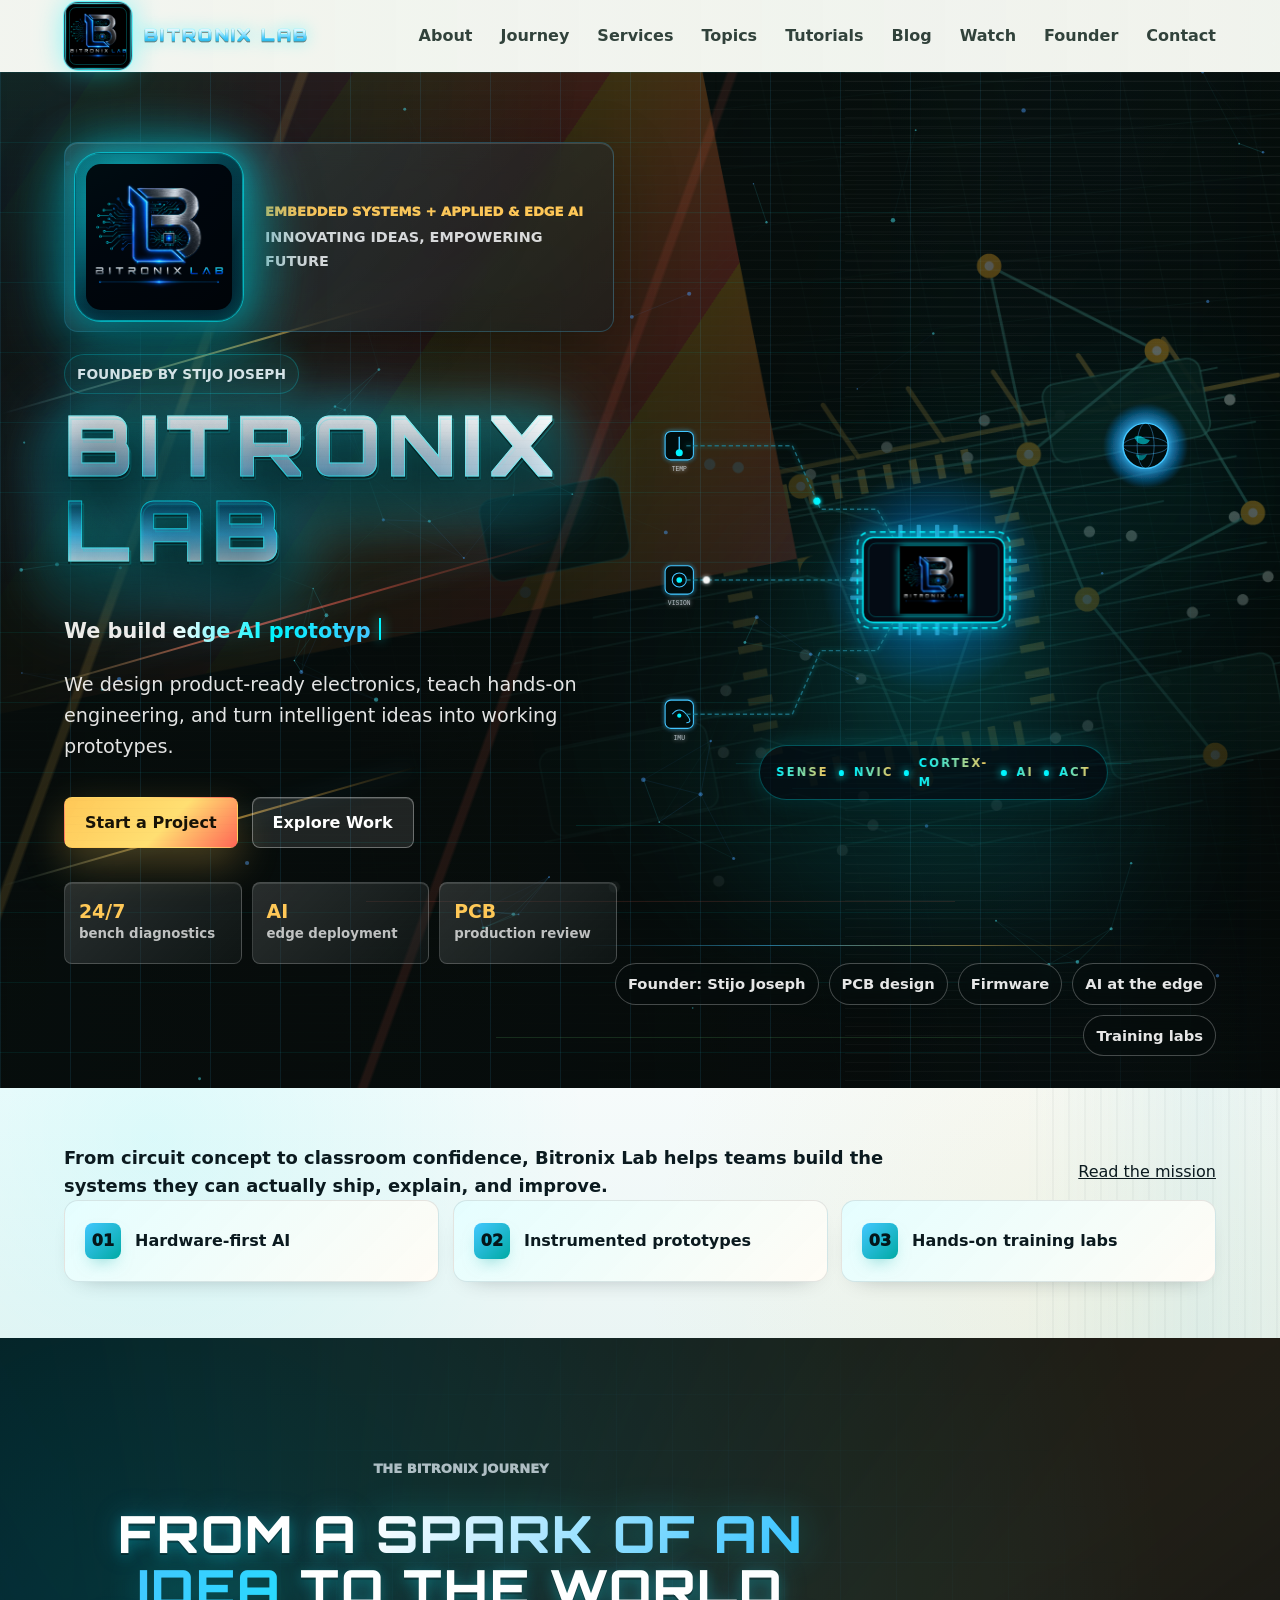
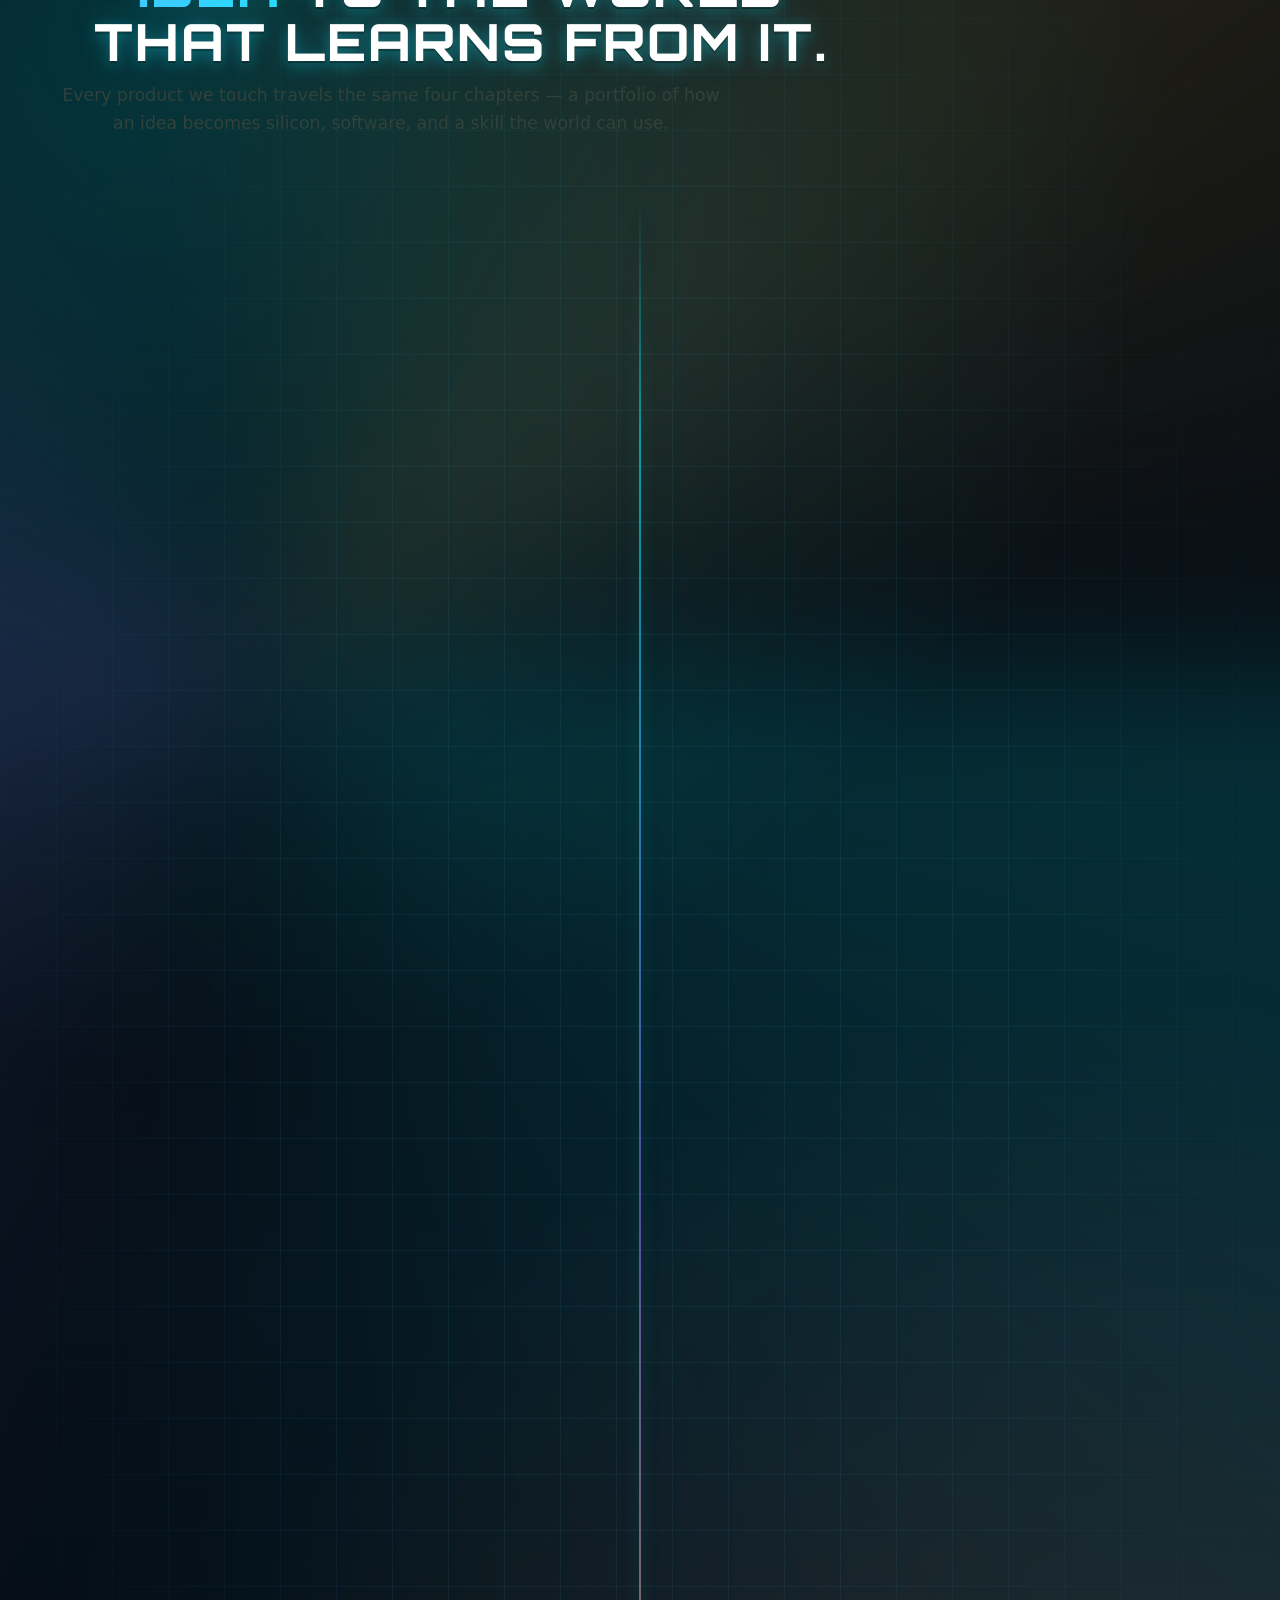
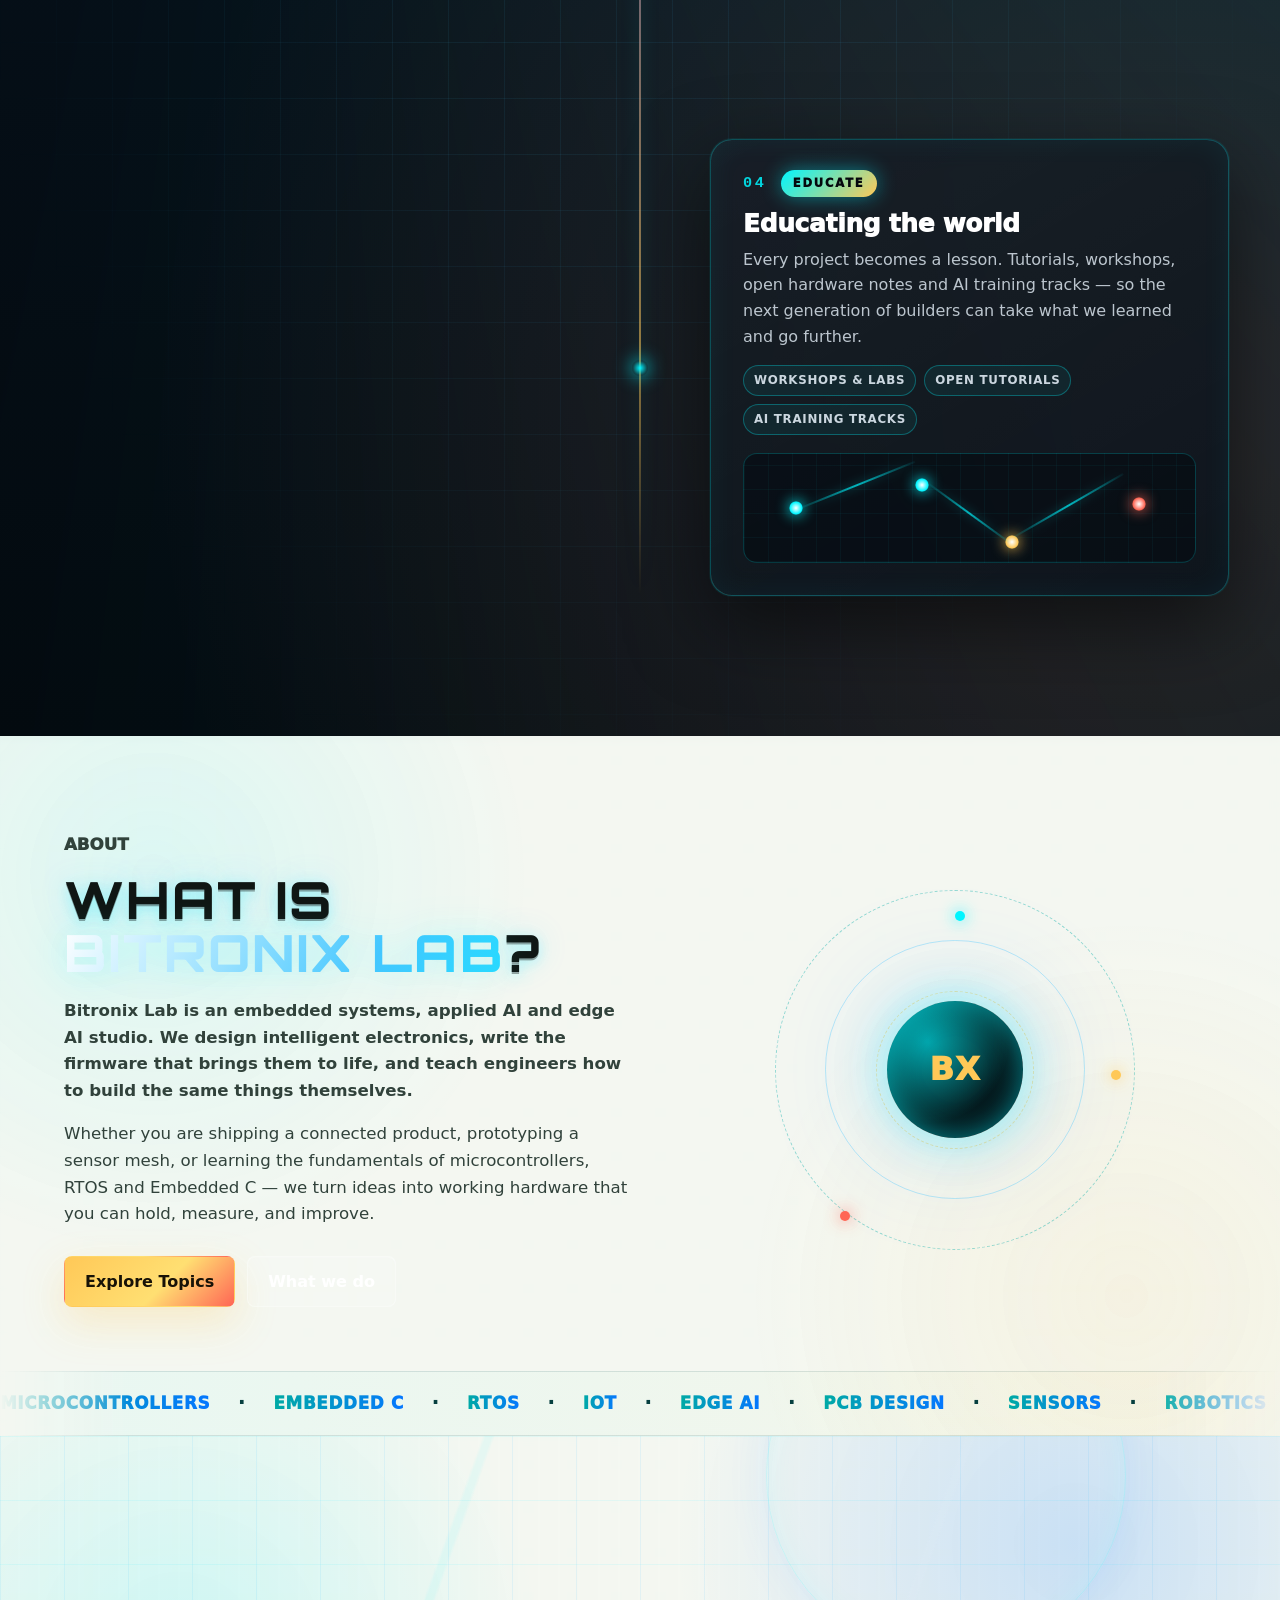
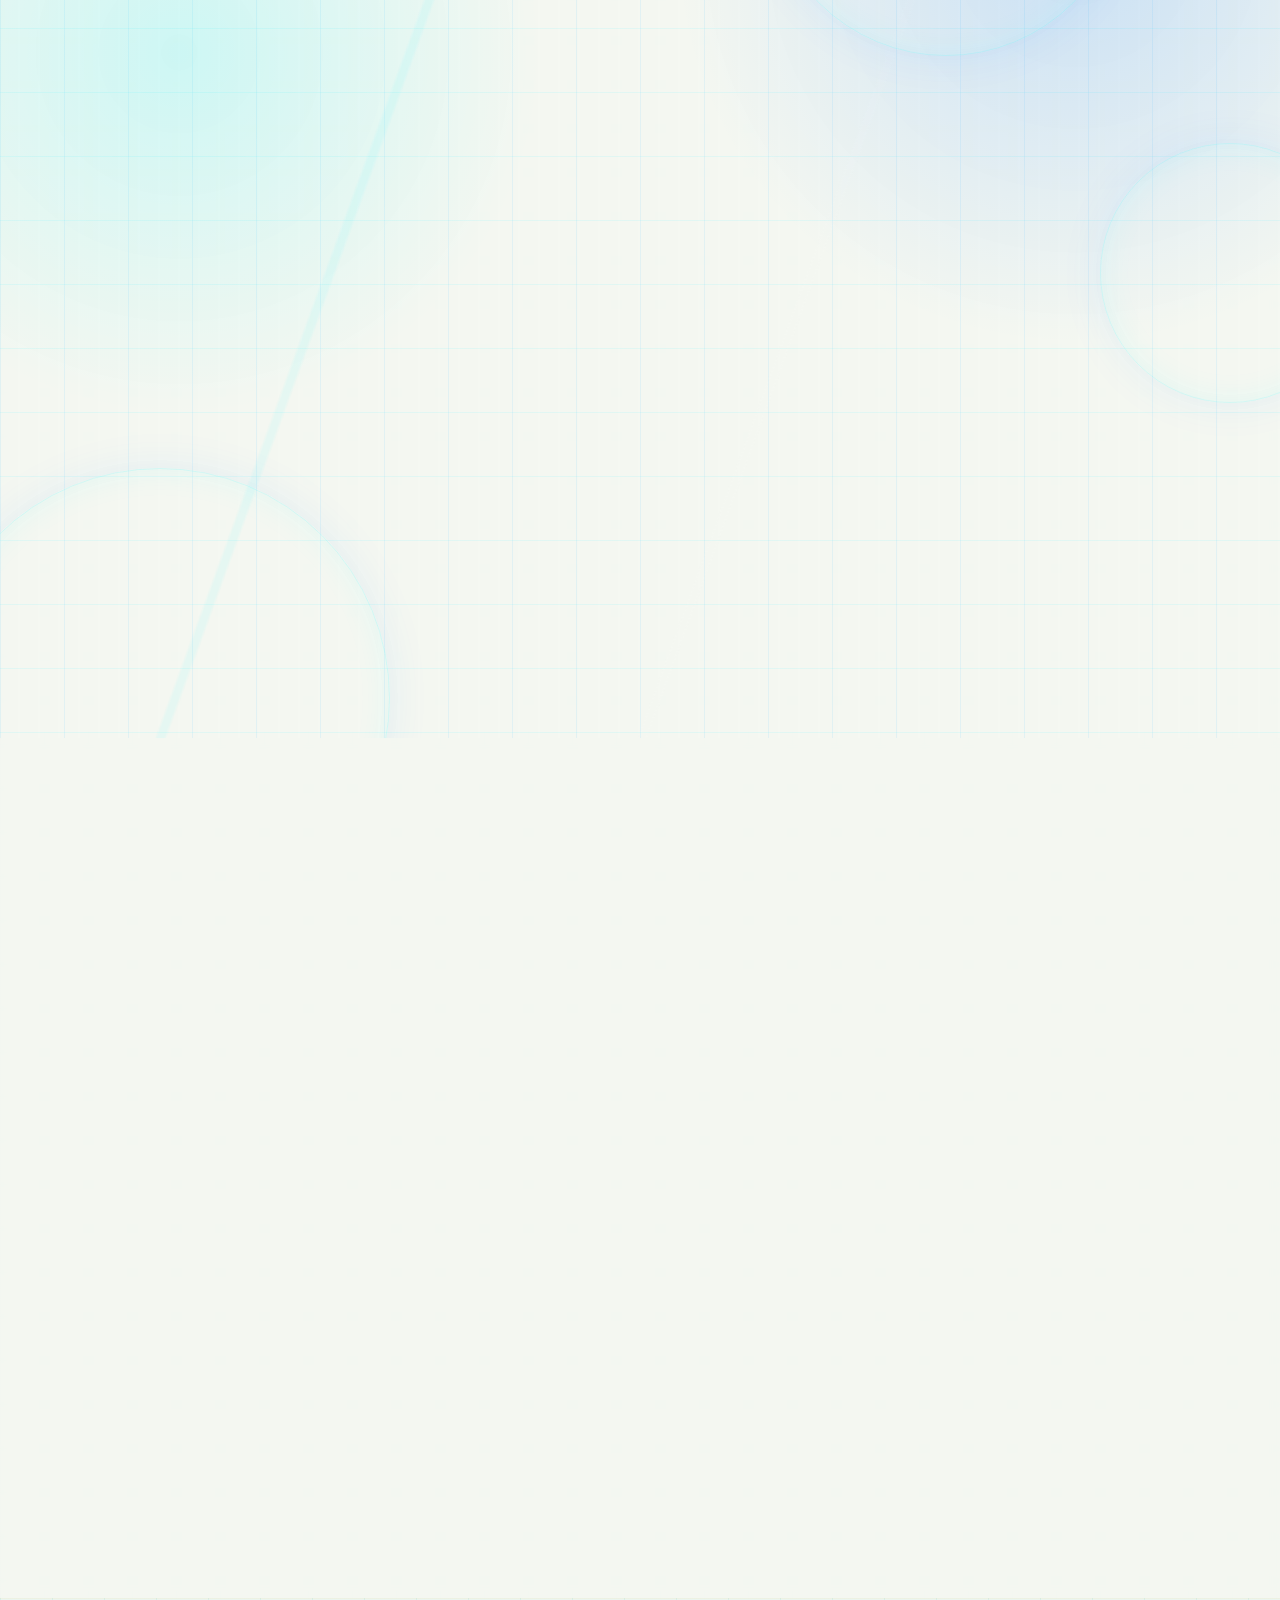
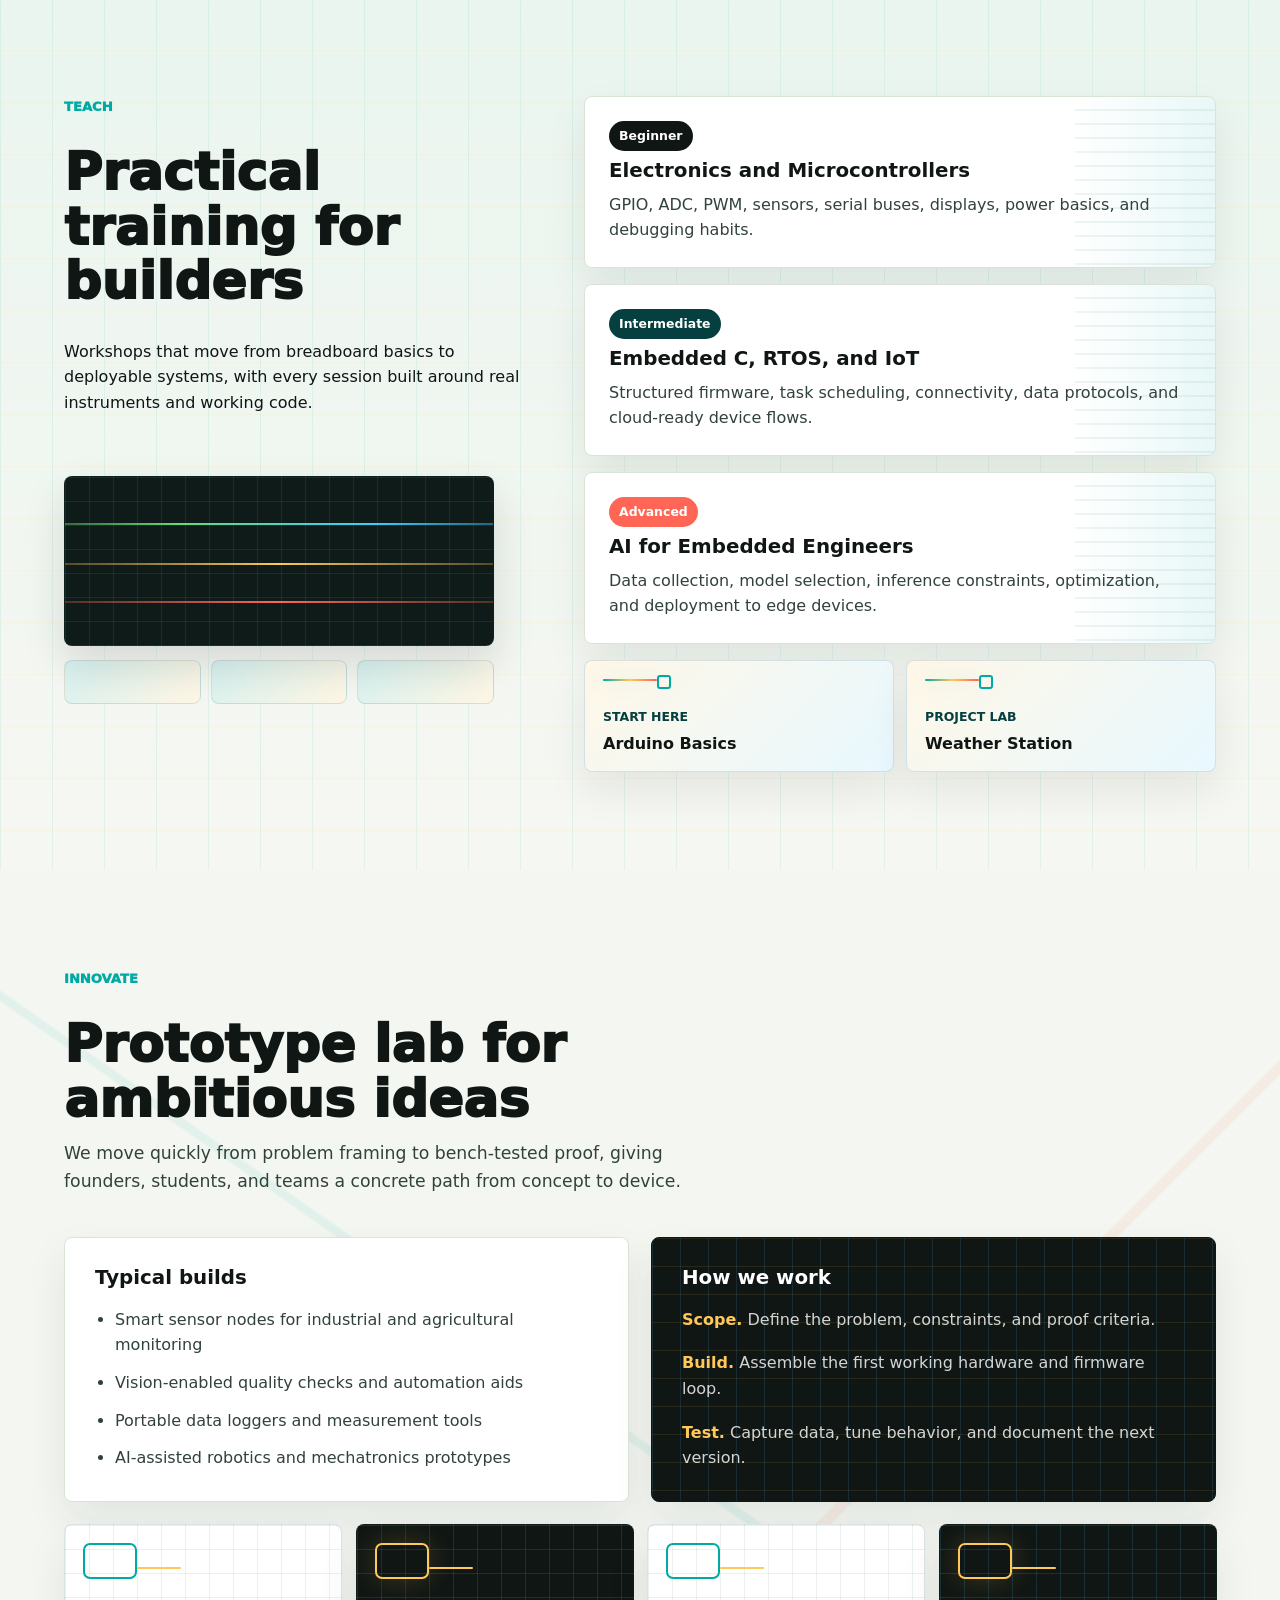
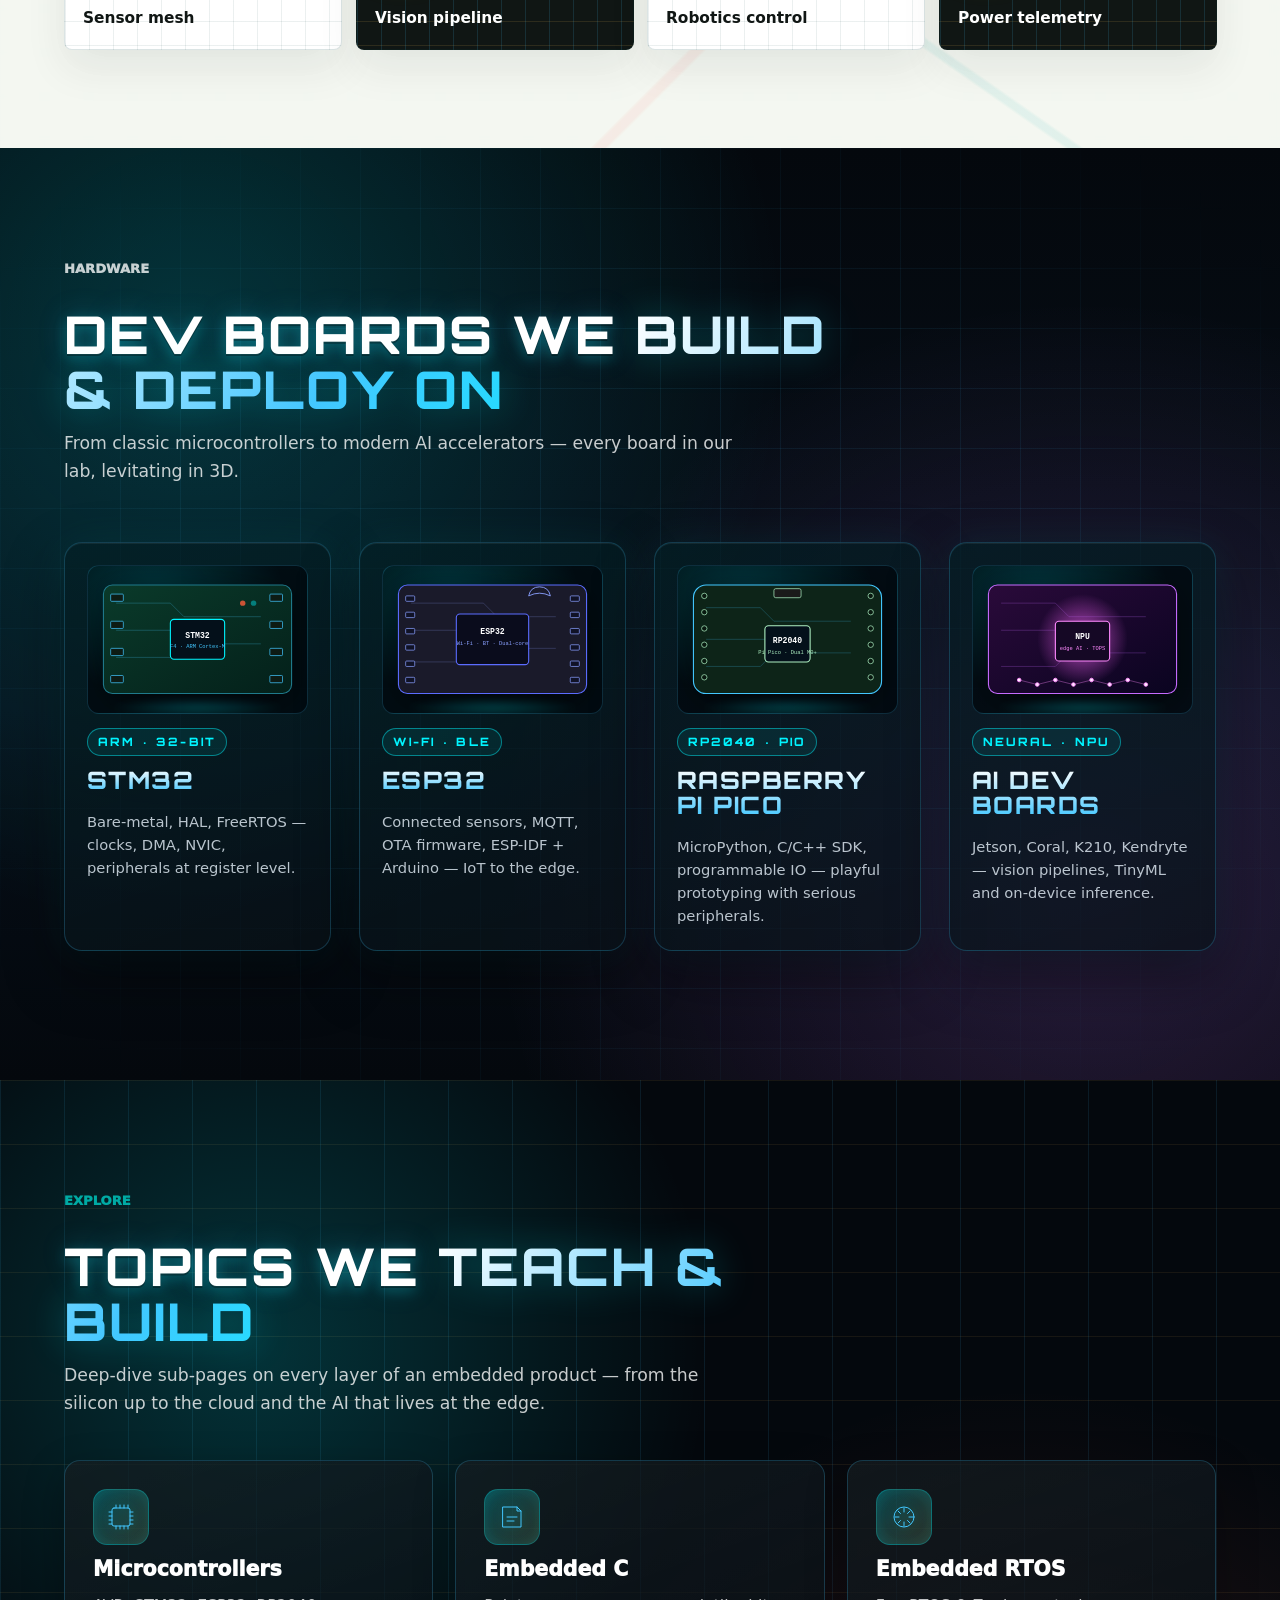
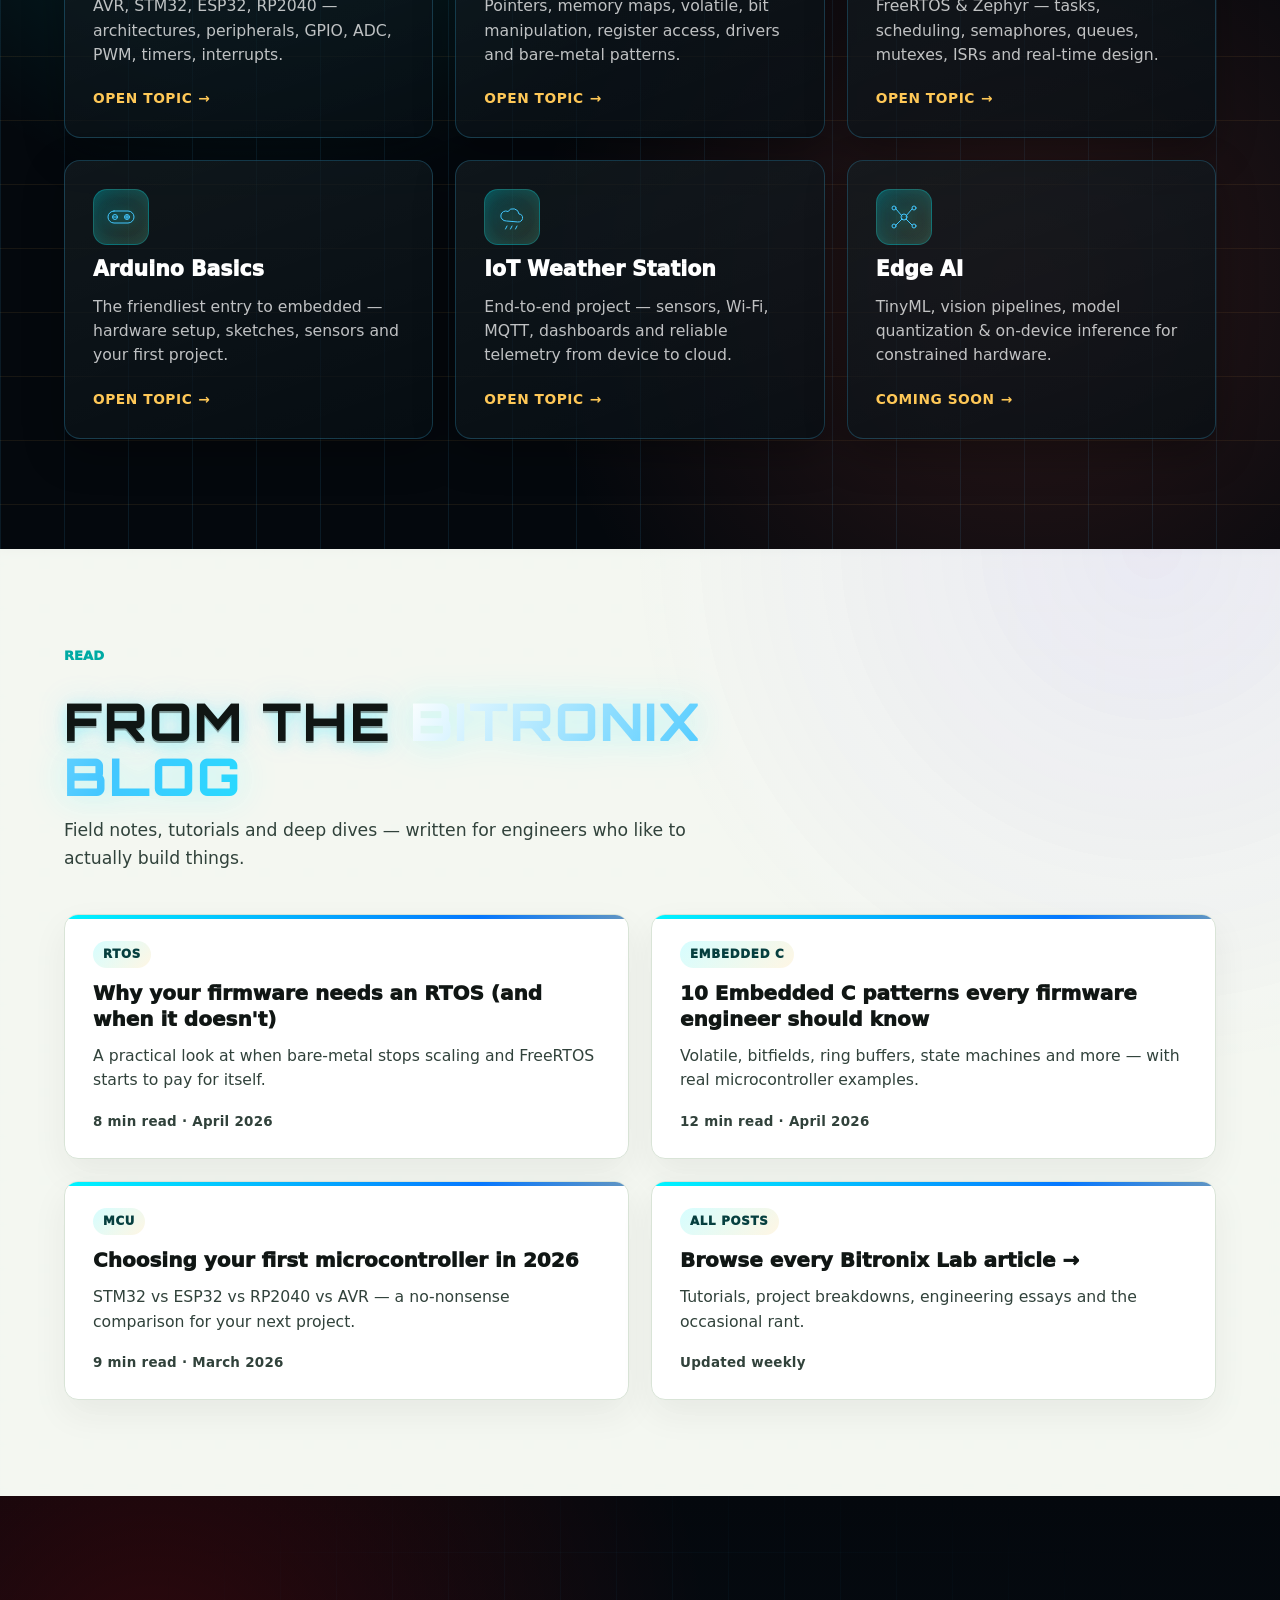
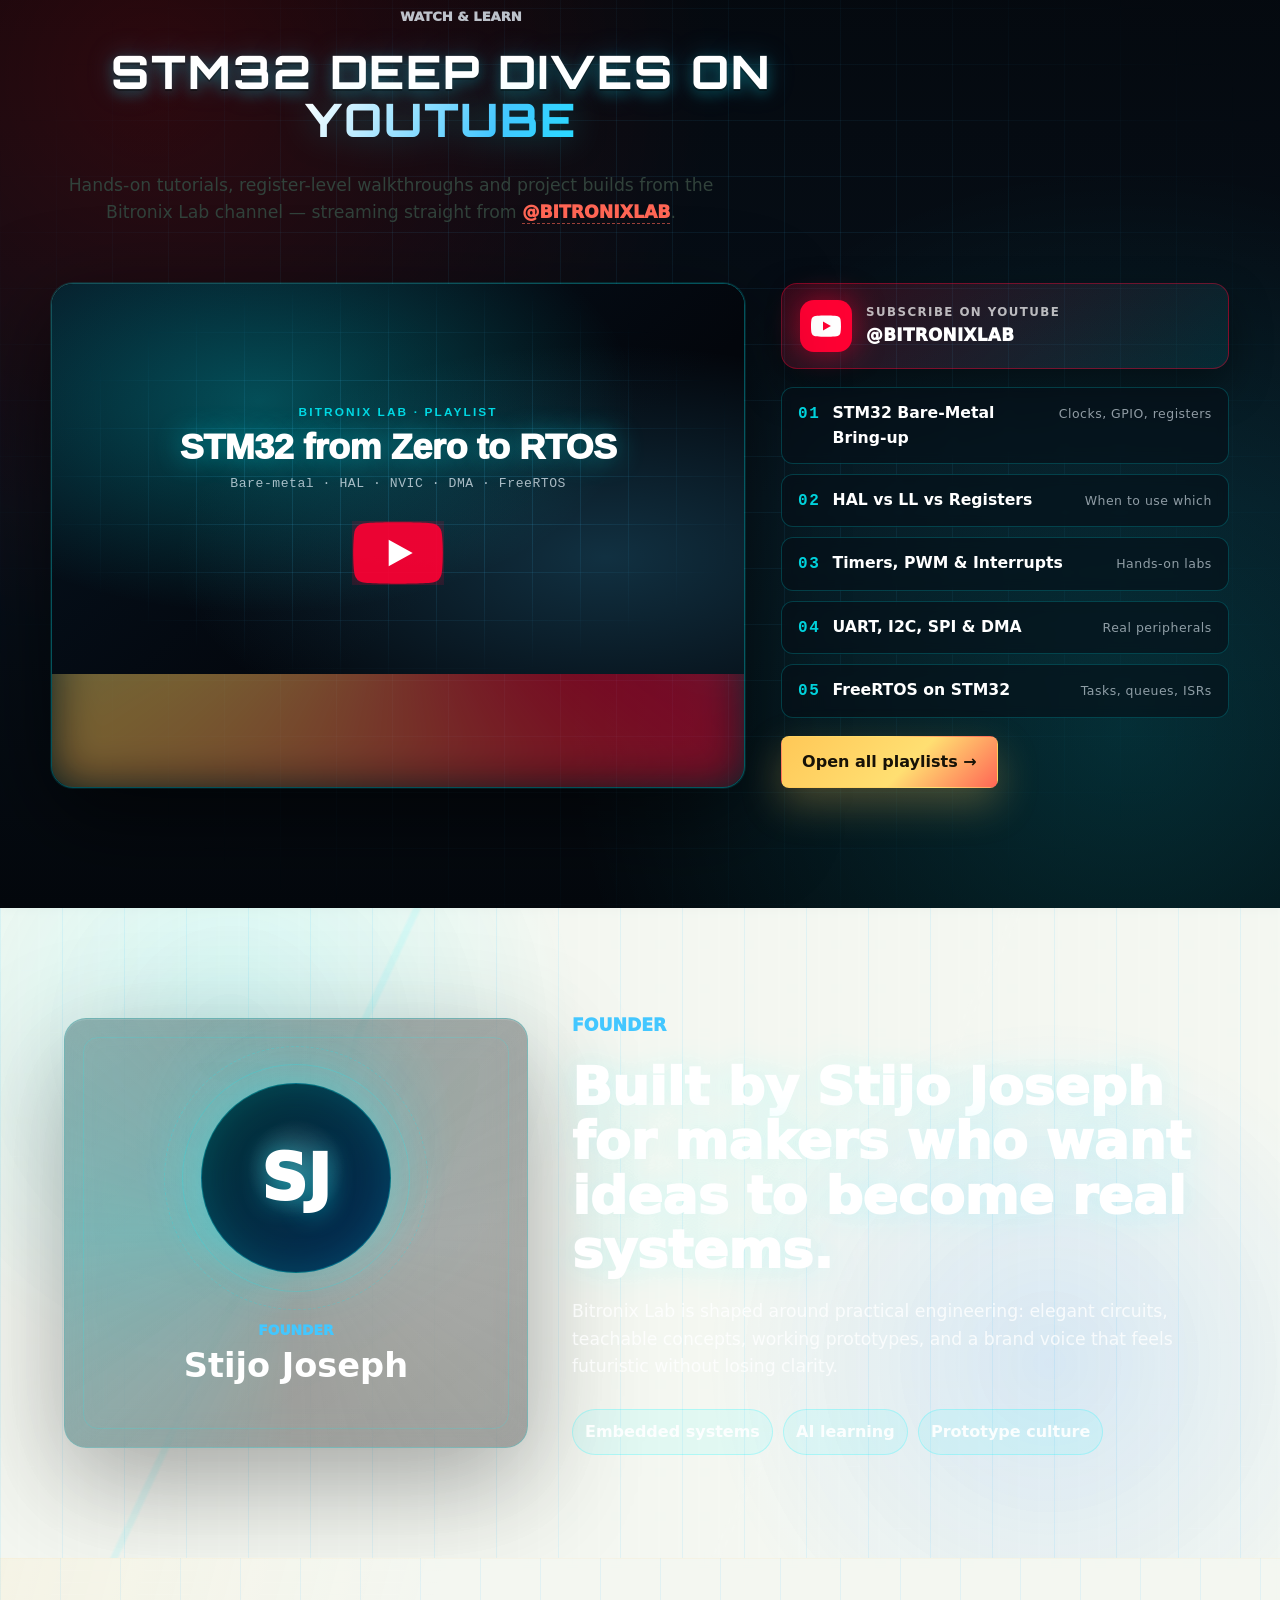
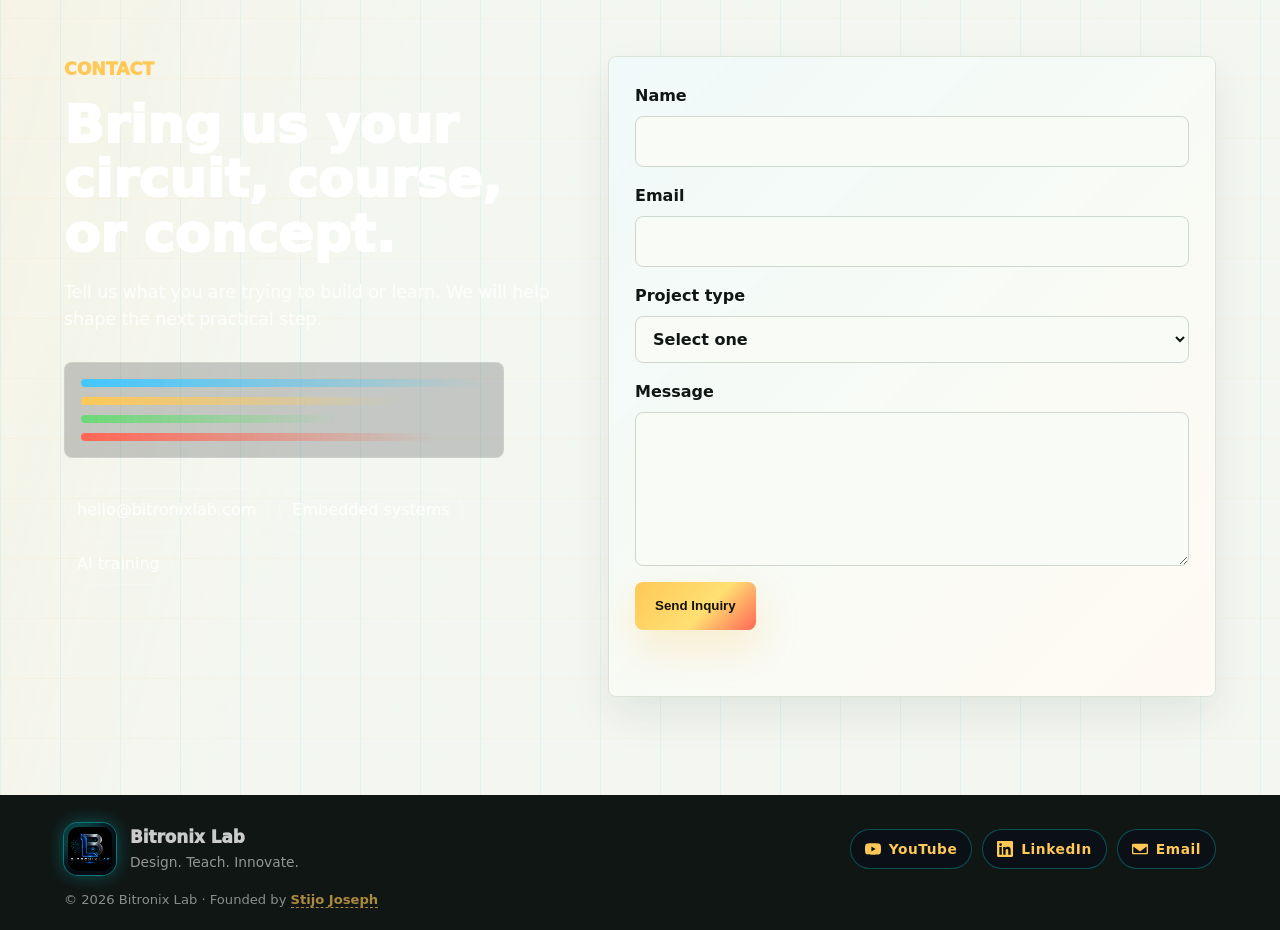
==== commit acaf74e2: "add improvisations" ====
--- a/index.html
+++ b/index.html
@@ -9,15 +9,18 @@
   <link rel="apple-touch-icon" href="Website/assets/brand_logo.png">
   <link rel="stylesheet" href="Website/styles.css">
   <link rel="stylesheet" href="css/extras.css">
+  <link rel="preconnect" href="https://fonts.googleapis.com">
+  <link rel="preconnect" href="https://fonts.gstatic.com" crossorigin>
+  <link href="https://fonts.googleapis.com/css2?family=Orbitron:wght@600;700;800;900&family=Audiowide&display=swap" rel="stylesheet">
 </head>
 <body>
   <canvas class="pcb-bg" data-pcb-bg aria-hidden="true"></canvas>
   <header class="site-header" data-header>
-    <a class="brand" href="#top" aria-label="Bitronix Lab home">
-      <span class="brand-mark brand-mark-logo brand-mark-photo">
+<a class="brand brand-xl" href="#top" aria-label="Bitronix Lab home">
+      <span class="brand-mark brand-mark-logo brand-mark-photo brand-mark-xl">
         <img src="Website/assets/brand_logo.png" alt="" aria-hidden="true">
       </span>
-      <span>Bitronix Lab</span>
+      <span class="brand-wordmark">Bitronix Lab</span>
     </a>
 
     <button class="nav-toggle" type="button" aria-expanded="false" aria-controls="site-nav" aria-label="Toggle navigation">
@@ -52,15 +55,15 @@
       </div>
 
       <div class="hero-content">
-        <div class="hero-brand-card">
-          <img class="hero-logo hero-logo-photo" src="Website/assets/brand_logo.png" alt="Bitronix Lab logo">
+        <div class="hero-brand-card hero-brand-card-xl">
+          <img class="hero-logo hero-logo-photo hero-logo-xl" src="Website/assets/brand_logo.png" alt="Bitronix Lab logo">
           <div>
             <p class="eyebrow">Embedded systems + applied &amp; edge AI</p>
             <span class="brand-motto">Innovating ideas, empowering future</span>
           </div>
         </div>
         <p class="founder-kicker">Founded by Stijo Joseph</p>
-        <h1 id="hero-title"><span class="gradient-text">Bitronix Lab</span></h1>
+        <h1 id="hero-title" class="hero-title-metal"><span class="metal-text" data-text="Bitronix Lab">Bitronix Lab</span></h1>
         <p class="hero-typewriter" aria-live="polite">
           We build <span class="type-target" data-typewriter
             data-words='["intelligent embedded systems.","edge AI prototypes.","RTOS-driven firmware.","custom PCBs &amp; sensors.","hands-on training labs."]'>intelligent embedded systems.</span><span class="type-caret" aria-hidden="true"></span>
@@ -197,98 +200,7 @@
                     fill="none" stroke="#00f5ff" stroke-width="2"/>
             </g>
 
-            <!-- ====== ZOOM-IN WINDOW (right side, magnified internals) ====== -->
-            <g class="chip-zoom" filter="url(#neon)">
-              <!-- Magnifier lens lines from chip to zoom window -->
-              <line class="zoom-link" x1="498" y1="252" x2="430" y2="200" stroke="rgba(0,245,255,0.45)" stroke-dasharray="3 3"/>
-              <line class="zoom-link" x1="498" y1="348" x2="430" y2="500" stroke="rgba(0,245,255,0.45)" stroke-dasharray="3 3"/>
-
-              <!-- Zoom panel background -->
-              <rect class="zoom-panel" x="430" y="180" width="340" height="320" rx="14"
-                    fill="rgba(4,10,18,0.78)" stroke="rgba(0,245,255,0.45)" stroke-width="1.5"/>
-              <text x="445" y="200" fill="rgba(0,245,255,0.85)" font-size="10" font-family="monospace" letter-spacing="2">ZOOM · DIE INTERNALS</text>
-
-              <!-- Internal blocks -->
-              <!-- SENSOR I/O block -->
-              <g class="zblock zblock-io">
-                <rect x="445" y="215" width="80" height="40" rx="6" fill="#04101a" stroke="url(#zoomGrad)" stroke-width="1.5"/>
-                <text x="485" y="240" text-anchor="middle" fill="#ffffff" font-size="11" font-family="monospace" font-weight="700">GPIO/ADC</text>
-              </g>
-
-              <!-- NVIC block -->
-              <g class="zblock zblock-nvic">
-                <rect x="560" y="250" width="100" height="42" rx="6" fill="#04101a" stroke="url(#zoomGrad)" stroke-width="1.5"/>
-                <text x="610" y="272" text-anchor="middle" fill="#ffffff" font-size="11" font-family="monospace" font-weight="700">NVIC</text>
-                <text x="610" y="285" text-anchor="middle" fill="rgba(67,199,255,0.85)" font-size="8" font-family="monospace">interrupt ctrl</text>
-              </g>
-
-              <!-- CPU CORE block -->
-              <g class="zblock zblock-cpu">
-                <rect x="540" y="305" width="100" height="55" rx="6" fill="#04101a" stroke="url(#zoomGrad)" stroke-width="1.5"/>
-                <text x="590" y="328" text-anchor="middle" fill="#ffffff" font-size="11" font-family="monospace" font-weight="700">CORTEX-M</text>
-                <text x="590" y="343" text-anchor="middle" fill="rgba(67,199,255,0.85)" font-size="8" font-family="monospace">CPU CORE</text>
-                <!-- mini register bars -->
-                <g class="cpu-regs">
-                  <rect x="548" y="350" width="14" height="3" fill="#00f5ff"/>
-                  <rect x="566" y="350" width="14" height="3" fill="#43c7ff"/>
-                  <rect x="584" y="350" width="14" height="3" fill="#ffffff"/>
-                  <rect x="602" y="350" width="14" height="3" fill="#43c7ff"/>
-                  <rect x="620" y="350" width="14" height="3" fill="#00f5ff"/>
-                </g>
-              </g>
-
-              <!-- AI ENGINE block -->
-              <g class="zblock zblock-ai">
-                <rect x="445" y="375" width="120" height="55" rx="6" fill="#04101a" stroke="url(#zoomGrad)" stroke-width="1.5"/>
-                <text x="505" y="395" text-anchor="middle" fill="#ffffff" font-size="11" font-family="monospace" font-weight="700">AI ENGINE</text>
-                <text x="505" y="408" text-anchor="middle" fill="rgba(67,199,255,0.85)" font-size="8" font-family="monospace">edge inference</text>
-                <!-- tiny neural net inside -->
-                <g class="ai-mini" stroke="rgba(0,245,255,0.7)" fill="#ffffff">
-                  <circle cx="455" cy="420" r="1.6"/><circle cx="475" cy="416" r="1.6"/>
-                  <circle cx="495" cy="420" r="1.6"/><circle cx="515" cy="416" r="1.6"/>
-                  <circle cx="535" cy="420" r="1.6"/><circle cx="555" cy="416" r="1.6"/>
-                  <line x1="455" y1="420" x2="475" y2="416" stroke-width="0.5"/>
-                  <line x1="475" y1="416" x2="495" y2="420" stroke-width="0.5"/>
-                  <line x1="495" y1="420" x2="515" y2="416" stroke-width="0.5"/>
-                  <line x1="515" y1="416" x2="535" y2="420" stroke-width="0.5"/>
-                  <line x1="535" y1="420" x2="555" y2="416" stroke-width="0.5"/>
-                </g>
-              </g>
-
-              <!-- OUT GPIO block -->
-              <g class="zblock zblock-out">
-                <rect x="380" y="455" width="90" height="35" rx="6" fill="#04101a" stroke="url(#zoomGrad)" stroke-width="1.5"/>
-                <text x="425" y="477" text-anchor="middle" fill="#ffffff" font-size="11" font-family="monospace" font-weight="700">OUT · PWM</text>
-              </g>
-
-              <!-- Internal bus traces -->
-              <g class="zoom-bus" stroke="#1f7a8c" stroke-width="1.5" fill="none">
-                <use href="#busSensorNVIC"/>
-                <use href="#busNVICCPU"/>
-                <use href="#busCPUAI"/>
-                <use href="#busAIOut"/>
-              </g>
-              <!-- Bus labels -->
-              <text x="535" y="232" fill="rgba(67,199,255,0.7)" font-size="7" font-family="monospace">IRQ</text>
-              <text x="650" y="305" fill="rgba(67,199,255,0.7)" font-size="7" font-family="monospace">EXEC</text>
-              <text x="525" y="385" fill="rgba(67,199,255,0.7)" font-size="7" font-family="monospace">INFER</text>
-
-              <!-- Animated packets traveling through internals -->
-              <g class="zoom-packets" filter="url(#neon)">
-                <circle r="3" fill="#00f5ff">
-                  <animateMotion dur="3.6s" repeatCount="indefinite"><mpath href="#busSensorNVIC"/></animateMotion>
-                </circle>
-                <circle r="3" fill="#ffffff">
-                  <animateMotion dur="3.6s" begin="0.9s" repeatCount="indefinite"><mpath href="#busNVICCPU"/></animateMotion>
-                </circle>
-                <circle r="3" fill="#43c7ff">
-                  <animateMotion dur="3.6s" begin="1.8s" repeatCount="indefinite"><mpath href="#busCPUAI"/></animateMotion>
-                </circle>
-                <circle r="3" fill="#00f5ff">
-                  <animateMotion dur="3.6s" begin="2.7s" repeatCount="indefinite"><mpath href="#busAIOut"/></animateMotion>
-                </circle>
-              </g>
-            </g>
+            <!-- (Zoom-in die internals removed by request) -->
 
             <!-- ====== BIG ENERGY OUTPUT — expanding ring waves ====== -->
             <g class="energy-output" filter="url(#neon)">
@@ -359,7 +271,7 @@
       <div class="section-inner journey-inner">
         <div class="section-heading journey-heading">
           <p class="eyebrow">The Bitronix Journey</p>
-          <h2 id="journey-title">From a <span class="gradient-text">spark of an idea</span> to the world that learns from it.</h2>
+          <h2 id="journey-title" class="title-3d">From a <span class="gradient-text">spark of an idea</span> to the world that learns from it.</h2>
           <p>Every product we touch travels the same four chapters — a portfolio of how an idea becomes silicon, software, and a skill the world can use.</p>
         </div>
 
@@ -442,7 +354,7 @@
       <div class="section-inner about-layout">
         <div class="about-copy">
           <p class="eyebrow">About</p>
-          <h2 id="about-title">What is <span class="gradient-text">Bitronix Lab</span>?</h2>
+          <h2 id="about-title" class="title-3d">What is <span class="gradient-text">Bitronix Lab</span>?</h2>
           <p class="about-lead">
             Bitronix Lab is an embedded systems, applied AI and edge AI studio. We design intelligent electronics, write the firmware that brings them to life, and teach engineers how to build the same things themselves.
           </p>
@@ -501,7 +413,7 @@
 
         <div class="mission-content">
           <p class="eyebrow">Mission</p>
-          <h2 id="mission-title">Innovating ideas, empowering future.</h2>
+          <h2 id="mission-title" class="title-3d">Innovating ideas, empowering future.</h2>
           <p class="mission-copy">
             Bitronix Lab exists to make advanced electronics and AI practical for builders. We turn ideas into working circuits, teach the thinking behind them, and help teams move from prototype energy to reliable products.
           </p>
@@ -545,7 +457,7 @@
       <div class="section-inner">
         <div class="section-heading">
           <p class="eyebrow">Design</p>
-          <h2 id="services-title">Engineering support for intelligent hardware</h2>
+          <h2 id="services-title" class="title-3d">Engineering support for intelligent hardware</h2>
           <p>Focused help for teams building connected products, automation systems, sensors, and AI-enabled devices.</p>
         </div>
 
@@ -688,12 +600,171 @@
       </div>
     </section>
 
+    <!-- ====== DEV BOARDS SHOWCASE (3D tilt) ====== -->
+    <section class="boards-section reveal-up" id="boards" aria-labelledby="boards-title">
+      <div class="boards-bg" aria-hidden="true"></div>
+      <div class="section-inner">
+        <div class="section-heading">
+          <p class="eyebrow">Hardware</p>
+          <h2 id="boards-title" class="title-3d">Dev boards we <span class="gradient-text">build &amp; deploy on</span></h2>
+          <p>From classic microcontrollers to modern AI accelerators — every board in our lab, levitating in 3D.</p>
+        </div>
+
+        <div class="boards-grid">
+          <!-- STM32 -->
+          <article class="board-card" data-tilt-3d data-magnetic>
+            <div class="board-stage">
+              <svg class="board-svg" viewBox="0 0 220 140" xmlns="http://www.w3.org/2000/svg" aria-hidden="true">
+                <defs>
+                  <linearGradient id="pcbStm" x1="0" y1="0" x2="1" y2="1">
+                    <stop offset="0%" stop-color="#0a3a2a"/><stop offset="100%" stop-color="#04201a"/>
+                  </linearGradient>
+                </defs>
+                <rect x="6" y="10" width="208" height="120" rx="10" fill="url(#pcbStm)" stroke="#1f7a8c" stroke-width="1.2"/>
+                <g stroke="rgba(67,199,255,0.45)" stroke-width="0.6" fill="none">
+                  <path d="M20 30 H80 L95 45 H180"/><path d="M20 60 H110"/><path d="M20 90 H80 L95 75 H180"/>
+                </g>
+                <g fill="#0d1b14" stroke="#43c7ff" stroke-width="0.8">
+                  <rect x="14" y="20" width="14" height="8" rx="1"/>
+                  <rect x="14" y="50" width="14" height="8" rx="1"/>
+                  <rect x="14" y="80" width="14" height="8" rx="1"/>
+                  <rect x="14" y="110" width="14" height="8" rx="1"/>
+                  <rect x="190" y="20" width="14" height="8" rx="1"/>
+                  <rect x="190" y="50" width="14" height="8" rx="1"/>
+                  <rect x="190" y="80" width="14" height="8" rx="1"/>
+                  <rect x="190" y="110" width="14" height="8" rx="1"/>
+                </g>
+                <rect class="chip-mcu" x="80" y="48" width="60" height="44" rx="4" fill="#04101a" stroke="#00f5ff" stroke-width="1.2"/>
+                <text x="110" y="68" text-anchor="middle" fill="#ffffff" font-size="9" font-family="monospace" font-weight="700">STM32</text>
+                <text x="110" y="80" text-anchor="middle" fill="#43c7ff" font-size="6" font-family="monospace">F4 · ARM Cortex-M</text>
+                <circle cx="160" cy="30" r="3" fill="#ff5e3a"><animate attributeName="opacity" values="1;0.2;1" dur="1.4s" repeatCount="indefinite"/></circle>
+                <circle cx="172" cy="30" r="3" fill="#00f5ff"><animate attributeName="opacity" values="0.2;1;0.2" dur="1.4s" repeatCount="indefinite"/></circle>
+              </svg>
+            </div>
+            <div class="board-meta">
+              <span class="board-tag">ARM · 32-bit</span>
+              <h3>STM32</h3>
+              <p>Bare-metal, HAL, FreeRTOS — clocks, DMA, NVIC, peripherals at register level.</p>
+            </div>
+          </article>
+
+          <!-- ESP32 -->
+          <article class="board-card" data-tilt-3d data-magnetic>
+            <div class="board-stage">
+              <svg class="board-svg" viewBox="0 0 220 140" xmlns="http://www.w3.org/2000/svg" aria-hidden="true">
+                <rect x="6" y="10" width="208" height="120" rx="10" fill="#1a1a2a" stroke="#5b6cff" stroke-width="1.2"/>
+                <g stroke="rgba(140,160,255,0.4)" stroke-width="0.6" fill="none">
+                  <path d="M20 30 H100 L115 45 H180"/><path d="M20 60 H120"/><path d="M20 95 H100 L115 80 H180"/>
+                </g>
+                <g fill="#101226" stroke="#8aa0ff" stroke-width="0.8">
+                  <rect x="14" y="22" width="10" height="6" rx="1"/>
+                  <rect x="14" y="40" width="10" height="6" rx="1"/>
+                  <rect x="14" y="58" width="10" height="6" rx="1"/>
+                  <rect x="14" y="76" width="10" height="6" rx="1"/>
+                  <rect x="14" y="94" width="10" height="6" rx="1"/>
+                  <rect x="14" y="112" width="10" height="6" rx="1"/>
+                  <rect x="196" y="22" width="10" height="6" rx="1"/>
+                  <rect x="196" y="40" width="10" height="6" rx="1"/>
+                  <rect x="196" y="58" width="10" height="6" rx="1"/>
+                  <rect x="196" y="76" width="10" height="6" rx="1"/>
+                  <rect x="196" y="94" width="10" height="6" rx="1"/>
+                  <rect x="196" y="112" width="10" height="6" rx="1"/>
+                </g>
+                <rect class="chip-mcu" x="70" y="42" width="80" height="56" rx="4" fill="#0a0c1c" stroke="#5b6cff" stroke-width="1.2"/>
+                <text x="110" y="64" text-anchor="middle" fill="#ffffff" font-size="9" font-family="monospace" font-weight="700">ESP32</text>
+                <text x="110" y="76" text-anchor="middle" fill="#8aa0ff" font-size="6" font-family="monospace">Wi-Fi · BT · Dual-core</text>
+                <!-- antenna trace -->
+                <path d="M150 22 q12 -6 24 0 q-2 -10 -12 -10 q-10 0 -12 10 z" fill="none" stroke="#8aa0ff" stroke-width="1"/>
+              </svg>
+            </div>
+            <div class="board-meta">
+              <span class="board-tag">Wi-Fi · BLE</span>
+              <h3>ESP32</h3>
+              <p>Connected sensors, MQTT, OTA firmware, ESP-IDF + Arduino — IoT to the edge.</p>
+            </div>
+          </article>
+
+          <!-- Raspberry Pi Pico -->
+          <article class="board-card" data-tilt-3d data-magnetic>
+            <div class="board-stage">
+              <svg class="board-svg" viewBox="0 0 220 140" xmlns="http://www.w3.org/2000/svg" aria-hidden="true">
+                <rect x="6" y="10" width="208" height="120" rx="14" fill="#0d2418" stroke="#43c7ff" stroke-width="1.2"/>
+                <g stroke="rgba(67,199,255,0.4)" stroke-width="0.6" fill="none">
+                  <path d="M20 35 H80 L95 50 H180"/><path d="M20 70 H110"/><path d="M20 100 H80 L95 85 H180"/>
+                </g>
+                <g fill="#08180f" stroke="#aef0c2" stroke-width="0.8">
+                  <circle cx="18" cy="22" r="3"/><circle cx="18" cy="40" r="3"/><circle cx="18" cy="58" r="3"/>
+                  <circle cx="18" cy="76" r="3"/><circle cx="18" cy="94" r="3"/><circle cx="18" cy="112" r="3"/>
+                  <circle cx="202" cy="22" r="3"/><circle cx="202" cy="40" r="3"/><circle cx="202" cy="58" r="3"/>
+                  <circle cx="202" cy="76" r="3"/><circle cx="202" cy="94" r="3"/><circle cx="202" cy="112" r="3"/>
+                </g>
+                <rect class="chip-mcu" x="85" y="55" width="50" height="40" rx="4" fill="#04101a" stroke="#aef0c2" stroke-width="1.2"/>
+                <text x="110" y="74" text-anchor="middle" fill="#ffffff" font-size="9" font-family="monospace" font-weight="700">RP2040</text>
+                <text x="110" y="86" text-anchor="middle" fill="#aef0c2" font-size="6" font-family="monospace">Pi Pico · Dual M0+</text>
+                <!-- USB cutout -->
+                <rect x="95" y="14" width="30" height="10" rx="2" fill="#1a1a1a" stroke="#aef0c2" stroke-width="0.8"/>
+              </svg>
+            </div>
+            <div class="board-meta">
+              <span class="board-tag">RP2040 · PIO</span>
+              <h3>Raspberry Pi Pico</h3>
+              <p>MicroPython, C/C++ SDK, programmable IO — playful prototyping with serious peripherals.</p>
+            </div>
+          </article>
+
+          <!-- AI / Neural board -->
+          <article class="board-card board-card-ai" data-tilt-3d data-magnetic>
+            <div class="board-stage">
+              <svg class="board-svg" viewBox="0 0 220 140" xmlns="http://www.w3.org/2000/svg" aria-hidden="true">
+                <defs>
+                  <linearGradient id="pcbAi" x1="0" y1="0" x2="1" y2="1">
+                    <stop offset="0%" stop-color="#2a0a3a"/><stop offset="100%" stop-color="#0a0420"/>
+                  </linearGradient>
+                  <radialGradient id="npuGlow" cx="50%" cy="50%" r="50%">
+                    <stop offset="0%" stop-color="#ff66ff" stop-opacity="0.7"/>
+                    <stop offset="100%" stop-color="#ff66ff" stop-opacity="0"/>
+                  </radialGradient>
+                </defs>
+                <rect x="6" y="10" width="208" height="120" rx="10" fill="url(#pcbAi)" stroke="#c66bff" stroke-width="1.2"/>
+                <circle cx="110" cy="70" r="50" fill="url(#npuGlow)"/>
+                <g stroke="rgba(198,107,255,0.45)" stroke-width="0.6" fill="none">
+                  <path d="M20 30 H80 L95 45 H180"/><path d="M20 60 H110"/><path d="M20 100 H80 L95 85 H180"/>
+                </g>
+                <rect class="chip-mcu" x="80" y="50" width="60" height="44" rx="4" fill="#150825" stroke="#ff8aff" stroke-width="1.2"/>
+                <text x="110" y="70" text-anchor="middle" fill="#ffffff" font-size="9" font-family="monospace" font-weight="700">NPU</text>
+                <text x="110" y="82" text-anchor="middle" fill="#ff8aff" font-size="6" font-family="monospace">edge AI · TOPS</text>
+                <!-- mini neural net -->
+                <g stroke="#ff8aff" fill="#ffffff">
+                  <circle cx="40" cy="115" r="2"/><circle cx="60" cy="120" r="2"/>
+                  <circle cx="80" cy="115" r="2"/><circle cx="100" cy="120" r="2"/>
+                  <circle cx="120" cy="115" r="2"/><circle cx="140" cy="120" r="2"/>
+                  <circle cx="160" cy="115" r="2"/><circle cx="180" cy="120" r="2"/>
+                  <line x1="40" y1="115" x2="60" y2="120" stroke-width="0.4"/>
+                  <line x1="60" y1="120" x2="80" y2="115" stroke-width="0.4"/>
+                  <line x1="80" y1="115" x2="100" y2="120" stroke-width="0.4"/>
+                  <line x1="100" y1="120" x2="120" y2="115" stroke-width="0.4"/>
+                  <line x1="120" y1="115" x2="140" y2="120" stroke-width="0.4"/>
+                  <line x1="140" y1="120" x2="160" y2="115" stroke-width="0.4"/>
+                  <line x1="160" y1="115" x2="180" y2="120" stroke-width="0.4"/>
+                </g>
+              </svg>
+            </div>
+            <div class="board-meta">
+              <span class="board-tag">Neural · NPU</span>
+              <h3>AI Dev Boards</h3>
+              <p>Jetson, Coral, K210, Kendryte — vision pipelines, TinyML and on-device inference.</p>
+            </div>
+          </article>
+        </div>
+      </div>
+    </section>
+
     <section class="topics-section reveal-up" id="topics" aria-labelledby="topics-title">
       <div class="topics-bg" aria-hidden="true"></div>
       <div class="section-inner">
         <div class="section-heading">
           <p class="eyebrow">Explore</p>
-          <h2 id="topics-title">Topics we <span class="gradient-text">teach &amp; build</span></h2>
+          <h2 id="topics-title" class="title-3d">Topics we <span class="gradient-text">teach &amp; build</span></h2>
           <p>Deep-dive sub-pages on every layer of an embedded product — from the silicon up to the cloud and the AI that lives at the edge.</p>
         </div>
 
@@ -759,7 +830,7 @@
       <div class="section-inner">
         <div class="section-heading">
           <p class="eyebrow">Read</p>
-          <h2 id="blog-title">From the <span class="gradient-text">Bitronix blog</span></h2>
+          <h2 id="blog-title" class="title-3d">From the <span class="gradient-text">Bitronix blog</span></h2>
           <p>Field notes, tutorials and deep dives — written for engineers who like to actually build things.</p>
         </div>
 
@@ -797,7 +868,7 @@
       <div class="section-inner yt-inner">
         <div class="section-heading yt-heading">
           <p class="eyebrow">Watch &amp; Learn</p>
-          <h2 id="yt-title">STM32 deep dives on <span class="gradient-text">YouTube</span></h2>
+          <h2 id="yt-title" class="title-3d">STM32 deep dives on <span class="gradient-text">YouTube</span></h2>
           <p>Hands-on tutorials, register-level walkthroughs and project builds from the Bitronix Lab channel — streaming straight from <a class="yt-handle" href="https://www.youtube.com/@BITRONIXLAB" target="_blank" rel="noopener">@BITRONIXLAB</a>.</p>
         </div>
 
@@ -994,6 +1065,75 @@
       <line x1="48" y1="14" x2="48" y2="4"  stroke="#43c7ff" stroke-width="1"/>
       <circle cx="48" cy="3" r="1.5" fill="#ffffff"/>
     </svg>
+  <!-- ====== CRAWLING ROBOTS (drift across page periodically) ====== -->
+  <div class="crawl-bots" aria-hidden="true">
+    <!-- Bot 1: spider-bot, top band -->
+    <div class="crawl-bot crawl-bot-1">
+      <svg viewBox="0 0 80 60" xmlns="http://www.w3.org/2000/svg">
+        <!-- legs -->
+        <g stroke="#43c7ff" stroke-width="2" fill="none" stroke-linecap="round" class="bot-legs">
+          <path class="leg leg-l1" d="M30 32 L14 20"/>
+          <path class="leg leg-l2" d="M30 38 L10 38"/>
+          <path class="leg leg-l3" d="M30 44 L14 56"/>
+          <path class="leg leg-r1" d="M50 32 L66 20"/>
+          <path class="leg leg-r2" d="M50 38 L70 38"/>
+          <path class="leg leg-r3" d="M50 44 L66 56"/>
+        </g>
+        <!-- body -->
+        <ellipse cx="40" cy="38" rx="14" ry="10" fill="#061421" stroke="#00f5ff" stroke-width="1.5"/>
+        <!-- eye -->
+        <circle cx="40" cy="36" r="4" fill="#00f5ff"/>
+        <circle cx="41" cy="35" r="1.4" fill="#ffffff"/>
+        <!-- antennas -->
+        <line x1="34" y1="28" x2="30" y2="20" stroke="#43c7ff" stroke-width="1.2"/>
+        <line x1="46" y1="28" x2="50" y2="20" stroke="#43c7ff" stroke-width="1.2"/>
+        <circle cx="30" cy="20" r="1.5" fill="#ffffff"/>
+        <circle cx="50" cy="20" r="1.5" fill="#ffffff"/>
+      </svg>
+    </div>
+
+    <!-- Bot 2: tracked rover, mid band -->
+    <div class="crawl-bot crawl-bot-2">
+      <svg viewBox="0 0 90 60" xmlns="http://www.w3.org/2000/svg">
+        <!-- treads -->
+        <rect x="6" y="40" width="78" height="14" rx="7" fill="#04101a" stroke="#43c7ff" stroke-width="1.2"/>
+        <g class="treads" fill="#43c7ff">
+          <circle cx="14" cy="47" r="2"/><circle cx="24" cy="47" r="2"/>
+          <circle cx="34" cy="47" r="2"/><circle cx="44" cy="47" r="2"/>
+          <circle cx="54" cy="47" r="2"/><circle cx="64" cy="47" r="2"/>
+          <circle cx="74" cy="47" r="2"/>
+        </g>
+        <!-- chassis -->
+        <rect x="14" y="22" width="62" height="20" rx="4" fill="#061421" stroke="#00f5ff" stroke-width="1.5"/>
+        <rect x="20" y="26" width="50" height="12" rx="2" fill="none" stroke="rgba(0,245,255,0.4)"/>
+        <!-- sensor mast -->
+        <line x1="45" y1="22" x2="45" y2="10" stroke="#43c7ff" stroke-width="1.2"/>
+        <circle cx="45" cy="9" r="3" fill="#00f5ff"><animate attributeName="opacity" values="1;0.3;1" dur="0.9s" repeatCount="indefinite"/></circle>
+        <!-- arm -->
+        <line x1="70" y1="30" x2="84" y2="22" stroke="#43c7ff" stroke-width="1.5"/>
+        <circle cx="84" cy="22" r="2" fill="#ffffff"/>
+      </svg>
+    </div>
+
+    <!-- Bot 3: tiny drone-bot, lower band -->
+    <div class="crawl-bot crawl-bot-3">
+      <svg viewBox="0 0 70 60" xmlns="http://www.w3.org/2000/svg">
+        <!-- propellers -->
+        <g class="props" stroke="#43c7ff" stroke-width="1.2">
+          <line x1="15" y1="20" x2="5"  y2="14"/><line x1="15" y1="20" x2="25" y2="14"/>
+          <line x1="55" y1="20" x2="45" y2="14"/><line x1="55" y1="20" x2="65" y2="14"/>
+        </g>
+        <circle cx="15" cy="20" r="2" fill="#ffffff"/>
+        <circle cx="55" cy="20" r="2" fill="#ffffff"/>
+        <!-- body -->
+        <rect x="22" y="22" width="26" height="16" rx="6" fill="#061421" stroke="#00f5ff" stroke-width="1.5"/>
+        <circle cx="35" cy="30" r="3" fill="#00f5ff"/>
+        <!-- legs -->
+        <line x1="26" y1="38" x2="22" y2="46" stroke="#43c7ff" stroke-width="1.2"/>
+        <line x1="44" y1="38" x2="48" y2="46" stroke="#43c7ff" stroke-width="1.2"/>
+      </svg>
+    </div>
   </div>
+
 </body>
 </html>
--- a/Website/styles.css
+++ b/Website/styles.css
@@ -273,7 +273,6 @@
     #10211d;
   filter: saturate(1.18) contrast(1.06);
   transform: scale(1.02);
-  animation: heroImageDrift 18s ease-in-out infinite alternate;
 }
 
 .hero-overlay {
@@ -397,13 +396,15 @@
 }
 
 .hero-logo {
-  width: 82px;
-  height: 82px;
+  width: 132px;
+  height: 132px;
   flex: 0 0 auto;
-  border: 1px solid rgba(0, 245, 255, 0.24);
-  border-radius: 12px;
+  border: 1px solid rgba(0, 245, 255, 0.34);
+  border-radius: 18px;
   object-fit: cover;
-  box-shadow: 0 0 36px rgba(0, 245, 255, 0.2);
+  box-shadow:
+    0 0 36px rgba(0, 245, 255, 0.28),
+    inset 0 0 22px rgba(0, 245, 255, 0.18);
   animation: logoHover 5.2s ease-in-out infinite;
 }
 
@@ -792,7 +793,6 @@
   box-shadow:
     0 0 0 9px rgba(255, 200, 87, 0.08),
     0 0 42px rgba(255, 200, 87, 0.22);
-  animation: chipBreathe 3.8s ease-in-out infinite;
 }
 
 .core-chip::before,
@@ -1054,24 +1054,53 @@
 .intro-band {
   position: relative;
   overflow: hidden;
-  background:
-    linear-gradient(90deg, rgba(0, 170, 164, 0.16) 1px, transparent 1px) 0 0 / 56px 56px,
-    linear-gradient(180deg, rgba(255, 200, 87, 0.1) 1px, transparent 1px) 0 0 / 56px 56px,
-    var(--ink);
-  color: #ffffff;
+  padding: 56px 0;
+  background:
+    radial-gradient(circle at 12% 20%, rgba(0, 245, 255, 0.10), transparent 38%),
+    radial-gradient(circle at 88% 80%, rgba(255, 200, 87, 0.12), transparent 42%),
+    linear-gradient(180deg, #f6fbfb 0%, #eaf5f4 100%);
+  color: #0b1a1f;
+  isolation: isolate;
+}
+
+.intro-band .intro-accent {
+  position: absolute;
+  top: 0;
+  left: 0;
+  height: 4px;
+  width: 100%;
+  background: linear-gradient(90deg, var(--cyan), var(--amber), var(--coral));
+  z-index: 1;
 }
 
 .intro-band::before {
   position: absolute;
   top: 0;
-  right: 8%;
+  right: -8%;
   width: 360px;
   height: 100%;
   background:
     linear-gradient(90deg, transparent, rgba(67, 199, 255, 0.16), transparent),
-    repeating-linear-gradient(90deg, transparent 0 14px, rgba(255, 255, 255, 0.06) 14px 16px);
+    repeating-linear-gradient(90deg, transparent 0 14px, rgba(11, 26, 31, 0.06) 14px 16px);
   content: "";
   opacity: 0.55;
+  z-index: 0;
+}
+
+.intro-card {
+  position: relative;
+  z-index: 1;
+  display: grid;
+  gap: 26px;
+  padding: 28px 30px;
+  border: 1px solid rgba(11, 26, 31, 0.10);
+  border-radius: 18px;
+  background:
+    linear-gradient(180deg, rgba(255, 255, 255, 0.92), rgba(255, 255, 255, 0.78));
+  box-shadow:
+    0 24px 48px -28px rgba(11, 26, 31, 0.28),
+    inset 0 1px 0 rgba(255, 255, 255, 0.9);
+  backdrop-filter: blur(4px);
 }
 
 .section-inner {
@@ -1086,27 +1115,57 @@
   grid-template-columns: minmax(0, 1fr) auto;
   gap: 30px;
   align-items: center;
-  padding: 32px 0 24px;
+  padding: 0;
 }
 
 .intro-grid p {
   max-width: 850px;
   margin: 0;
-  color: rgba(255, 255, 255, 0.85);
-  font-size: 1.08rem;
-}
-
-.intro-grid a {
+  color: #0b1a1f;
+  font-size: 1.12rem;
+  font-weight: 600;
+  line-height: 1.55;
+}
+
+.intro-cta {
+  display: inline-flex;
+  align-items: center;
+  gap: 10px;
+  padding: 12px 18px;
+  border: 1px solid rgba(11, 26, 31, 0.14);
+  border-radius: 999px;
+  background: linear-gradient(120deg, var(--ink), #163034);
+  color: #ffe6a8;
+  font-weight: 900;
+  text-decoration: none;
+  letter-spacing: 0.01em;
+  box-shadow: 0 14px 28px -14px rgba(11, 26, 31, 0.55);
+  transition: transform 220ms ease, box-shadow 220ms ease, color 220ms ease;
+}
+
+.intro-cta svg {
+  width: 18px;
+  height: 18px;
+  transition: transform 240ms ease;
+}
+
+.intro-cta:hover,
+.intro-cta:focus-visible {
+  transform: translateY(-2px);
   color: var(--amber);
-  font-weight: 880;
-  text-decoration: none;
+  box-shadow: 0 22px 40px -18px rgba(11, 26, 31, 0.55);
+}
+
+.intro-cta:hover svg,
+.intro-cta:focus-visible svg {
+  transform: translateX(4px);
 }
 
 .stat-strip {
   display: grid;
   grid-template-columns: repeat(3, minmax(0, 1fr));
-  gap: 1px;
-  padding: 0 0 28px;
+  gap: 14px;
+  padding: 0;
 }
 
 .stat-strip div {
@@ -1114,18 +1173,37 @@
   min-height: 82px;
   align-items: center;
   gap: 14px;
-  padding: 18px;
-  border: 1px solid rgba(255, 255, 255, 0.12);
-  background: rgba(255, 255, 255, 0.055);
+  padding: 18px 20px;
+  border: 1px solid rgba(11, 26, 31, 0.10);
+  border-radius: 14px;
+  background:
+    linear-gradient(135deg, rgba(0, 245, 255, 0.10), rgba(255, 200, 87, 0.06)),
+    #ffffff;
+  box-shadow: 0 10px 24px -18px rgba(11, 26, 31, 0.45);
+  transition: transform 240ms ease, box-shadow 240ms ease, border-color 240ms ease;
+}
+
+.stat-strip div:hover {
+  transform: translateY(-3px);
+  border-color: rgba(0, 170, 164, 0.45);
+  box-shadow: 0 22px 36px -22px rgba(0, 170, 164, 0.55);
 }
 
 .stat-strip span {
-  color: var(--amber);
+  display: inline-grid;
+  width: 36px;
+  height: 36px;
+  place-items: center;
+  border-radius: 8px;
+  background: linear-gradient(135deg, var(--cyan), var(--teal));
+  color: #04161a;
   font-weight: 950;
+  box-shadow: 0 8px 18px -8px rgba(0, 170, 164, 0.55);
 }
 
 .stat-strip strong {
-  color: rgba(255, 255, 255, 0.9);
+  color: #0b1a1f;
+  font-weight: 850;
 }
 
 .mission-section {
@@ -2973,8 +3051,8 @@
   }
 
   .hero-logo {
-    width: 64px;
-    height: 64px;
+    width: 96px;
+    height: 96px;
   }
 
   .brand-motto {
@@ -3007,3 +3085,338 @@
     width: 92px;
   }
 }
+
+/* === Bitronix Lab — Boards (Hardware Stack) section === */
+.boards-section {
+  position: relative;
+  isolation: isolate;
+  overflow: hidden;
+  background:
+    radial-gradient(circle at 12% 20%, rgba(0, 245, 255, 0.10), transparent 32%),
+    radial-gradient(circle at 86% 80%, rgba(192, 132, 252, 0.10), transparent 36%),
+    linear-gradient(180deg, #050b10 0%, #04141a 100%);
+  color: #ffffff;
+}
+
+.boards-aurora {
+  position: absolute;
+  inset: -20% -10% auto auto;
+  z-index: -1;
+  width: 70%;
+  height: 70%;
+  background:
+    conic-gradient(from 110deg at 50% 50%, rgba(0, 245, 255, 0.16), rgba(255, 200, 87, 0.12), rgba(192, 132, 252, 0.16), rgba(0, 245, 255, 0.16));
+  filter: blur(80px);
+  opacity: 0.55;
+  pointer-events: none;
+  animation: boardsAurora 22s linear infinite;
+}
+
+.boards-section .section-heading h2,
+.boards-section .section-heading p {
+  color: #ffffff;
+}
+
+.boards-section .section-heading p {
+  color: rgba(255, 255, 255, 0.78);
+}
+
+.boards-grid {
+  display: grid;
+  grid-template-columns: repeat(auto-fit, minmax(260px, 1fr));
+  gap: 22px;
+  margin-top: 36px;
+  perspective: 1200px;
+}
+
+.board-card {
+  position: relative;
+  display: flex;
+  flex-direction: column;
+  gap: 16px;
+  padding: 18px;
+  border: 1px solid rgba(67, 199, 255, 0.22);
+  border-radius: 18px;
+  background:
+    linear-gradient(160deg, rgba(255, 255, 255, 0.06), rgba(255, 255, 255, 0.02)),
+    rgba(5, 14, 18, 0.78);
+  box-shadow:
+    0 24px 48px -28px rgba(0, 0, 0, 0.7),
+    inset 0 1px 0 rgba(255, 255, 255, 0.08);
+  transform-style: preserve-3d;
+  transform: perspective(900px) rotateX(var(--bx, 0deg)) rotateY(var(--by, 0deg));
+  transition: transform 280ms ease, border-color 280ms ease, box-shadow 280ms ease;
+  overflow: hidden;
+  isolation: isolate;
+}
+
+.board-card::after {
+  position: absolute;
+  inset: 0;
+  z-index: 2;
+  background:
+    radial-gradient(circle at var(--bmx, 50%) var(--bmy, 50%), rgba(255, 255, 255, 0.08), transparent 38%);
+  content: "";
+  pointer-events: none;
+  opacity: 0;
+  transition: opacity 240ms ease;
+}
+
+.board-card:hover {
+  border-color: rgba(0, 245, 255, 0.55);
+  box-shadow:
+    0 32px 60px -28px rgba(0, 245, 255, 0.35),
+    inset 0 1px 0 rgba(255, 255, 255, 0.12);
+}
+
+.board-card:hover::after {
+  opacity: 1;
+}
+
+.board-glow {
+  position: absolute;
+  inset: -1px;
+  z-index: -1;
+  border-radius: inherit;
+  padding: 1px;
+  background: conic-gradient(from 140deg, rgba(0, 245, 255, 0.45), rgba(255, 200, 87, 0.35), rgba(192, 132, 252, 0.45), rgba(0, 245, 255, 0.45));
+  -webkit-mask:
+    linear-gradient(#000 0 0) content-box,
+    linear-gradient(#000 0 0);
+  -webkit-mask-composite: xor;
+          mask-composite: exclude;
+  opacity: 0;
+  transition: opacity 280ms ease;
+}
+
+.board-card:hover .board-glow {
+  opacity: 1;
+  animation: boardGlowSpin 6s linear infinite;
+}
+
+.board-stage {
+  position: relative;
+  display: grid;
+  place-items: center;
+  padding: 14px;
+  border-radius: 14px;
+  background:
+    linear-gradient(180deg, rgba(255, 255, 255, 0.04), rgba(0, 0, 0, 0.25)),
+    repeating-linear-gradient(45deg, transparent 0 6px, rgba(255, 255, 255, 0.02) 6px 7px);
+  transform: translateZ(28px);
+}
+
+.board-svg {
+  width: 100%;
+  height: auto;
+  max-width: 260px;
+  filter: drop-shadow(0 12px 22px rgba(0, 0, 0, 0.45));
+  transform: translateZ(0);
+  animation: boardFloat 7s ease-in-out infinite;
+}
+
+.board-card:nth-child(2) .board-svg { animation-delay: -1.2s; }
+.board-card:nth-child(3) .board-svg { animation-delay: -2.4s; }
+.board-card:nth-child(4) .board-svg { animation-delay: -3.6s; }
+
+.board-svg .board-led {
+  animation: boardLed 1.6s ease-in-out infinite;
+  transform-origin: center;
+  transform-box: fill-box;
+}
+
+.board-svg .board-led:nth-child(2) { animation-delay: -0.8s; }
+
+.board-svg .board-trace {
+  stroke-dasharray: 4 6;
+  animation: boardTrace 2.6s linear infinite;
+}
+
+.board-svg .board-ring {
+  transform-origin: center;
+  transform-box: fill-box;
+  animation: boardRing 4s ease-in-out infinite;
+}
+
+.board-svg .board-wifi path,
+.board-svg .board-wifi {
+  animation: boardWifi 2.4s ease-in-out infinite;
+  transform-origin: center;
+  transform-box: fill-box;
+}
+
+.board-meta {
+  display: grid;
+  gap: 8px;
+  transform: translateZ(18px);
+}
+
+.board-tag {
+  display: inline-block;
+  width: max-content;
+  padding: 4px 10px;
+  border: 1px solid rgba(67, 199, 255, 0.35);
+  border-radius: 999px;
+  background: rgba(0, 245, 255, 0.06);
+  color: var(--cyan);
+  font-size: 0.72rem;
+  font-weight: 800;
+  letter-spacing: 0.04em;
+  text-transform: uppercase;
+}
+
+.board-meta h3 {
+  margin: 2px 0 0;
+  color: #ffffff;
+  font-size: 1.5rem;
+  letter-spacing: 0.01em;
+}
+
+.board-meta p {
+  margin: 0;
+  color: rgba(255, 255, 255, 0.78);
+  font-size: 0.95rem;
+  line-height: 1.5;
+}
+
+@keyframes boardsAurora {
+  to { transform: rotate(360deg); }
+}
+
+@keyframes boardGlowSpin {
+  to { filter: hue-rotate(360deg); }
+}
+
+@keyframes boardFloat {
+  0%, 100% { transform: translateY(-2px); }
+  50% { transform: translateY(4px); }
+}
+
+@keyframes boardLed {
+  0%, 100% { opacity: 0.35; }
+  50% { opacity: 1; }
+}
+
+@keyframes boardTrace {
+  to { stroke-dashoffset: -40; }
+}
+
+@keyframes boardRing {
+  0%, 100% { transform: scale(1); opacity: 0.35; }
+  50% { transform: scale(1.08); opacity: 0.7; }
+}
+
+@keyframes boardWifi {
+  0%, 100% { opacity: 0.3; }
+  50% { opacity: 1; }
+}
+
+/* Reveal-up base styles (used by board cards too) */
+.reveal-up {
+  opacity: 0;
+  transform: translateY(20px);
+  transition: opacity 600ms ease, transform 600ms cubic-bezier(0.2, 0.8, 0.2, 1);
+}
+
+.reveal-up.is-visible {
+  opacity: 1;
+  transform: translateY(0);
+}
+
+/* === Founder bio + links === */
+.founder-bio {
+  max-width: 760px;
+  margin: 0;
+  color: rgba(255, 255, 255, 0.82);
+  font-size: 1.02rem;
+  line-height: 1.65;
+  padding: 16px 18px;
+  border-left: 3px solid var(--cyan);
+  border-radius: 0 12px 12px 0;
+  background:
+    linear-gradient(135deg, rgba(0, 245, 255, 0.08), rgba(255, 200, 87, 0.04));
+}
+
+.founder-links {
+  display: flex;
+  flex-wrap: wrap;
+  gap: 10px;
+  margin-top: 6px;
+}
+
+.founder-link {
+  display: inline-flex;
+  align-items: center;
+  gap: 10px;
+  padding: 10px 14px;
+  border: 1px solid rgba(0, 245, 255, 0.32);
+  border-radius: 999px;
+  background:
+    linear-gradient(120deg, rgba(0, 245, 255, 0.12), rgba(255, 200, 87, 0.08));
+  color: #ffffff;
+  font-weight: 800;
+  text-decoration: none;
+  letter-spacing: 0.01em;
+  transition: transform 220ms ease, border-color 220ms ease, box-shadow 220ms ease, color 220ms ease;
+}
+
+.founder-link svg {
+  width: 18px;
+  height: 18px;
+  flex: 0 0 auto;
+  color: var(--cyan);
+  transition: color 220ms ease, transform 220ms ease;
+}
+
+.founder-link:hover,
+.founder-link:focus-visible {
+  transform: translateY(-2px);
+  border-color: var(--amber);
+  color: var(--amber);
+  box-shadow: 0 18px 32px -20px rgba(0, 245, 255, 0.55);
+}
+
+.founder-link:hover svg,
+.founder-link:focus-visible svg {
+  color: var(--amber);
+  transform: scale(1.1);
+}
+
+.site-footer .footer-grid a {
+  color: var(--amber);
+  text-decoration: none;
+  font-weight: 800;
+}
+
+.site-footer .footer-grid a:hover,
+.site-footer .footer-grid a:focus-visible {
+  text-decoration: underline;
+}
+
+@media (max-width: 720px) {
+  .intro-card {
+    padding: 22px 18px;
+  }
+
+  .intro-grid {
+    grid-template-columns: 1fr;
+    gap: 18px;
+  }
+
+  .intro-grid p {
+    font-size: 1rem;
+  }
+
+  .stat-strip {
+    grid-template-columns: 1fr;
+  }
+
+  .boards-grid {
+    grid-template-columns: 1fr;
+  }
+
+  .founder-bio {
+    padding: 14px 14px;
+    font-size: 0.98rem;
+  }
+}
--- a/css/extras.css
+++ b/css/extras.css
@@ -1948,3 +1948,391 @@
   .yt-facade-grid,
   .flying-object { animation: none !important; }
 }
+
+
+/* ==========================================================================
+   BRAND TYPOGRAPHY — Orbitron-based wordmark to match the logo vibe
+   ========================================================================== */
+.brand-wordmark,
+.brand-xl > span:last-child {
+  font-family: "Orbitron", "Audiowide", system-ui, sans-serif;
+  font-weight: 900;
+  letter-spacing: 0.14em;
+  text-transform: uppercase;
+  font-size: 1.05rem;
+  background: linear-gradient(180deg, #ffffff 0%, #d6f3ff 35%, #43c7ff 60%, #0a7da6 100%);
+  -webkit-background-clip: text;
+          background-clip: text;
+  color: transparent;
+  -webkit-text-stroke: 0.4px rgba(0, 245, 255, 0.45);
+  filter: drop-shadow(0 1px 0 rgba(0,0,0,0.5)) drop-shadow(0 0 8px rgba(0,245,255,0.4));
+}
+
+/* Bigger header brand logo */
+.brand-mark-xl {
+  width: 68px !important;
+  height: 68px !important;
+  border-radius: 14px !important;
+  box-shadow:
+    0 0 0 1px rgba(0, 245, 255, 0.5),
+    0 0 28px rgba(0, 245, 255, 0.45),
+    inset 0 0 18px rgba(0, 245, 255, 0.28) !important;
+}
+.brand-mark-xl img {
+  padding: 6px !important;
+  filter: drop-shadow(0 0 6px rgba(0, 245, 255, 0.7)) !important;
+  animation: brandPulse 4s ease-in-out infinite;
+}
+@keyframes brandPulse {
+  0%, 100% { transform: scale(1)   rotate(0deg); }
+  50%      { transform: scale(1.06) rotate(1.5deg); }
+}
+
+/* Massive hero brand logo */
+.hero-logo-xl {
+  width: 168px !important;
+  height: 168px !important;
+  border-radius: 26px !important;
+  padding: 10px !important;
+  box-shadow:
+    0 0 0 1px rgba(0, 245, 255, 0.55),
+    0 26px 70px rgba(0, 0, 0, 0.55),
+    0 0 60px rgba(0, 245, 255, 0.45),
+    inset 0 0 28px rgba(0, 245, 255, 0.3) !important;
+  filter: drop-shadow(0 0 14px rgba(0, 245, 255, 0.7)) !important;
+}
+.hero-brand-card-xl { gap: 22px; }
+
+/* ==========================================================================
+   METALLIC HERO TITLE — Orbitron font, brushed-chrome gradient + sweep
+   ========================================================================== */
+.hero-title-metal {
+  font-family: "Orbitron", "Audiowide", system-ui, sans-serif;
+  font-weight: 900;
+  letter-spacing: 0.08em;
+  text-transform: uppercase;
+  font-size: clamp(2.6rem, 6.5vw, 5.2rem);
+  line-height: 1.02;
+  margin: 0.1em 0 0.35em;
+  perspective: 900px;
+}
+.metal-text {
+  position: relative;
+  display: inline-block;
+  background:
+    linear-gradient(180deg,
+      #ffffff 0%,
+      #e9f7ff 18%,
+      #9ad9ff 38%,
+      #2da3d1 52%,
+      #0e5e7e 62%,
+      #43c7ff 78%,
+      #ffffff 100%);
+  -webkit-background-clip: text;
+          background-clip: text;
+  color: transparent;
+  -webkit-text-stroke: 1px rgba(0, 245, 255, 0.35);
+  filter:
+    drop-shadow(0 2px 0 rgba(0,0,0,0.55))
+    drop-shadow(0 0 18px rgba(0, 245, 255, 0.55))
+    drop-shadow(0 0 38px rgba(67, 199, 255, 0.35));
+  transform-style: preserve-3d;
+  animation: metalTilt 8s ease-in-out infinite;
+}
+.metal-text::before {
+  content: attr(data-text);
+  position: absolute;
+  inset: 0;
+  background: linear-gradient(110deg,
+    transparent 30%,
+    rgba(255,255,255,0.85) 48%,
+    transparent 66%);
+  -webkit-background-clip: text;
+          background-clip: text;
+  color: transparent;
+  mix-blend-mode: screen;
+  pointer-events: none;
+  background-size: 250% 100%;
+  background-position: -150% 0;
+  animation: metalSheen 4.5s linear infinite;
+}
+.metal-text::after {
+  content: attr(data-text);
+  position: absolute;
+  inset: 0;
+  color: transparent;
+  -webkit-text-stroke: 1.2px rgba(0, 245, 255, 0.22);
+  filter: blur(0.5px);
+  pointer-events: none;
+  z-index: -1;
+  transform: translate(2px, 3px);
+}
+@keyframes metalSheen {
+  0%   { background-position: -150% 0; }
+  60%  { background-position:  150% 0; }
+  100% { background-position:  150% 0; }
+}
+@keyframes metalTilt {
+  0%, 100% { transform: rotateX(0deg)  rotateY(0deg); }
+  25%      { transform: rotateX(2deg)  rotateY(-3deg); }
+  50%      { transform: rotateX(0deg)  rotateY(0deg); }
+  75%      { transform: rotateX(-2deg) rotateY(3deg); }
+}
+
+/* ==========================================================================
+   3D ANIMATED SECTION TITLES
+   ========================================================================== */
+.title-3d {
+  font-family: "Orbitron", "Audiowide", system-ui, sans-serif;
+  font-weight: 800;
+  letter-spacing: 0.04em;
+  text-transform: uppercase;
+  text-shadow:
+    0 1px 0 rgba(255,255,255,0.05),
+    0 2px 0 rgba(0,0,0,0.35),
+    0 4px 14px rgba(0, 245, 255, 0.28),
+    0 0 28px rgba(67, 199, 255, 0.25);
+  transform-style: preserve-3d;
+  perspective: 800px;
+  animation: title3dFloat 7s ease-in-out infinite;
+}
+@keyframes title3dFloat {
+  0%, 100% { transform: translateZ(0)   rotateX(0deg); }
+  50%      { transform: translateZ(6px) rotateX(2deg); }
+}
+
+/* ==========================================================================
+   DEV BOARDS SHOWCASE (3D tilt cards)
+   ========================================================================== */
+.boards-section {
+  position: relative;
+  padding: 110px 0 130px;
+  color: #ecf6ff;
+  background:
+    radial-gradient(circle at 15% 20%, rgba(0, 245, 255, 0.18), transparent 45%),
+    radial-gradient(circle at 85% 80%, rgba(198, 107, 255, 0.18), transparent 45%),
+    linear-gradient(180deg, #04080d 0%, #07101a 60%, #04080d 100%);
+  overflow: hidden;
+  isolation: isolate;
+}
+.boards-bg {
+  position: absolute; inset: 0; z-index: -1; pointer-events: none;
+  background-image:
+    linear-gradient(90deg,  rgba(67, 199, 255, 0.08) 1px, transparent 1px),
+    linear-gradient(180deg, rgba(67, 199, 255, 0.08) 1px, transparent 1px);
+  background-size: 60px 60px;
+  mask-image: radial-gradient(ellipse at center, black 50%, transparent 90%);
+}
+.boards-grid {
+  display: grid;
+  grid-template-columns: repeat(auto-fit, minmax(260px, 1fr));
+  gap: 28px;
+  margin-top: 56px;
+  perspective: 1400px;
+}
+.board-card {
+  position: relative;
+  display: flex;
+  flex-direction: column;
+  gap: 14px;
+  padding: 22px;
+  border-radius: 18px;
+  background:
+    linear-gradient(160deg, rgba(0, 245, 255, 0.06), rgba(255,255,255,0.02)),
+    rgba(4, 12, 18, 0.72);
+  border: 1px solid rgba(67, 199, 255, 0.22);
+  box-shadow:
+    inset 0 1px 0 rgba(255,255,255,0.06),
+    0 24px 60px rgba(0, 0, 0, 0.45),
+    0 0 40px rgba(0, 245, 255, 0.08);
+  transform-style: preserve-3d;
+  transform: translateZ(0) rotateX(0deg) rotateY(0deg);
+  transition: transform 320ms cubic-bezier(0.2,0.8,0.2,1), box-shadow 320ms ease, border-color 320ms ease;
+  animation: boardLevitate 6s ease-in-out infinite;
+  will-change: transform;
+}
+.board-card:nth-child(2) { animation-delay: 0.6s; }
+.board-card:nth-child(3) { animation-delay: 1.2s; }
+.board-card:nth-child(4) { animation-delay: 1.8s; }
+@keyframes boardLevitate {
+  0%, 100% { transform: translateY(0)    rotateX(0deg) rotateY(0deg); }
+  50%      { transform: translateY(-8px) rotateX(3deg) rotateY(-3deg); }
+}
+.board-card:hover {
+  border-color: rgba(0, 245, 255, 0.55);
+  box-shadow:
+    inset 0 1px 0 rgba(255,255,255,0.1),
+    0 32px 80px rgba(0, 0, 0, 0.6),
+    0 0 70px rgba(0, 245, 255, 0.35);
+  animation-play-state: paused;
+}
+.board-stage {
+  position: relative;
+  border-radius: 12px;
+  padding: 10px;
+  background:
+    radial-gradient(ellipse at 30% 20%, rgba(0, 245, 255, 0.18), transparent 60%),
+    rgba(2, 8, 14, 0.7);
+  border: 1px solid rgba(67, 199, 255, 0.18);
+  overflow: hidden;
+  transform: translateZ(30px);
+}
+.board-stage::after {
+  /* glossy floor reflection */
+  content: "";
+  position: absolute; left: 8%; right: 8%; bottom: -4px; height: 18px;
+  background: radial-gradient(ellipse at center, rgba(0, 245, 255, 0.45), transparent 70%);
+  filter: blur(4px);
+  opacity: 0.6;
+  pointer-events: none;
+}
+.board-svg {
+  width: 100%;
+  height: auto;
+  display: block;
+  filter: drop-shadow(0 8px 16px rgba(0,0,0,0.5));
+  animation: boardSpin 9s ease-in-out infinite;
+  transform-origin: center;
+}
+@keyframes boardSpin {
+  0%, 100% { transform: rotateY(0deg)  rotateX(0deg); }
+  50%      { transform: rotateY(8deg)  rotateX(-4deg); }
+}
+.board-card-ai .board-svg { animation-duration: 7s; }
+.board-meta { transform: translateZ(20px); }
+.board-meta h3 {
+  font-family: "Orbitron", system-ui, sans-serif;
+  font-weight: 800;
+  letter-spacing: 0.06em;
+  text-transform: uppercase;
+  margin: 4px 0 6px;
+  background: linear-gradient(180deg, #ffffff 0%, #43c7ff 100%);
+  -webkit-background-clip: text;
+          background-clip: text;
+  color: transparent;
+}
+.board-tag {
+  display: inline-block;
+  padding: 4px 10px;
+  font-size: 0.72rem;
+  font-family: "Orbitron", monospace;
+  letter-spacing: 0.18em;
+  text-transform: uppercase;
+  color: #00f5ff;
+  border: 1px solid rgba(0, 245, 255, 0.45);
+  border-radius: 999px;
+  background: rgba(0, 245, 255, 0.08);
+}
+.board-meta p {
+  margin: 4px 0 0;
+  color: rgba(236, 246, 255, 0.78);
+  font-size: 0.92rem;
+  line-height: 1.55;
+}
+.board-card .chip-mcu {
+  animation: chipMcuGlow 2.4s ease-in-out infinite;
+  transform-box: fill-box;
+  transform-origin: center;
+}
+@keyframes chipMcuGlow {
+  0%, 100% { filter: drop-shadow(0 0 0 transparent); }
+  50%      { filter: drop-shadow(0 0 6px rgba(0, 245, 255, 0.9)); }
+}
+
+/* ==========================================================================
+   CRAWLING ROBOTS — drift across the page on different bands
+   ========================================================================== */
+.crawl-bots {
+  position: fixed;
+  inset: 0;
+  pointer-events: none;
+  z-index: 9;
+  overflow: hidden;
+}
+.crawl-bot {
+  position: absolute;
+  width: 64px;
+  height: 48px;
+  filter: drop-shadow(0 6px 12px rgba(0,0,0,0.6)) drop-shadow(0 0 10px rgba(0, 245, 255, 0.5));
+  opacity: 0.85;
+}
+.crawl-bot svg { width: 100%; height: 100%; display: block; }
+.crawl-bot-1 {
+  top: 18vh;
+  animation: crawlAcrossLR 28s linear infinite;
+  animation-delay: -4s;
+}
+.crawl-bot-2 {
+  width: 78px; height: 52px;
+  top: 52vh;
+  animation: crawlAcrossRL 36s linear infinite;
+  animation-delay: -10s;
+}
+.crawl-bot-3 {
+  width: 56px; height: 48px;
+  top: 78vh;
+  animation: crawlAcrossLR 24s linear infinite;
+  animation-delay: -16s;
+}
+@keyframes crawlAcrossLR {
+  0%   { transform: translateX(-12vw) translateY(0)   rotate(-2deg); }
+  20%  { transform: translateX( 18vw) translateY(-10px) rotate(2deg); }
+  40%  { transform: translateX( 38vw) translateY(0)   rotate(-2deg); }
+  60%  { transform: translateX( 60vw) translateY(-12px) rotate(3deg); }
+  80%  { transform: translateX( 82vw) translateY(0)   rotate(-2deg); }
+  100% { transform: translateX(112vw) translateY(-6px) rotate(2deg); }
+}
+@keyframes crawlAcrossRL {
+  0%   { transform: translateX(112vw) translateY(0)   rotate(2deg)  scaleX(-1); }
+  50%  { transform: translateX( 50vw) translateY(-10px) rotate(-2deg) scaleX(-1); }
+  100% { transform: translateX(-12vw) translateY(0)   rotate(2deg)  scaleX(-1); }
+}
+/* spider-bot leg shimmy */
+.crawl-bot-1 .leg {
+  transform-box: fill-box;
+  transform-origin: 30px 38px;
+  animation: legWiggle 0.4s ease-in-out infinite;
+}
+.crawl-bot-1 .leg-l2, .crawl-bot-1 .leg-r2 { animation-delay: 0.1s; }
+.crawl-bot-1 .leg-l3, .crawl-bot-1 .leg-r3 { animation-delay: 0.2s; }
+@keyframes legWiggle {
+  0%, 100% { transform: rotate(0deg); }
+  50%      { transform: rotate(8deg); }
+}
+/* rover treads roll */
+.crawl-bot-2 .treads circle {
+  animation: treadRoll 0.6s linear infinite;
+  transform-box: fill-box;
+  transform-origin: center;
+}
+@keyframes treadRoll {
+  0%   { transform: translateX(0); opacity: 1; }
+  100% { transform: translateX(-10px); opacity: 0.4; }
+}
+/* drone props spin */
+.crawl-bot-3 .props line {
+  transform-box: fill-box;
+  transform-origin: center;
+  animation: propSpin 0.15s linear infinite;
+}
+@keyframes propSpin {
+  to { transform: rotate(360deg); }
+}
+
+@media (max-width: 720px) {
+  .crawl-bot-1 { top: 12vh; }
+  .crawl-bot-2 { top: 48vh; width: 64px; height: 44px; }
+  .crawl-bot-3 { top: 82vh; width: 48px; }
+  .hero-logo-xl { width: 120px !important; height: 120px !important; }
+  .brand-mark-xl { width: 56px !important; height: 56px !important; }
+}
+
+@media (prefers-reduced-motion: reduce) {
+  .crawl-bot,
+  .board-card,
+  .board-svg,
+  .metal-text,
+  .metal-text::before,
+  .title-3d,
+  .brand-mark-xl img { animation: none !important; }
+}
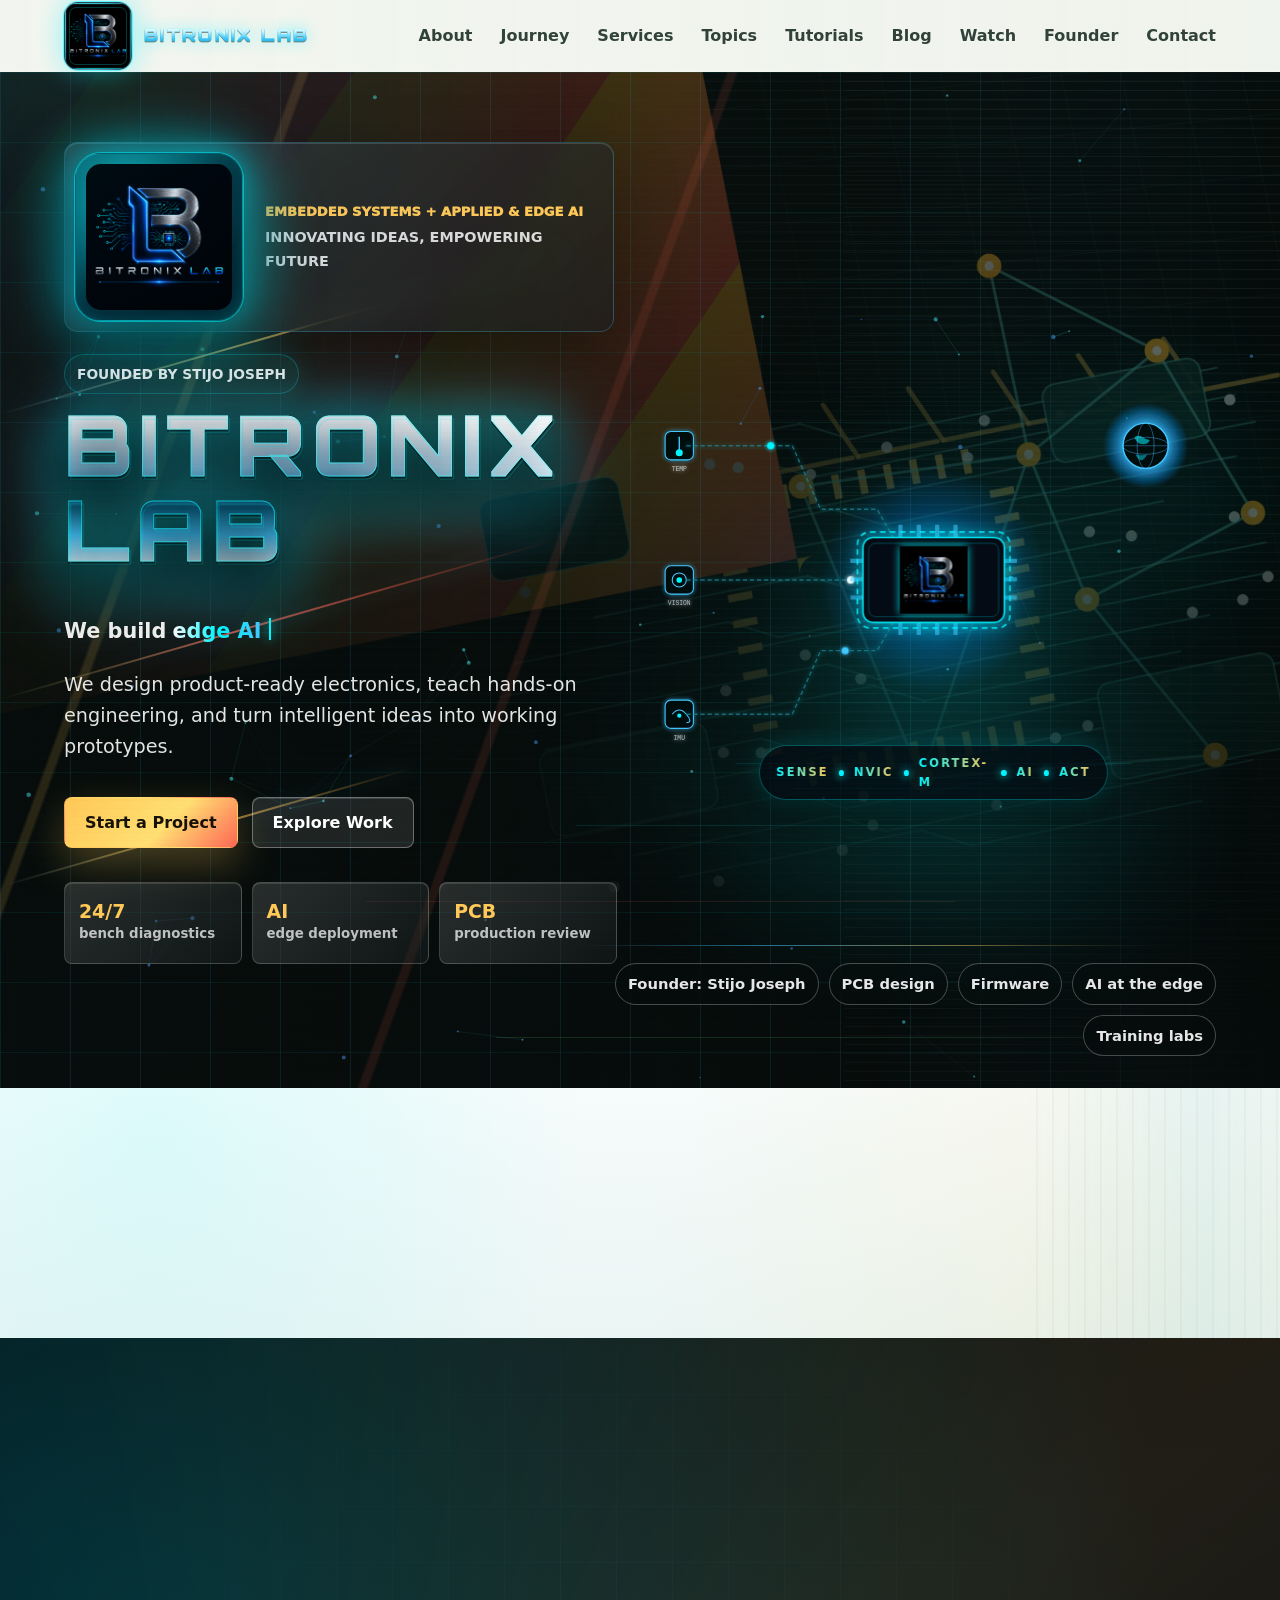
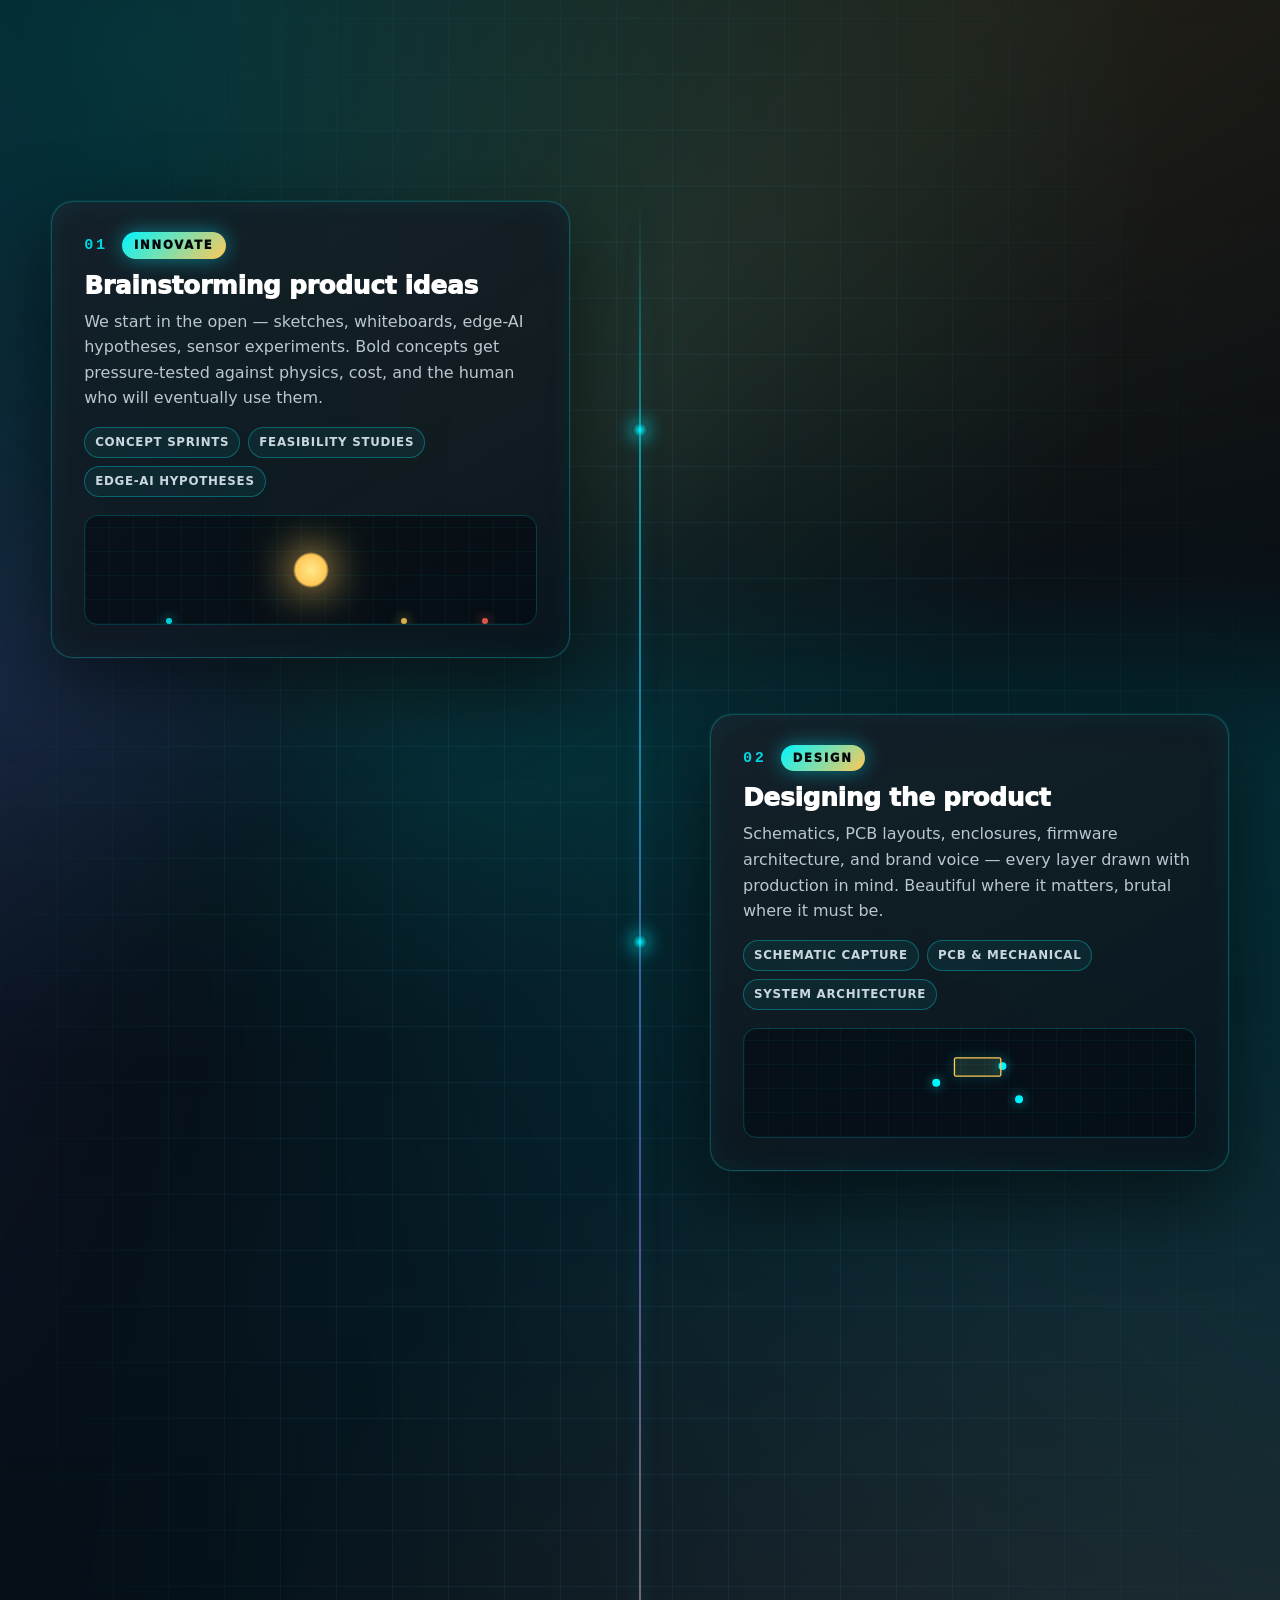
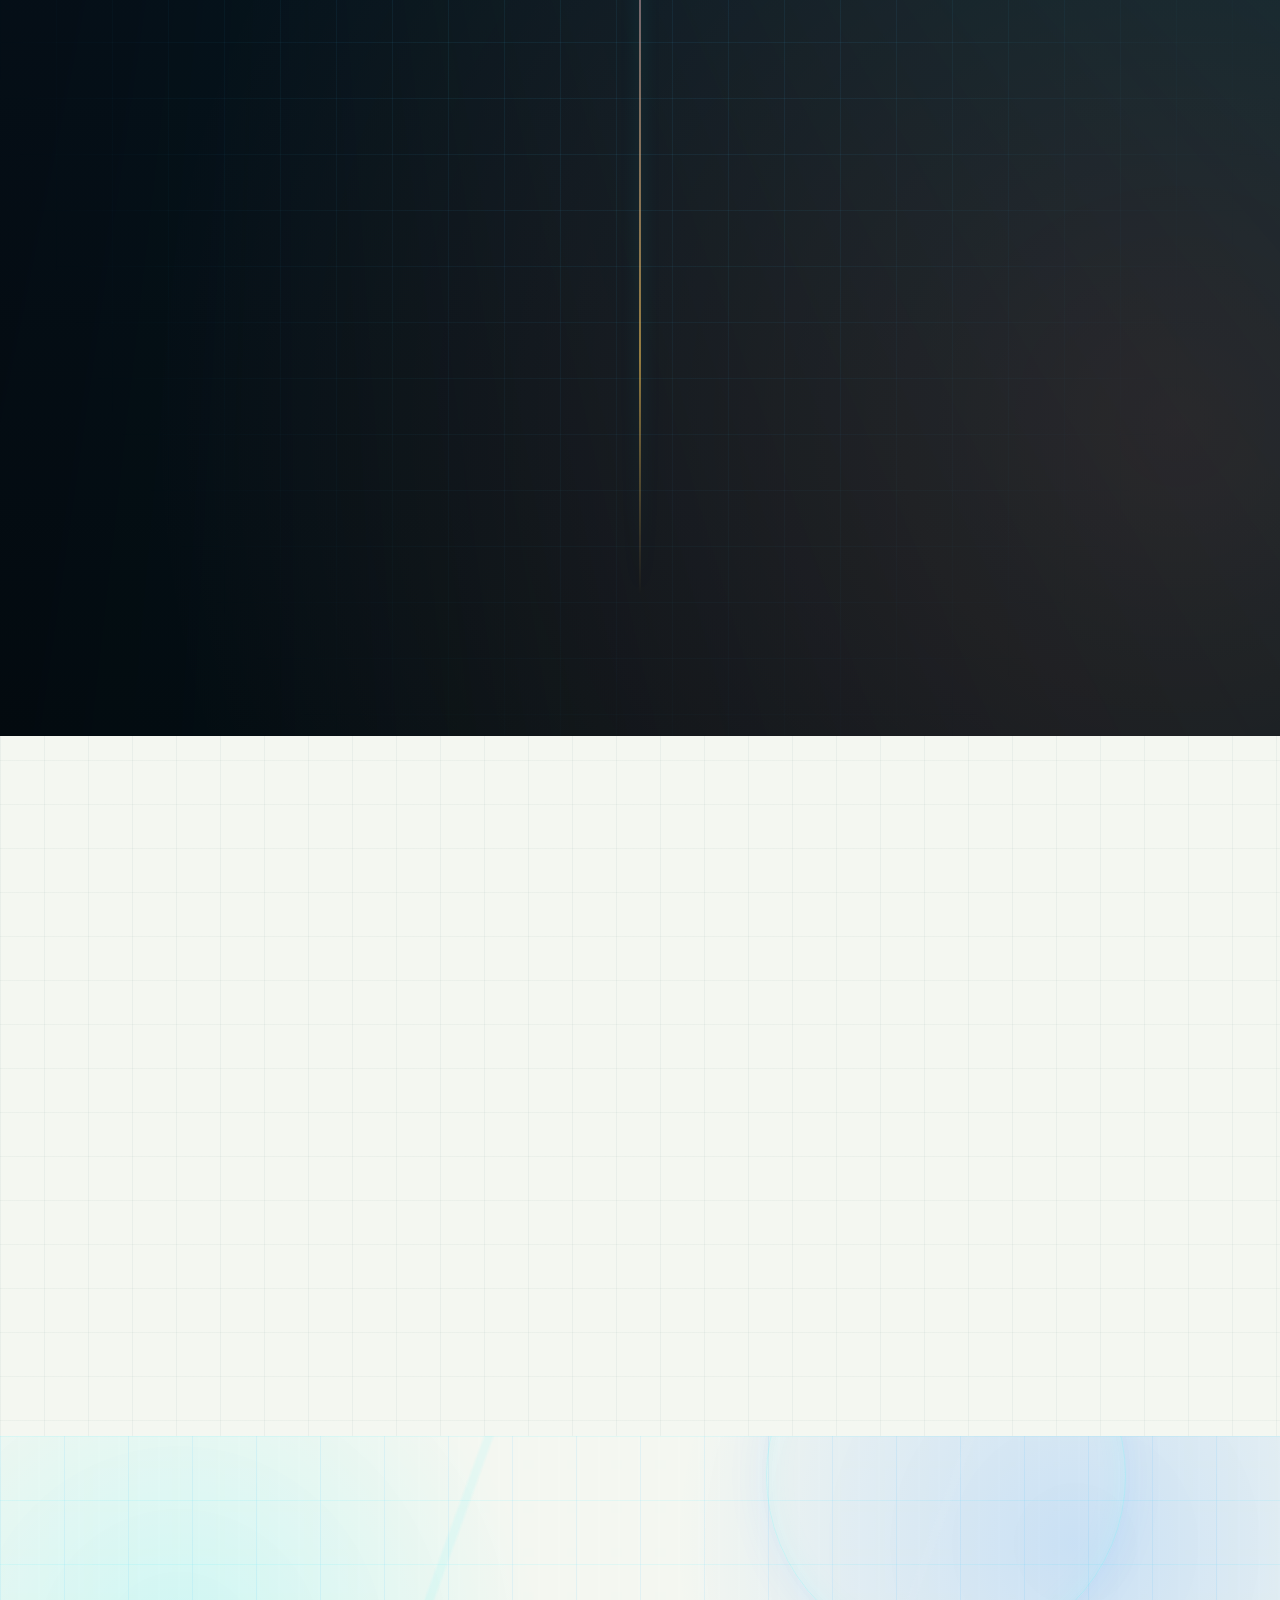
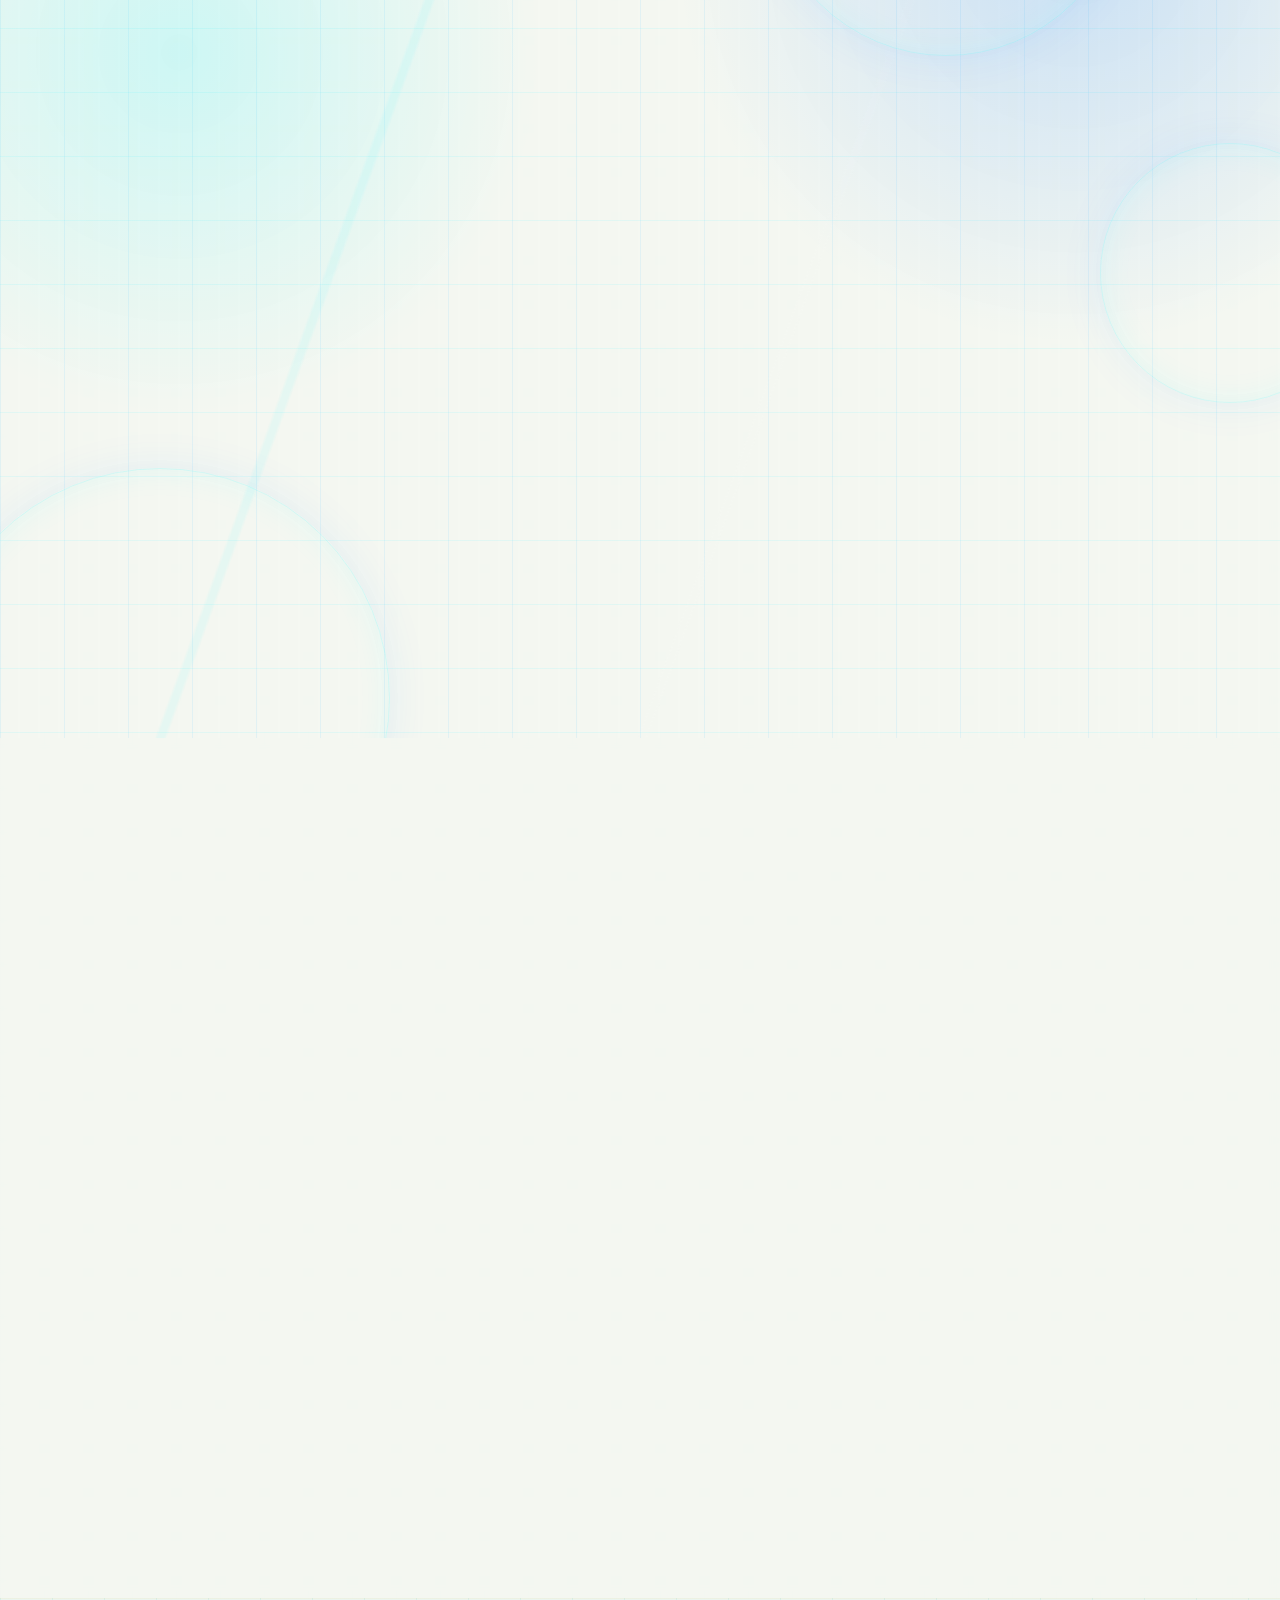
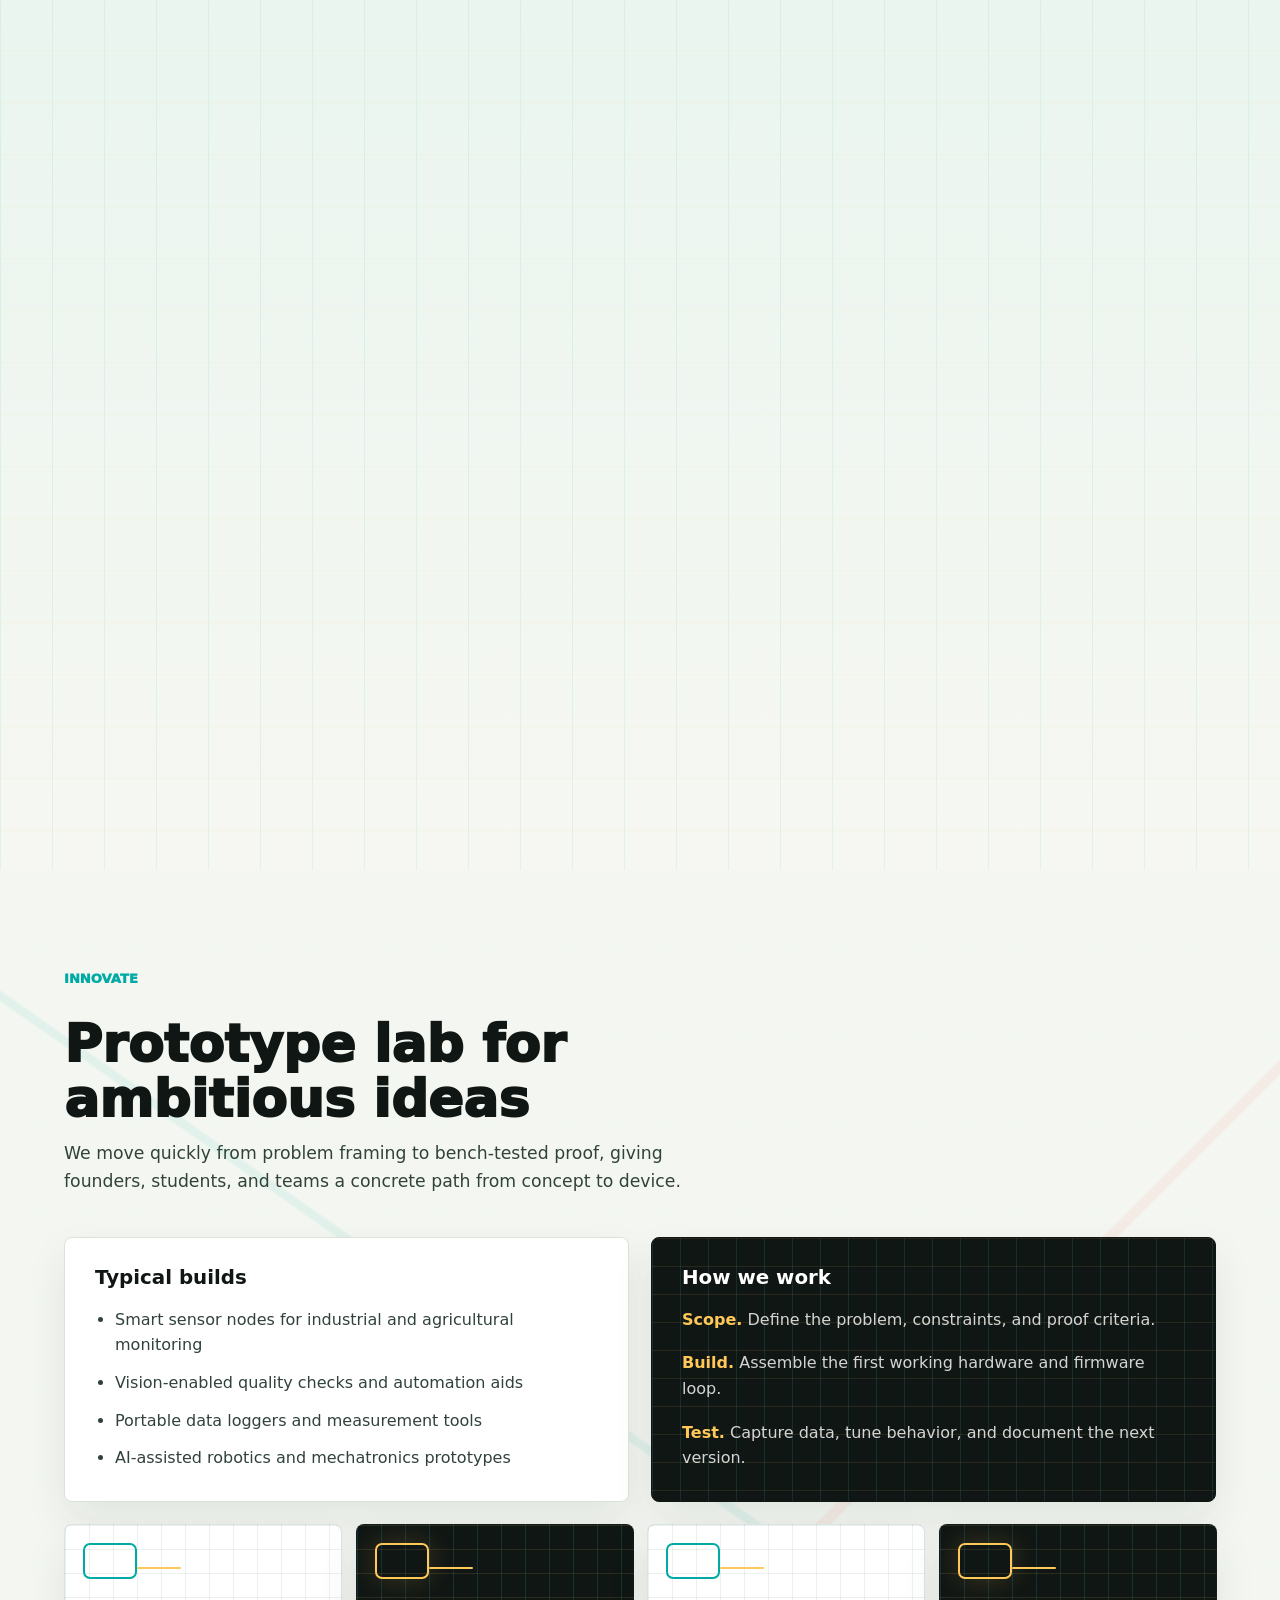
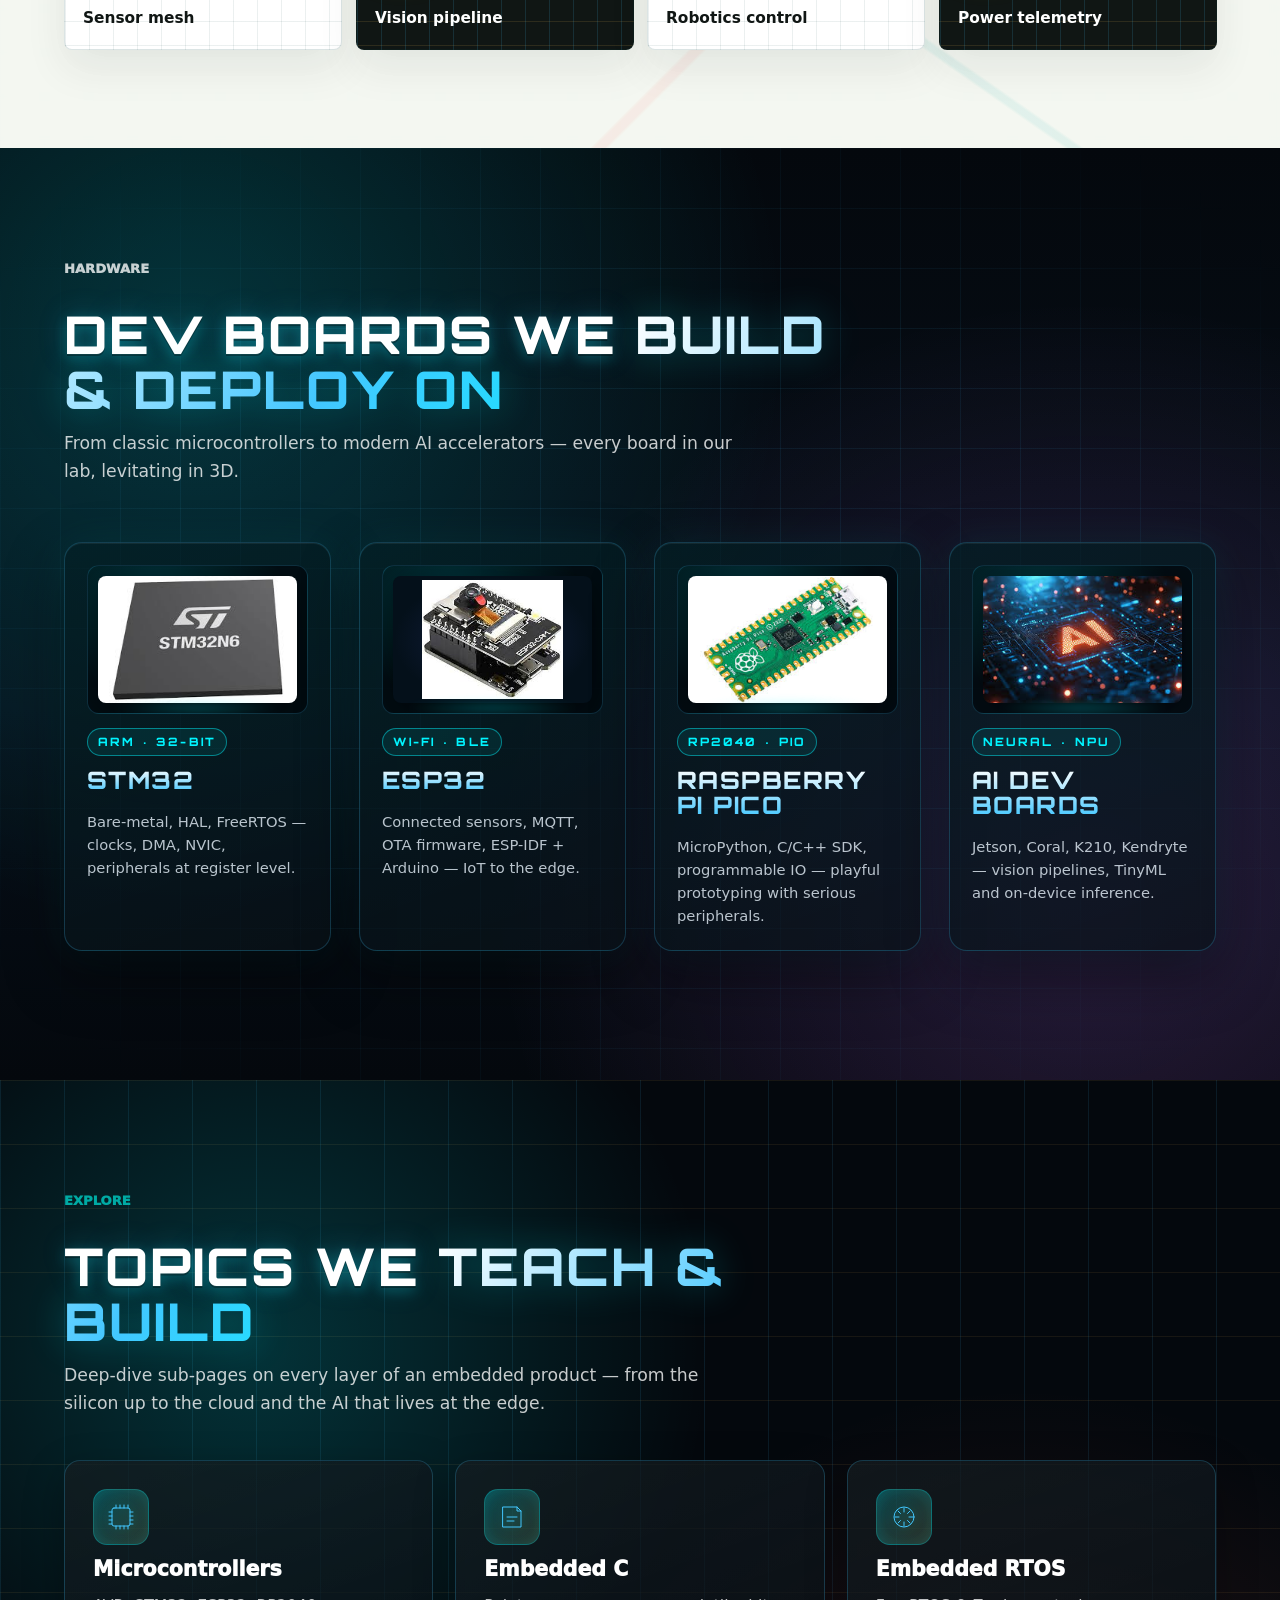
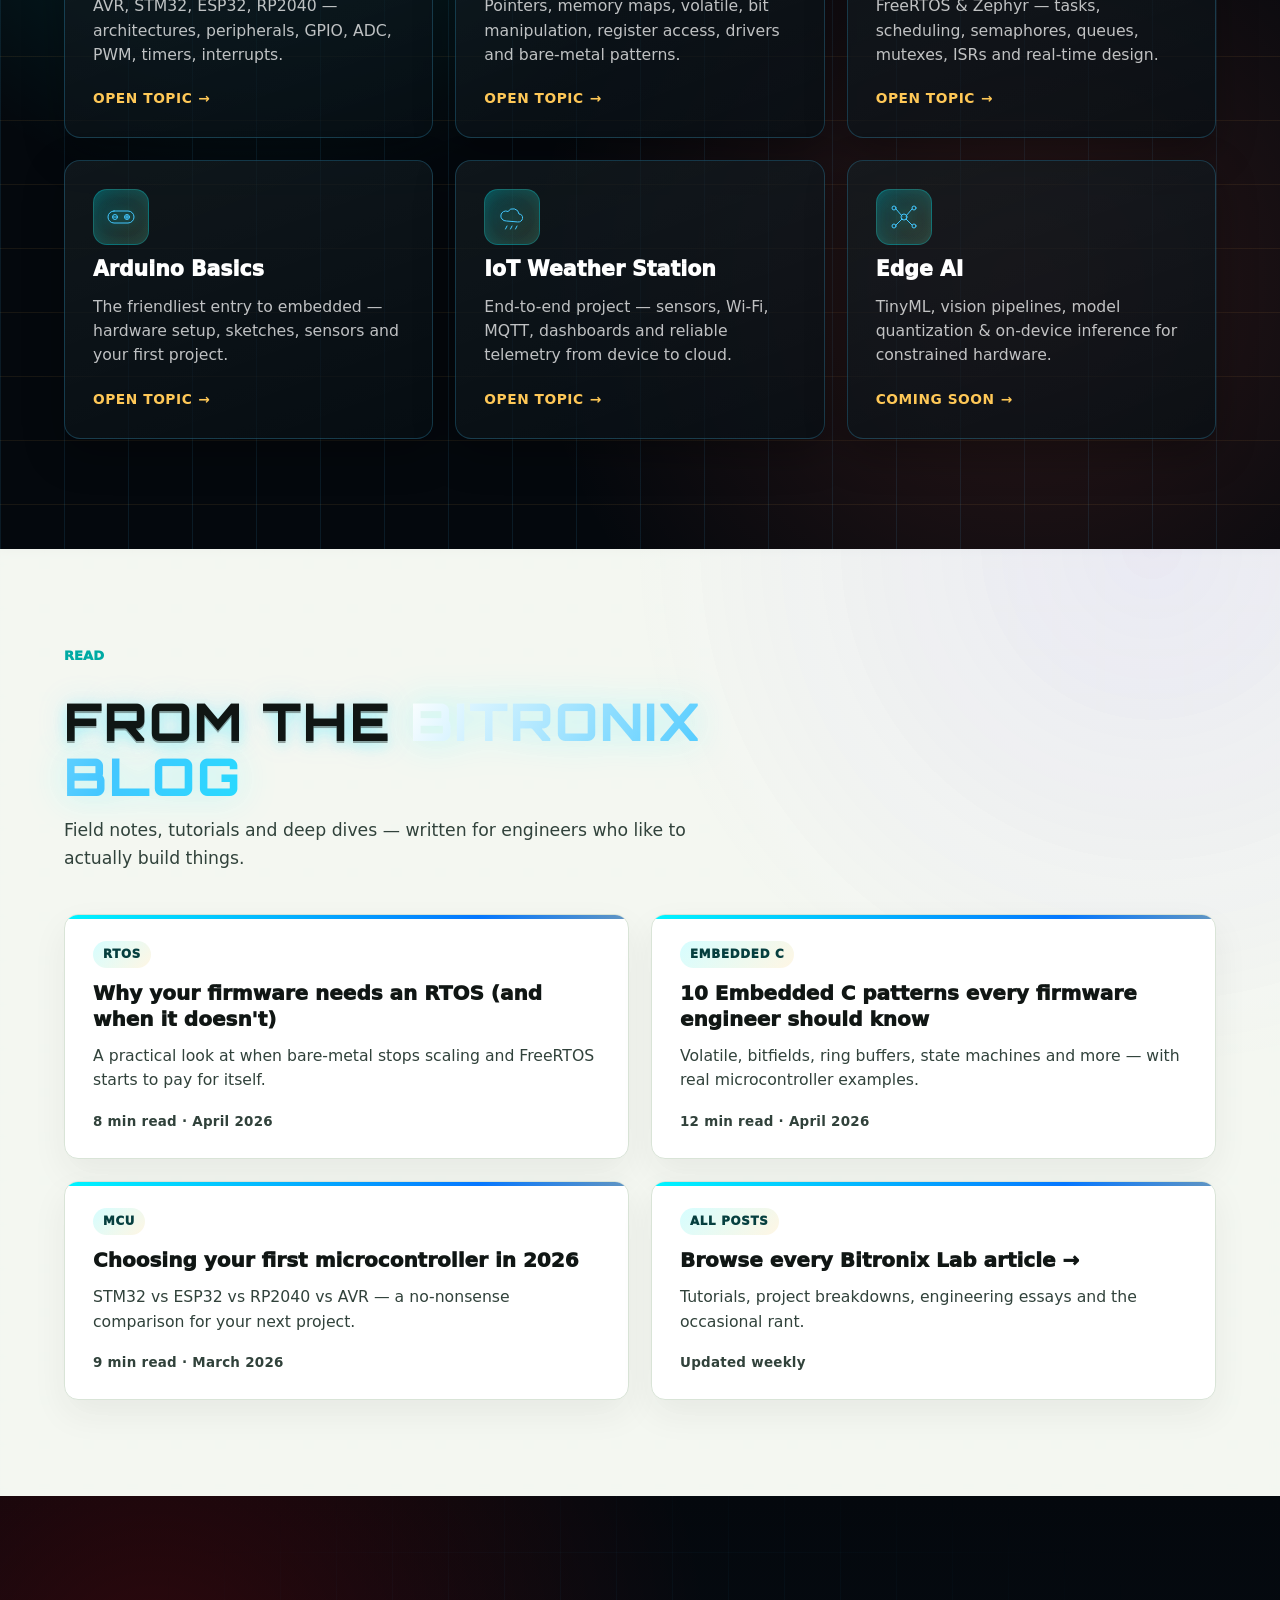
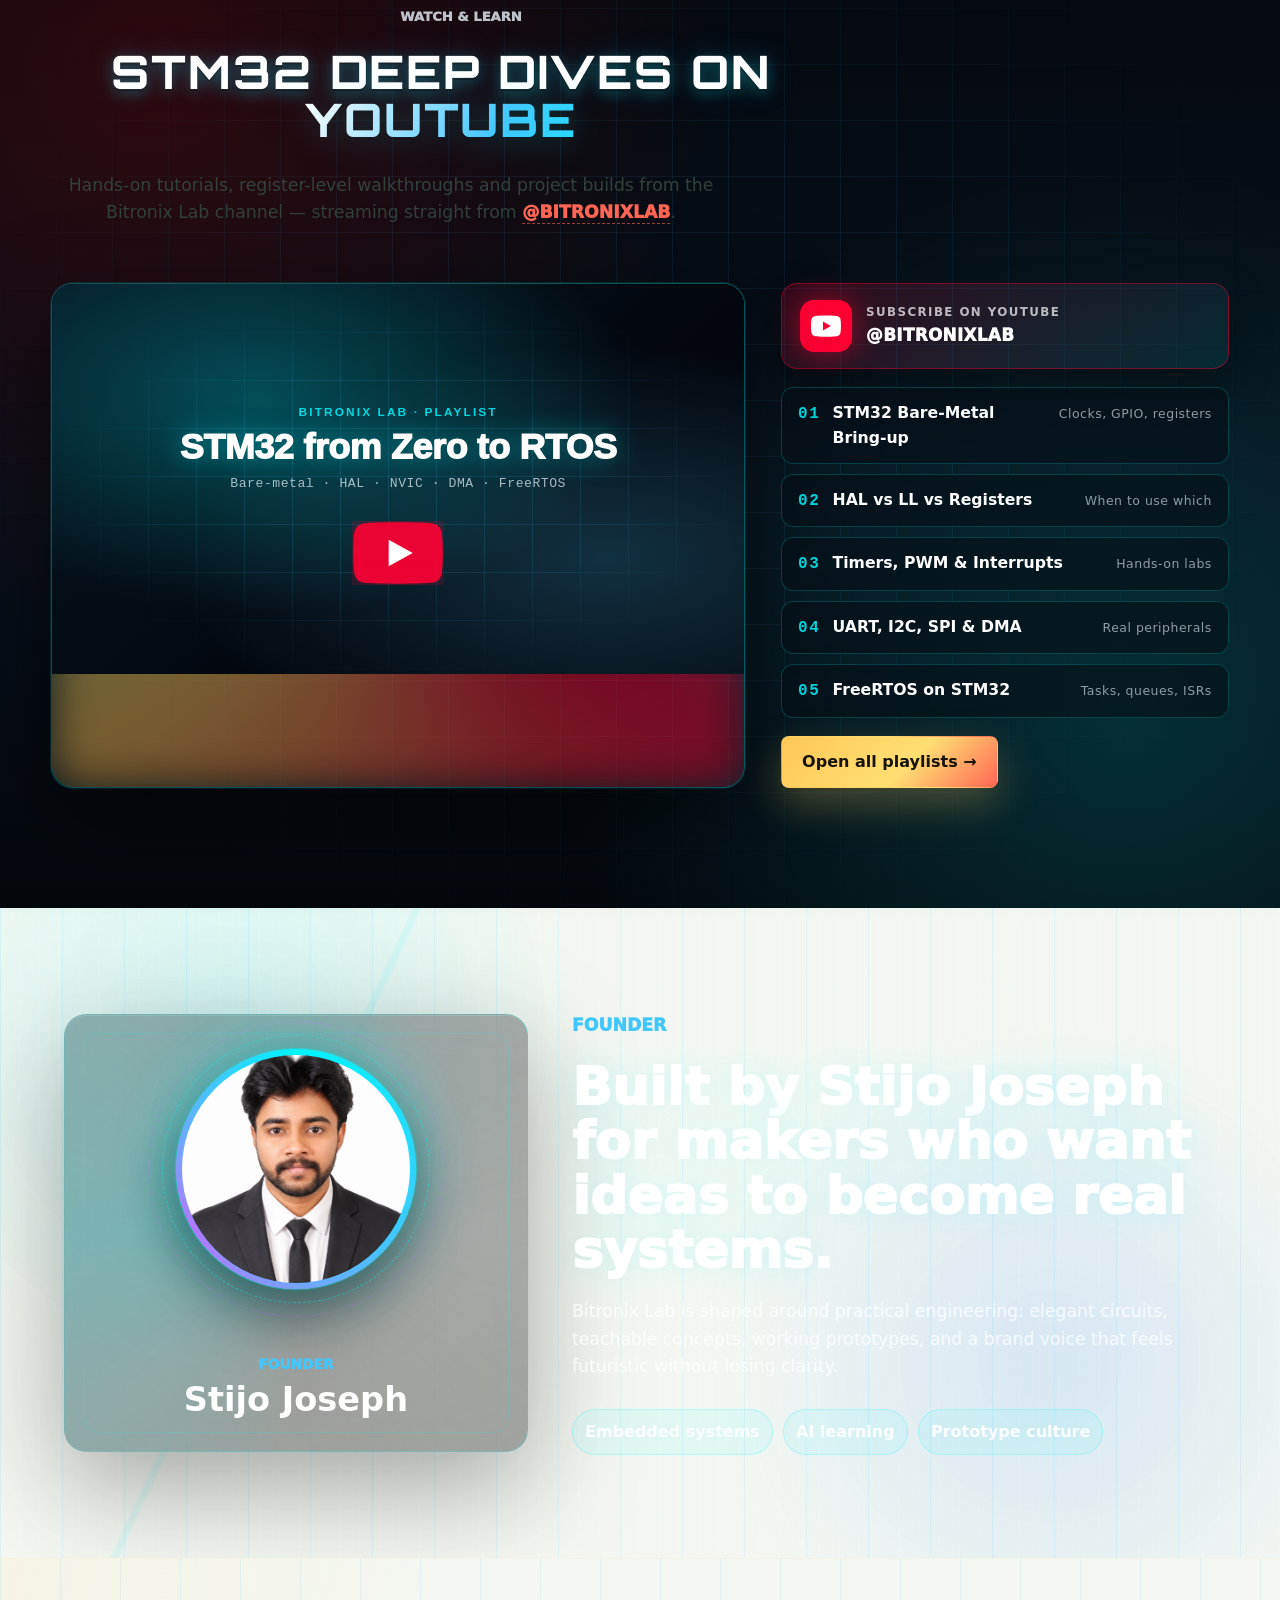
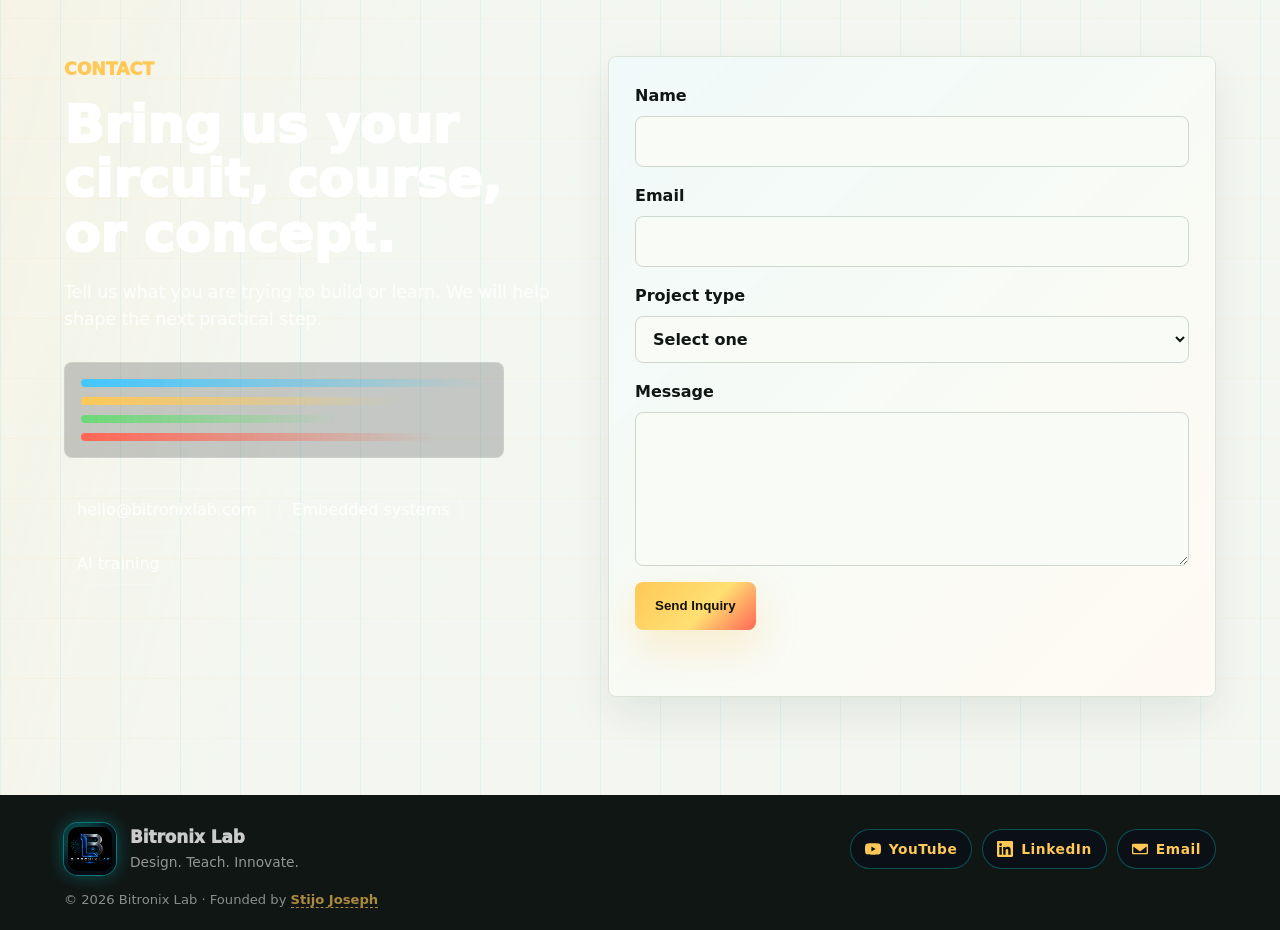
==== commit 39285b1d: "image related changes" ====
--- a/index.html
+++ b/index.html
@@ -614,32 +614,7 @@
           <!-- STM32 -->
           <article class="board-card" data-tilt-3d data-magnetic>
             <div class="board-stage">
-              <svg class="board-svg" viewBox="0 0 220 140" xmlns="http://www.w3.org/2000/svg" aria-hidden="true">
-                <defs>
-                  <linearGradient id="pcbStm" x1="0" y1="0" x2="1" y2="1">
-                    <stop offset="0%" stop-color="#0a3a2a"/><stop offset="100%" stop-color="#04201a"/>
-                  </linearGradient>
-                </defs>
-                <rect x="6" y="10" width="208" height="120" rx="10" fill="url(#pcbStm)" stroke="#1f7a8c" stroke-width="1.2"/>
-                <g stroke="rgba(67,199,255,0.45)" stroke-width="0.6" fill="none">
-                  <path d="M20 30 H80 L95 45 H180"/><path d="M20 60 H110"/><path d="M20 90 H80 L95 75 H180"/>
-                </g>
-                <g fill="#0d1b14" stroke="#43c7ff" stroke-width="0.8">
-                  <rect x="14" y="20" width="14" height="8" rx="1"/>
-                  <rect x="14" y="50" width="14" height="8" rx="1"/>
-                  <rect x="14" y="80" width="14" height="8" rx="1"/>
-                  <rect x="14" y="110" width="14" height="8" rx="1"/>
-                  <rect x="190" y="20" width="14" height="8" rx="1"/>
-                  <rect x="190" y="50" width="14" height="8" rx="1"/>
-                  <rect x="190" y="80" width="14" height="8" rx="1"/>
-                  <rect x="190" y="110" width="14" height="8" rx="1"/>
-                </g>
-                <rect class="chip-mcu" x="80" y="48" width="60" height="44" rx="4" fill="#04101a" stroke="#00f5ff" stroke-width="1.2"/>
-                <text x="110" y="68" text-anchor="middle" fill="#ffffff" font-size="9" font-family="monospace" font-weight="700">STM32</text>
-                <text x="110" y="80" text-anchor="middle" fill="#43c7ff" font-size="6" font-family="monospace">F4 · ARM Cortex-M</text>
-                <circle cx="160" cy="30" r="3" fill="#ff5e3a"><animate attributeName="opacity" values="1;0.2;1" dur="1.4s" repeatCount="indefinite"/></circle>
-                <circle cx="172" cy="30" r="3" fill="#00f5ff"><animate attributeName="opacity" values="0.2;1;0.2" dur="1.4s" repeatCount="indefinite"/></circle>
-              </svg>
+              <img class="board-svg board-photo" src="stm32_image.jpg" alt="STM32 development board" loading="lazy" decoding="async">
             </div>
             <div class="board-meta">
               <span class="board-tag">ARM · 32-bit</span>
@@ -651,31 +626,7 @@
           <!-- ESP32 -->
           <article class="board-card" data-tilt-3d data-magnetic>
             <div class="board-stage">
-              <svg class="board-svg" viewBox="0 0 220 140" xmlns="http://www.w3.org/2000/svg" aria-hidden="true">
-                <rect x="6" y="10" width="208" height="120" rx="10" fill="#1a1a2a" stroke="#5b6cff" stroke-width="1.2"/>
-                <g stroke="rgba(140,160,255,0.4)" stroke-width="0.6" fill="none">
-                  <path d="M20 30 H100 L115 45 H180"/><path d="M20 60 H120"/><path d="M20 95 H100 L115 80 H180"/>
-                </g>
-                <g fill="#101226" stroke="#8aa0ff" stroke-width="0.8">
-                  <rect x="14" y="22" width="10" height="6" rx="1"/>
-                  <rect x="14" y="40" width="10" height="6" rx="1"/>
-                  <rect x="14" y="58" width="10" height="6" rx="1"/>
-                  <rect x="14" y="76" width="10" height="6" rx="1"/>
-                  <rect x="14" y="94" width="10" height="6" rx="1"/>
-                  <rect x="14" y="112" width="10" height="6" rx="1"/>
-                  <rect x="196" y="22" width="10" height="6" rx="1"/>
-                  <rect x="196" y="40" width="10" height="6" rx="1"/>
-                  <rect x="196" y="58" width="10" height="6" rx="1"/>
-                  <rect x="196" y="76" width="10" height="6" rx="1"/>
-                  <rect x="196" y="94" width="10" height="6" rx="1"/>
-                  <rect x="196" y="112" width="10" height="6" rx="1"/>
-                </g>
-                <rect class="chip-mcu" x="70" y="42" width="80" height="56" rx="4" fill="#0a0c1c" stroke="#5b6cff" stroke-width="1.2"/>
-                <text x="110" y="64" text-anchor="middle" fill="#ffffff" font-size="9" font-family="monospace" font-weight="700">ESP32</text>
-                <text x="110" y="76" text-anchor="middle" fill="#8aa0ff" font-size="6" font-family="monospace">Wi-Fi · BT · Dual-core</text>
-                <!-- antenna trace -->
-                <path d="M150 22 q12 -6 24 0 q-2 -10 -12 -10 q-10 0 -12 10 z" fill="none" stroke="#8aa0ff" stroke-width="1"/>
-              </svg>
+              <img class="board-svg board-photo board-photo-esp32" src="esp32_image.jpg" alt="ESP32 Wi-Fi and Bluetooth development board" loading="lazy" decoding="async">
             </div>
             <div class="board-meta">
               <span class="board-tag">Wi-Fi · BLE</span>
@@ -687,23 +638,7 @@
           <!-- Raspberry Pi Pico -->
           <article class="board-card" data-tilt-3d data-magnetic>
             <div class="board-stage">
-              <svg class="board-svg" viewBox="0 0 220 140" xmlns="http://www.w3.org/2000/svg" aria-hidden="true">
-                <rect x="6" y="10" width="208" height="120" rx="14" fill="#0d2418" stroke="#43c7ff" stroke-width="1.2"/>
-                <g stroke="rgba(67,199,255,0.4)" stroke-width="0.6" fill="none">
-                  <path d="M20 35 H80 L95 50 H180"/><path d="M20 70 H110"/><path d="M20 100 H80 L95 85 H180"/>
-                </g>
-                <g fill="#08180f" stroke="#aef0c2" stroke-width="0.8">
-                  <circle cx="18" cy="22" r="3"/><circle cx="18" cy="40" r="3"/><circle cx="18" cy="58" r="3"/>
-                  <circle cx="18" cy="76" r="3"/><circle cx="18" cy="94" r="3"/><circle cx="18" cy="112" r="3"/>
-                  <circle cx="202" cy="22" r="3"/><circle cx="202" cy="40" r="3"/><circle cx="202" cy="58" r="3"/>
-                  <circle cx="202" cy="76" r="3"/><circle cx="202" cy="94" r="3"/><circle cx="202" cy="112" r="3"/>
-                </g>
-                <rect class="chip-mcu" x="85" y="55" width="50" height="40" rx="4" fill="#04101a" stroke="#aef0c2" stroke-width="1.2"/>
-                <text x="110" y="74" text-anchor="middle" fill="#ffffff" font-size="9" font-family="monospace" font-weight="700">RP2040</text>
-                <text x="110" y="86" text-anchor="middle" fill="#aef0c2" font-size="6" font-family="monospace">Pi Pico · Dual M0+</text>
-                <!-- USB cutout -->
-                <rect x="95" y="14" width="30" height="10" rx="2" fill="#1a1a1a" stroke="#aef0c2" stroke-width="0.8"/>
-              </svg>
+              <img class="board-svg board-photo" src="pico.jpg" alt="Raspberry Pi Pico RP2040 development board" loading="lazy" decoding="async">
             </div>
             <div class="board-meta">
               <span class="board-tag">RP2040 · PIO</span>
@@ -715,39 +650,7 @@
           <!-- AI / Neural board -->
           <article class="board-card board-card-ai" data-tilt-3d data-magnetic>
             <div class="board-stage">
-              <svg class="board-svg" viewBox="0 0 220 140" xmlns="http://www.w3.org/2000/svg" aria-hidden="true">
-                <defs>
-                  <linearGradient id="pcbAi" x1="0" y1="0" x2="1" y2="1">
-                    <stop offset="0%" stop-color="#2a0a3a"/><stop offset="100%" stop-color="#0a0420"/>
-                  </linearGradient>
-                  <radialGradient id="npuGlow" cx="50%" cy="50%" r="50%">
-                    <stop offset="0%" stop-color="#ff66ff" stop-opacity="0.7"/>
-                    <stop offset="100%" stop-color="#ff66ff" stop-opacity="0"/>
-                  </radialGradient>
-                </defs>
-                <rect x="6" y="10" width="208" height="120" rx="10" fill="url(#pcbAi)" stroke="#c66bff" stroke-width="1.2"/>
-                <circle cx="110" cy="70" r="50" fill="url(#npuGlow)"/>
-                <g stroke="rgba(198,107,255,0.45)" stroke-width="0.6" fill="none">
-                  <path d="M20 30 H80 L95 45 H180"/><path d="M20 60 H110"/><path d="M20 100 H80 L95 85 H180"/>
-                </g>
-                <rect class="chip-mcu" x="80" y="50" width="60" height="44" rx="4" fill="#150825" stroke="#ff8aff" stroke-width="1.2"/>
-                <text x="110" y="70" text-anchor="middle" fill="#ffffff" font-size="9" font-family="monospace" font-weight="700">NPU</text>
-                <text x="110" y="82" text-anchor="middle" fill="#ff8aff" font-size="6" font-family="monospace">edge AI · TOPS</text>
-                <!-- mini neural net -->
-                <g stroke="#ff8aff" fill="#ffffff">
-                  <circle cx="40" cy="115" r="2"/><circle cx="60" cy="120" r="2"/>
-                  <circle cx="80" cy="115" r="2"/><circle cx="100" cy="120" r="2"/>
-                  <circle cx="120" cy="115" r="2"/><circle cx="140" cy="120" r="2"/>
-                  <circle cx="160" cy="115" r="2"/><circle cx="180" cy="120" r="2"/>
-                  <line x1="40" y1="115" x2="60" y2="120" stroke-width="0.4"/>
-                  <line x1="60" y1="120" x2="80" y2="115" stroke-width="0.4"/>
-                  <line x1="80" y1="115" x2="100" y2="120" stroke-width="0.4"/>
-                  <line x1="100" y1="120" x2="120" y2="115" stroke-width="0.4"/>
-                  <line x1="120" y1="115" x2="140" y2="120" stroke-width="0.4"/>
-                  <line x1="140" y1="120" x2="160" y2="115" stroke-width="0.4"/>
-                  <line x1="160" y1="115" x2="180" y2="120" stroke-width="0.4"/>
-                </g>
-              </svg>
+              <img class="board-svg board-photo" src="ai_chip.jpg" alt="AI accelerator / NPU dev board" loading="lazy" decoding="async">
             </div>
             <div class="board-meta">
               <span class="board-tag">Neural · NPU</span>
@@ -935,9 +838,11 @@
 
     <section class="founder-section" id="founder" aria-labelledby="founder-title">
       <div class="section-inner founder-layout">
-        <div class="founder-card" data-magnetic>
-          <div class="founder-avatar" aria-hidden="true">
-            <span>SJ</span>
+        <div class="founder-card founder-card-photo" data-magnetic data-tilt-3d>
+          <div class="founder-photo-frame" aria-hidden="true">
+            <img class="founder-photo" src="Website/assets/founder.png" alt="Stijo Joseph, founder of Bitronix Lab" width="480" height="480" decoding="async" loading="lazy">
+            <span class="founder-photo-ring"></span>
+            <span class="founder-photo-ring founder-photo-ring-2"></span>
           </div>
           <div class="founder-signature">
             <span>Founder</span>
--- a/Website/styles.css
+++ b/Website/styles.css
@@ -2214,13 +2214,11 @@
 
 .founder-avatar::before {
   inset: -20px;
-  animation: orbitSpin 15s linear infinite;
 }
 
 .founder-avatar::after {
   inset: -38px;
   border-style: dashed;
-  animation: orbitSpin 22s linear infinite reverse;
 }
 
 .founder-avatar span {
--- a/css/extras.css
+++ b/css/extras.css
@@ -2199,6 +2199,23 @@
   50%      { transform: rotateY(8deg)  rotateX(-4deg); }
 }
 .board-card-ai .board-svg { animation-duration: 7s; }
+/* Real photo variant of the board "svg" slot */
+.board-photo {
+  aspect-ratio: 220 / 140;
+  object-fit: cover;
+  object-position: center;
+  border-radius: 8px;
+  background: #04101a;
+}
+/* ESP32 photo is taller than the 220:140 stage — show the entire board
+   instead of cropping the top/bottom off. */
+.board-photo-esp32 {
+  object-fit: contain;
+  background:
+    radial-gradient(ellipse at 50% 50%, rgba(91, 108, 255, 0.18), transparent 70%),
+    #04101a;
+  padding: 4px;
+}
 .board-meta { transform: translateZ(20px); }
 .board-meta h3 {
   font-family: "Orbitron", system-ui, sans-serif;
@@ -2336,3 +2353,74 @@
   .title-3d,
   .brand-mark-xl img { animation: none !important; }
 }
+
+
+/* ==========================================================================
+   FOUNDER PHOTO — replaces SJ avatar with real portrait, neon framed
+   ========================================================================== */
+.founder-card-photo {
+  display: flex;
+  flex-direction: column;
+  align-items: center;
+  gap: 18px;
+  text-align: center;
+}
+.founder-photo-frame {
+  position: relative;
+  width: 240px;
+  height: 240px;
+  border-radius: 50%;
+  padding: 6px;
+  background:
+    conic-gradient(from 0deg, #00f5ff, #43c7ff, #c66bff, #00f5ff);
+  box-shadow:
+    0 0 0 1px rgba(0, 245, 255, 0.4),
+    0 24px 60px rgba(0, 0, 0, 0.55),
+    0 0 60px rgba(0, 245, 255, 0.45);
+  isolation: isolate;
+}
+.founder-photo {
+  width: 100%;
+  height: 100%;
+  border-radius: 50%;
+  object-fit: cover;
+  display: block;
+  background: #04101a;
+  /* Crisp rendering: no transforms or borders that force GPU rasterization blur. */
+  box-shadow: 0 0 12px rgba(0, 245, 255, 0.35);
+  image-rendering: auto;
+}
+.founder-photo-ring,
+.founder-photo-ring-2 {
+  position: absolute;
+  inset: -14px;
+  border-radius: 50%;
+  border: 1px dashed rgba(0, 245, 255, 0.45);
+  pointer-events: none;
+}
+.founder-photo-ring-2 {
+  inset: -28px;
+  border-style: dotted;
+  border-color: rgba(198, 107, 255, 0.45);
+}
+@keyframes founderRingSpin {
+  to { transform: rotate(360deg); }
+}
+@keyframes founderCounterSpin {
+  to { transform: rotate(-360deg); }
+}
+@keyframes founderBreath {
+  0%, 100% { filter: drop-shadow(0 0 8px  rgba(0, 245, 255, 0.35)); }
+  50%      { filter: drop-shadow(0 0 22px rgba(0, 245, 255, 0.7)); }
+}
+
+@media (max-width: 720px) {
+  .founder-photo-frame { width: 180px; height: 180px; }
+}
+
+@media (prefers-reduced-motion: reduce) {
+  .founder-photo-frame,
+  .founder-photo,
+  .founder-photo-ring,
+  .founder-photo-ring-2 { animation: none !important; }
+}
